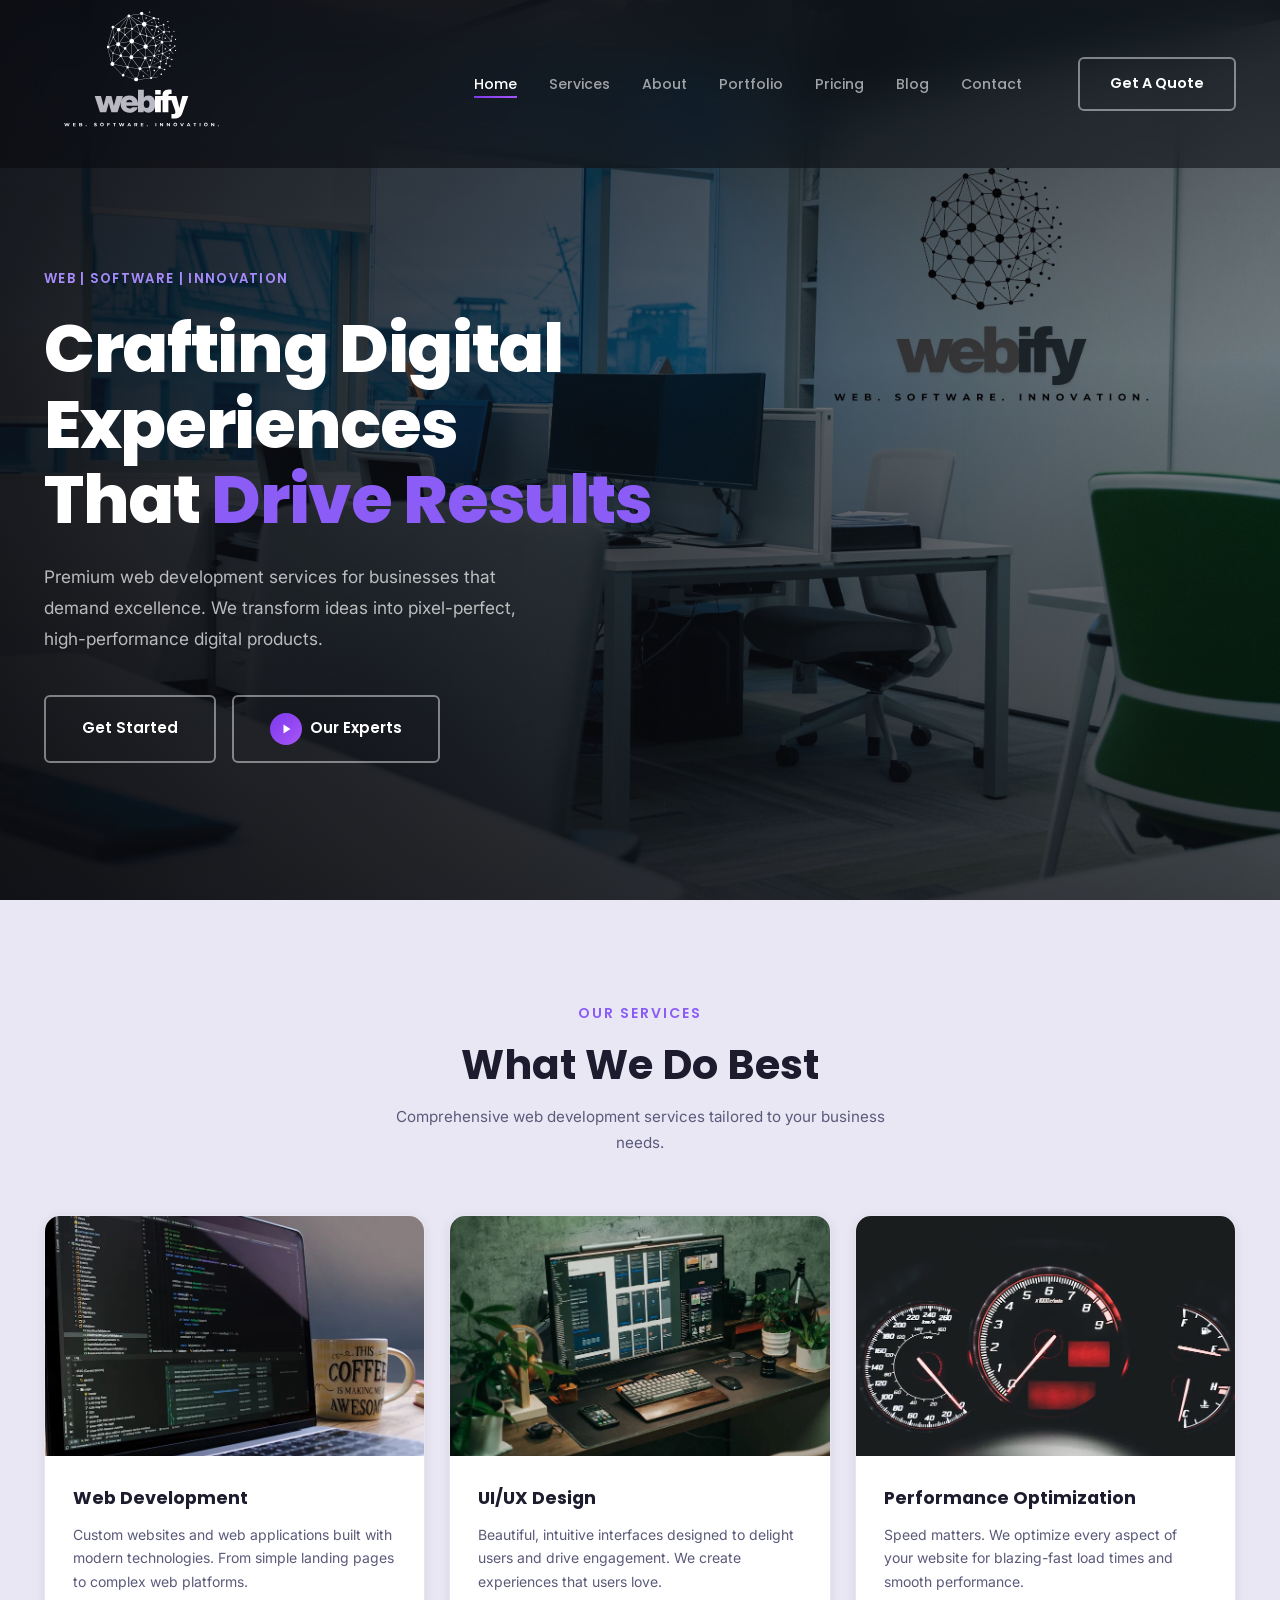
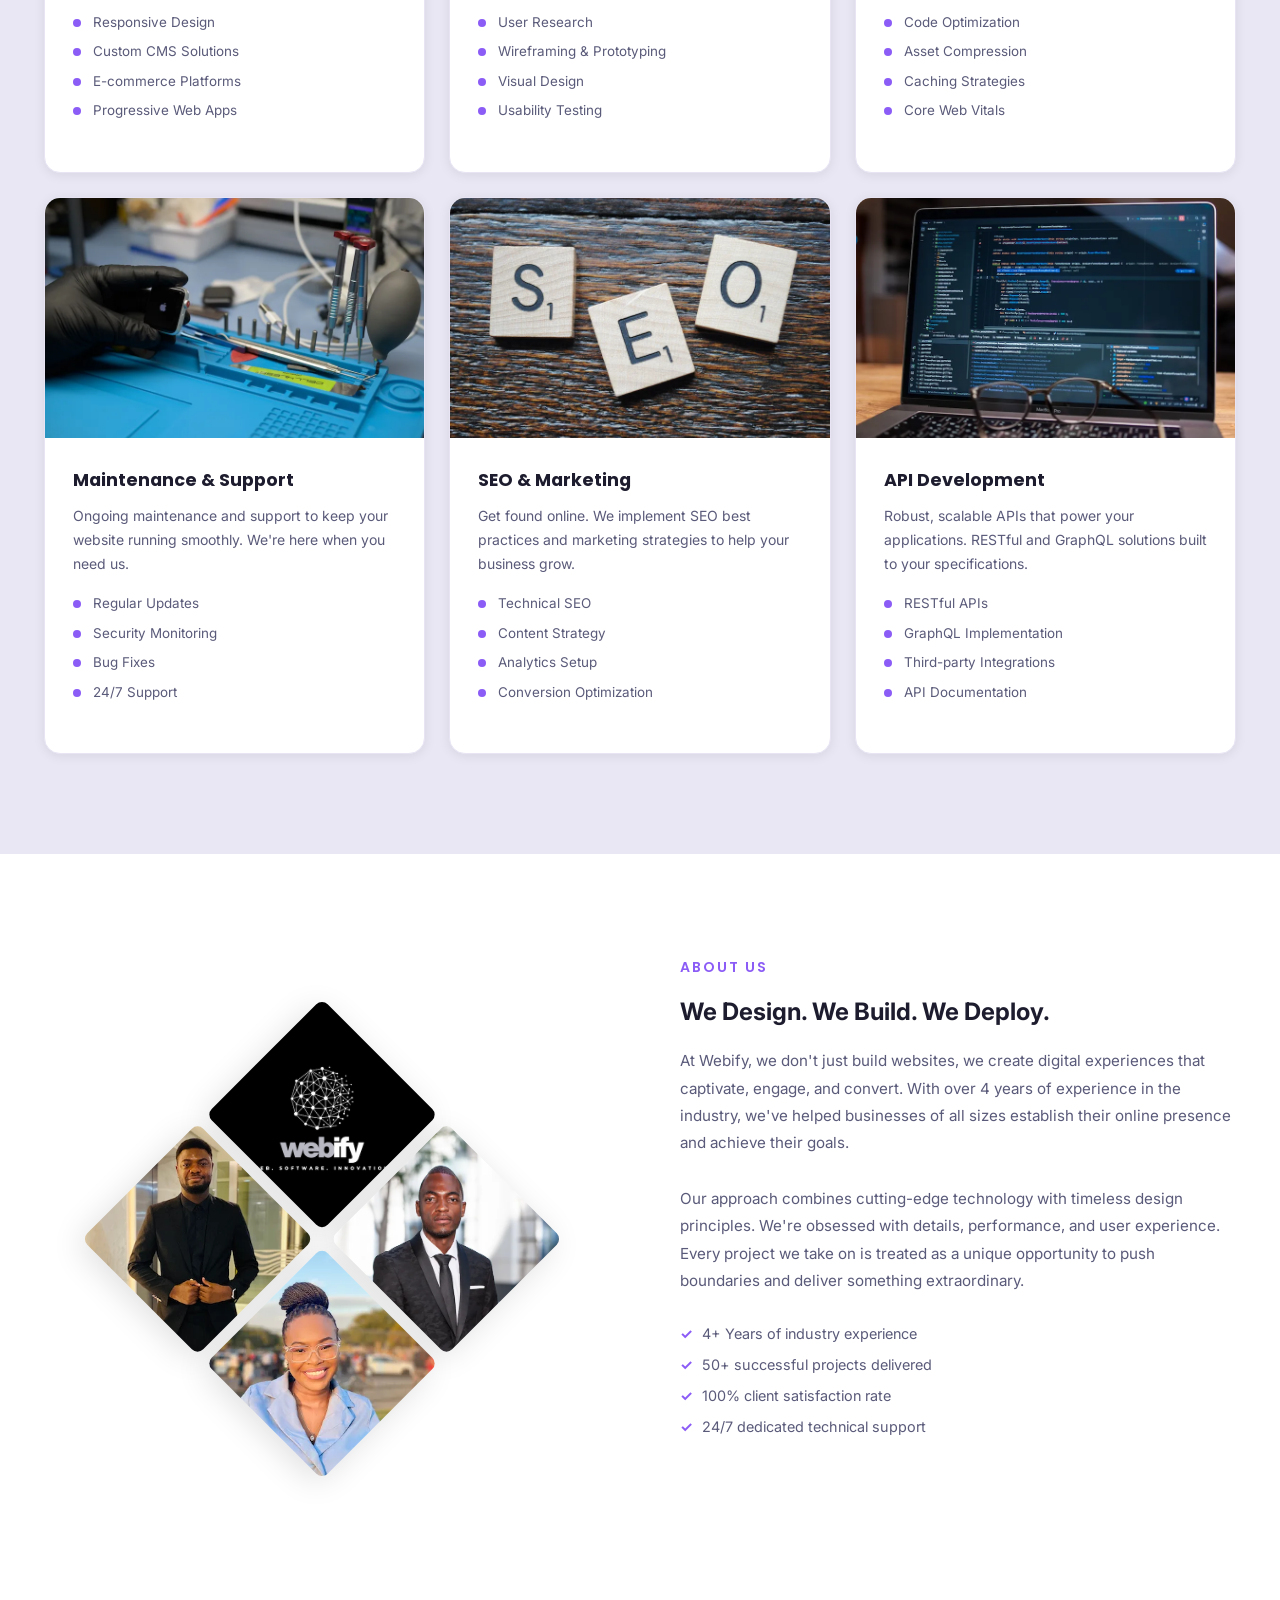
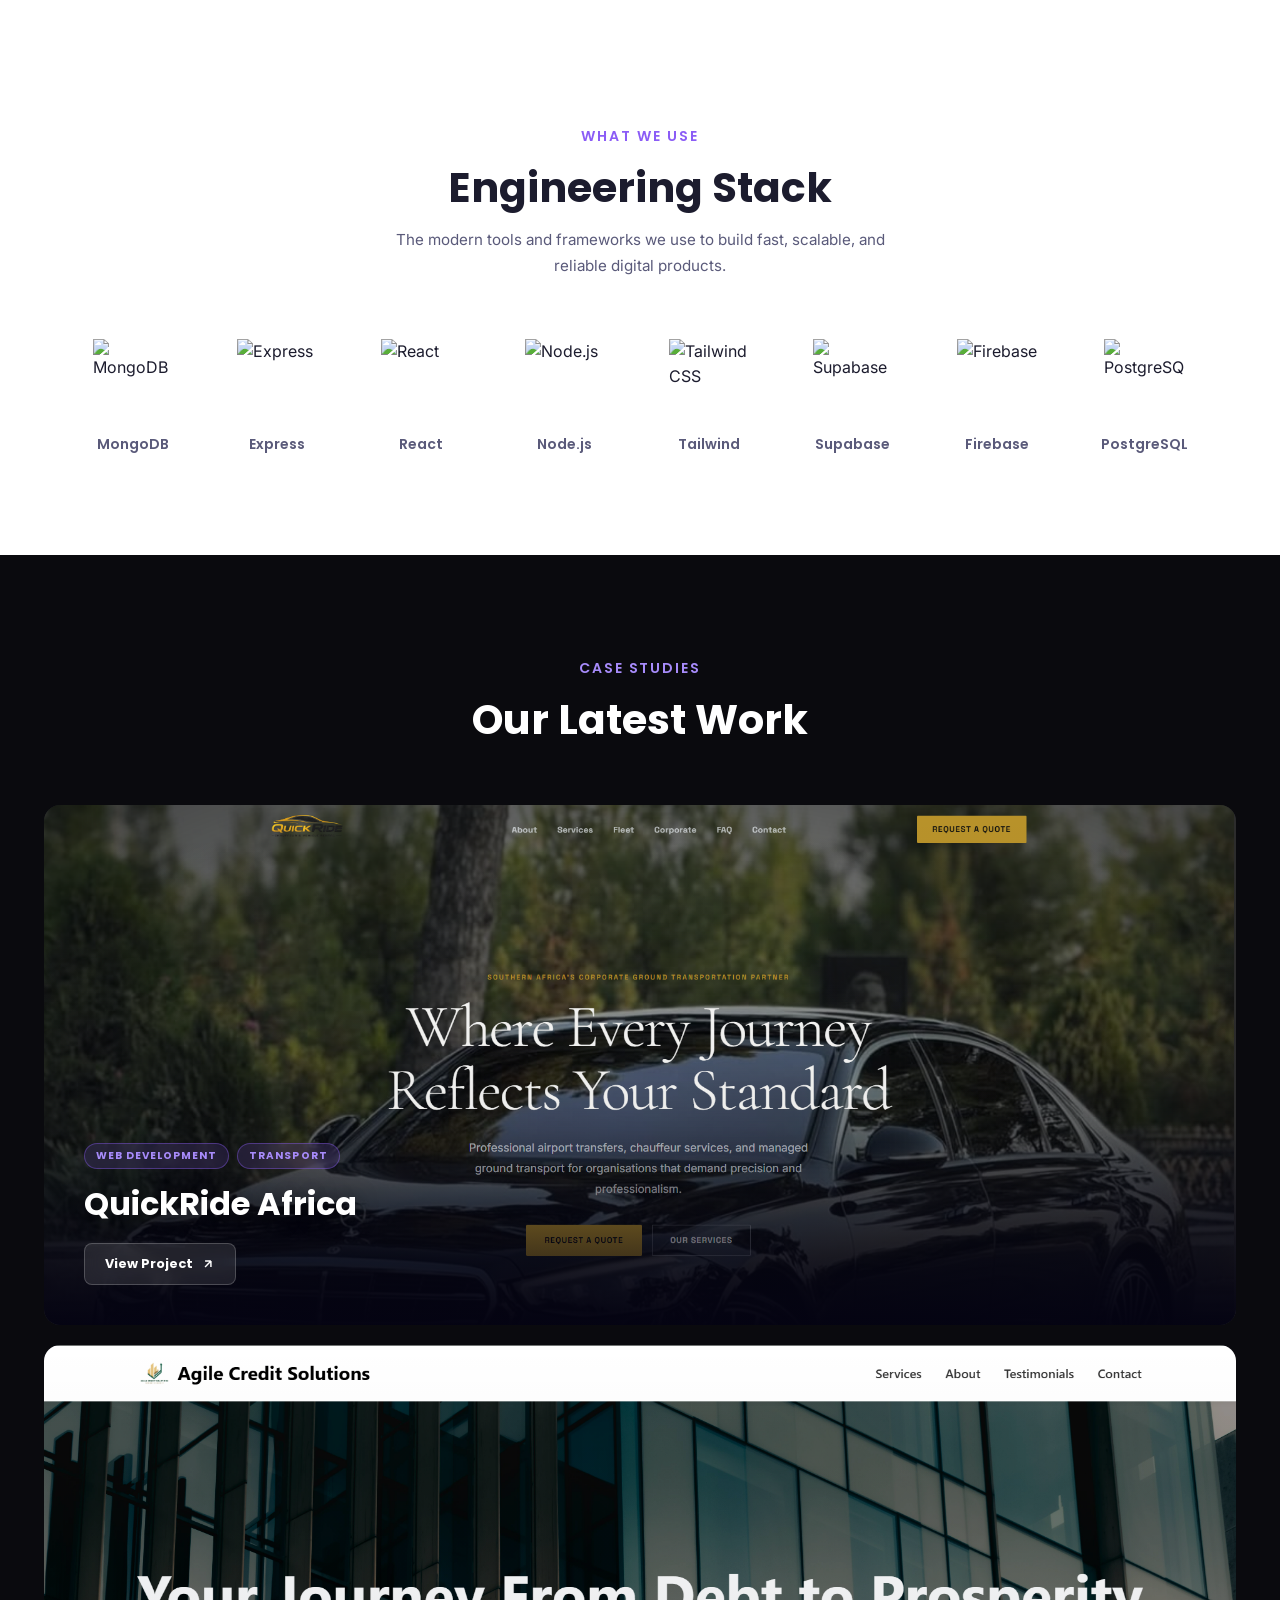
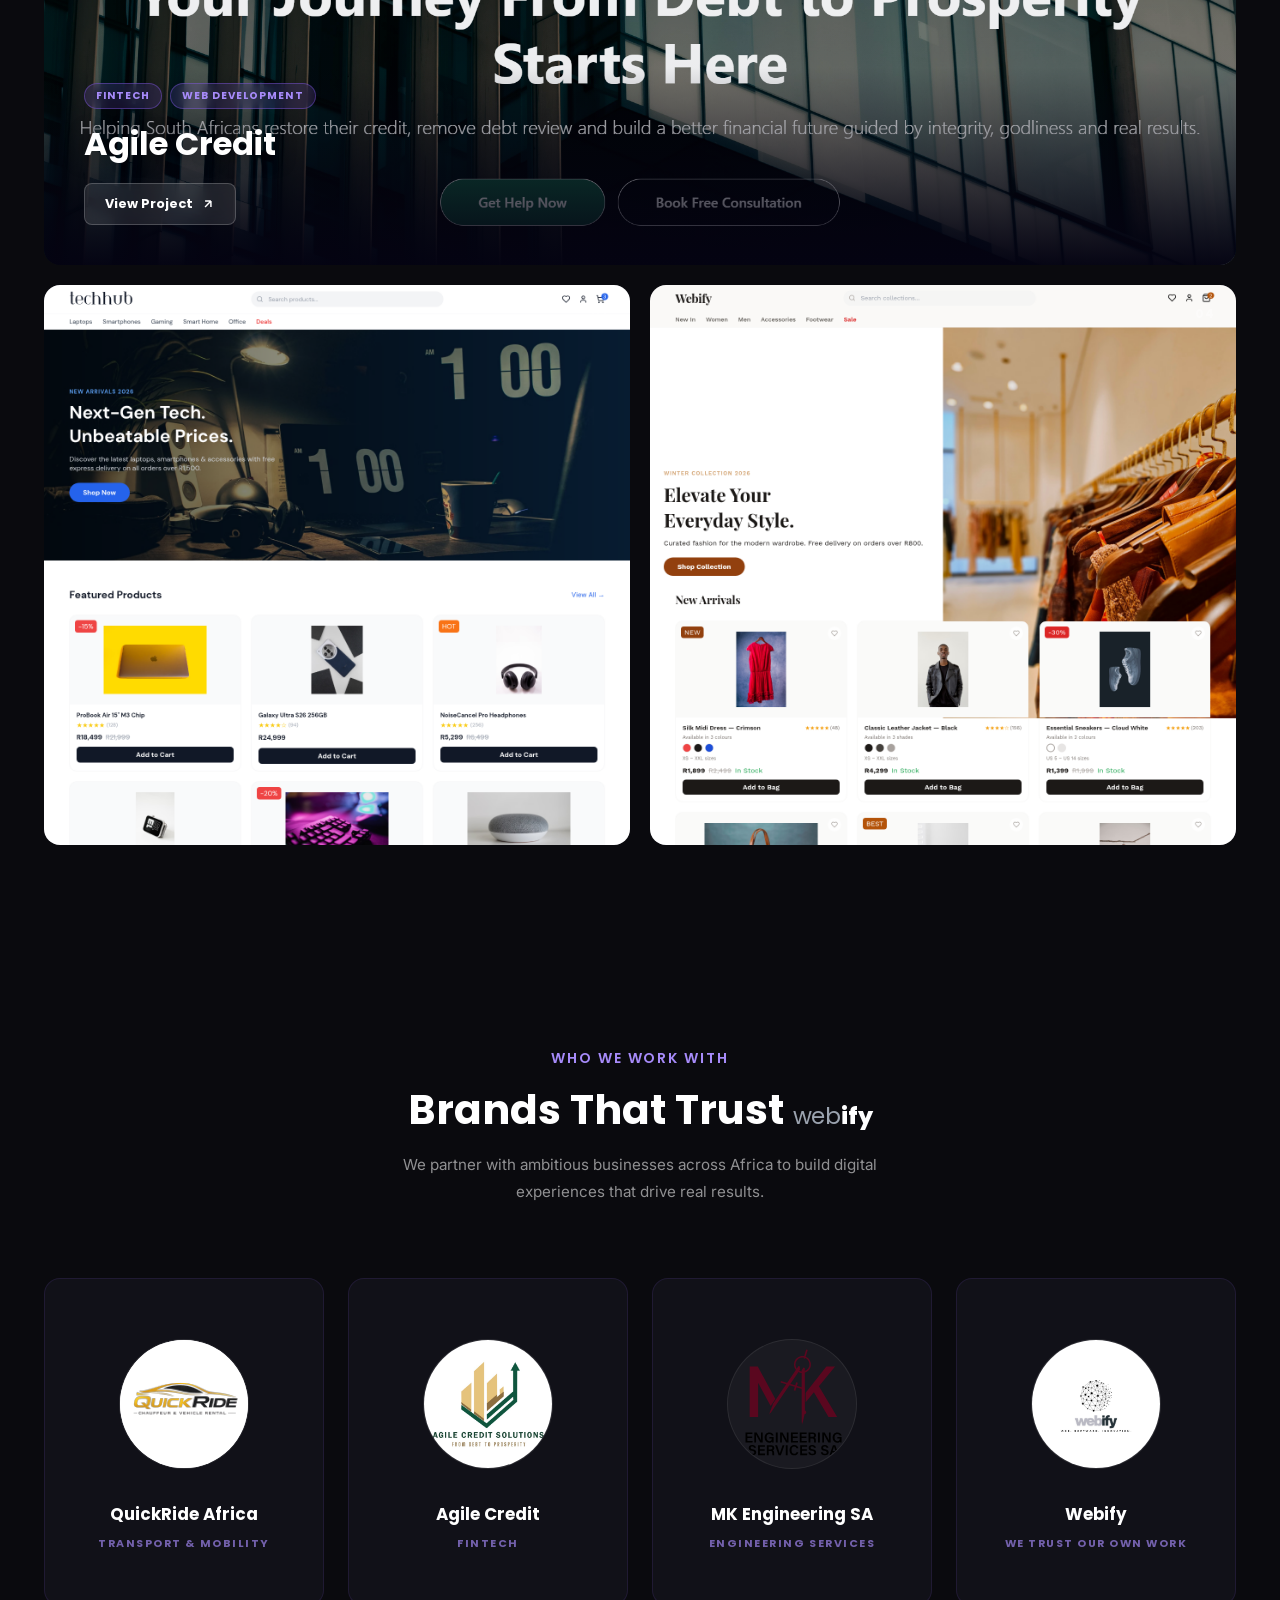
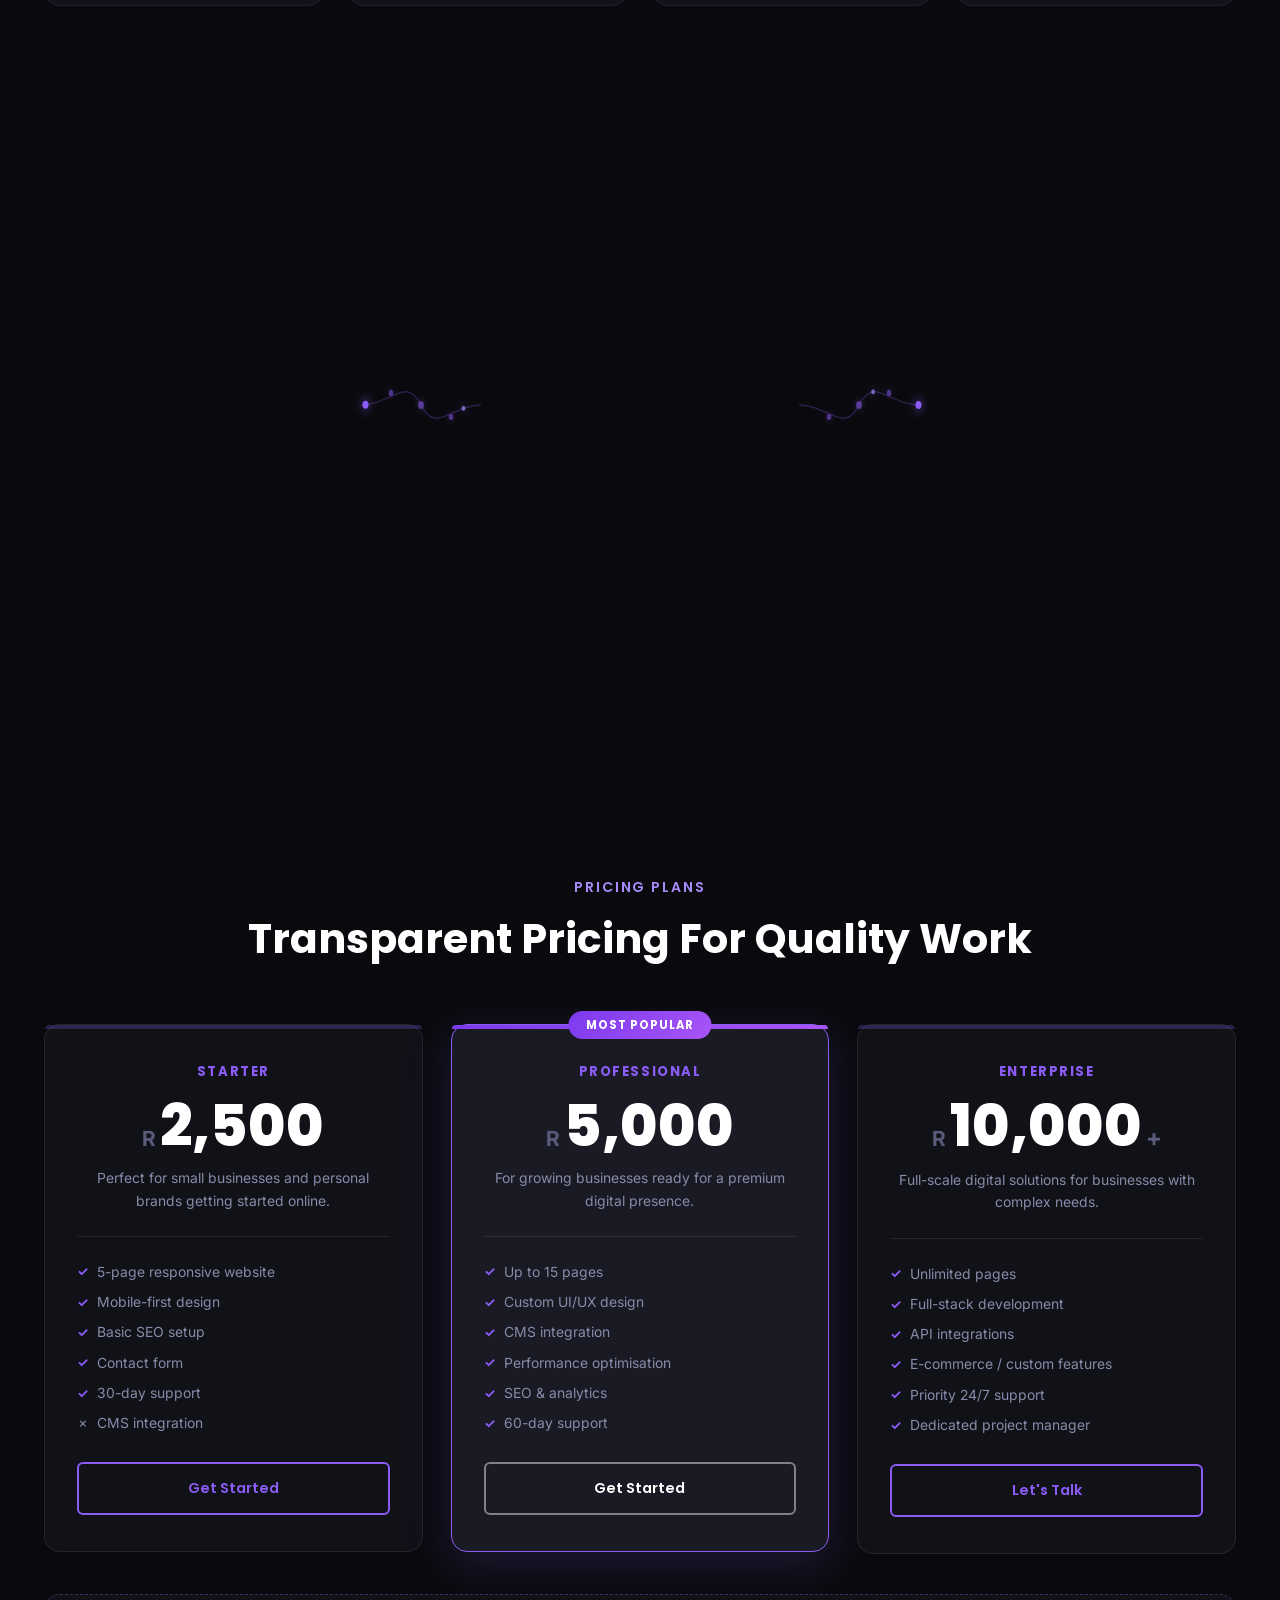
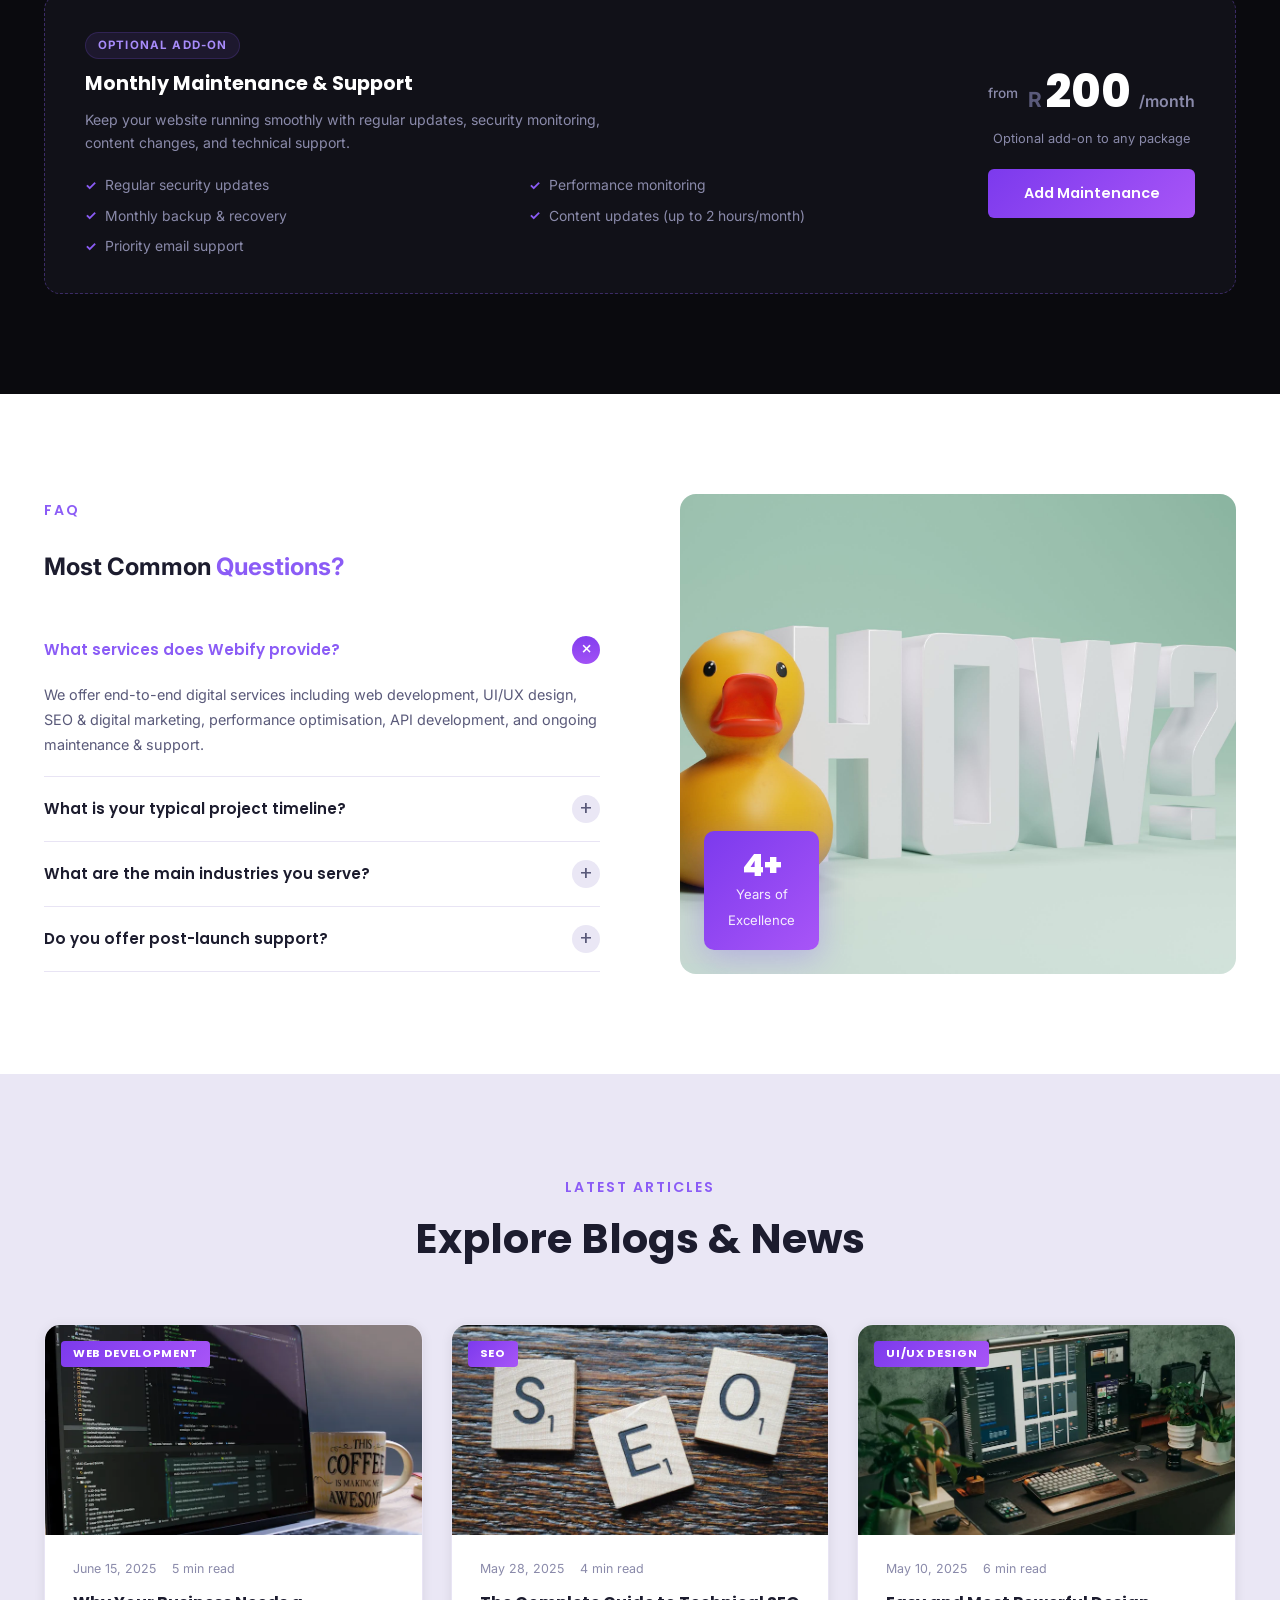
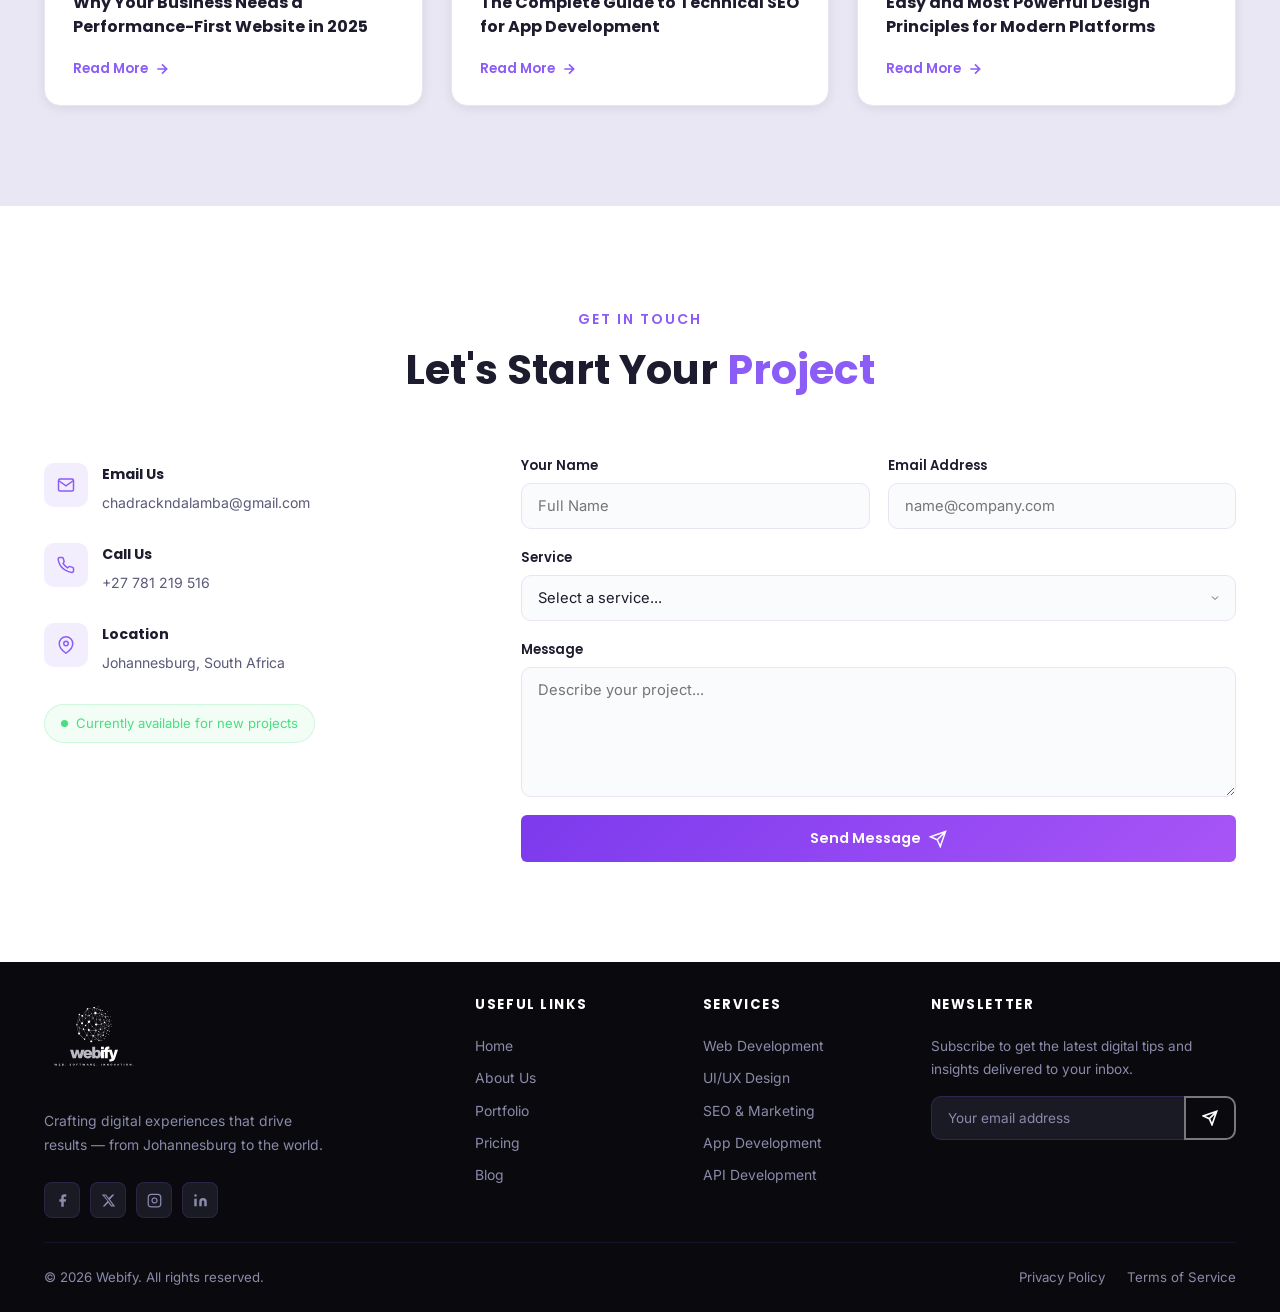
==== index.html @ ab3b9c18 "Add sitemap.xml, robots.txt, and canonical URL for SEO Co-Authored-By: Claude Sonnet 5 <noreply@anth" ====
<!DOCTYPE html>
<html lang="en">
<head>
    <meta charset="UTF-8">
    <meta name="viewport" content="width=device-width, initial-scale=1.0">
    <meta name="description" content="Webify — Premium web &amp; software development studio in Johannesburg. We craft digital experiences that drive results.">
    <title>Webify</title>
    <link rel="canonical" href="https://www.webify.joburg/">
    <link rel="icon" type="image/svg+xml" href="img/Webify/svg transparent/2.svg">
    <link rel="icon" type="image/png" sizes="64x64" href="img/Webify/png/2.png">
    <link rel="apple-touch-icon" href="img/Webify/png/2.png">
    <link rel="preconnect" href="https://fonts.googleapis.com">
    <link rel="preconnect" href="https://fonts.gstatic.com" crossorigin>
    <link href="https://fonts.googleapis.com/css2?family=Poppins:wght@400;500;600;700;800&family=Inter:wght@400;500;600&display=swap" rel="stylesheet">
    <link rel="stylesheet" href="css/main.css">
    <link rel="stylesheet" href="css/portfolio.css">
    <link rel="stylesheet" href="css/animations.css">
    <script defer src="/_vercel/insights/script.js"></script>
</head>
<body>

<!-- ===================== PROMO BANNER ===================== -->
<!-- To activate: set PROMO_ACTIVE = true in js/main.js and update the message below -->
<div class="promo-banner" id="promoBanner" aria-live="polite" hidden>
    <p class="promo-text">
        🎉 <strong>Limited Offer:</strong> Get 20% off your first website project — <a href="#contact" class="promo-link">Claim it now</a>
    </p>
    <button class="promo-close" id="promoClose" aria-label="Close promotion banner">✕</button>
</div>

<!-- ===================== NAVBAR ===================== -->
<header class="header" id="header">
    <nav class="navbar container">
        <a href="#home" class="logo">
            <img src="img/Webify/svg/nav.svg" alt="Webify" class="logo-img">
        </a>
        <button class="nav-toggle" id="navToggle" aria-label="Toggle menu">
            <span></span><span></span><span></span>
        </button>
        <ul class="nav-menu" id="navMenu">
            <li><a href="#home"       class="nav-link">Home</a></li>
            <li><a href="#services"   class="nav-link">Services</a></li>
            <li><a href="#about"      class="nav-link">About</a></li>
            <li><a href="#portfolio"  class="nav-link">Portfolio</a></li>
            <li><a href="#pricing"    class="nav-link">Pricing</a></li>
            <li><a href="#blog"       class="nav-link">Blog</a></li>
            <li><a href="#contact"    class="nav-link">Contact</a></li>
        </ul>
        <a href="#contact" class="btn btn-orange nav-quote">Get A Quote</a>
    </nav>
</header>

<!-- ===================== HERO ===================== -->
<section class="hero" id="home">
    <!-- Full-bleed background image -->
    <div class="hero-bg" aria-hidden="true">
        <img src="img/hero/5.webp" alt="">
    </div>

    <div class="hero-content container">
        <div class="hero-text">
            <span class="hero-badge reveal-up">
                Web | Software | Innovation
            </span>
            <h1 class="reveal-up">Crafting Digital Experiences<br>That <span class="text-orange">Drive Results</span></h1>
            <p class="reveal-up">Premium web development services for businesses that demand excellence. We transform ideas into pixel-perfect, high-performance digital products.</p>
            <div class="hero-btns reveal-up">
                <a href="#contact" class="btn btn-orange btn-lg">Get Started</a>
                <a href="#about" class="btn btn-outline-white btn-lg">
                    <span class="play-btn"><svg viewBox="0 0 24 24" fill="currentColor"><polygon points="5,3 19,12 5,21"/></svg></span>
                    Our Experts
                </a>
            </div>
        </div>
    </div>
</section>

<!-- ===================== SERVICES ===================== -->
<section class="section-light" id="services">
    <div class="container">
        <div class="section-head center reveal-up">
            <span class="section-tag">Our Services</span>
            <h2>What We Do Best</h2>
            <p class="section-desc">Comprehensive web development services tailored to your business needs.</p>
        </div>
        <div class="services-grid">

            <div class="service-card reveal-up">
                <div class="service-thumb">
                    <img src="img/services/web.webp" alt="Web Development" loading="lazy" decoding="async">
                </div>
                <div class="service-card-body">
                    <h3>Web Development</h3>
                    <p>Custom websites and web applications built with modern technologies. From simple landing pages to complex web platforms.</p>
                    <ul class="srv-list">
                        <li>Responsive Design</li>
                        <li>Custom CMS Solutions</li>
                        <li>E-commerce Platforms</li>
                        <li>Progressive Web Apps</li>
                    </ul>
                </div>
            </div>

            <div class="service-card reveal-up" style="--delay:.08s">
                <div class="service-thumb">
                    <img src="img/services/ui.webp" alt="UI/UX Design" loading="lazy" decoding="async">
                </div>
                <div class="service-card-body">
                    <h3>UI/UX Design</h3>
                    <p>Beautiful, intuitive interfaces designed to delight users and drive engagement. We create experiences that users love.</p>
                    <ul class="srv-list">
                        <li>User Research</li>
                        <li>Wireframing &amp; Prototyping</li>
                        <li>Visual Design</li>
                        <li>Usability Testing</li>
                    </ul>
                </div>
            </div>

            <div class="service-card reveal-up" style="--delay:.16s">
                <div class="service-thumb">
                    <img src="img/services/perfomance.webp" alt="Performance Optimization" loading="lazy" decoding="async">
                </div>
                <div class="service-card-body">
                    <h3>Performance Optimization</h3>
                    <p>Speed matters. We optimize every aspect of your website for blazing-fast load times and smooth performance.</p>
                    <ul class="srv-list">
                        <li>Code Optimization</li>
                        <li>Asset Compression</li>
                        <li>Caching Strategies</li>
                        <li>Core Web Vitals</li>
                    </ul>
                </div>
            </div>

            <div class="service-card reveal-up" style="--delay:.08s">
                <div class="service-thumb">
                    <img src="img/services/maintenance.webp" alt="Maintenance & Support" loading="lazy" decoding="async">
                </div>
                <div class="service-card-body">
                    <h3>Maintenance &amp; Support</h3>
                    <p>Ongoing maintenance and support to keep your website running smoothly. We're here when you need us.</p>
                    <ul class="srv-list">
                        <li>Regular Updates</li>
                        <li>Security Monitoring</li>
                        <li>Bug Fixes</li>
                        <li>24/7 Support</li>
                    </ul>
                </div>
            </div>

            <div class="service-card reveal-up" style="--delay:.16s">
                <div class="service-thumb">
                    <img src="img/services/seo.webp" alt="SEO & Marketing" loading="lazy" decoding="async">
                </div>
                <div class="service-card-body">
                    <h3>SEO &amp; Marketing</h3>
                    <p>Get found online. We implement SEO best practices and marketing strategies to help your business grow.</p>
                    <ul class="srv-list">
                        <li>Technical SEO</li>
                        <li>Content Strategy</li>
                        <li>Analytics Setup</li>
                        <li>Conversion Optimization</li>
                    </ul>
                </div>
            </div>

            <div class="service-card reveal-up" style="--delay:.24s">
                <div class="service-thumb">
                    <img src="img/services/api.webp" alt="API Development" loading="lazy" decoding="async">
                </div>
                <div class="service-card-body">
                    <h3>API Development</h3>
                    <p>Robust, scalable APIs that power your applications. RESTful and GraphQL solutions built to your specifications.</p>
                    <ul class="srv-list">
                        <li>RESTful APIs</li>
                        <li>GraphQL Implementation</li>
                        <li>Third-party Integrations</li>
                        <li>API Documentation</li>
                    </ul>
                </div>
            </div>

        </div>
    </div>
</section>

<!-- ===================== ABOUT ===================== -->
<section class="section-white about-section" id="about">
    <div class="container">
        <div class="about-grid">
            <!-- Diamond image collage -->
            <div class="diamond-wrap reveal-left">
                <div class="diamond-grid">
                    <div class="diamond-cell"><img src="img/about/2.webp" alt="Webify team" loading="lazy" decoding="async"></div>
                    <div class="diamond-cell"><img src="img/about/IMG_5841.webp" alt="Webify team" loading="lazy" decoding="async"></div>
                    <div class="diamond-cell"><img src="img/about/IMG_1170(1).webp" alt="Webify team" loading="lazy" decoding="async"></div>
                    <div class="diamond-cell"><img src="img/about/IMG_4796.webp" alt="Webify team" loading="lazy" decoding="async"></div>
                </div>
            </div>
            <!-- Content -->
            <div class="about-content reveal-right">
                <span class="section-tag">About Us</span>
                <h2>We Design. We Build. We Deploy.</h2>
                <p>At Webify, we don't just build websites, we create digital experiences that captivate, engage, and convert. With over 4 years of experience in the industry, we've helped businesses of all sizes establish their online presence and achieve their goals.</p>
                <p>Our approach combines cutting-edge technology with timeless design principles. We're obsessed with details, performance, and user experience. Every project we take on is treated as a unique opportunity to push boundaries and deliver something extraordinary.</p>
                <ul class="about-list">
                    <li>4+ Years of industry experience</li>
                    <li>50+ successful projects delivered</li>
                    <li>100% client satisfaction rate</li>
                    <li>24/7 dedicated technical support</li>
                </ul>
                <a href="#contact" class="btn btn-orange">Know More</a>
            </div>
        </div>
    </div>
</section>

<!-- ===================== TECH STACK ===================== -->
<section class="section-white" id="tech-stack">
    <div class="container">
        <div class="section-head center reveal-up">
            <span class="section-tag">What We Use</span>
            <h2>Engineering Stack</h2>
            <p class="section-desc">The modern tools and frameworks we use to build fast, scalable, and reliable digital products.</p>
        </div>
        <div class="stack-logos reveal-up">
            <div class="stack-logo-item">
                <img src="https://skillicons.dev/icons?i=mongodb" alt="MongoDB" loading="lazy">
                <span>MongoDB</span>
            </div>
            <div class="stack-logo-item">
                <img src="https://skillicons.dev/icons?i=express" alt="Express" loading="lazy">
                <span>Express</span>
            </div>
            <div class="stack-logo-item">
                <img src="https://skillicons.dev/icons?i=react" alt="React" loading="lazy">
                <span>React</span>
            </div>
            <div class="stack-logo-item">
                <img src="https://skillicons.dev/icons?i=nodejs" alt="Node.js" loading="lazy">
                <span>Node.js</span>
            </div>
            <div class="stack-logo-item">
                <img src="https://skillicons.dev/icons?i=tailwind" alt="Tailwind CSS" loading="lazy">
                <span>Tailwind</span>
            </div>
            <div class="stack-logo-item">
                <img src="https://skillicons.dev/icons?i=supabase" alt="Supabase" loading="lazy">
                <span>Supabase</span>
            </div>
            <div class="stack-logo-item">
                <img src="https://skillicons.dev/icons?i=firebase" alt="Firebase" loading="lazy">
                <span>Firebase</span>
            </div>
            <div class="stack-logo-item">
                <img src="https://skillicons.dev/icons?i=postgres" alt="PostgreSQL" loading="lazy">
                <span>PostgreSQL</span>
            </div>
        </div>
    </div>
</section>



<!-- ===================== PORTFOLIO ===================== -->
<section class="section-dark" id="portfolio">
    <div class="container">
        <div class="section-head center reveal-up">
            <span class="section-tag">Case Studies</span>
            <h2 class="text-white">Our Latest Work</h2>
        </div>
        <div class="portfolio-grid">
            <div class="portfolio-card portfolio-featured reveal-up">
                <img src="img/portfolio/quickride.png" alt="QuickRide Africa">
                <div class="portfolio-overlay">
                    <div class="port-tags">
                        <span class="port-tag">Web Development</span>
                        <span class="port-tag">Transport</span>
                    </div>
                    <h3>QuickRide Africa</h3>
                    <a href="https://www.quickride.africa/" target="_blank" rel="noopener noreferrer" class="port-link">
                        View Project
                        <svg width="14" height="14" viewBox="0 0 24 24" fill="none" stroke="currentColor" stroke-width="2.5"><path d="M7 17L17 7M17 7H7M17 7v10"/></svg>
                    </a>
                </div>
            </div>
            <div class="portfolio-card portfolio-featured reveal-up">
                <img src="img/portfolio/agile-credit.png" alt="Agile Credit">
                <div class="portfolio-overlay">
                    <div class="port-tags">
                        <span class="port-tag">FinTech</span>
                        <span class="port-tag">Web Development</span>
                    </div>
                    <h3>Agile Credit</h3>
                    <a href="https://agile-credit-website-vercel.vercel.app/" target="_blank" rel="noopener noreferrer" class="port-link">
                        View Project
                        <svg width="14" height="14" viewBox="0 0 24 24" fill="none" stroke="currentColor" stroke-width="2.5"><path d="M7 17L17 7M17 7H7M17 7v10"/></svg>
                    </a>
                </div>
            </div>
            <div class="portfolio-card reveal-up" data-index="03">
                <img src="img/portfolio/techhub.png" alt="TechHub Electronics">
                <div class="portfolio-overlay">
                    <div class="port-tags">
                        <span class="port-tag">UI Design</span>
                        <span class="port-tag">E-commerce</span>
                    </div>
                    <h3>TechHub Electronics</h3>
                    <a href="https://canva.link/us4pjoz1wduxvx4" target="_blank" rel="noopener noreferrer" class="port-link">
                        View Project
                        <svg width="14" height="14" viewBox="0 0 24 24" fill="none" stroke="currentColor" stroke-width="2.5"><path d="M7 17L17 7M17 7H7M17 7v10"/></svg>
                    </a>
                </div>
            </div>
            <div class="portfolio-card reveal-up" style="--delay:.15s" data-index="04">
                <img src="img/portfolio/webify-fashion.png" alt="Webify Fashion">
                <div class="portfolio-overlay">
                    <div class="port-tags">
                        <span class="port-tag">UI Design</span>
                        <span class="port-tag">Fashion</span>
                    </div>
                    <h3>Webify Fashion</h3>
                    <a href="https://canva.link/2sh7eghgorubu1s" target="_blank" rel="noopener noreferrer" class="port-link">
                        View Project
                        <svg width="14" height="14" viewBox="0 0 24 24" fill="none" stroke="currentColor" stroke-width="2.5"><path d="M7 17L17 7M17 7H7M17 7v10"/></svg>
                    </a>
                </div>
            </div>
        </div>
    </div>
</section>

<!-- ===================== TESTIMONIALS ===================== -->
<section class="section-dark" id="testimonials">
    <div class="container">
        <div class="section-head center reveal-up">
            <span class="section-tag">Who We Work With</span>
            <h2 class="text-white">Brands That Trust <span class="logo-text"><span class="logo-web">web</span><span class="logo-ify">ify</span></span></h2>
            <p class="clients-intro">We partner with ambitious businesses across Africa to build digital experiences that drive real results.</p>
        </div>
        <div class="clients-showcase">
            <div class="client-showcase-item client-logo reveal-up" data-logo="img/clients/quick.svg" data-alt="QuickRide Africa">
                <div class="client-showcase-logo">
                    <img src="img/clients/quick.svg" alt="QuickRide Africa" loading="lazy">
                </div>
                <span class="client-showcase-name">QuickRide Africa</span>
                <span class="client-showcase-type">Transport &amp; Mobility</span>
            </div>
            <div class="client-showcase-item client-logo reveal-up" style="--delay:.1s" data-logo="img/clients/agile.jpeg" data-alt="Agile Credit">
                <div class="client-showcase-logo">
                    <img src="img/clients/agile.jpeg" alt="Agile Credit" loading="lazy">
                </div>
                <span class="client-showcase-name">Agile Credit</span>
                <span class="client-showcase-type">FinTech</span>
            </div>
            <div class="client-showcase-item client-logo reveal-up" style="--delay:.2s" data-logo="img/clients/MK logo.svg" data-alt="MK Engineering SA">
                <div class="client-showcase-logo">
                    <img src="img/clients/MK logo.svg" alt="MK Engineering SA" loading="lazy">
                </div>
                <span class="client-showcase-name">MK Engineering SA</span>
                <span class="client-showcase-type">Engineering Services</span>
            </div>
            <div class="client-showcase-item client-logo reveal-up" style="--delay:.3s" data-logo="img/Webify/png/1.png" data-alt="Webify">
                <div class="client-showcase-logo">
                    <img src="img/Webify/png/1.png" alt="Webify" loading="lazy">
                </div>
                <span class="client-showcase-name">Webify</span>
                <span class="client-showcase-type">We Trust Our Own Work</span>
            </div>
        </div>
        <!-- TODO: add real Google reviews below the client cards -->
    </div>
</section>

<!-- ===================== PROCESS ===================== -->
<section class="section-dark process-section">
    <div class="container">
        <div class="section-head center reveal-up">
            <span class="section-tag">Work Process</span>
            <h2>Works in 3 Easy Steps</h2>
        </div>
        <div class="process-steps">
            <div class="process-step reveal-up">
                <div class="step-circle">
                    <span class="step-num">01</span>
                </div>
                <h3>Plan &amp; Research</h3>
                <p>We dive deep into your goals, target audience, and competitive landscape to build a strategic foundation that drives results.</p>
            </div>

            <!-- Node connector 1→2 -->
            <svg class="node-connector" aria-hidden="true" viewBox="0 0 160 100" preserveAspectRatio="none">
                <path class="nc-track" d="M0,50 C40,50 60,20 80,50 C100,80 120,50 160,50"/>
                <circle class="nc-node" cx="40" cy="38" r="3"/>
                <circle class="nc-node" cx="80" cy="50" r="4"/>
                <circle class="nc-node" cx="120" cy="62" r="3"/>
                <circle class="nc-dot nc-dot-1" r="4">
                    <animateMotion dur="2.4s" repeatCount="indefinite" calcMode="spline" keyTimes="0;1" keySplines="0.4 0 0.6 1">
                        <mpath href="#nc-path-1"/>
                    </animateMotion>
                </circle>
                <circle class="nc-dot nc-dot-2" r="2.5">
                    <animateMotion dur="2.4s" begin="0.9s" repeatCount="indefinite" calcMode="spline" keyTimes="0;1" keySplines="0.4 0 0.6 1">
                        <mpath href="#nc-path-1"/>
                    </animateMotion>
                </circle>
                <defs>
                    <path id="nc-path-1" d="M0,50 C40,50 60,20 80,50 C100,80 120,50 160,50"/>
                </defs>
            </svg>

            <div class="process-step reveal-up" style="--delay:.15s">
                <div class="step-circle">
                    <span class="step-num">02</span>
                </div>
                <h3>Design &amp; Prototype</h3>
                <p>From wireframes to pixel-perfect mockups, we design interfaces that are both beautiful and rigorously functional.</p>
            </div>

            <!-- Node connector 2→3 -->
            <svg class="node-connector" aria-hidden="true" viewBox="0 0 160 100" preserveAspectRatio="none">
                <path class="nc-track" d="M0,50 C40,50 60,80 80,50 C100,20 120,50 160,50"/>
                <circle class="nc-node" cx="40" cy="62" r="3"/>
                <circle class="nc-node" cx="80" cy="50" r="4"/>
                <circle class="nc-node" cx="120" cy="38" r="3"/>
                <circle class="nc-dot nc-dot-1" r="4">
                    <animateMotion dur="2.4s" begin="0.4s" repeatCount="indefinite" calcMode="spline" keyTimes="0;1" keySplines="0.4 0 0.6 1">
                        <mpath href="#nc-path-2"/>
                    </animateMotion>
                </circle>
                <circle class="nc-dot nc-dot-2" r="2.5">
                    <animateMotion dur="2.4s" begin="1.3s" repeatCount="indefinite" calcMode="spline" keyTimes="0;1" keySplines="0.4 0 0.6 1">
                        <mpath href="#nc-path-2"/>
                    </animateMotion>
                </circle>
                <defs>
                    <path id="nc-path-2" d="M0,50 C40,50 60,80 80,50 C100,20 120,50 160,50"/>
                </defs>
            </svg>

            <div class="process-step reveal-up" style="--delay:.3s">
                <div class="step-circle">
                    <span class="step-num">03</span>
                </div>
                <h3>Launch &amp; Support</h3>
                <p>We deploy, monitor, and optimise post-launch — ensuring your digital presence keeps performing and growing.</p>
            </div>
        </div>
        <p class="process-note reveal-up">We've been Delivering the Most Customer Experience Since 2023.</p>
    </div>
</section>

<!-- ===================== PRICING ===================== -->
<section class="section-dark" id="pricing">
    <div class="container">
        <div class="section-head center reveal-up">
            <span class="section-tag">Pricing Plans</span>
            <h2>Transparent Pricing For Quality Work</h2>
        </div>
        <div class="pricing-grid">
            <div class="pricing-card reveal-up">
                <h3 class="plan-name">Starter</h3>
                <div class="plan-price"><span class="plan-curr">R</span><span class="plan-amt">2,500</span></div>
                <p class="plan-desc">Perfect for small businesses and personal brands getting started online.</p>
                <ul class="plan-features">
                    <li><span class="pf-check">✓</span> 5-page responsive website</li>
                    <li><span class="pf-check">✓</span> Mobile-first design</li>
                    <li><span class="pf-check">✓</span> Basic SEO setup</li>
                    <li><span class="pf-check">✓</span> Contact form</li>
                    <li><span class="pf-check">✓</span> 30-day support</li>
                    <li><span class="pf-x">✗</span> CMS integration</li>
                </ul>
                <a href="#contact" class="btn btn-outline-orange btn-full">Get Started</a>
            </div>
            <div class="pricing-card pricing-popular reveal-up" style="--delay:.1s">
                <div class="popular-badge">Most Popular</div>
                <h3 class="plan-name">Professional</h3>
                <div class="plan-price"><span class="plan-curr">R</span><span class="plan-amt">5,000</span></div>
                <p class="plan-desc">For growing businesses ready for a premium digital presence.</p>
                <ul class="plan-features">
                    <li><span class="pf-check">✓</span> Up to 15 pages</li>
                    <li><span class="pf-check">✓</span> Custom UI/UX design</li>
                    <li><span class="pf-check">✓</span> CMS integration</li>
                    <li><span class="pf-check">✓</span> Performance optimisation</li>
                    <li><span class="pf-check">✓</span> SEO &amp; analytics</li>
                    <li><span class="pf-check">✓</span> 60-day support</li>
                </ul>
                <a href="#contact" class="btn btn-orange btn-full">Get Started</a>
            </div>
            <div class="pricing-card reveal-up" style="--delay:.2s">
                <h3 class="plan-name">Enterprise</h3>
                <div class="plan-price"><span class="plan-curr">R</span><span class="plan-amt">10,000</span><span class="plan-plus">+</span></div>
                <p class="plan-desc">Full-scale digital solutions for businesses with complex needs.</p>
                <ul class="plan-features">
                    <li><span class="pf-check">✓</span> Unlimited pages</li>
                    <li><span class="pf-check">✓</span> Full-stack development</li>
                    <li><span class="pf-check">✓</span> API integrations</li>
                    <li><span class="pf-check">✓</span> E-commerce / custom features</li>
                    <li><span class="pf-check">✓</span> Priority 24/7 support</li>
                    <li><span class="pf-check">✓</span> Dedicated project manager</li>
                </ul>
                <a href="#contact" class="btn btn-outline-orange btn-full">Let's Talk</a>
            </div>
        </div>

        <!-- Maintenance add-on -->
        <div class="maintenance-card reveal-up">
            <div class="maintenance-info">
                <span class="optional-badge">Optional Add-on</span>
                <h3 class="maintenance-title">Monthly Maintenance &amp; Support</h3>
                <p class="maintenance-desc">Keep your website running smoothly with regular updates, security monitoring, content changes, and technical support.</p>
                <ul class="maintenance-features">
                    <li><span class="pf-check">✓</span> Regular security updates</li>
                    <li><span class="pf-check">✓</span> Performance monitoring</li>
                    <li><span class="pf-check">✓</span> Monthly backup &amp; recovery</li>
                    <li><span class="pf-check">✓</span> Content updates (up to 2 hours/month)</li>
                    <li><span class="pf-check">✓</span> Priority email support</li>
                </ul>
            </div>
            <div class="maintenance-pricing">
                <div class="plan-price"><span class="maintenance-from">from</span><span class="plan-curr">R</span><span class="plan-amt maintenance-amt">200</span><span class="maintenance-period">/month</span></div>
                <p class="maintenance-note">Optional add-on to any package</p>
                <a href="#contact" class="btn btn-iris btn-full">Add Maintenance</a>
            </div>
        </div>
    </div>
</section>

<!-- ===================== FAQ ===================== -->
<section class="section-white faq-section">
    <div class="container">
        <div class="faq-grid">
            <div class="faq-content reveal-left">
                <span class="section-tag">FAQ</span>
                <h2>Most Common <span class="text-orange">Questions?</span></h2>
                <div class="faq-list" id="faqList">
                    <div class="faq-item active">
                        <button class="faq-q">
                            What services does Webify provide?
                            <span class="faq-icon">+</span>
                        </button>
                        <div class="faq-a">
                            <p>We offer end-to-end digital services including web development, UI/UX design, SEO &amp; digital marketing, performance optimisation, API development, and ongoing maintenance &amp; support.</p>
                        </div>
                    </div>
                    <div class="faq-item">
                        <button class="faq-q">
                            What is your typical project timeline?
                            <span class="faq-icon">+</span>
                        </button>
                        <div class="faq-a">
                            <p>We move fast. Most websites go live in 1–2 weeks. Larger custom platforms typically take 3–5 weeks depending on scope — we keep things tight without cutting corners.</p>
                        </div>
                    </div>
                    <div class="faq-item">
                        <button class="faq-q">
                            What are the main industries you serve?
                            <span class="faq-icon">+</span>
                        </button>
                        <div class="faq-a">
                            <p>We serve businesses across fintech, e-commerce, healthcare, hospitality, and professional services. Any industry that needs a strong digital presence is a great fit.</p>
                        </div>
                    </div>
                    <div class="faq-item">
                        <button class="faq-q">
                            Do you offer post-launch support?
                            <span class="faq-icon">+</span>
                        </button>
                        <div class="faq-a">
                            <p>Yes — all our packages include post-launch support. We also offer a dedicated monthly maintenance plan at R200/month covering updates, security monitoring, and priority support.</p>
                        </div>
                    </div>
                </div>
            </div>
            <div class="faq-img reveal-right">
                <img src="img/FAQ/ask.jpg" alt="FAQ" loading="lazy" decoding="async">
                <div class="faq-img-badge">
                    <strong>4+</strong>
                    <span>Years of<br>Excellence</span>
                </div>
            </div>
        </div>
    </div>
</section>

<!-- ===================== BLOG ===================== -->
<section class="section-light" id="blog">
    <div class="container">
        <div class="section-head center reveal-up">
            <span class="section-tag">Latest Articles</span>
            <h2>Explore Blogs &amp; News</h2>
        </div>
        <div class="blog-grid" id="blogGrid"></div>
    </div>
</section>

<!-- ===================== CONTACT ===================== -->
<section class="section-white" id="contact">
    <div class="container">
        <div class="section-head center reveal-up">
            <span class="section-tag">Get In Touch</span>
            <h2>Let's Start Your <span class="text-orange">Project</span></h2>
        </div>
        <div class="contact-grid">
            <div class="contact-info reveal-left">
                <div class="ci-item">
                    <div class="ci-icon"><svg viewBox="0 0 24 24" fill="none" stroke="currentColor" stroke-width="2"><path d="M4 4h16c1.1 0 2 .9 2 2v12c0 1.1-.9 2-2 2H4c-1.1 0-2-.9-2-2V6c0-1.1.9-2 2-2z"/><polyline points="22,6 12,13 2,6"/></svg></div>
                    <div><strong>Email Us</strong><a href="mailto:chadrackndalamba@gmail.com">chadrackndalamba@gmail.com</a></div>
                </div>
                <div class="ci-item">
                    <div class="ci-icon"><svg viewBox="0 0 24 24" fill="none" stroke="currentColor" stroke-width="2"><path d="M22 16.92v3a2 2 0 0 1-2.18 2 19.79 19.79 0 0 1-8.63-3.07A19.5 19.5 0 0 1 4.69 13a19.79 19.79 0 0 1-3.07-8.67A2 2 0 0 1 3.62 2h3a2 2 0 0 1 2 1.72c.127.96.361 1.903.7 2.81a2 2 0 0 1-.45 2.11L8.09 9.91a16 16 0 0 0 6 6l1.27-1.27a2 2 0 0 1 2.11-.45c.907.339 1.85.573 2.81.7A2 2 0 0 1 22 16.92z"/></svg></div>
                    <div><strong>Call Us</strong><a href="tel:+27781219516">+27 781 219 516</a></div>
                </div>
                <div class="ci-item">
                    <div class="ci-icon"><svg viewBox="0 0 24 24" fill="none" stroke="currentColor" stroke-width="2"><path d="M21 10c0 7-9 13-9 13s-9-6-9-13a9 9 0 0 1 18 0z"/><circle cx="12" cy="10" r="3"/></svg></div>
                    <div><strong>Location</strong><span>Johannesburg, South Africa</span></div>
                </div>
                <div class="contact-avail">
                    <span class="avail-dot"></span> Currently available for new projects
                </div>
            </div>
            <form class="contact-form reveal-right" id="contactForm" action="https://formspree.io/f/mnjkldjr" method="POST">
                <div class="form-row">
                    <div class="form-group">
                        <label>Your Name</label>
                        <input type="text" name="name" placeholder="Full Name" required>
                    </div>
                    <div class="form-group">
                        <label>Email Address</label>
                        <input type="email" name="email" placeholder="name@company.com" required>
                    </div>
                </div>
                <div class="form-group">
                    <label>Service</label>
                    <select name="service">
                        <option value="">Select a service...</option>
                        <option>Web Development</option>
                        <option>UI/UX Design</option>
                        <option>SEO &amp; Marketing</option>
                        <option>App Development</option>
                        <option>API Development</option>
                        <option>Maintenance &amp; Support</option>
                    </select>
                </div>
                <div class="form-group">
                    <label>Message</label>
                    <textarea name="message" rows="5" placeholder="Describe your project..." required></textarea>
                </div>
                <button type="submit" class="btn btn-iris btn-full">
                    <span class="btn-txt">Send Message</span>
                    <svg width="18" height="18" viewBox="0 0 24 24" fill="none" stroke="currentColor" stroke-width="2"><path d="M22 2L11 13M22 2L15 22l-4-9-9-4 20-7z"/></svg>
                </button>
                <div class="form-ok" id="formOk">✓ Message sent! We'll reply within 24 hours.</div>
            </form>
        </div>
    </div>
</section>

<!-- ===================== FOOTER ===================== -->
<footer class="footer">
    <div class="container">
        <div class="footer-grid">
            <div class="footer-brand">
                <a href="#home" class="logo">
                    <img src="img/Webify/svg/nav.svg" alt="Webify" class="logo-img">
                </a>
                <p>Crafting digital experiences that drive results — from Johannesburg to the world.</p>
                <div class="footer-social">
                    <a href="#" aria-label="Facebook"><svg viewBox="0 0 24 24" fill="currentColor"><path d="M18 2h-3a5 5 0 0 0-5 5v3H7v4h3v8h4v-8h3l1-4h-4V7a1 1 0 0 1 1-1h3z"/></svg></a>
                    <a href="#" aria-label="Twitter"><svg viewBox="0 0 24 24" fill="currentColor"><path d="M18.244 2.25h3.308l-7.227 8.26 8.502 11.24H16.17l-4.714-6.231-5.401 6.231H2.746l7.73-8.835L1.254 2.25H8.08l4.213 5.567zm-1.161 17.52h1.833L7.084 4.126H5.117z"/></svg></a>
                    <a href="#" aria-label="Instagram"><svg viewBox="0 0 24 24" fill="none" stroke="currentColor" stroke-width="2"><rect x="2" y="2" width="20" height="20" rx="5" ry="5"/><path d="M16 11.37A4 4 0 1 1 12.63 8 4 4 0 0 1 16 11.37z"/><line x1="17.5" y1="6.5" x2="17.51" y2="6.5"/></svg></a>
                    <a href="#" aria-label="LinkedIn"><svg viewBox="0 0 24 24" fill="currentColor"><path d="M16 8a6 6 0 0 1 6 6v7h-4v-7a2 2 0 0 0-2-2 2 2 0 0 0-2 2v7h-4v-7a6 6 0 0 1 6-6zM2 9h4v12H2z"/><circle cx="4" cy="4" r="2"/></svg></a>
                </div>
            </div>
            <div class="footer-col">
                <h4>Useful Links</h4>
                <ul>
                    <li><a href="#home">Home</a></li>
                    <li><a href="#about">About Us</a></li>
                    <li><a href="#portfolio">Portfolio</a></li>
                    <li><a href="#pricing">Pricing</a></li>
                    <li><a href="#blog">Blog</a></li>
                </ul>
            </div>
            <div class="footer-col">
                <h4>Services</h4>
                <ul>
                    <li><a href="#services">Web Development</a></li>
                    <li><a href="#services">UI/UX Design</a></li>
                    <li><a href="#services">SEO &amp; Marketing</a></li>
                    <li><a href="#services">App Development</a></li>
                    <li><a href="#services">API Development</a></li>
                </ul>
            </div>
            <div class="footer-col">
                <h4>Newsletter</h4>
                <p class="newsletter-desc">Subscribe to get the latest digital tips and insights delivered to your inbox.</p>
                <form class="newsletter-form" id="newsletterForm">
                    <input type="email" placeholder="Your email address" required>
                    <button type="submit" class="btn btn-orange">
                        <svg viewBox="0 0 24 24" fill="none" stroke="currentColor" stroke-width="2.5"><path d="M22 2L11 13M22 2L15 22l-4-9-9-4 20-7z"/></svg>
                    </button>
                </form>
            </div>
        </div>
        <div class="footer-bottom">
            <p>&copy; <span id="copyrightYear"></span> Webify. All rights reserved.</p>
            <div class="footer-bottom-links">
                <a href="#">Privacy Policy</a>
                <a href="#">Terms of Service</a>
            </div>
        </div>
    </div>
</footer>

<!-- Lightbox -->
<div class="lightbox" id="lightbox" aria-modal="true" role="dialog" hidden>
    <div class="lightbox-backdrop" id="lightboxBackdrop"></div>
    <div class="lightbox-content">
        <img id="lightboxImg" src="" alt="">
        <button class="lightbox-close" id="lightboxClose" aria-label="Close">✕</button>
    </div>
</div>

<script src="js/blog.js"></script>
<script src="js/main.js"></script>
</body>
</html>
---- css/main.css ----
/* ============================================================
   main.css — Webify  (MBody AI color system)
   ============================================================ */

@import url('https://fonts.googleapis.com/css2?family=Poppins:wght@400;500;600;700;800&family=Inter:wght@400;500;600&display=swap');

/* ---- Variables ---- */
:root {
    /* ── MBody AI brand colors ───────────────────────────── */
    --iris:         #8B5CF6;          /* violet-500  — solid fills    */
    --iris-d:       #7C3AED;          /* violet-600  — hover darken   */
    --iris-l:       #A78BFA;          /* violet-400  — light accent   */
    --iris-grad:    linear-gradient(135deg, #7C3AED 0%, #A855F7 100%);
    --iris-glow:    rgba(139,92,246,.35);
    --iris-subtle:  rgba(139,92,246,.1);
    --iris-subtle2: rgba(139,92,246,.18);
    --iris-subtle3: rgba(139,92,246,.25);

    --violet:       #4C1D95;          /* deep violet — dark accents   */
    --violet-grad:  linear-gradient(135deg, #3B0764 0%, #4C1D95 100%);
    --blue:         #2563EB;          /* blue-600    — secondary      */
    --blue-l:       #60A5FA;          /* blue-400    — light blue     */

    /* ── Semantic status ─────────────────────────────────── */
    --success:  #22C55E;
    --warning:  #F59E0B;
    --error:    #EF4444;
    --teal:     #14B8A6;

    /* ── Backgrounds (MBody AI dark surfaces) ────────────── */
    --dark:         #0A0A0E;          /* bg-primary                   */
    --dark-2:       #111118;          /* bg-surface                   */
    --dark-3:       #1A1A24;          /* bg-elevated                  */

    /* ── Light-mode surfaces (slight iris tint) ──────────── */
    --white:    #ffffff;
    --light:    #EAE7F5;              /* off-white with purple tint   */

    /* ── Typography ──────────────────────────────────────── */
    --text:     #1C1C2E;
    --text-2:   #5A5A7A;
    --text-3:   #8A8AAA;
    --border:   #E8E4F4;

    /* ── Misc ────────────────────────────────────────────── */
    --font-h:    'Poppins', -apple-system, sans-serif;
    --font-b:    'Inter', -apple-system, sans-serif;

    --shadow-sm: 0 2px 12px rgba(0,0,0,.08);
    --shadow-md: 0 8px 32px rgba(0,0,0,.12);
    --shadow-lg: 0 16px 48px rgba(0,0,0,.18);

    --radius:    10px;
    --radius-lg: 16px;
    --trans:     .3s ease;
    --pad:       100px;
}

/* ---- Reset ---- */
*,*::before,*::after { box-sizing:border-box; margin:0; padding:0; }
html { scroll-behavior:smooth; font-size:16px; }
body { font-family:var(--font-b); color:var(--text); line-height:1.6; overflow-x:hidden; -webkit-font-smoothing:antialiased; }
img  { max-width:100%; display:block; object-fit:cover; }
a    { text-decoration:none; color:inherit; }
ul   { list-style:none; }
button { border:none; background:none; cursor:pointer; font-family:inherit; }
input,textarea,select { font-family:inherit; }

/* ---- Helpers ---- */
.container { max-width:1240px; margin:0 auto; padding:0 24px; }
.center { text-align:center; }
.center .section-desc,.center p { margin-left:auto; margin-right:auto; }
.text-orange { color:var(--iris); }
.text-white  { color:var(--white); }
.text-iris   { color:var(--iris-l); }
.logo-web    { color: #9BA3AF; font-weight: 400; }
.logo-ify    { color: #ffffff; font-weight: 800; }

/* ---- Section backgrounds ---- */
.section-white { background:var(--white);  padding:var(--pad) 0; }
.section-light { background:var(--light);  padding:var(--pad) 0; }
.section-dark  { background:var(--dark);   padding:var(--pad) 0; }

/* ---- Section header ---- */
.section-head { margin-bottom:60px; }
.section-tag {
    display:inline-flex;
    align-items:center;
    gap:8px;
    font-family:var(--font-h);
    font-size:.88rem;
    font-weight:600;
    letter-spacing:.14em;
    text-transform:uppercase;
    color:var(--iris);
    margin-bottom:14px;
}
.section-head h2 {
    font-family:var(--font-h);
    font-size:clamp(1.9rem,3.2vw,2.6rem);
    font-weight:700;
    color:var(--text);
    line-height:1.25;
    max-width:600px;
}
.center .section-head h2 { max-width:100%; }
.section-head.center h2 { max-width:100%; margin-left:auto; margin-right:auto; text-align:center; }
.section-desc { font-size:.95rem; color:var(--text-2); line-height:1.7; margin-top:14px; max-width:540px; margin-left:auto; margin-right:auto; }
.section-dark .section-head h2 { color:var(--white); }
.section-dark .section-desc { color:var(--text-3); }
.section-dark .section-tag { color:var(--iris-l); }

/* ---- Buttons ---- */
.btn {
    display:inline-flex;
    align-items:center;
    gap:8px;
    padding:13px 30px;
    border-radius:6px;
    font-family:var(--font-h);
    font-size:.9rem;
    font-weight:600;
    transition:var(--trans);
    cursor:pointer;
    white-space:nowrap;
}
.btn-lg  { padding:16px 36px; font-size:.95rem; }
.btn-sm  { padding:9px 20px;  font-size:.82rem; }
.btn-full{ width:100%; justify-content:center; }

/* Primary: clear outline */
.btn-orange {
    background: transparent;
    color: #fff;
    border: 2px solid rgba(255,255,255,.45);
}
.btn-orange:hover { border-color:#fff; background:rgba(255,255,255,.1); transform:translateY(-2px); }

.btn-iris {
    background:var(--iris-grad); color:#fff; border:none;
}
.btn-iris:hover { opacity:.88; transform:translateY(-2px); }

.btn-outline-orange {
    background:transparent;
    color:var(--iris);
    border:2px solid var(--iris);
}
.btn-outline-orange:hover { background:var(--iris-grad); color:#fff; transform:translateY(-2px); }

.btn-outline-white {
    background:transparent;
    color:#fff;
    border:2px solid rgba(255,255,255,.45);
}
.btn-outline-white:hover { border-color:#fff; background:rgba(255,255,255,.1); }

.btn-white {
    background:#fff;
    color:var(--iris-d);
    border:2px solid #fff;
    font-weight:700;
}
.btn-white:hover { background:transparent; color:#fff; }

/* ---- Read more link ---- */
.read-more {
    display:inline-flex;
    align-items:center;
    gap:6px;
    font-family:var(--font-h);
    font-size:.85rem;
    font-weight:600;
    color:var(--iris);
    transition:var(--trans);
}
.read-more svg { width:16px; height:16px; transition:var(--trans); }
.read-more:hover svg { transform:translateX(4px); }

/* ============================================================
   TOPBAR
   ============================================================ */
.topbar {
    background:var(--dark-2);
    padding:9px 0;
    border-bottom:1px solid rgba(139,92,246,.1);
}
.topbar-inner {
    display:flex; align-items:center;
    justify-content:space-between; gap:16px; flex-wrap:wrap;
}
.topbar-social { display:flex; gap:12px; }
.topbar-social a { color:var(--text-3); transition:var(--trans); display:flex; align-items:center; }
.topbar-social a svg { width:16px; height:16px; }
.topbar-social a:hover { color:var(--iris-l); }
.topbar-contact { display:flex; gap:24px; flex-wrap:wrap; }
.topbar-contact span { display:flex; align-items:center; gap:6px; font-size:.8rem; color:var(--text-3); }
.topbar-contact span svg { width:14px; height:14px; stroke:var(--iris-l); }

/* ============================================================
   NAVBAR
   ============================================================ */
.header {
    position:fixed; top:0; left:0; right:0; z-index:1000;
    background: rgba(10,10,14,0.55);
    backdrop-filter: blur(24px) saturate(160%);
    -webkit-backdrop-filter: blur(24px) saturate(160%);
    border-bottom: none;
    transition: background var(--trans), box-shadow var(--trans);
}
.header.scrolled {
    background: rgba(10,10,14,0.82);
    box-shadow: 0 8px 32px rgba(0,0,0,.4);
}
.navbar { display:flex; align-items:center; gap:40px; height:168px; }
.logo { display:flex; align-items:center; gap:10px; flex-shrink:0; }
.logo-img { height:195px; width:auto; display:block; flex-shrink:0; }
.logo-text {
    font-family:var(--font-h); font-size:1.45rem; font-weight:800;
    color:#fff; letter-spacing:-.01em;
}
.logo-orange { color:var(--iris-l); }
.nav-menu { display:flex; gap:32px; margin-left:auto; }
.nav-link {
    font-family:var(--font-h); font-size:.88rem; font-weight:500;
    color:rgba(255,255,255,.6); transition:var(--trans);
    position:relative; padding-bottom:4px;
}
.nav-link::after {
    content:''; position:absolute; bottom:0; left:0;
    width:0; height:2px;
    background:var(--iris-grad);
    transition:var(--trans);
}
.nav-link:hover,.nav-link.active { color:#fff; }
.nav-link:hover::after,.nav-link.active::after { width:100%; }
.nav-quote { margin-left:16px; flex-shrink:0; }
.nav-toggle { display:none; flex-direction:column; gap:5px; margin-left:auto; padding:4px; position:relative; z-index:10000; }
.nav-toggle span { display:block; width:24px; height:2px; background:#fff; border-radius:2px; transition:var(--trans); }

/* ============================================================
   HERO
   ============================================================ */
.hero {
    min-height:100vh;
    position:relative;
    overflow:hidden;
    display:flex;
    align-items:center;
    padding:228px 0 100px;
}

/* ── Full-bleed background image ── */
.hero-bg {
    position:absolute;
    inset:0;
    z-index:0;
}
.hero-bg img {
    width:100%; height:100%;
    object-fit:cover;
    object-position:center center;
    display:block;
}
/* gradient overlay — dark left for text legibility, fades to right */
.hero-bg::after {
    content:'';
    position:absolute; inset:0;
    background:
        linear-gradient(to right,  rgba(10,10,14,.88) 0%, rgba(10,10,14,.55) 55%, rgba(10,10,14,.25) 100%),
        linear-gradient(to bottom, rgba(10,10,14,.4)  0%, transparent 40%, rgba(10,10,14,.6) 100%);
}

/* ── Text content ── */
.hero-content {
    position:relative;
    z-index:2;
    width:100%; max-width:1240px;
    margin:0 auto; padding:0 24px;
}
.hero-text { max-width:620px; }
.hero-badge {
    display:inline-flex; align-items:center; gap:10px;
    font-family:var(--font-h); font-size:.82rem; font-weight:600;
    color:var(--iris-l); text-transform:uppercase; letter-spacing:.1em;
    margin-bottom:22px;
}
.badge-line { display:block; width:28px; height:2px; background:var(--iris-l); flex-shrink:0; }
.hero-text h1 {
    font-family:var(--font-h);
    font-size:clamp(2.8rem,5.5vw,4.2rem); font-weight:800;
    color:#fff; line-height:1.12; letter-spacing:-.02em; margin-bottom:24px;
}
.hero-text p {
    font-size:1.08rem; color:rgba(255,255,255,.7);
    line-height:1.8; margin-bottom:40px; max-width:500px;
}
.hero-btns { display:flex; gap:16px; flex-wrap:wrap; }
.play-btn {
    width:32px; height:32px;
    background:var(--iris-grad); border-radius:50%;
    display:flex; align-items:center; justify-content:center; flex-shrink:0;
}
.play-btn svg { width:12px; height:12px; fill:#fff; margin-left:2px; }

/* ============================================================
   SERVICES
   ============================================================ */
.services-grid {
    display:grid;
    grid-template-columns:repeat(3,1fr);
    gap:24px;
}
.service-card {
    background:var(--white);
    border:1px solid var(--border);
    border-radius:var(--radius-lg);
    overflow:hidden;
    box-shadow:var(--shadow-sm);
    transition:var(--trans);
}
.service-card:hover { box-shadow:var(--shadow-md); transform:translateY(-4px); border-color:var(--iris-l); }
.service-card .service-thumb { height:240px; overflow:hidden; }
.service-card .service-thumb img { width:100%; height:100%; object-fit:cover; object-position:center; transition:.5s ease; image-rendering:-webkit-optimize-contrast; }
.service-card:hover .service-thumb img { transform:scale(1.05); }
.service-card-body { padding:28px; }
.srv-icon-wrap {
    width:52px; height:52px;
    background:var(--iris-subtle); border-radius:var(--radius);
    display:flex; align-items:center; justify-content:center;
    margin-bottom:16px; flex-shrink:0; transition:var(--trans);
}
.srv-icon-wrap svg { width:24px; height:24px; stroke:var(--iris); }
.service-card:hover .srv-icon-wrap { background:var(--iris-grad); }
.service-card:hover .srv-icon-wrap svg { stroke:#fff; }
.service-card-body h3 { font-family:var(--font-h); font-size:1.1rem; font-weight:700; color:var(--text); margin-bottom:10px; }
.service-card-body p  { font-size:.875rem; color:var(--text-2); line-height:1.7; margin-bottom:14px; }
.srv-list { margin-bottom:18px; }
.srv-list li {
    font-size:.84rem; color:var(--text-2); padding:4px 0 4px 20px; position:relative;
}
.srv-list li::before {
    content:''; position:absolute; left:0; top:50%;
    transform:translateY(-50%); width:8px; height:8px;
    background:var(--iris); border-radius:50%;
}

/* ============================================================
   ABOUT
   ============================================================ */
.about-section { overflow:visible; }
.about-grid {
    display:grid; grid-template-columns:1fr 1fr;
    gap:80px; align-items:center;
}
.diamond-wrap { display:flex; align-items:center; justify-content:center; padding:40px; }
.diamond-grid {
    display:grid; grid-template-columns:repeat(2,1fr);
    gap:12px; width:340px; height:340px; transform:rotate(45deg);
}
.diamond-cell { overflow:hidden; border-radius:8px; box-shadow:var(--shadow-md); }
.diamond-cell img { width:100%; height:100%; object-fit:cover; object-position:center 15%; transform:rotate(-45deg) scale(1.55); transition:.5s ease; }
.diamond-cell:hover img { transform:rotate(-45deg) scale(1.65); }
.diamond-cell:nth-child(4) img { transform:rotate(-45deg) scale(1.9) translateX(-12%) translateY(8%); object-position:center center; }
.diamond-cell:nth-child(4):hover img { transform:rotate(-45deg) scale(2.0) translateX(-12%) translateY(8%); }
.diamond-cell:nth-child(3) img { transform:rotate(-45deg) scale(2.6) translateX(-7%); object-position:center 20%; }
.diamond-cell:nth-child(3):hover img { transform:rotate(-45deg) scale(2.7) translateX(-7%); }
.about-content h2 { margin-bottom:16px; }
.about-content h2 code { font-family:'Courier New', monospace; color:#000; background:rgba(0,0,0,.07); padding:2px 8px; border-radius:6px; font-size:.9em; }
.about-content > p { font-size:.95rem; color:var(--text-2); line-height:1.8; margin-bottom:28px; }
.about-features { display:flex; flex-direction:column; gap:16px; margin-bottom:24px; }
.about-feature {
    display:flex; align-items:flex-start; gap:14px;
    padding:16px 20px; background:var(--light);
    border-radius:var(--radius); border-left:3px solid var(--iris);
}
.af-icon { width:36px; height:36px; background:var(--iris-subtle); border-radius:8px; display:flex; align-items:center; justify-content:center; flex-shrink:0; }
.af-icon svg { width:18px; height:18px; stroke:var(--iris); }
.about-feature strong { display:block; font-family:var(--font-h); font-size:.9rem; font-weight:700; color:var(--text); margin-bottom:8px; }
.tech-stack-img { display:block; max-width:100%; height:auto; }
.about-feature span  { font-size:.82rem; color:var(--text-2); }
/* Tech Stack section */
.stack-logos { display:flex; flex-wrap:wrap; justify-content:center; align-items:center; gap:48px 64px; margin-top:56px; }
.stack-logo-item { display:flex; flex-direction:column; align-items:center; gap:14px; transition:var(--trans); }
.stack-logo-item:hover { transform:translateY(-4px); }
.stack-logo-item img { width:80px; height:80px; object-fit:contain; display:block; }
.stack-logo-item span { font-size:.88rem; font-weight:600; color:var(--text-2); font-family:var(--font-h); }
.tech-icons-row { display:flex; flex-wrap:wrap; gap:8px; }
.ti {
    display:flex; flex-direction:column; align-items:center; gap:5px;
    background:var(--white); border:1px solid var(--border);
    border-radius:10px; padding:8px 6px; width:50px;
    transition:var(--trans); cursor:default;
}
.ti:hover { border-color:var(--iris); transform:translateY(-2px); box-shadow:0 6px 16px rgba(139,92,246,.15); }
.ti svg, .ti img { width:28px; height:28px; display:block; }
.ti span { font-size:.58rem; font-weight:700; color:var(--text-2); text-align:center; line-height:1; font-family:var(--font-h); }
.about-list { margin-bottom:32px; display:flex; flex-direction:column; gap:8px; }
.about-list li { font-size:.9rem; color:var(--text-2); padding-left:22px; position:relative; }
.about-list li::before { content:'✓'; position:absolute; left:0; color:var(--iris); font-weight:700; }

/* ============================================================
   STATS BAR — iris/violet gradient
   ============================================================ */
/* Promo banner */
.promo-banner {
    background:linear-gradient(135deg, #2E1065 0%, #4C1D95 100%);
    padding:10px 20px; display:flex; align-items:center;
    justify-content:center; gap:12px; position:relative;
}
.promo-banner[hidden] { display:none; }
.promo-text { font-size:.88rem; color:#fff; text-align:center; margin:0; }
.promo-text strong { font-weight:700; }
.promo-link { color:#E9D5FF; font-weight:600; text-decoration:underline; white-space:nowrap; }
.promo-link:hover { color:#fff; }
.promo-close {
    position:absolute; right:16px; top:50%; transform:translateY(-50%);
    background:none; border:none; color:rgba(255,255,255,.7);
    font-size:1rem; cursor:pointer; line-height:1; padding:4px;
    transition:color .2s;
}
.promo-close:hover { color:#fff; }

/* ============================================================
   CLIENTS
   ============================================================ */
.clients-intro {
    max-width:520px; margin:16px auto 0;
    font-size:.95rem; color:rgba(255,255,255,.55); line-height:1.8; text-align:center;
}

/* ---- Clients showcase cards ---- */
.clients-showcase {
    display:grid; grid-template-columns:repeat(4,1fr);
    gap:24px; margin-top:72px;
}
.client-showcase-item {
    display:flex; flex-direction:column; align-items:center;
    padding:60px 36px 52px;
    background:var(--dark-2);
    border:1px solid rgba(139,92,246,.12);
    border-radius:var(--radius-lg);
    cursor:pointer; text-align:center;
    transition:transform .35s ease, border-color .35s ease, box-shadow .35s ease;
    position:relative; overflow:hidden;
}
.client-showcase-item::after {
    content:''; position:absolute; bottom:0; left:0; right:0; height:2px;
    background:var(--iris-grad);
    transform:scaleX(0); transform-origin:left;
    transition:transform .4s cubic-bezier(.25,.46,.45,.94);
}
.client-showcase-item:hover {
    transform:translateY(-8px);
    border-color:rgba(139,92,246,.4);
    box-shadow:0 28px 64px rgba(139,92,246,.14), 0 8px 24px rgba(0,0,0,.4);
}
.client-showcase-item:hover::after { transform:scaleX(1); }

.client-showcase-logo {
    width:130px; height:130px;
    display:flex; align-items:center; justify-content:center;
    background:rgba(255,255,255,.04);
    border:1px solid rgba(255,255,255,.08);
    border-radius:50%; margin-bottom:32px;
    overflow:hidden;
    transition:background .35s, border-color .35s;
}
.client-showcase-item:hover .client-showcase-logo {
    background:rgba(139,92,246,.1);
    border-color:rgba(139,92,246,.35);
}
.client-showcase-logo img {
    width:100%; height:100%; object-fit:cover;
}
.client-showcase-name {
    font-family:var(--font-h); font-size:1.05rem; font-weight:700;
    color:#fff; margin-bottom:8px; display:block;
}
.client-showcase-type {
    font-family:var(--font-h); font-size:.68rem; font-weight:700;
    text-transform:uppercase; letter-spacing:.14em;
    color:var(--iris-l); opacity:.65;
    transition:opacity .3s; display:block;
}
.client-showcase-item:hover .client-showcase-type { opacity:1; }

/* ---- Lightbox ---- */
.lightbox { position:fixed; inset:0; z-index:9999; display:flex; align-items:center; justify-content:center; }
.lightbox[hidden] { display:none; }
.lightbox-backdrop { position:absolute; inset:0; background:rgba(0,0,0,.75); backdrop-filter:blur(4px); cursor:pointer; }
.lightbox-content { position:relative; z-index:1; background:var(--white); border-radius:var(--radius-lg); padding:32px; max-width:min(480px,90vw); width:100%; display:flex; align-items:center; justify-content:center; box-shadow:0 24px 80px rgba(0,0,0,.4); }
.lightbox-content img { max-width:100%; max-height:60vh; object-fit:contain; display:block; }
.lightbox-close { position:absolute; top:12px; right:14px; background:none; border:none; font-size:1.4rem; line-height:1; color:var(--text-3); cursor:pointer; padding:4px 8px; border-radius:6px; transition:var(--trans); }
.lightbox-close:hover { background:var(--border); color:var(--text-1); }

/* Portfolio styles → css/portfolio.css */

/* ============================================================
   TESTIMONIALS — Google reviews to be added
   ============================================================ */

/* ============================================================
   PROCESS
   ============================================================ */
.process-steps { display:grid; grid-template-columns:1fr 120px 1fr 120px 1fr; align-items:start; gap:0; position:relative; margin-bottom:40px; }
.process-step { text-align:center; padding:0 24px; position:relative; }

/* Node connector SVG */
.node-connector { width:100%; height:100px; margin-top:0; align-self:start; padding-top:0; overflow:visible; }
.nc-track { fill:none; stroke:rgba(139,92,246,.25); stroke-width:1.5; }
.nc-node { fill:rgba(139,92,246,.5); filter:drop-shadow(0 0 4px rgba(139,92,246,.7)); }
.nc-dot { fill:var(--iris); filter:drop-shadow(0 0 6px rgba(139,92,246,.9)); }
.nc-dot-2 { fill:var(--iris-l); opacity:.7; }
.step-circle {
    width:100px; height:100px;
    background:var(--dark-2); border:2px solid var(--iris);
    border-radius:50%; display:flex; align-items:center; justify-content:center;
    margin:0 auto 24px; position:relative; z-index:1;
    transition:var(--trans); box-shadow:0 4px 24px var(--iris-subtle2);
}
.process-step:hover .step-circle { background:var(--iris-grad); border-color:transparent; transform:scale(1.06); }
.process-step:hover .step-num { color:#fff; }
.step-num {
    font-family:var(--font-h); font-size:1.6rem; font-weight:800;
    color:var(--iris); transition:var(--trans);
}
.step-connector { display:none; }
.process-step h3 { font-family:var(--font-h); font-size:1.05rem; font-weight:700; color:var(--white); margin-bottom:10px; }
.process-step p  { font-size:.87rem; color:var(--text-3); line-height:1.7; }
.process-note { text-align:center; font-size:.9rem; color:var(--text-3); font-style:italic; }

/* ============================================================
   PRICING
   ============================================================ */
.pricing-grid { display:grid; grid-template-columns:repeat(3,1fr); gap:28px; align-items:start; }
.pricing-card {
    background:var(--dark-2); border:1px solid rgba(255,255,255,.08);
    border-radius:var(--radius-lg); padding:36px 32px;
    position:relative; transition:var(--trans); text-align:center;
}
.pricing-card::before {
    content:''; position:absolute; top:0; left:0; right:0; height:4px;
    background:var(--iris-subtle3);
    border-radius:var(--radius-lg) var(--radius-lg) 0 0;
}
.pricing-card:hover { border-color:var(--iris); box-shadow:0 8px 40px var(--iris-subtle2); transform:translateY(-4px); }
.pricing-popular {
    background:var(--dark-3);
    border-color:var(--iris);
    box-shadow:0 12px 48px var(--iris-subtle2);
    transform:scale(1.04);
}
.pricing-popular::before { background:var(--iris-grad); }
.pricing-popular:hover { transform:scale(1.04) translateY(-4px); }
.popular-badge {
    position:absolute; top:-14px; left:50%; transform:translateX(-50%);
    background:var(--iris-grad); color:#fff;
    font-family:var(--font-h); font-size:.72rem; font-weight:700;
    text-transform:uppercase; letter-spacing:.08em;
    padding:5px 18px; border-radius:20px; white-space:nowrap;
}
.plan-name { font-family:var(--font-h); font-size:.82rem; font-weight:700; text-transform:uppercase; letter-spacing:.12em; color:var(--iris); margin-bottom:16px; }
.plan-price { display:flex; align-items:baseline; justify-content:center; gap:4px; margin-bottom:12px; }
.plan-curr  { font-size:1.3rem; font-weight:700; color:var(--text-2); }
.plan-amt   { font-family:var(--font-h); font-size:3.6rem; font-weight:800; color:var(--white); line-height:1; }
.plan-plus  { font-size:1.5rem; font-weight:700; color:var(--text-2); }
.plan-desc  { font-size:.87rem; color:var(--text-3); line-height:1.6; margin-bottom:24px; padding-bottom:24px; border-bottom:1px solid rgba(255,255,255,.08); }
.plan-features { text-align:left; margin-bottom:28px; display:flex; flex-direction:column; gap:8px; }
.plan-features li { font-size:.87rem; color:var(--text-3); display:flex; align-items:center; gap:8px; }
.pf-check { color:var(--iris); font-weight:700; font-size:.82rem; flex-shrink:0; }
.pf-x     { color:var(--text-3); font-size:.82rem; flex-shrink:0; }
.plan-features li:has(.pf-x) { color:var(--text-3); }

/* ---- Maintenance add-on card ---- */
.maintenance-card {
    display:flex; align-items:center; justify-content:space-between; gap:48px;
    margin-top:40px; padding:36px 40px;
    background:var(--dark-2); border:1px dashed rgba(139,92,246,.35);
    border-radius:var(--radius-lg); transition:var(--trans);
}
.maintenance-card:hover { border-color:var(--iris); }
.maintenance-info { flex:1; }
.optional-badge { display:inline-block; font-size:.72rem; font-weight:700; text-transform:uppercase; letter-spacing:.1em; color:var(--iris-l); background:var(--iris-subtle); border:1px solid var(--iris-subtle2); border-radius:20px; padding:3px 12px; margin-bottom:10px; }
.maintenance-title { font-family:var(--font-h); font-size:1.2rem; font-weight:700; color:var(--white); margin-bottom:10px; }
.maintenance-desc  { font-size:.88rem; color:var(--text-3); line-height:1.6; margin-bottom:20px; max-width:560px; }
.maintenance-features { display:grid; grid-template-columns:1fr 1fr; gap:8px 32px; list-style:none; }
.maintenance-features li { font-size:.87rem; color:var(--text-3); display:flex; align-items:center; gap:8px; }
.maintenance-pricing { flex-shrink:0; text-align:center; min-width:200px; }
.maintenance-from { font-size:.85rem; font-weight:500; color:var(--text-3); margin-right:6px; align-self:center; }
.maintenance-amt { font-size:2.8rem; }
.maintenance-period { font-size:1rem; font-weight:600; color:var(--text-3); margin-left:4px; }
.maintenance-note { font-size:.8rem; color:var(--text-3); margin-top:6px; margin-bottom:20px; }
@media(max-width:768px) {
    .maintenance-card { flex-direction:column; gap:28px; }
    .maintenance-features { grid-template-columns:1fr; }
    .maintenance-pricing { width:100%; }
}

/* ============================================================
   FAQ
   ============================================================ */
.faq-grid { display:grid; grid-template-columns:1fr 1fr; gap:80px; align-items:center; }
.faq-content h2 { margin-top:12px; margin-bottom:32px; }
.faq-list { display:flex; flex-direction:column; gap:0; }
.faq-item { border-bottom:1px solid var(--border); }
.faq-q {
    width:100%; display:flex; align-items:center; justify-content:space-between;
    gap:16px; padding:18px 0;
    font-family:var(--font-h); font-size:.95rem; font-weight:600;
    color:var(--text); text-align:left; transition:var(--trans);
}
.faq-q:hover,.faq-item.active .faq-q { color:var(--iris); }
.faq-icon {
    width:28px; height:28px; background:var(--light);
    border-radius:50%; display:flex; align-items:center; justify-content:center;
    font-size:1.2rem; color:var(--text-2); flex-shrink:0;
    font-weight:400; transition:var(--trans); line-height:1;
}
.faq-item.active .faq-icon { background:var(--iris-grad); color:#fff; transform:rotate(45deg); }
.faq-a { display:none; padding-bottom:18px; }
.faq-item.active .faq-a { display:block; }
.faq-a p { font-size:.9rem; color:var(--text-2); line-height:1.75; }
.faq-img { position:relative; border-radius:var(--radius-lg); overflow:hidden; height:480px; }
.faq-img img { position:absolute; inset:0; width:100%; height:100%; object-fit:cover; object-position:center 35%; }
.faq-img-badge {
    position:absolute; bottom:24px; left:24px;
    background:var(--iris-grad); color:#fff;
    border-radius:var(--radius); padding:18px 24px; text-align:center;
    box-shadow:0 8px 32px var(--iris-glow);
}
.faq-img-badge strong { display:block; font-family:var(--font-h); font-size:2rem; font-weight:800; line-height:1; }
.faq-img-badge span   { font-size:.82rem; opacity:.9; line-height:1.4; }

/* ============================================================
   BLOG
   ============================================================ */
.blog-grid { display:grid; grid-template-columns:repeat(3,1fr); gap:28px; }
.blog-card {
    background:var(--white); border-radius:var(--radius-lg); overflow:hidden;
    box-shadow:var(--shadow-sm); transition:var(--trans); border:1px solid var(--border);
}
.blog-card:hover { box-shadow:var(--shadow-md); transform:translateY(-4px); border-color:var(--iris-l); }
.blog-img { position:relative; height:210px; overflow:hidden; }
.blog-img img { width:100%; height:100%; object-fit:cover; transition:.5s ease; }
.blog-card:hover .blog-img img { transform:scale(1.06); }
.blog-cat {
    position:absolute; top:16px; left:16px;
    background:var(--iris-grad); color:#fff;
    font-family:var(--font-h); font-size:.7rem; font-weight:700;
    text-transform:uppercase; letter-spacing:.06em;
    padding:4px 12px; border-radius:4px;
}
.blog-body { padding:24px 28px; }
.blog-meta { display:flex; gap:16px; font-size:.78rem; color:var(--text-3); margin-bottom:12px; }
.blog-body h3 { font-family:var(--font-h); font-size:1rem; font-weight:700; color:var(--text); line-height:1.5; margin-bottom:16px; transition:.25s ease; cursor:pointer; }
.blog-body h3:hover { color:var(--iris); }

/* ============================================================
   CTA BANNER — violet/iris gradient
   ============================================================ */
.cta-banner {
    background:linear-gradient(135deg, #4C1D95 0%, #6D28D9 50%, #7C3AED 100%);
    padding:40px 0; position:relative; overflow:hidden;
}
.cta-banner::before {
    content:'';
    position:absolute; top:-50%; right:-10%;
    width:500px; height:500px;
    background:radial-gradient(circle, rgba(168,85,247,.25), transparent);
    pointer-events:none;
}
.cta-inner {
    display:flex; align-items:center; justify-content:space-between;
    gap:32px; flex-wrap:wrap; position:relative; z-index:1;
}
.cta-logo {
    font-family:var(--font-h); font-size:1.6rem; font-weight:800;
    color:#fff; display:block; margin-bottom:4px;
}
.logo-white { color:rgba(255,255,255,.5); }
.cta-left p { font-size:1rem; color:rgba(255,255,255,.82); font-weight:500; }
.cta-right { display:flex; align-items:center; gap:24px; flex-wrap:wrap; }
.cta-phone {
    display:flex; align-items:center; gap:12px;
    color:#fff; font-family:var(--font-h); font-size:1.15rem; font-weight:700; transition:var(--trans);
}
.cta-phone:hover { opacity:.82; }
.cta-phone-icon { width:44px; height:44px; background:rgba(255,255,255,.18); border-radius:50%; display:flex; align-items:center; justify-content:center; }
.cta-phone-icon svg { width:20px; height:20px; stroke:#fff; }

/* ============================================================
   CONTACT
   ============================================================ */
.contact-grid { display:grid; grid-template-columns:1fr 1.8fr; gap:80px; align-items:start; }
.contact-info { padding-top:8px; }
.ci-item { display:flex; align-items:flex-start; gap:14px; margin-bottom:28px; }
.ci-icon { width:44px; height:44px; background:var(--iris-subtle); border-radius:var(--radius); display:flex; align-items:center; justify-content:center; flex-shrink:0; }
.ci-icon svg { width:18px; height:18px; stroke:var(--iris); }
.ci-item strong { display:block; font-family:var(--font-h); font-size:.88rem; font-weight:700; color:var(--text); margin-bottom:4px; }
.ci-item a, .ci-item span { font-size:.88rem; color:var(--text-2); transition:var(--trans); }
.ci-item a:hover { color:var(--iris); }
.contact-avail { display:inline-flex; align-items:center; gap:8px; background:rgba(74,222,128,.08); border:1px solid rgba(74,222,128,.2); border-radius:20px; padding:8px 16px; font-size:.82rem; color:#4ade80; }
.avail-dot { width:7px; height:7px; background:#4ade80; border-radius:50%; animation:pulse-dot 2s infinite; }
.contact-form { display:flex; flex-direction:column; gap:18px; }
.form-row { display:grid; grid-template-columns:1fr 1fr; gap:18px; }
.form-group { display:flex; flex-direction:column; gap:7px; }
.form-group label { font-family:var(--font-h); font-size:.82rem; font-weight:600; color:var(--text); }
.form-group input,
.form-group select,
.form-group textarea {
    background:#fafbfd; border:1.5px solid var(--border);
    border-radius:var(--radius); padding:13px 16px;
    color:var(--text); font-size:.92rem; transition:var(--trans);
    width:100%; outline:none; -webkit-appearance:none;
}
.form-group select {
    background-image:url("data:image/svg+xml,%3Csvg xmlns='http://www.w3.org/2000/svg' width='12' height='12' viewBox='0 0 24 24' fill='none' stroke='%235a5a7a' stroke-width='2'%3E%3Cpath d='M6 9l6 6 6-6'/%3E%3C/svg%3E");
    background-repeat:no-repeat; background-position:right 14px center;
    padding-right:40px; cursor:pointer;
}
.form-group option { background:#fff; }
.form-group input:focus,
.form-group select:focus,
.form-group textarea:focus { border-color:var(--iris); background:#fff; box-shadow:0 0 0 3px var(--iris-subtle); }
.form-group textarea { resize:vertical; min-height:130px; }
.form-ok { display:none; text-align:center; padding:14px; background:rgba(74,222,128,.08); border:1px solid rgba(74,222,128,.2); border-radius:var(--radius); color:#4ade80; font-size:.88rem; font-weight:600; }

/* ============================================================
   FOOTER
   ============================================================ */
.footer { background:var(--dark); padding:32px 0 0; }
.footer-grid { display:grid; grid-template-columns:2fr 1fr 1fr 1.5fr; gap:24px; margin-bottom:24px; }
.footer-brand .logo { margin-bottom:16px; }
.footer-brand .logo-img { height:100px; width:auto; }
.footer-brand p { font-size:.87rem; color:var(--text-3); line-height:1.72; margin-bottom:24px; max-width:280px; }
.footer-social { display:flex; gap:10px; }
.footer-social a {
    width:36px; height:36px; background:var(--dark-3);
    border:1px solid rgba(139,92,246,.15);
    border-radius:8px; display:flex; align-items:center; justify-content:center;
    color:var(--text-3); transition:var(--trans);
}
.footer-social a svg { width:15px; height:15px; }
.footer-social a:hover { background:var(--iris-grad); border-color:transparent; color:#fff; }
.footer-col h4 { font-family:var(--font-h); font-size:.82rem; font-weight:700; text-transform:uppercase; letter-spacing:.12em; color:#fff; margin-bottom:20px; }
.footer-col ul { display:flex; flex-direction:column; gap:10px; }
.footer-col li,.footer-col a { font-size:.87rem; color:var(--text-3); transition:var(--trans); }
.footer-col a:hover { color:var(--iris-l); padding-left:4px; }
.newsletter-desc { font-size:.85rem; color:var(--text-3); line-height:1.65; margin-bottom:16px; }
.newsletter-form { display:flex; gap:0; }
.newsletter-form input {
    flex:1; background:var(--dark-3);
    border:1px solid rgba(139,92,246,.2); border-right:none;
    border-radius:var(--radius) 0 0 var(--radius);
    padding:12px 16px; color:#fff; font-size:.85rem; outline:none;
}
.newsletter-form input::placeholder { color:var(--text-3); }
.newsletter-form input:focus { border-color:var(--iris); }
.newsletter-form button { border-radius:0 var(--radius) var(--radius) 0; padding:12px 16px; flex-shrink:0; }
.newsletter-form button svg { width:16px; height:16px; }
.footer-bottom {
    border-top:1px solid rgba(139,92,246,.1);
    padding:24px 0; display:flex; justify-content:space-between;
    align-items:center; flex-wrap:wrap; gap:14px;
}
.footer-bottom p { font-size:.83rem; color:var(--text-3); }
.footer-bottom-links { display:flex; gap:22px; }
.footer-bottom-links a { font-size:.83rem; color:var(--text-3); transition:var(--trans); }
.footer-bottom-links a:hover { color:var(--iris-l); }

/* ============================================================
   RESPONSIVE
   ============================================================ */

/* ---- Tablet: 1024px ---- */
@media (max-width:1024px) {
    :root { --pad:72px; }

    .navbar             { height:80px; }
    .logo-img           { height:70px; }

    .about-grid         { grid-template-columns:1fr; gap:40px; }
    .diamond-wrap       { display:flex; padding:0; justify-content:center; }
    .diamond-grid       { transform:none; width:100%; max-width:420px; aspect-ratio:1; height:auto; gap:16px; margin:0 auto; }
    .diamond-cell img   { transform:none; object-fit:cover; }
    .diamond-cell:hover img { transform:scale(1.05); }
    .stats-grid         { grid-template-columns:repeat(2,1fr); gap:2px; }
    .stat-divider       { display:none; }
    .clients-showcase   { grid-template-columns:repeat(2,1fr); gap:20px; } /* 2×2 on tablet */
    .faq-grid           { grid-template-columns:1fr; gap:40px; }
    .faq-img            { height:320px; }
    .contact-grid       { grid-template-columns:1fr; gap:48px; }
    .footer-grid        { grid-template-columns:repeat(2,1fr); gap:40px; }
    .pricing-grid       { grid-template-columns:repeat(3,1fr); gap:18px; }
    .stack-logos        { gap:32px 48px; }
}

/* ---- Mobile: 768px ---- */
@media (max-width:768px) {
    :root { --pad:52px; }

    /* Nav */
    .topbar-contact     { display:none; }
    .nav-menu,.nav-quote{ display:none; }
    .nav-toggle         { display:flex; }
    .navbar             { height:68px; }
    .logo-img           { height:52px; }

    /* Remove backdrop-filter on mobile — it makes the header a containing block
       for fixed children, so inset:0 would only cover the 68px bar, not the viewport */
    .header {
        backdrop-filter: none;
        -webkit-backdrop-filter: none;
        background: rgba(10,10,14,.97);
    }

    .nav-menu.open {
        display: flex;
        flex-direction: column;
        position: fixed;
        top: 0; left: 0; right: 0; bottom: 0;
        width: 100vw; height: 100vh;
        background: var(--dark);
        align-items: center;
        justify-content: center;
        gap: 36px;
        z-index: 9999;
    }
    .nav-menu.open li { list-style: none; }
    .nav-menu.open .nav-link {
        font-size: 1.3rem; font-weight: 600;
        color: rgba(255,255,255,.7);
        letter-spacing: .02em;
        transition: color .2s;
    }
    .nav-menu.open .nav-link:hover,
    .nav-menu.open .nav-link.active { color: #fff; }

    /* Hero */
    .hero               { padding:100px 0 60px; }
    .hero-text h1       { font-size:clamp(2rem,8vw,2.8rem); }
    .hero-text p        { font-size:.95rem; margin-bottom:28px; }
    .hero-btns          { flex-wrap:wrap; gap:12px; }
    .btn                { white-space:normal; }

    /* About */
    .about-content h2   { font-size:clamp(1.7rem,5vw,2.2rem); }

    /* Services */
    .services-grid      { grid-template-columns:repeat(2,1fr); gap:16px; }

    /* Stats */
    .stats-grid         { grid-template-columns:1fr 1fr; gap:2px; }
    .stat-item          { padding:24px 16px; }

    /* Stack */
    .stack-logos        { gap:24px 32px; }
    .stack-logo-item img{ width:60px; height:60px; }

    /* Portfolio */
    .portfolio-grid     { grid-template-columns:1fr; }

    /* Clients */
    .clients-showcase   { grid-template-columns:1fr; gap:16px; }
    .client-showcase-item { padding:40px 28px 36px; }
    .client-showcase-logo { width:100px; height:100px; }

    /* Process */
    .process-steps      { grid-template-columns:1fr; gap:24px; }
    .node-connector     { display:none; }
    .process-step       { padding:0 8px; }
    .step-circle        { width:80px; height:80px; }
    .step-num           { font-size:1.3rem; }

    /* Pricing */
    .pricing-grid       { grid-template-columns:1fr; max-width:420px; margin-left:auto; margin-right:auto; }
    .pricing-popular    { transform:none; }

    /* FAQ */
    .faq-grid           { grid-template-columns:1fr; gap:32px; }
    .faq-img            { height:260px; }

    /* Blog */
    .blog-grid          { grid-template-columns:1fr; }

    /* CTA */
    .cta-inner          { flex-direction:column; text-align:center; gap:20px; }
    .cta-right          { justify-content:center; flex-direction:column; align-items:center; }

    /* Contact */
    .form-row           { grid-template-columns:1fr; }
    .contact-grid       { gap:40px; }

    /* Footer */
    .footer-grid        { grid-template-columns:1fr 1fr; gap:36px; }
    .footer-bottom      { flex-direction:column; text-align:center; gap:10px; }
    .footer-bottom-links{ justify-content:center; }

    /* Section spacing */
    .section-head       { margin-bottom:40px; }
}

/* ---- Small mobile: 480px ---- */
@media (max-width:480px) {
    :root { --pad:36px; }

    /* Nav */
    .navbar             { height:60px; }
    .logo-img           { height:44px; }

    /* Hero */
    .hero               { padding:84px 0 48px; }
    .hero-text h1       { font-size:clamp(1.75rem,9vw,2.2rem); }
    .hero-btns          { flex-direction:column; align-items:flex-start; gap:10px; }
    .hero-btns .btn     { width:100%; justify-content:center; }

    /* Services */
    .services-grid      { grid-template-columns:1fr; }

    /* Clients */
    .clients-showcase   { grid-template-columns:1fr; }
    .client-showcase-item { padding:36px 20px 32px; }

    /* Pricing */
    .pricing-grid       { max-width:100%; }
    .pricing-popular    { transform:none !important; }
    .plan-amt           { font-size:2.8rem; }

    /* Process */
    .step-circle        { width:72px; height:72px; }

    /* Maintenance */
    .maintenance-card   { padding:28px 20px; }

    /* Footer */
    .footer-grid        { grid-template-columns:1fr; }
    .newsletter-form    { flex-direction:column; gap:8px; }
    .newsletter-form input  { border-right:1px solid rgba(139,92,246,.2); border-radius:var(--radius); }
    .newsletter-form button { border-radius:var(--radius); padding:12px; width:100%; justify-content:center; }

    /* Section head */
    .section-head       { margin-bottom:28px; }
    .section-head h2    { font-size:clamp(1.6rem,7vw,2rem); }
}
---- css/portfolio.css ----
/* ============================================================
   portfolio.css
   ============================================================ */

.portfolio-grid {
    display: grid;
    grid-template-columns: 1fr 1fr;
    grid-template-rows: 520px 520px 560px;
    gap: 20px;
}

/* Websites span full width */
.portfolio-featured {
    grid-column: 1 / -1;
}

/* UI design cards (03 & 04) auto-place side by side in row 3 */

/* Base card */
.portfolio-card {
    position: relative;
    border-radius: var(--radius-lg);
    overflow: hidden;
    background: var(--dark-3);
    cursor: pointer;
}

.portfolio-card img {
    position: absolute; inset: 0;
    width: 100%; height: 100%;
    object-fit: cover;
    object-position: top center;
    transition: transform .7s cubic-bezier(.25,.46,.45,.94), filter .7s ease;
}
.portfolio-card:hover img { transform: scale(1.03); filter: brightness(.5); }

/* Overlay — hidden by default */
.portfolio-overlay {
    position: absolute; inset: 0;
    display: flex; flex-direction: column; justify-content: flex-end;
    padding: 40px;
    background: linear-gradient(to top, rgba(4,3,18,.97) 0%, rgba(4,3,18,.1) 45%, transparent 100%);
    opacity: 0;
    transition: opacity .4s ease;
}
.portfolio-card:hover .portfolio-overlay { opacity: 1; }

/* Featured (QuickRide) — always shows bottom content */
.portfolio-featured .portfolio-overlay {
    opacity: 1;
    background: linear-gradient(to top, rgba(4,3,18,.97) 0%, rgba(4,3,18,.05) 38%, transparent 100%);
}


/* Number label — only on non-featured cards */
.portfolio-card:not(.portfolio-featured)::before {
    content: attr(data-index);
    position: absolute; top: 20px; right: 20px; z-index: 2;
    font-family: var(--font-h); font-size: .72rem; font-weight: 800;
    color: rgba(255,255,255,.35);
    letter-spacing: .15em;
    transition: color .3s;
}
.portfolio-card:not(.portfolio-featured):hover::before { color: var(--iris-l); }

/* Tags */
.port-tags { display: flex; gap: 8px; flex-wrap: wrap; margin-bottom: 14px; }
.port-tag {
    font-family: var(--font-h); font-size: .64rem; font-weight: 700;
    text-transform: uppercase; letter-spacing: .1em;
    color: var(--iris-l);
    background: rgba(139,92,246,.15);
    border: 1px solid rgba(139,92,246,.4);
    backdrop-filter: blur(6px);
    padding: 4px 11px; border-radius: 20px;
    transition: background .3s, border-color .3s;
}
.portfolio-card:hover .port-tag {
    background: rgba(139,92,246,.3);
    border-color: rgba(139,92,246,.7);
}

/* Title */
.portfolio-overlay h3 {
    font-family: var(--font-h); font-size: 1.15rem; font-weight: 700;
    color: #fff; margin-bottom: 18px; line-height: 1.3;
    text-shadow: 0 2px 20px rgba(0,0,0,.5);
}
.portfolio-featured .portfolio-overlay h3 { font-size: 2rem; }

/* View Project link */
.port-link {
    display: inline-flex; align-items: center; gap: 8px;
    font-family: var(--font-h); font-size: .8rem; font-weight: 700;
    color: #fff; text-decoration: none;
    background: rgba(255,255,255,.1);
    border: 1px solid rgba(255,255,255,.2);
    backdrop-filter: blur(8px);
    padding: 10px 20px; border-radius: 8px;
    width: fit-content;
    transition: background .3s, border-color .3s, gap .3s;
}
.port-link:hover { background: var(--iris-grad); border-color: transparent; gap: 12px; }
.port-link svg { flex-shrink: 0; transition: transform .3s; }
.port-link:hover svg { transform: translate(2px, -2px); }

/* Responsive */
@media(max-width: 768px) {
    .portfolio-grid {
        grid-template-columns: 1fr;
        grid-template-rows: none;
    }
    .portfolio-featured { grid-column: 1; }

    /* Screenshots carry their own baked-in text, so overlaying our caption
       on top of the image either shadows that text or requires darkening
       the image so much it looks muddy. Instead, drop the image to its
       natural preview height and place the caption in normal flow below it
       on a solid card background — no overlay, no gradient, no dimming. */
    .portfolio-card {
        display: flex;
        flex-direction: column;
    }
    .portfolio-card img {
        position: static;
        width: 100%;
        height: 220px;
        flex-shrink: 0;
    }
    .portfolio-card:hover img { filter: none; }

    .portfolio-overlay,
    .portfolio-featured .portfolio-overlay {
        position: static;
        opacity: 1;
        flex: 1;
        justify-content: flex-start;
        padding: 24px;
        background: var(--dark-3);
    }
    .portfolio-overlay h3 { text-shadow: none; }
}

@media(max-width: 480px) {
    .portfolio-card img { height: 180px; }
    .portfolio-overlay,
    .portfolio-featured .portfolio-overlay {
        padding: 20px;
    }
    .portfolio-overlay h3 { font-size: .95rem; }
    .portfolio-featured .portfolio-overlay h3 { font-size: 1.3rem; }
}
---- css/animations.css ----
/* ============================================================
   animations.css — Webify
   ============================================================ */

@keyframes pulse-dot {
    0%,100% { opacity:1; transform:scale(1); }
    50%      { opacity:.5; transform:scale(1.3); }
}

@keyframes fade-in {
    from { opacity:0; }
    to   { opacity:1; }
}

@keyframes float-up {
    from { opacity:0; transform:translateY(40px); }
    to   { opacity:1; transform:translateY(0); }
}

body { animation:fade-in .4s ease both; }

/* Scroll-reveal */
.reveal-up,
.reveal-left,
.reveal-right {
    opacity:0;
    transition:
        opacity .65s cubic-bezier(.4,0,.2,1),
        transform .65s cubic-bezier(.4,0,.2,1);
    transition-delay: var(--delay, 0s);
}
.reveal-up    { transform:translateY(36px); }
.reveal-left  { transform:translateX(-36px); }
.reveal-right { transform:translateX(36px); }
.reveal-up.visible,
.reveal-left.visible,
.reveal-right.visible { opacity:1; transform:translate(0); }

/* Service card border-glow */
.service-row::before {
    content:'';
    position:absolute;
    inset:0;
    border-radius:inherit;
    border:2px solid transparent;
    background:linear-gradient(var(--white),var(--white)) padding-box,
               linear-gradient(135deg,var(--iris),transparent) border-box;
    opacity:0;
    transition:.3s ease;
    pointer-events:none;
}
.service-row:hover::before { opacity:1; }
.service-row { position:relative; }

/* Pricing card hover glow */
.pricing-card:hover:not(.pricing-popular) {
    border-color:var(--iris);
}

/* Step circle bounce on hover */
.process-step:hover .step-circle {
    transform:scale(1.06);
}

/* Portfolio card overlay */
.portfolio-featured .portfolio-overlay {
    opacity:1;
}

/* Blog card link hover */
.blog-body h3 {
    transition:.25s ease;
    cursor:pointer;
}
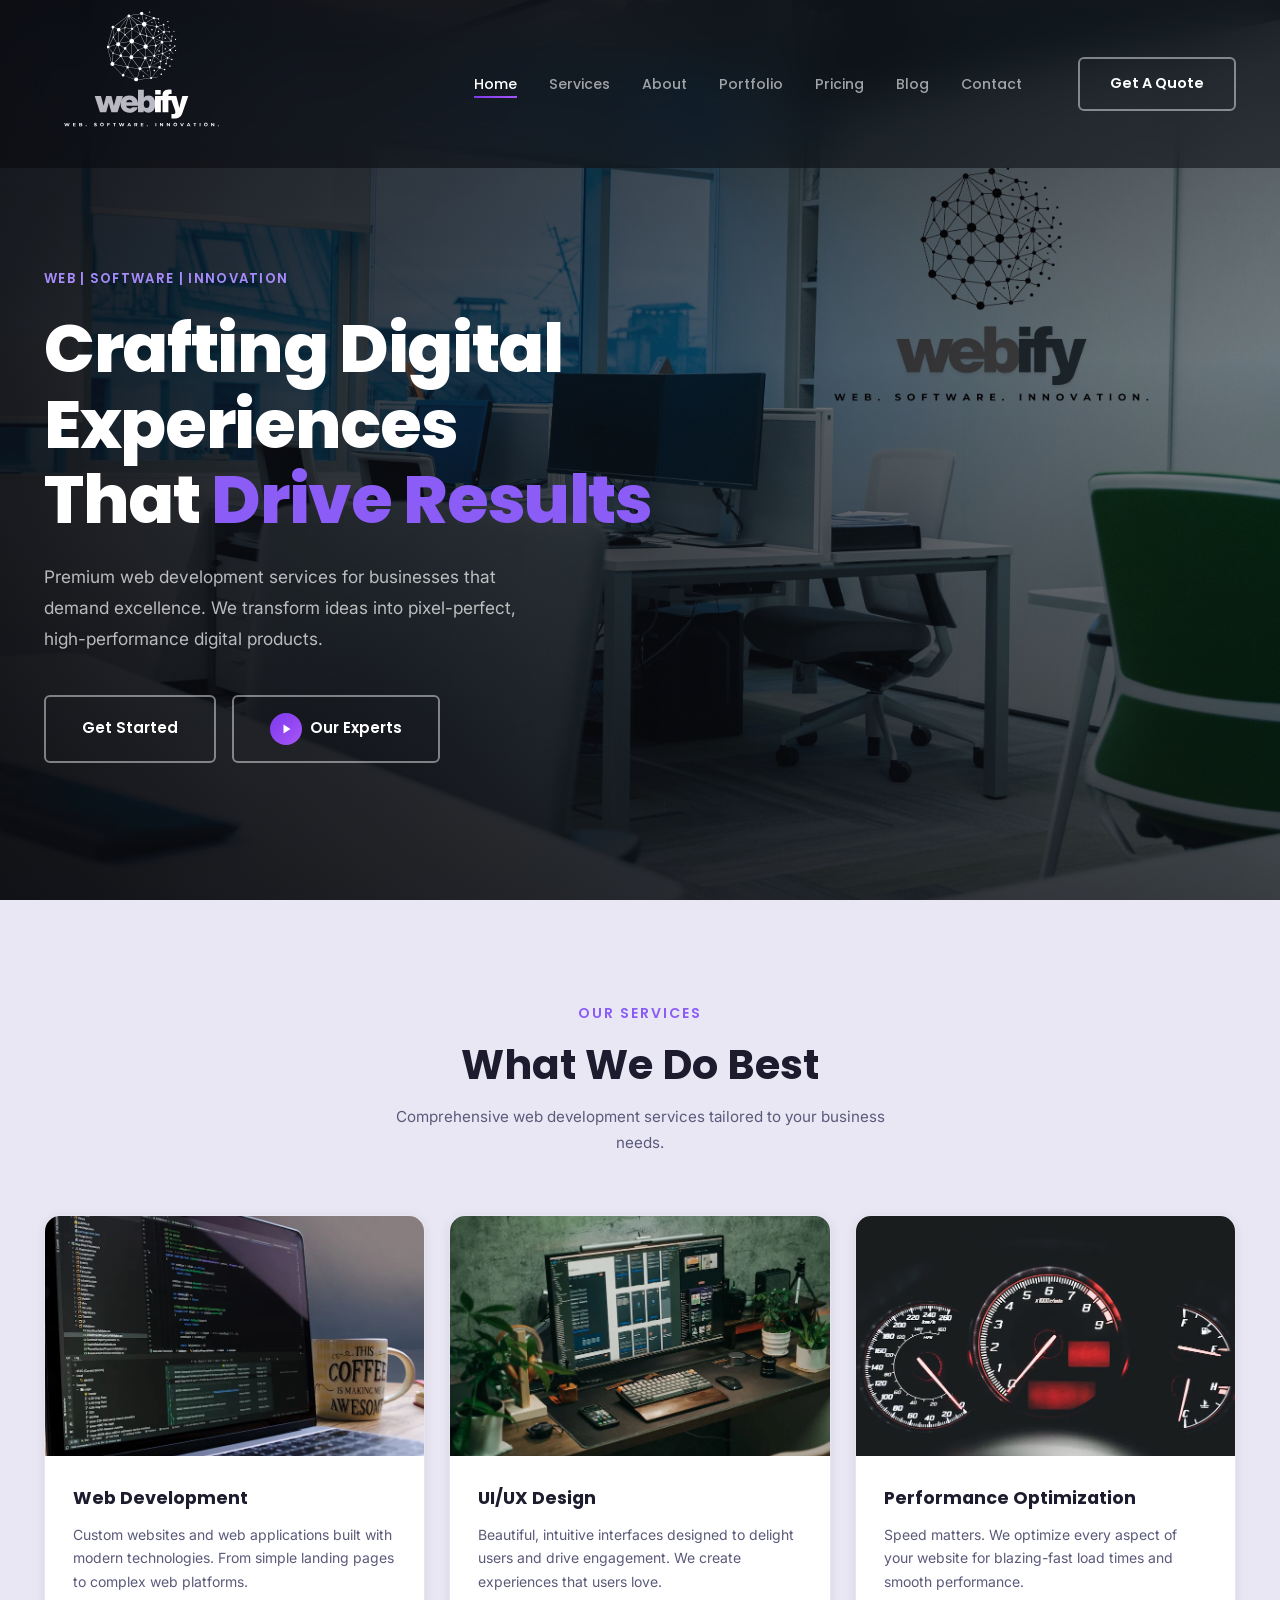
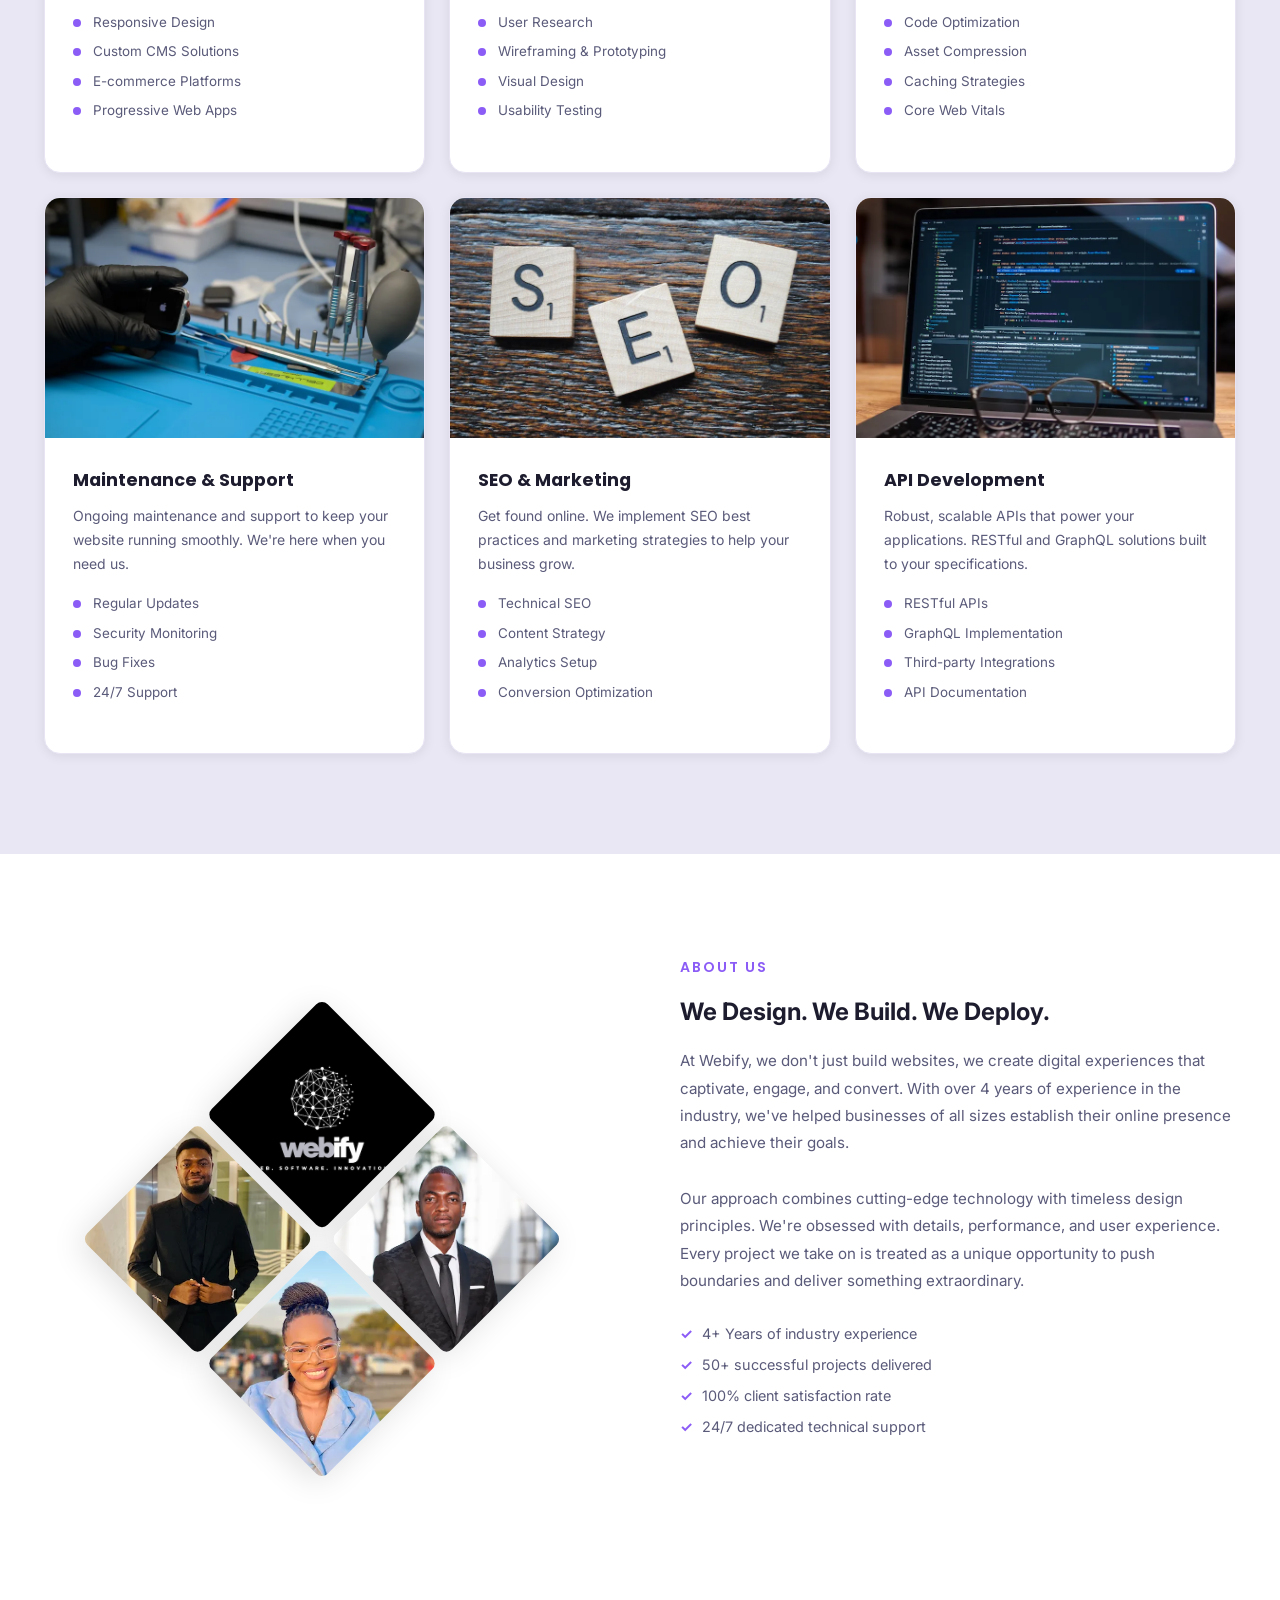
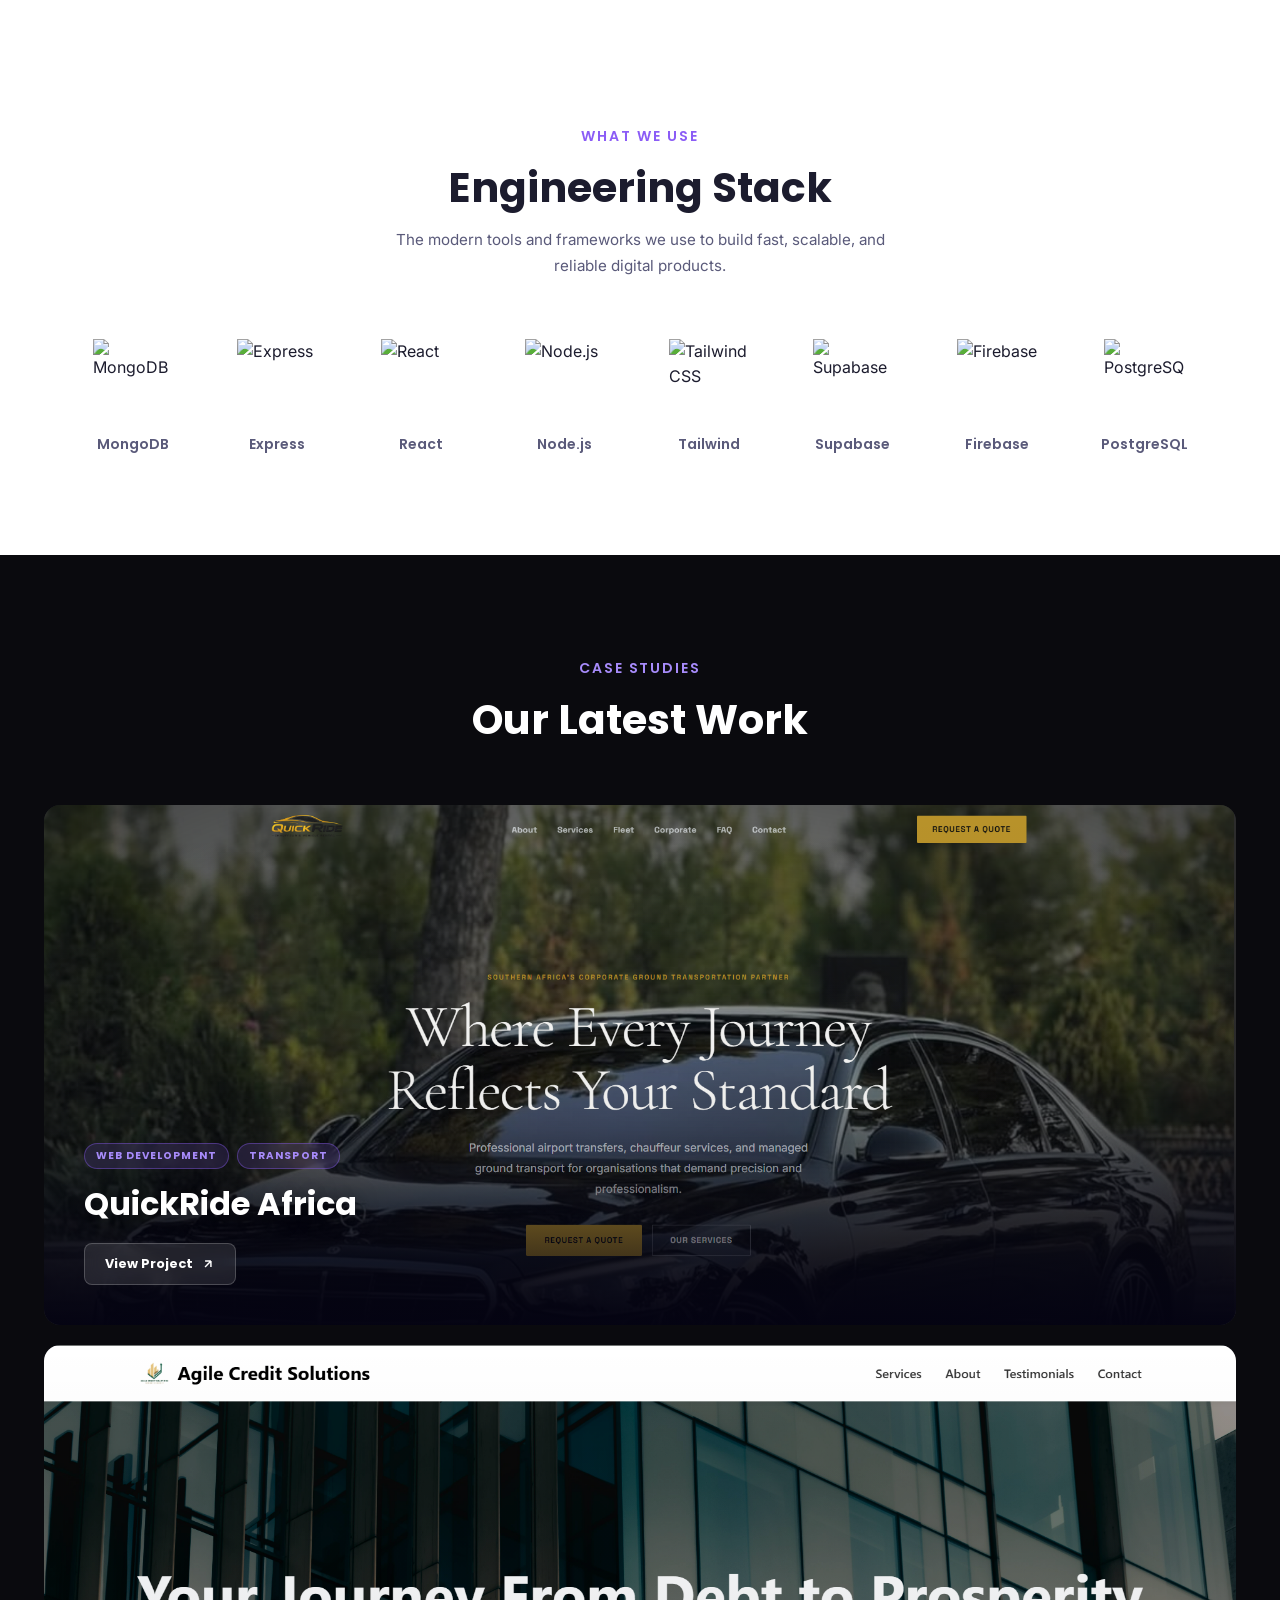
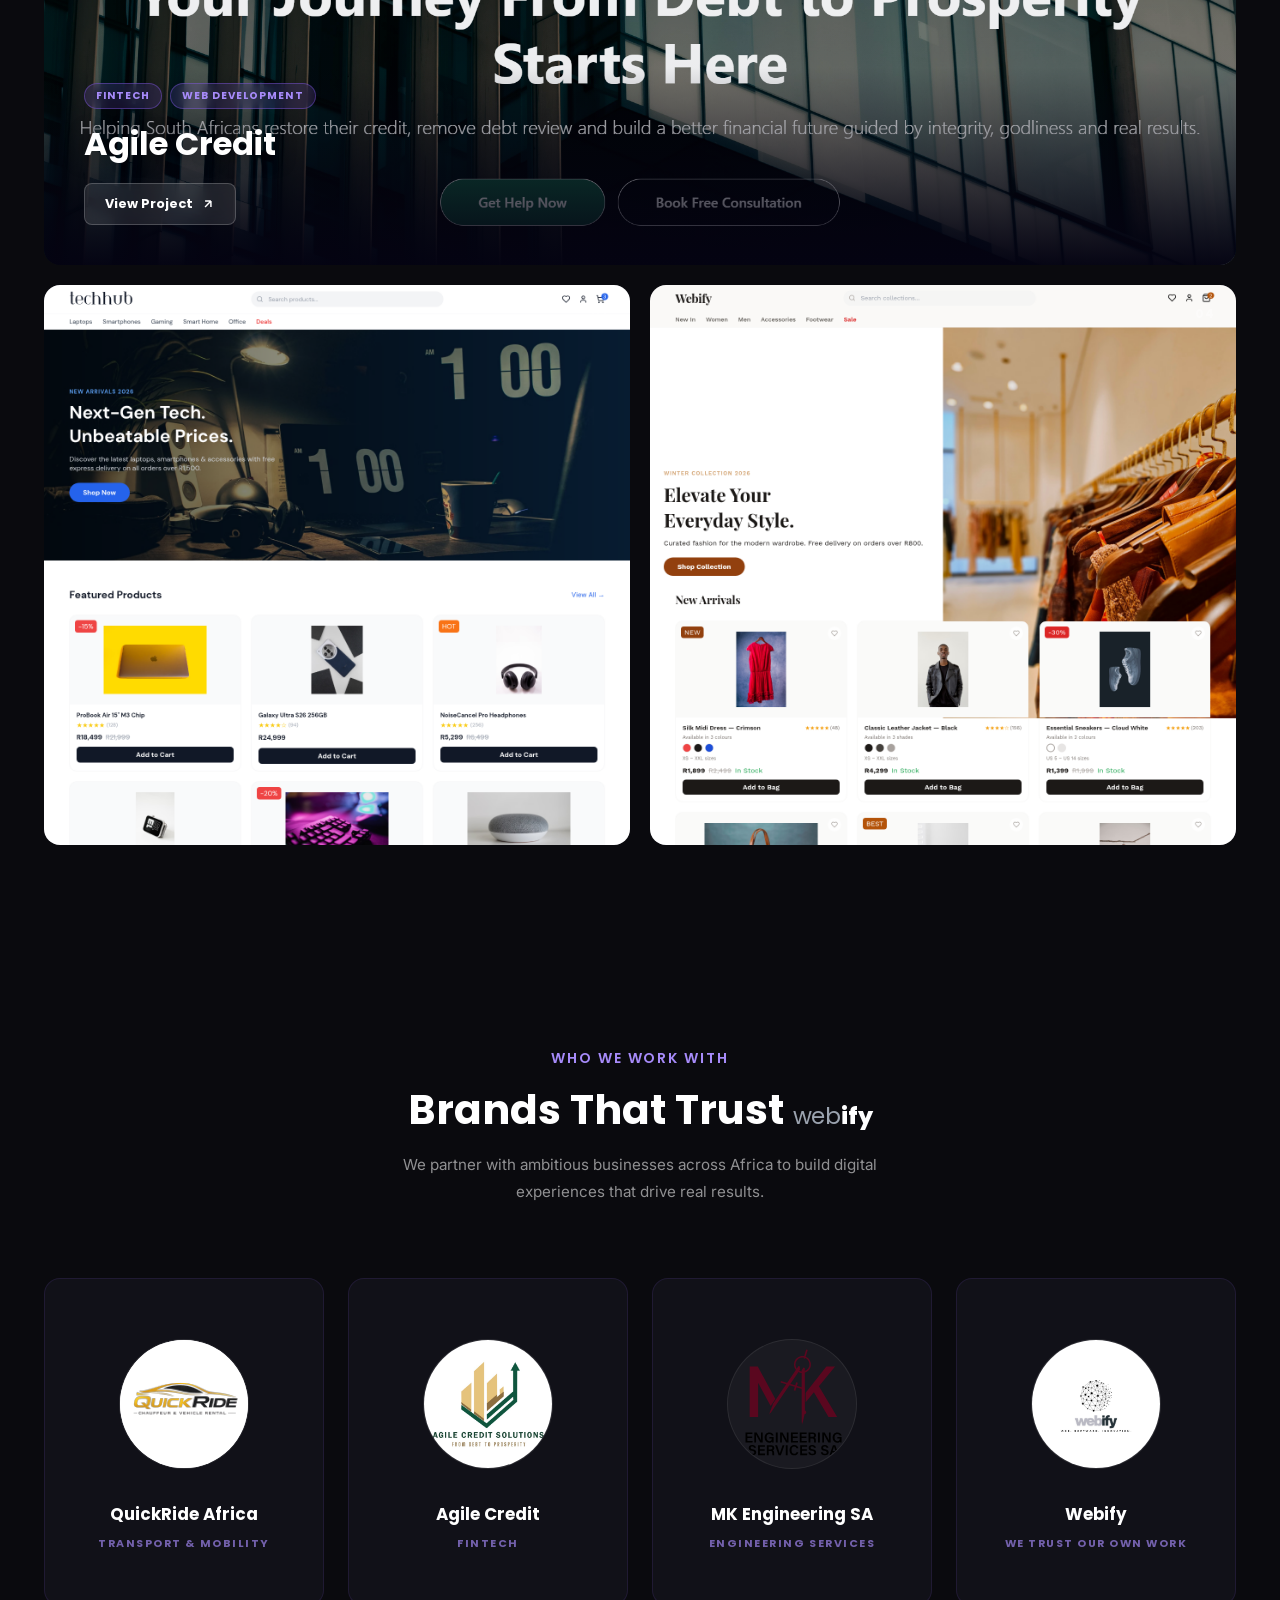
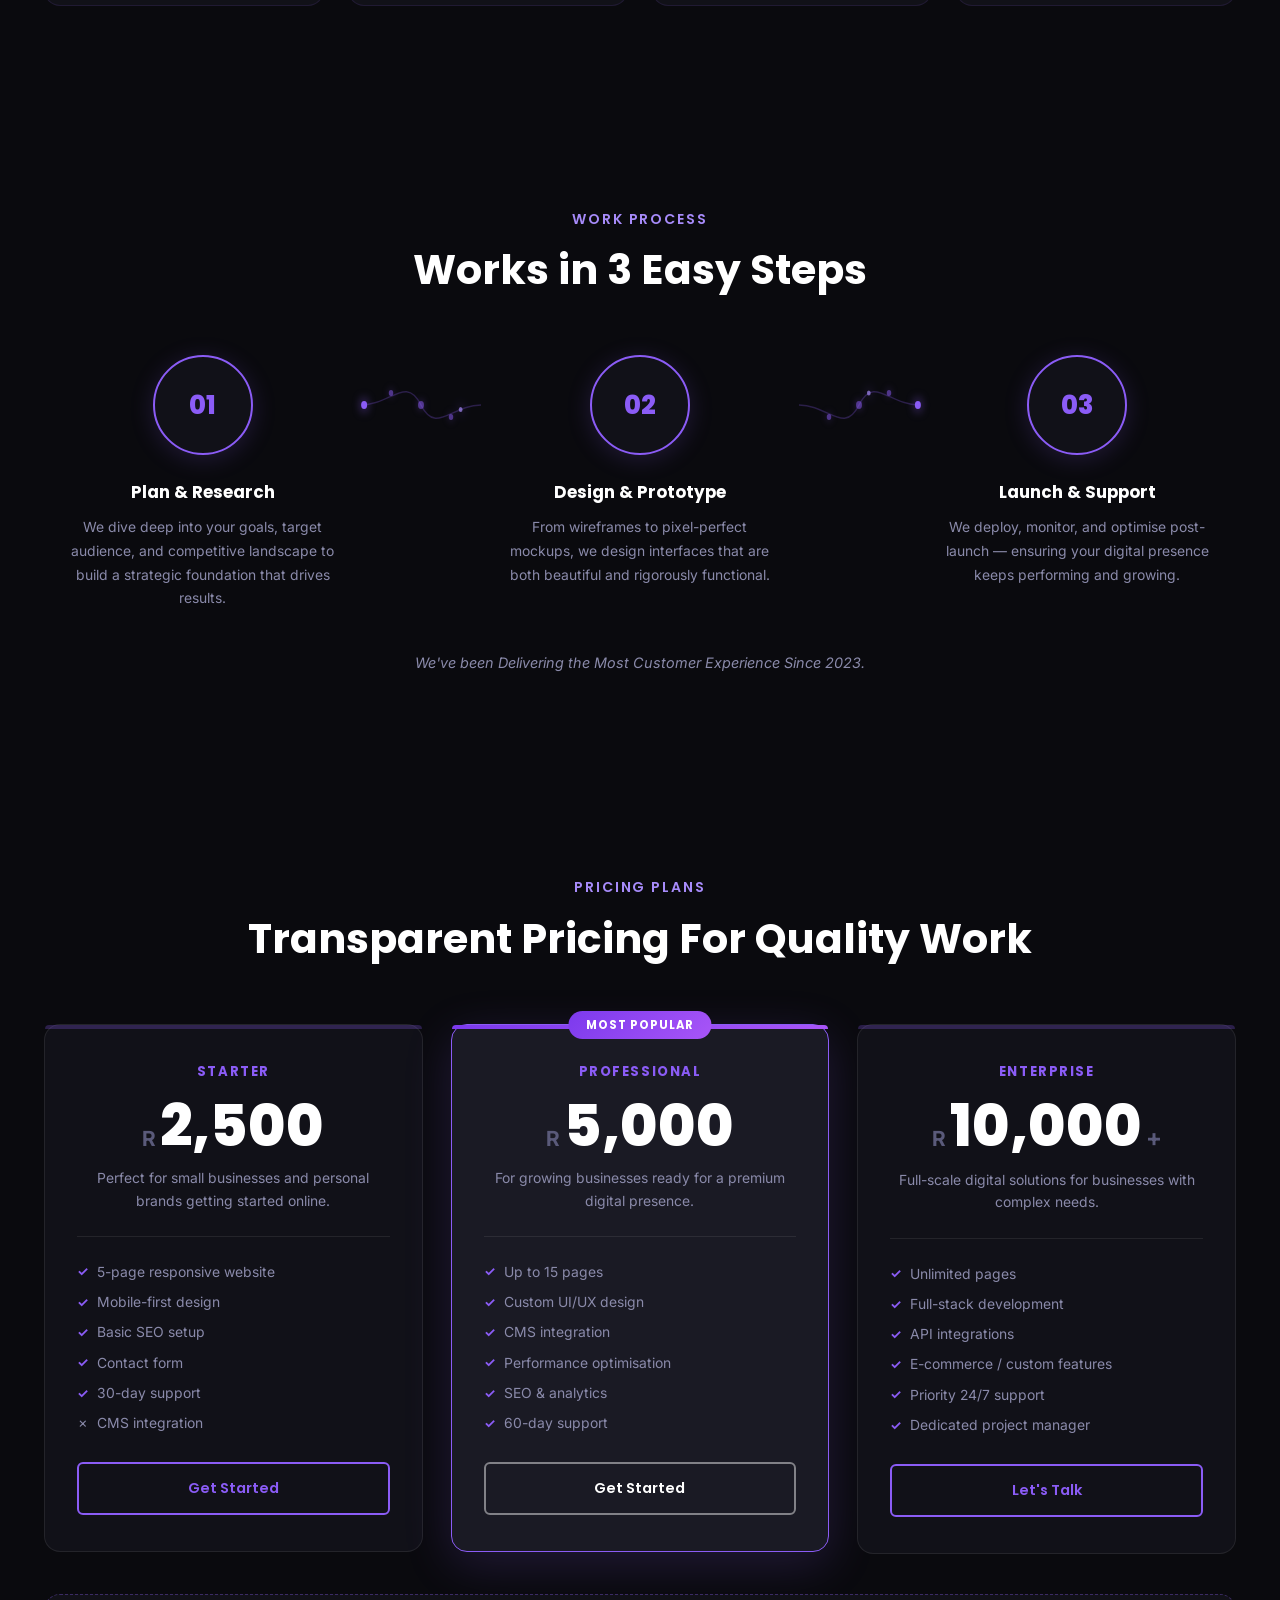
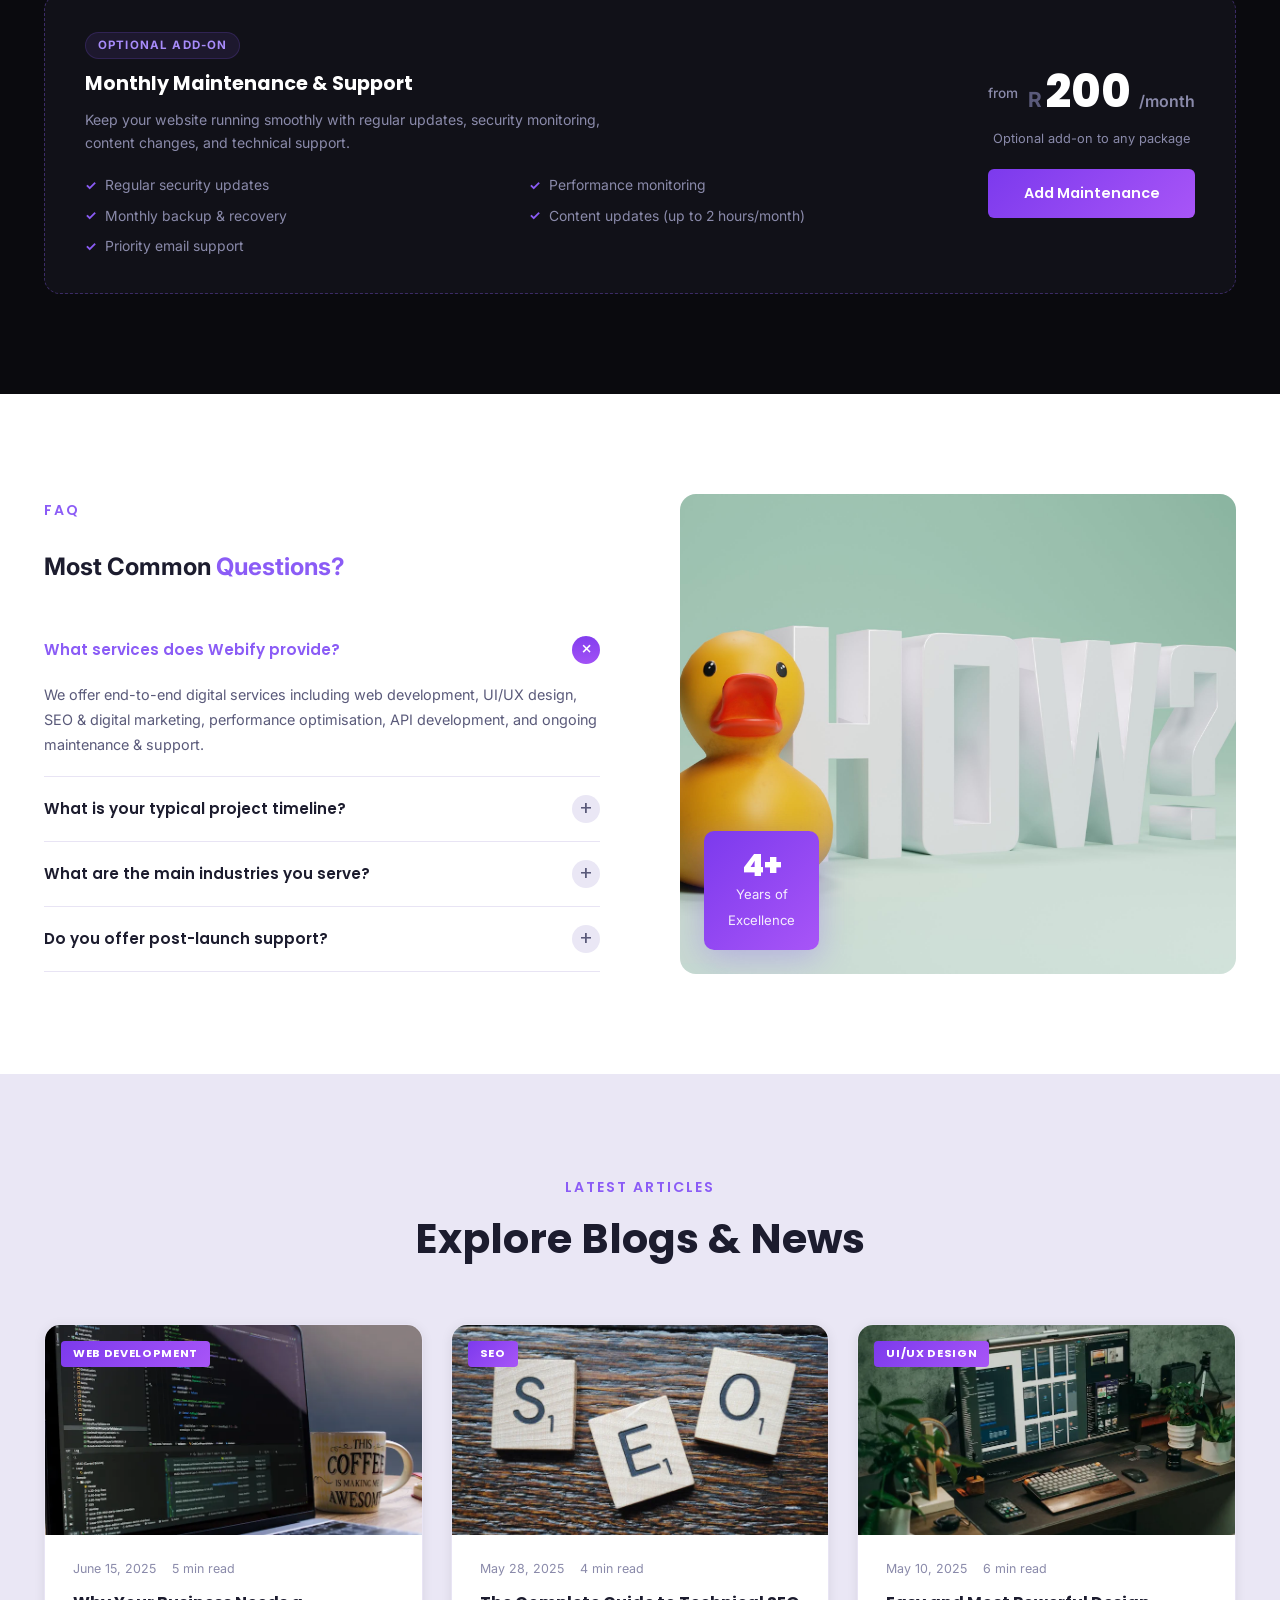
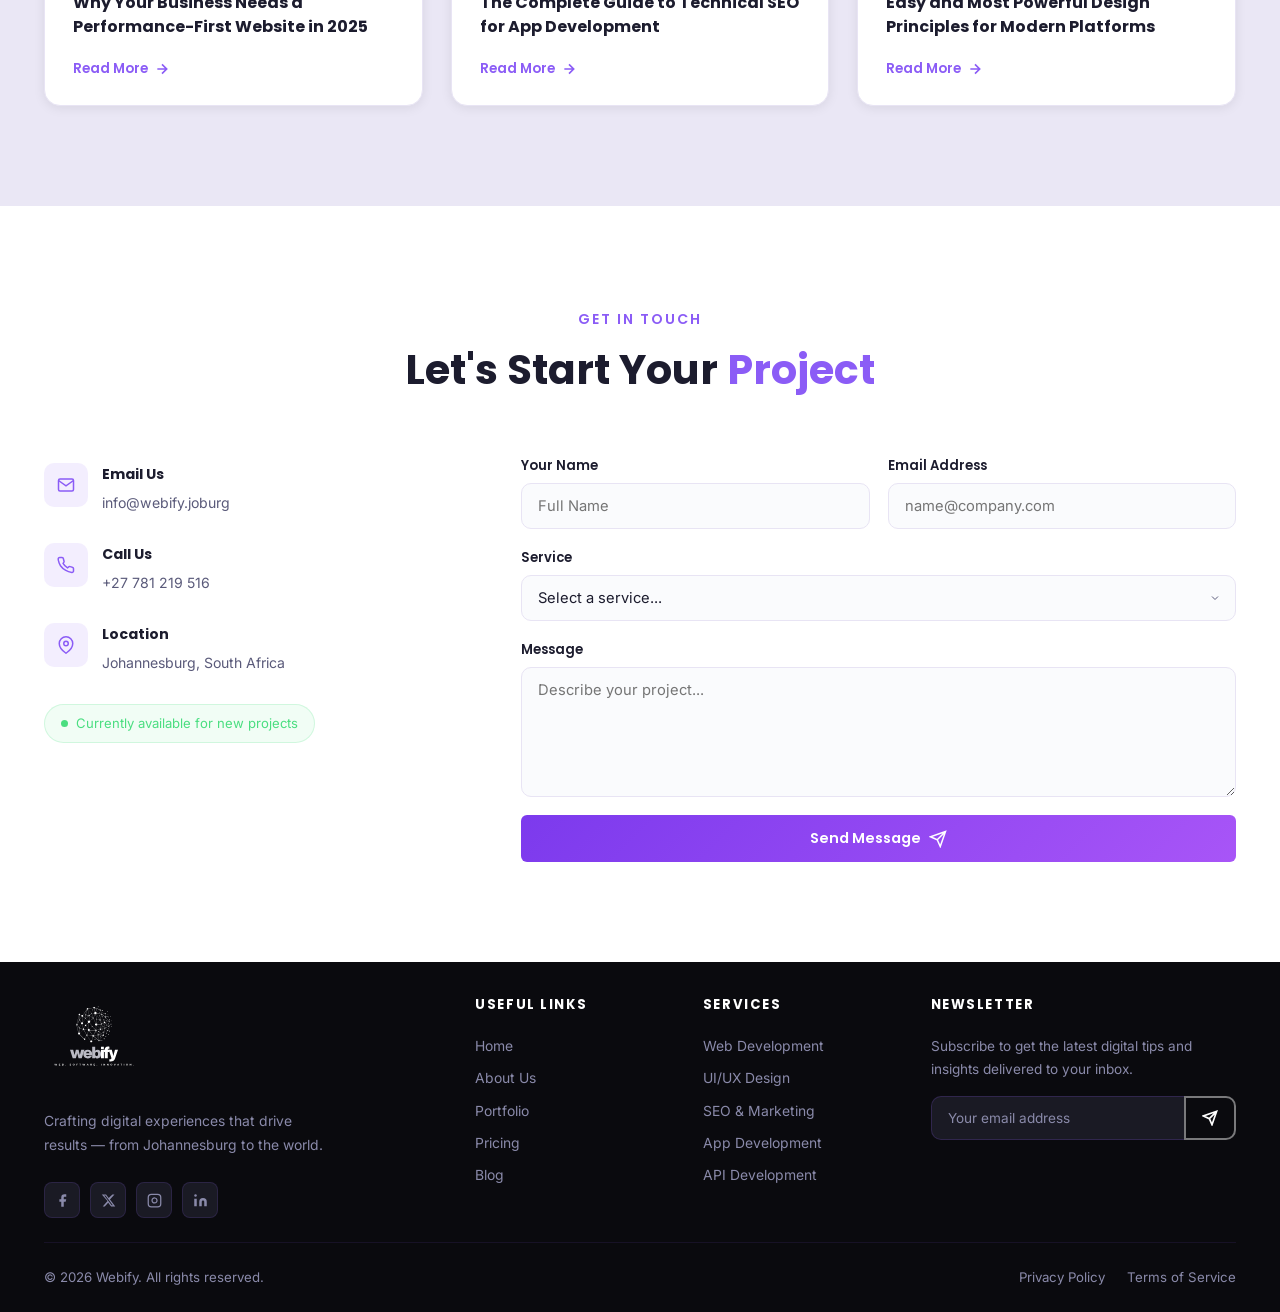
==== commit 6c6b4473: "Replace Formspree with Resend for contact form submissions Adds a Vercel serverless function that se" ====
--- a/index.html
+++ b/index.html
@@ -606,7 +606,7 @@
             <div class="contact-info reveal-left">
                 <div class="ci-item">
                     <div class="ci-icon"><svg viewBox="0 0 24 24" fill="none" stroke="currentColor" stroke-width="2"><path d="M4 4h16c1.1 0 2 .9 2 2v12c0 1.1-.9 2-2 2H4c-1.1 0-2-.9-2-2V6c0-1.1.9-2 2-2z"/><polyline points="22,6 12,13 2,6"/></svg></div>
-                    <div><strong>Email Us</strong><a href="mailto:chadrackndalamba@gmail.com">chadrackndalamba@gmail.com</a></div>
+                    <div><strong>Email Us</strong><a href="mailto:info@webify.joburg">info@webify.joburg</a></div>
                 </div>
                 <div class="ci-item">
                     <div class="ci-icon"><svg viewBox="0 0 24 24" fill="none" stroke="currentColor" stroke-width="2"><path d="M22 16.92v3a2 2 0 0 1-2.18 2 19.79 19.79 0 0 1-8.63-3.07A19.5 19.5 0 0 1 4.69 13a19.79 19.79 0 0 1-3.07-8.67A2 2 0 0 1 3.62 2h3a2 2 0 0 1 2 1.72c.127.96.361 1.903.7 2.81a2 2 0 0 1-.45 2.11L8.09 9.91a16 16 0 0 0 6 6l1.27-1.27a2 2 0 0 1 2.11-.45c.907.339 1.85.573 2.81.7A2 2 0 0 1 22 16.92z"/></svg></div>
@@ -620,7 +620,7 @@
                     <span class="avail-dot"></span> Currently available for new projects
                 </div>
             </div>
-            <form class="contact-form reveal-right" id="contactForm" action="https://formspree.io/f/mnjkldjr" method="POST">
+            <form class="contact-form reveal-right" id="contactForm" action="/api/contact" method="POST">
                 <div class="form-row">
                     <div class="form-group">
                         <label>Your Name</label>
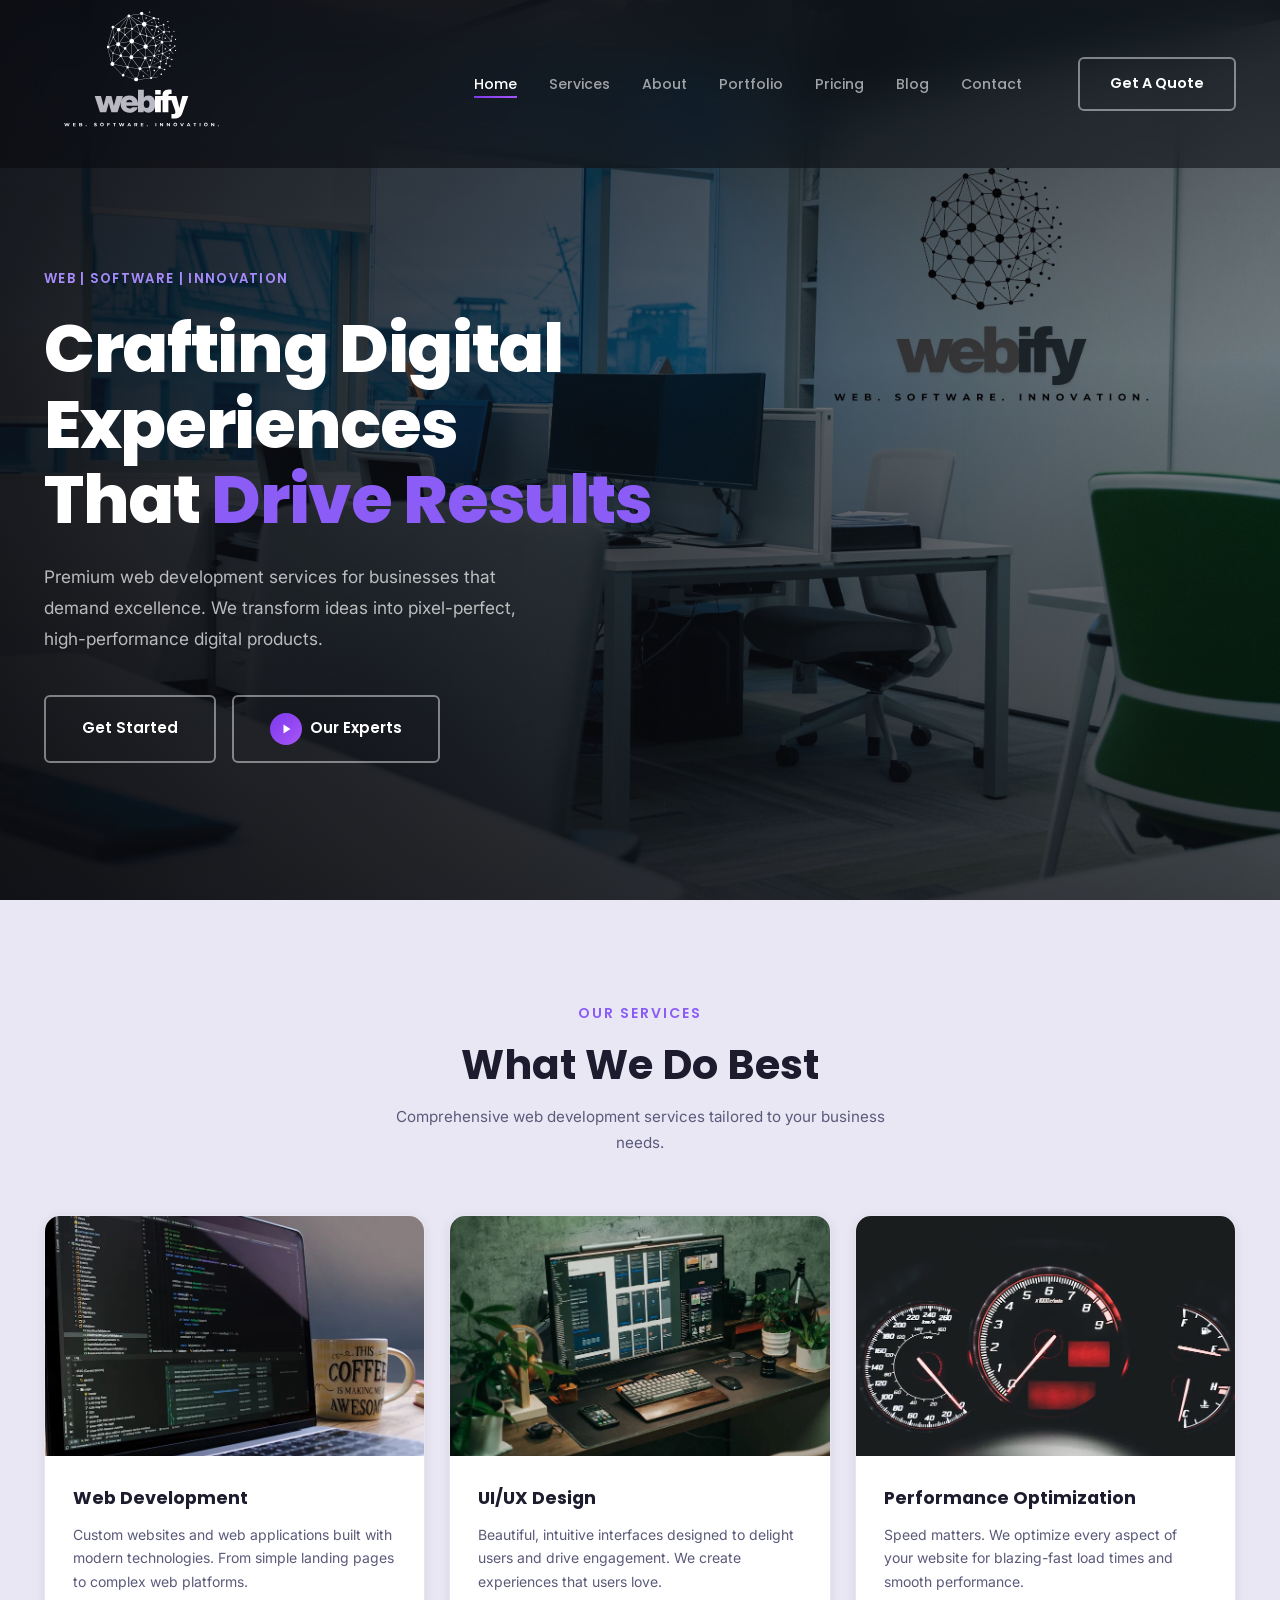
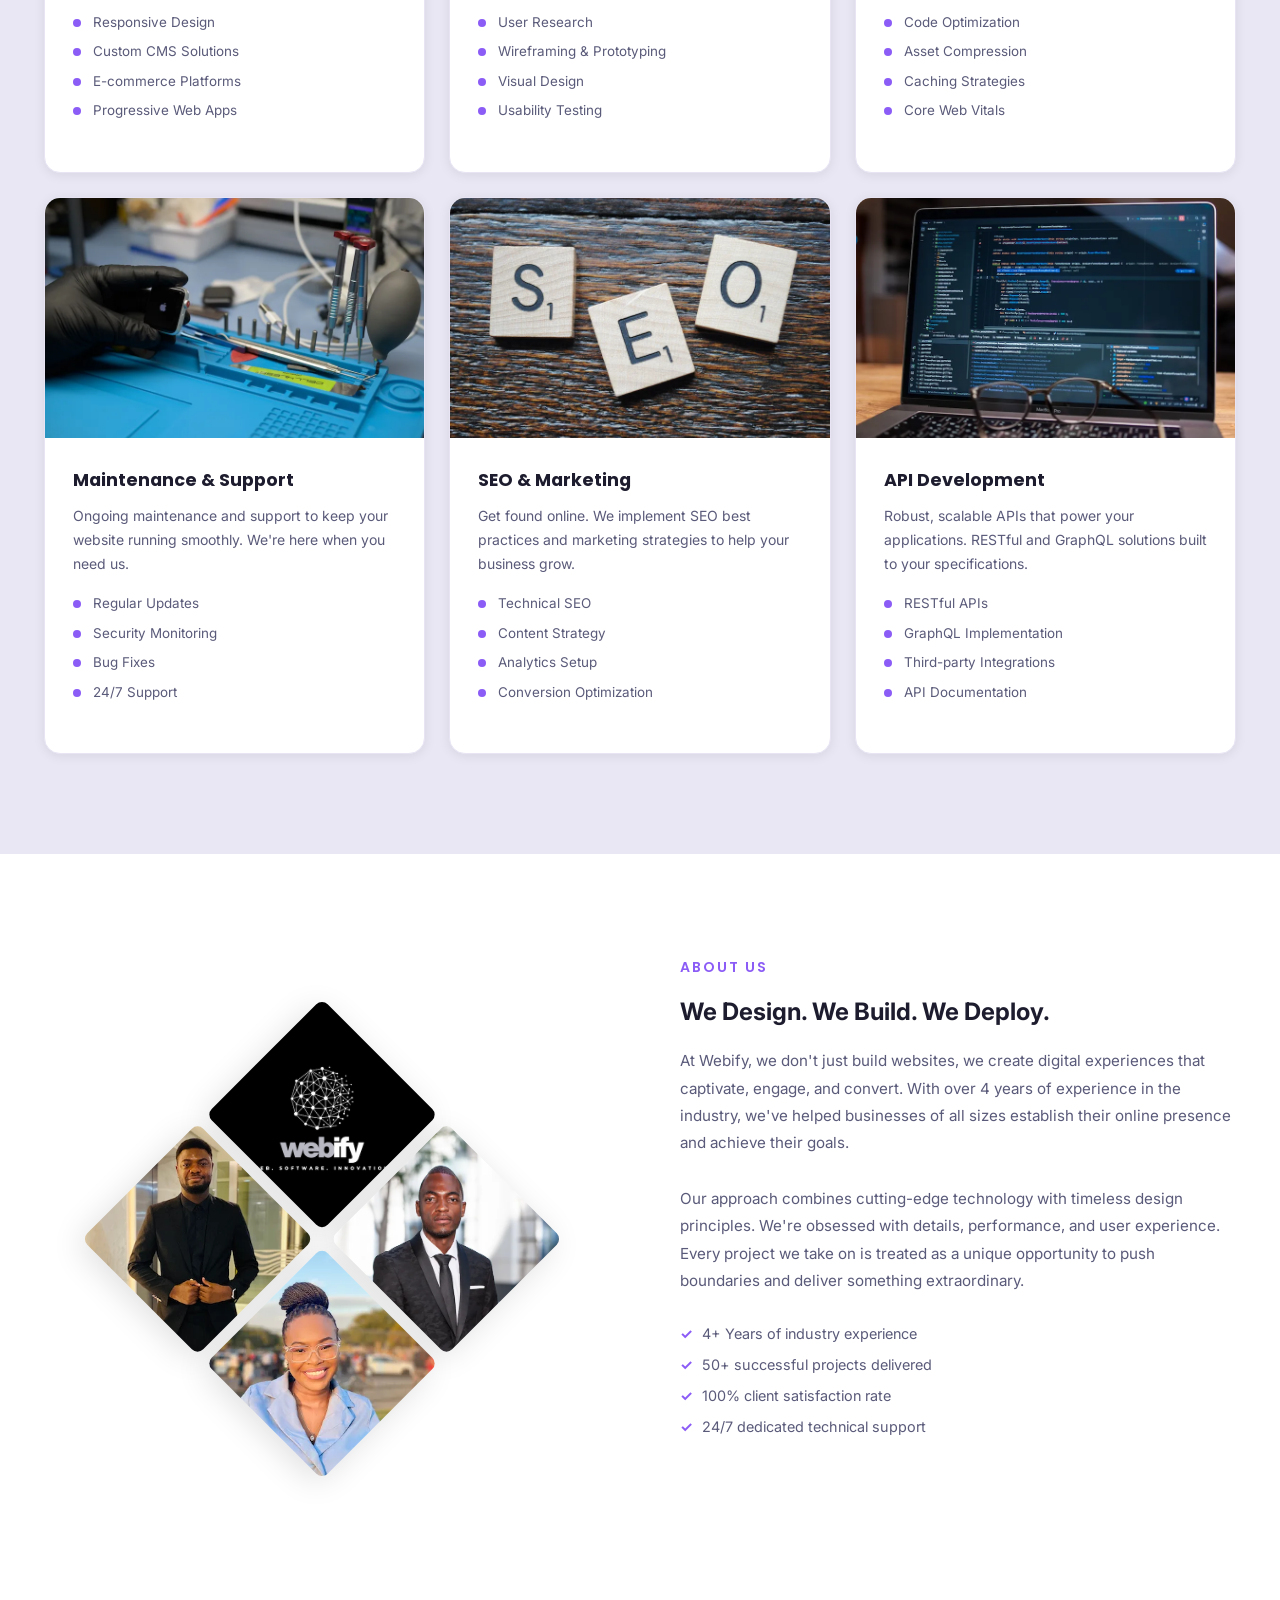
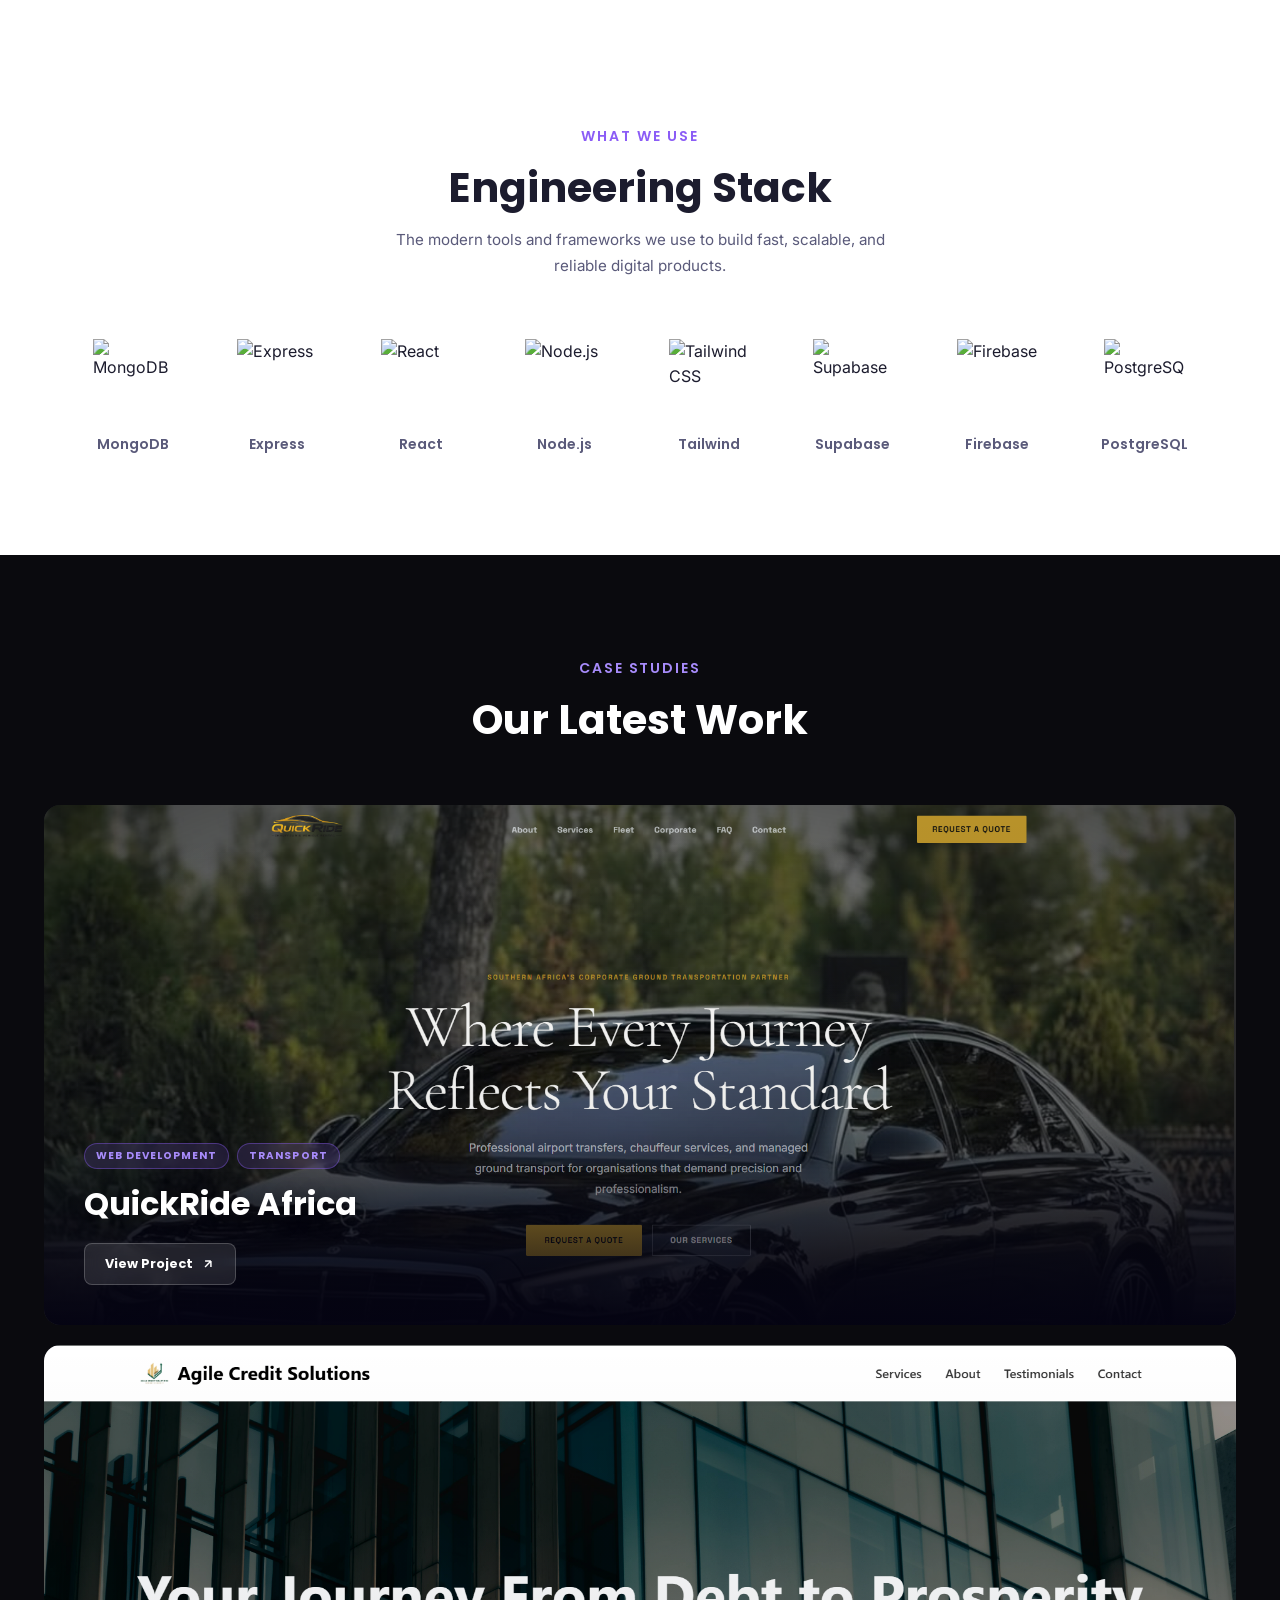
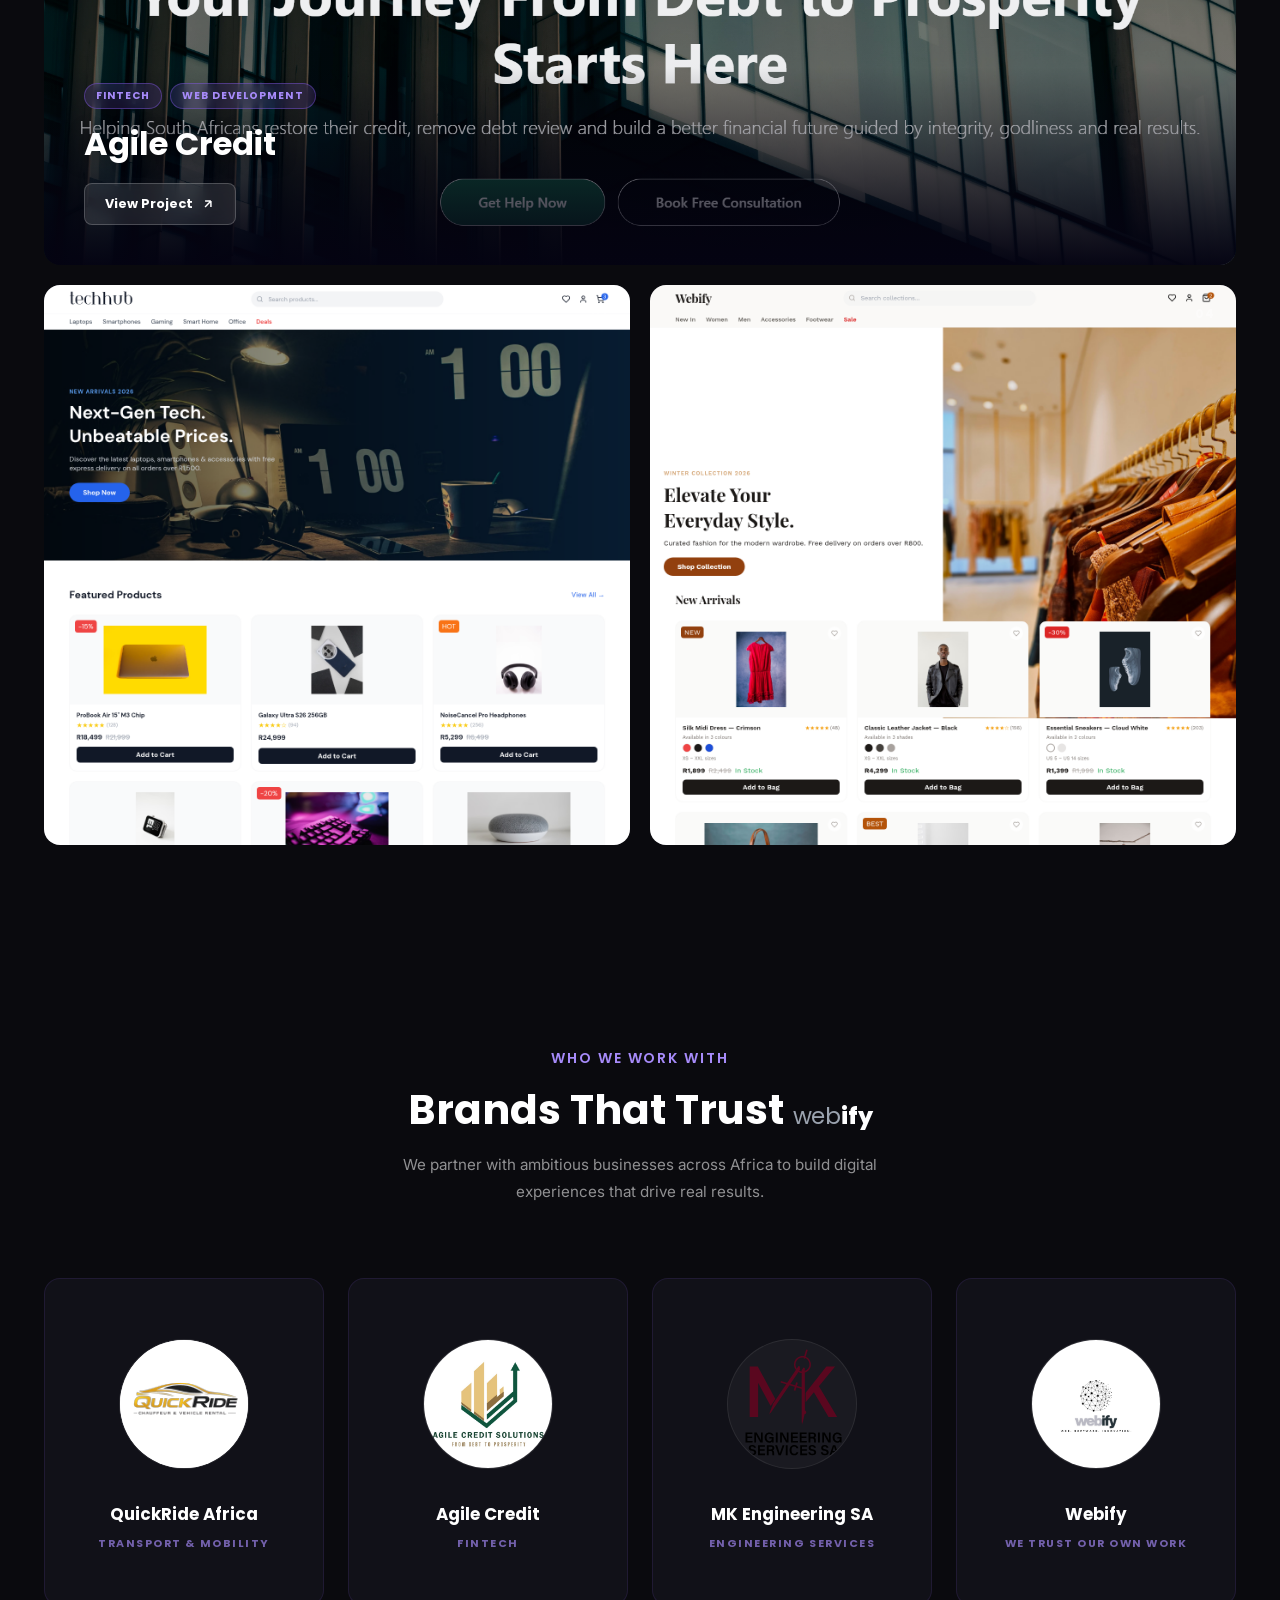
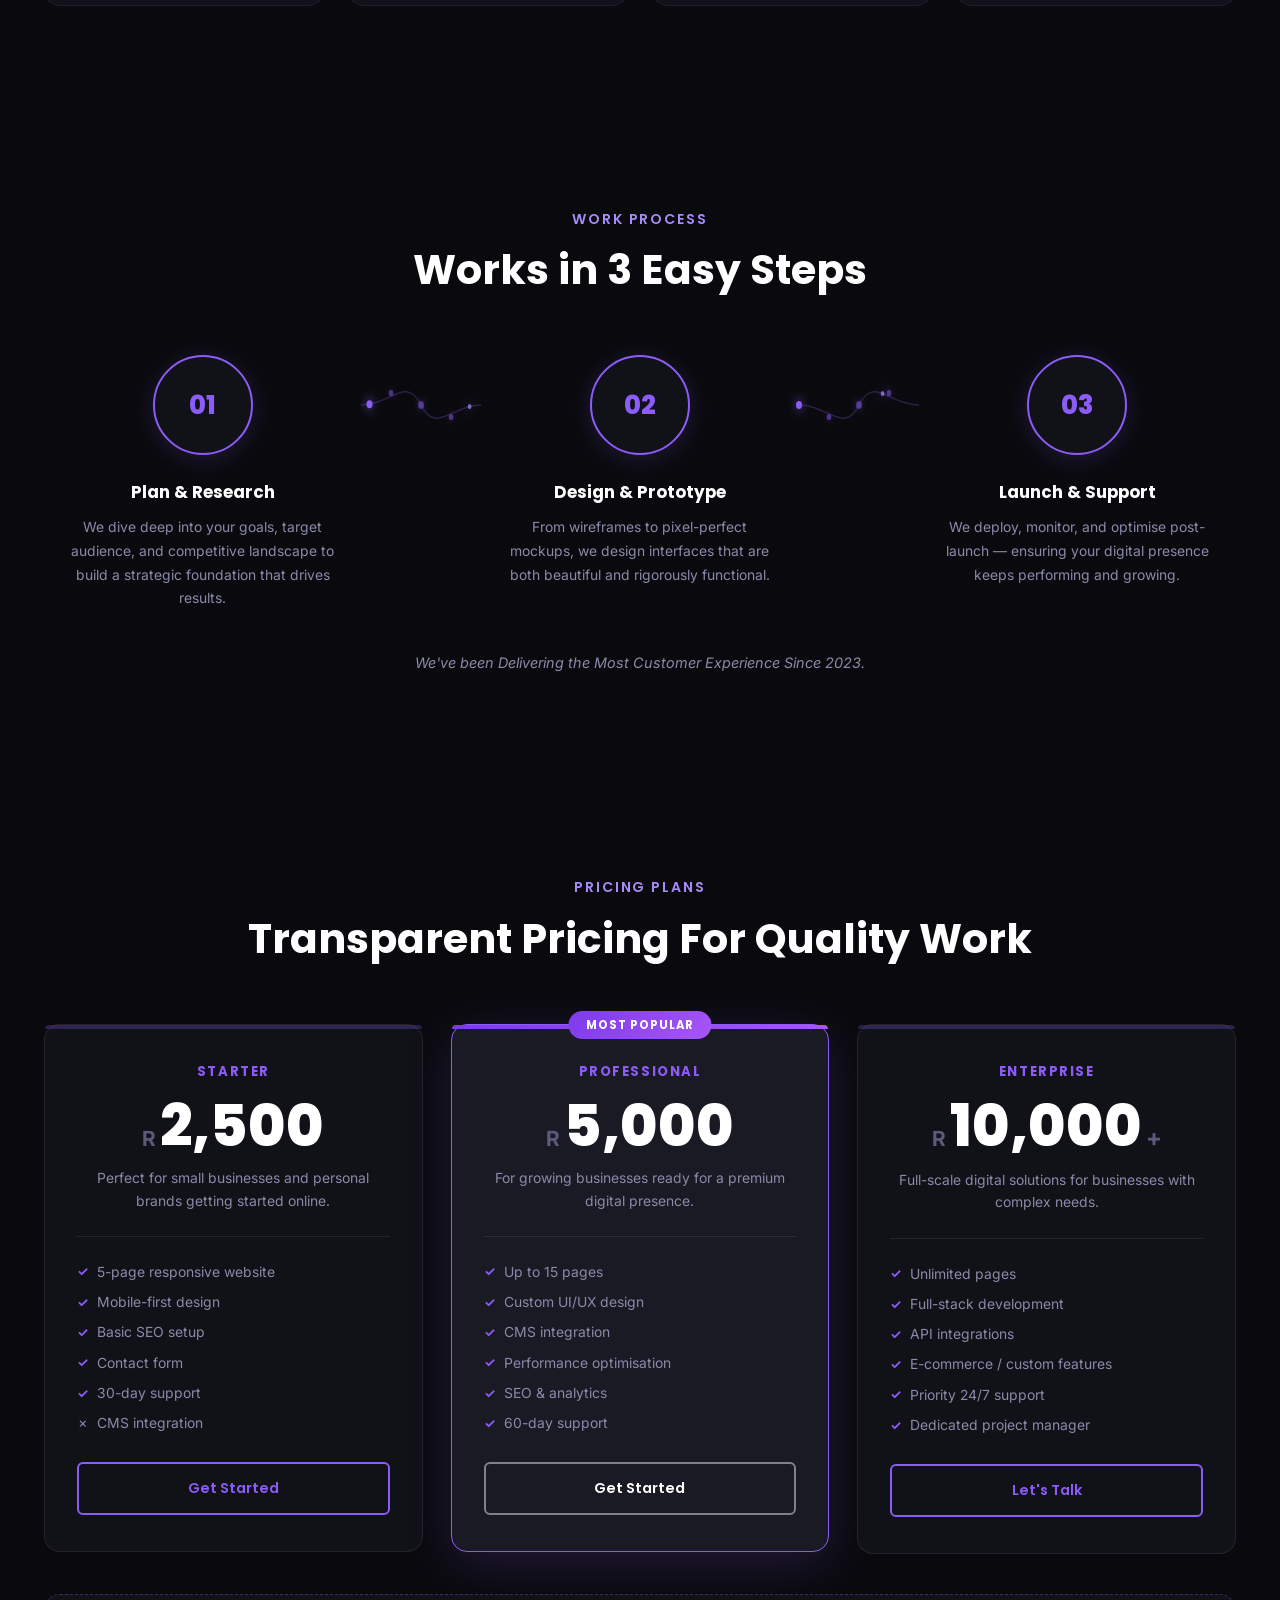
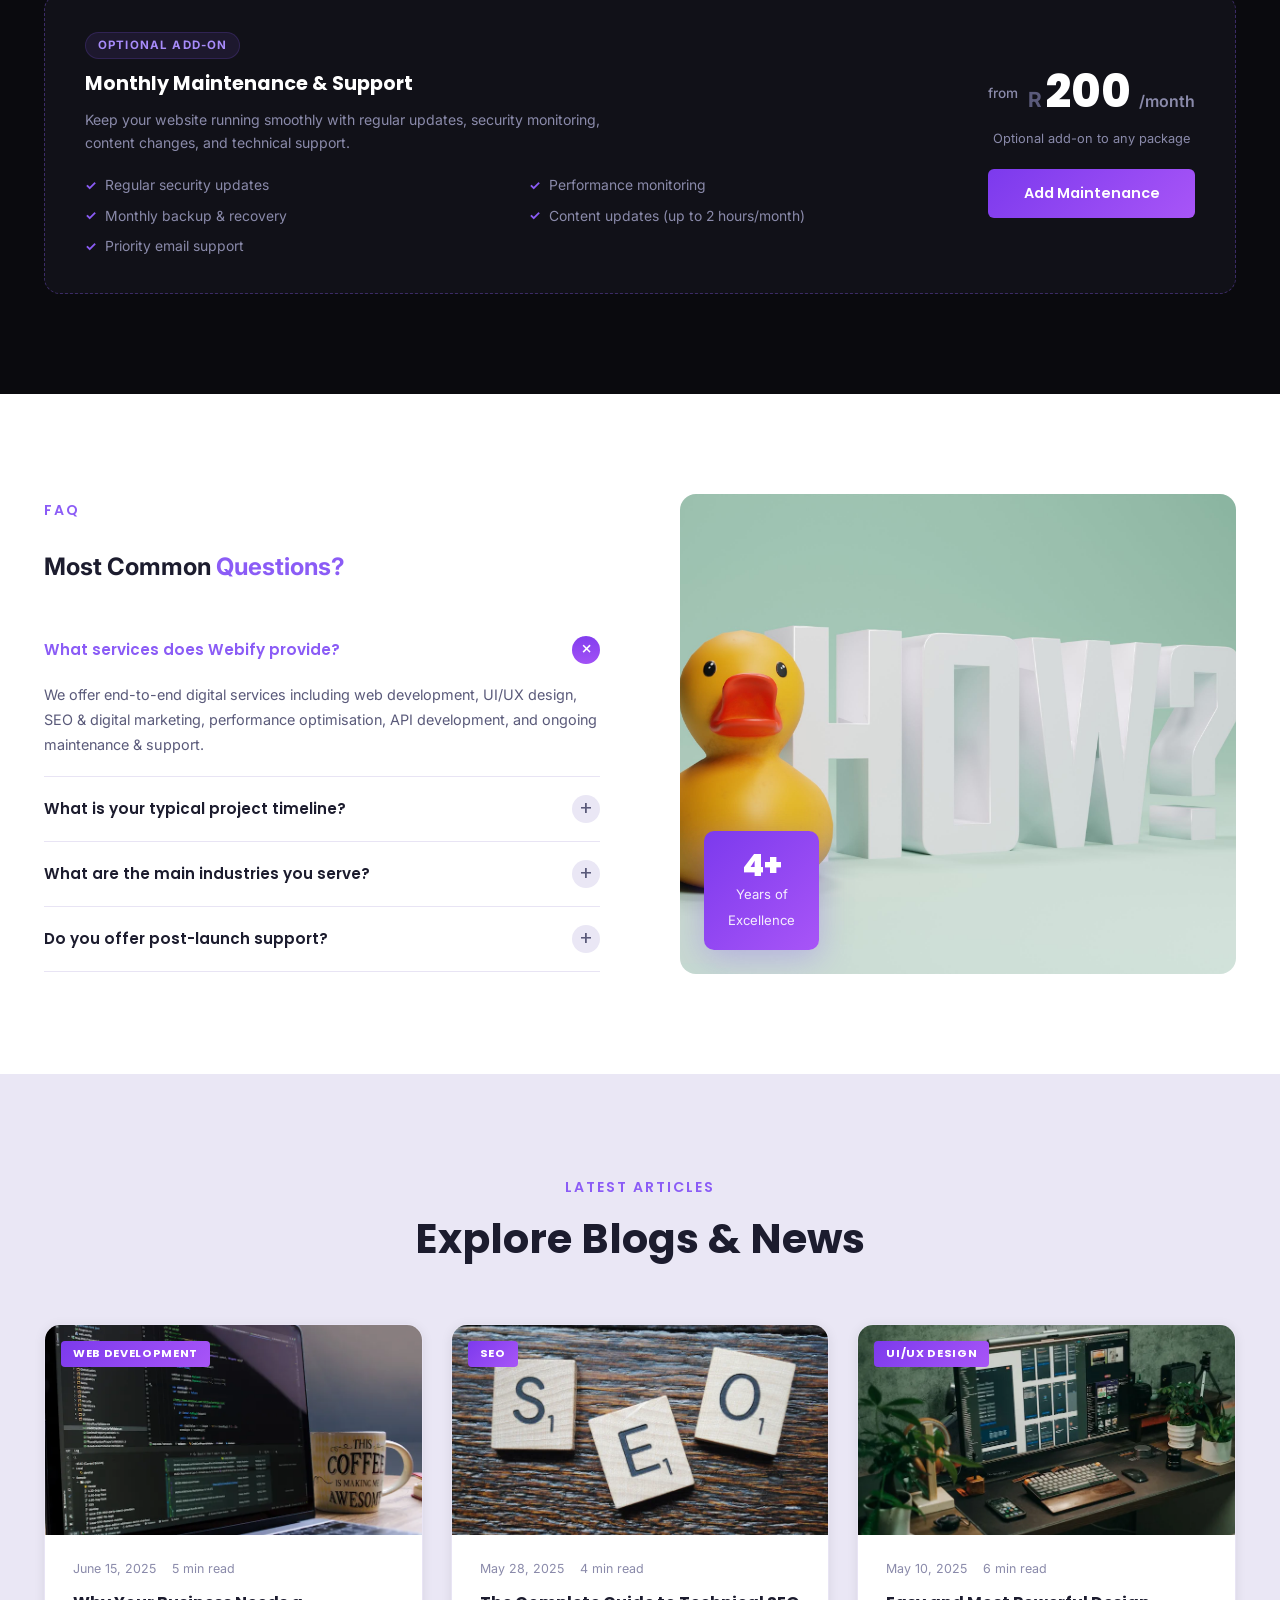
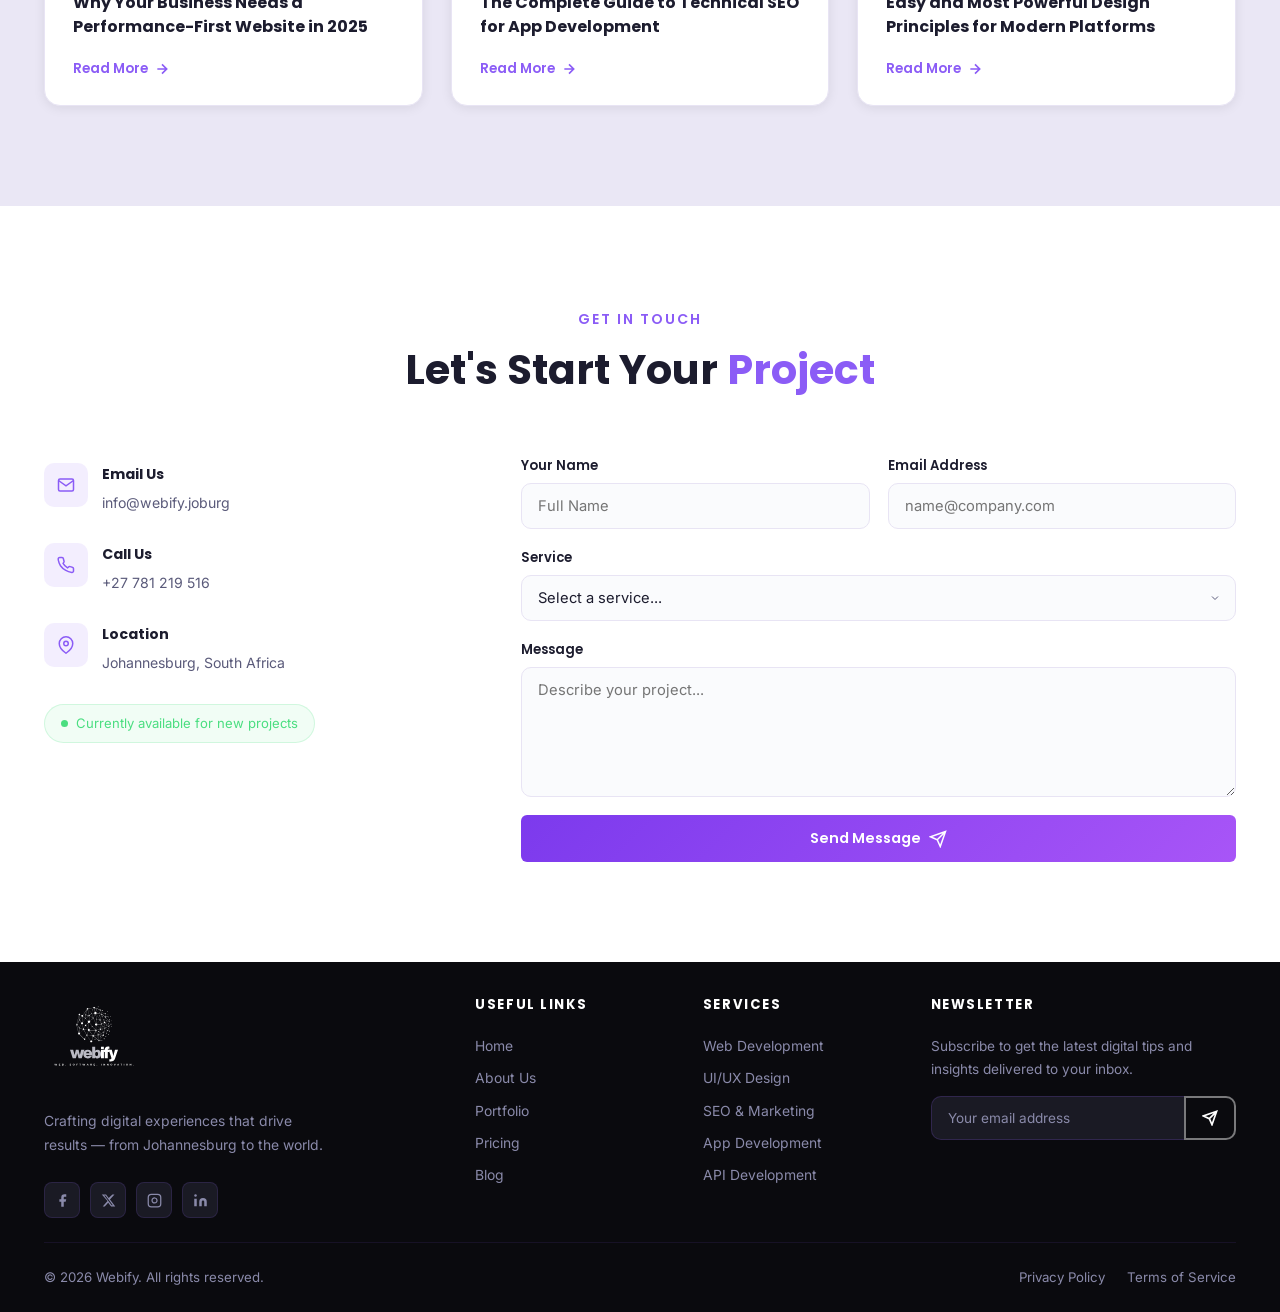
==== commit ea827cb8: "Replace favicon with a properly sized icon for browser/search display The previous favicon was the f" ====
--- a/index.html
+++ b/index.html
@@ -6,9 +6,14 @@
     <meta name="description" content="Webify — Premium web &amp; software development studio in Johannesburg. We craft digital experiences that drive results.">
     <title>Webify</title>
     <link rel="canonical" href="https://www.webify.joburg/">
-    <link rel="icon" type="image/svg+xml" href="img/Webify/svg transparent/2.svg">
-    <link rel="icon" type="image/png" sizes="64x64" href="img/Webify/png/2.png">
-    <link rel="apple-touch-icon" href="img/Webify/png/2.png">
+    <link rel="icon" href="/favicon.ico" sizes="32x32">
+    <link rel="icon" type="image/png" sizes="16x16" href="img/Webify/favicon/favicon-16.png">
+    <link rel="icon" type="image/png" sizes="32x32" href="img/Webify/favicon/favicon-32.png">
+    <link rel="icon" type="image/png" sizes="48x48" href="img/Webify/favicon/favicon-48.png">
+    <link rel="icon" type="image/png" sizes="96x96" href="img/Webify/favicon/favicon-96.png">
+    <link rel="icon" type="image/png" sizes="192x192" href="img/Webify/favicon/favicon-192.png">
+    <link rel="icon" type="image/png" sizes="512x512" href="img/Webify/favicon/favicon-512.png">
+    <link rel="apple-touch-icon" sizes="180x180" href="img/Webify/favicon/apple-touch-icon.png">
     <link rel="preconnect" href="https://fonts.googleapis.com">
     <link rel="preconnect" href="https://fonts.gstatic.com" crossorigin>
     <link href="https://fonts.googleapis.com/css2?family=Poppins:wght@400;500;600;700;800&family=Inter:wght@400;500;600&display=swap" rel="stylesheet">
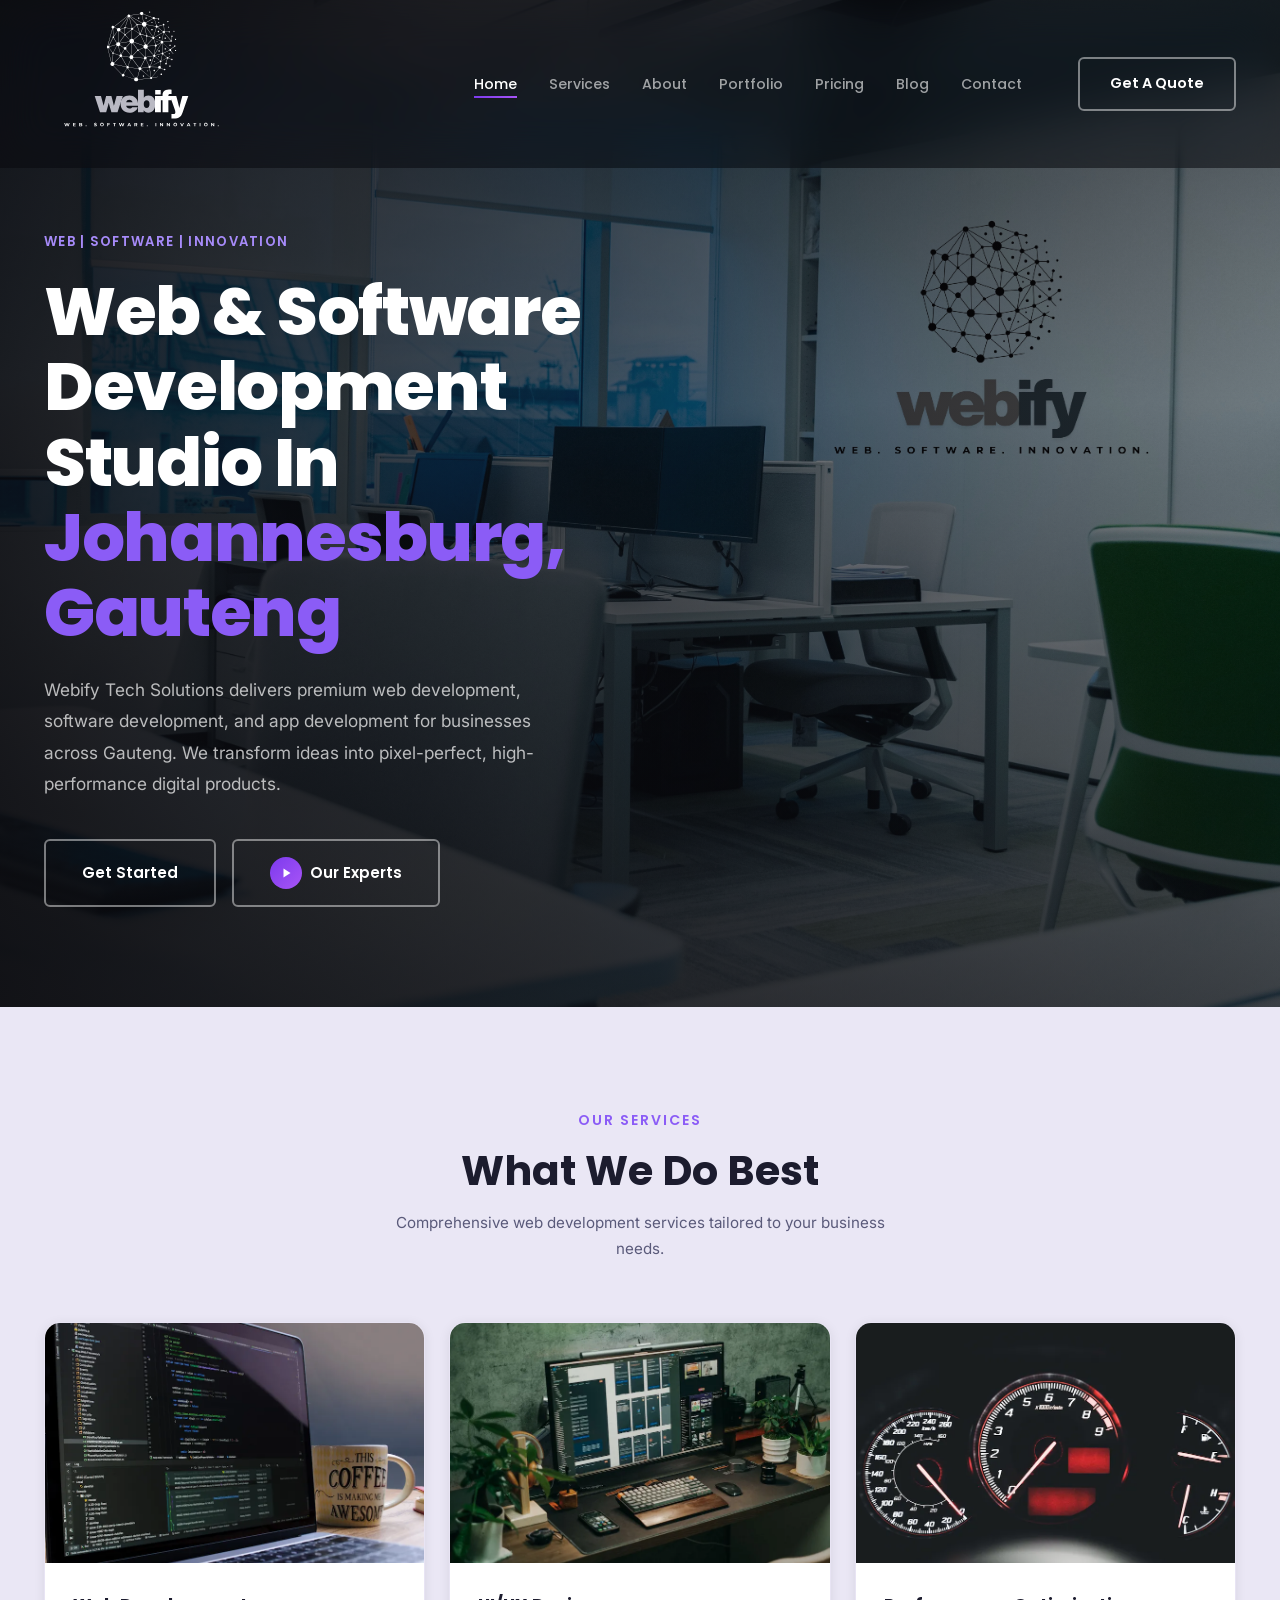
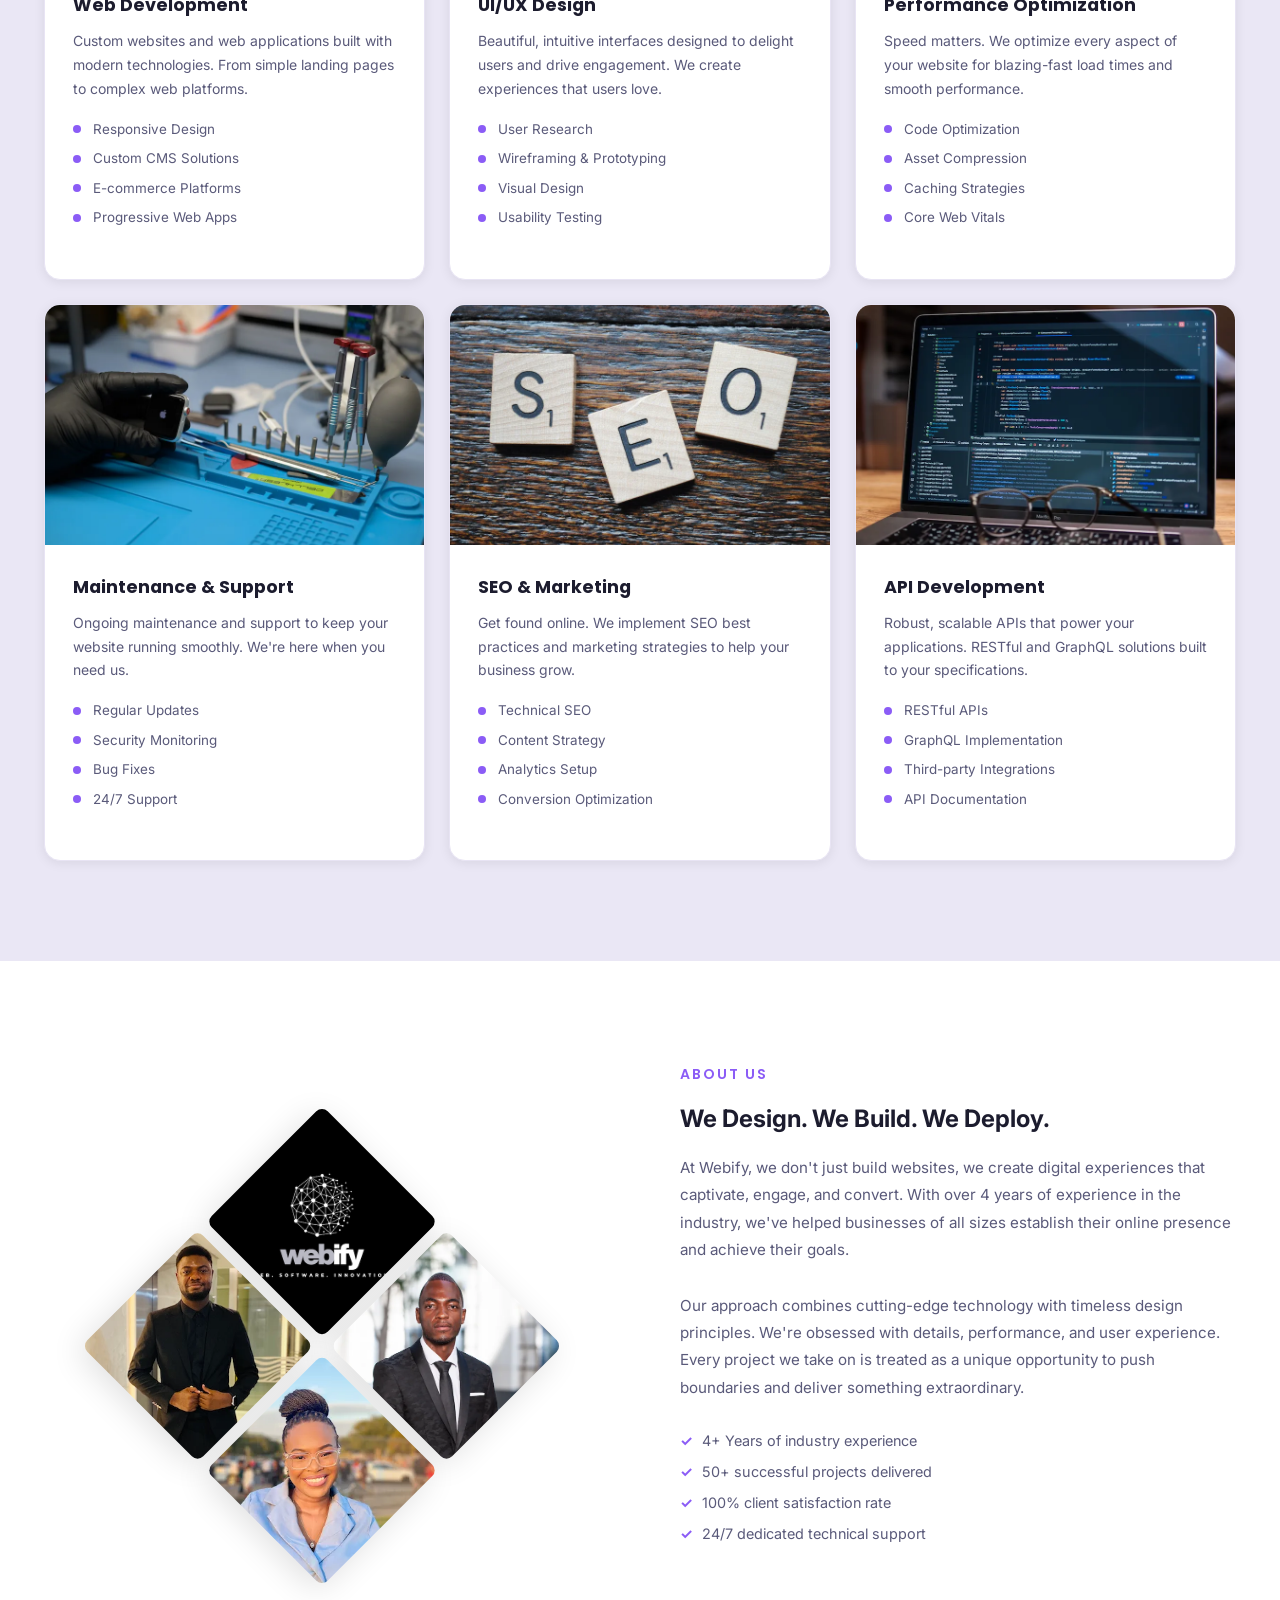
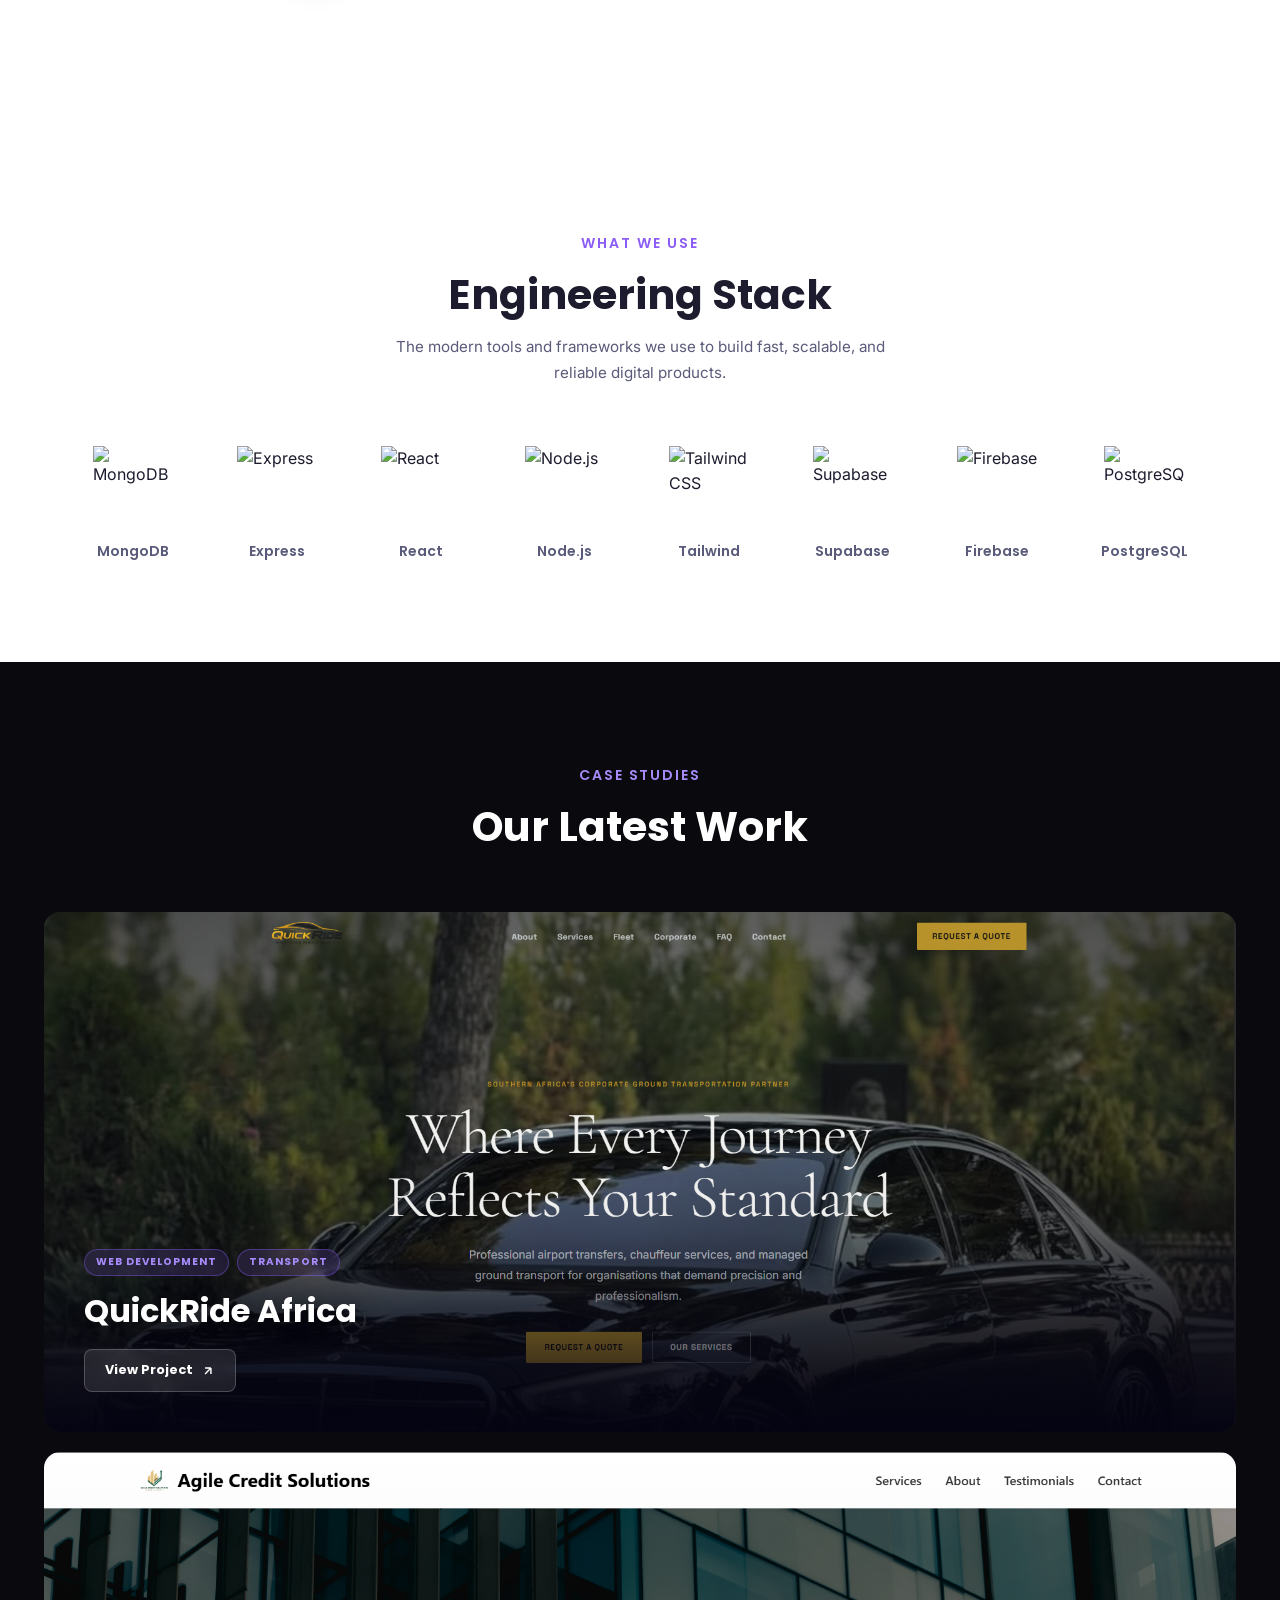
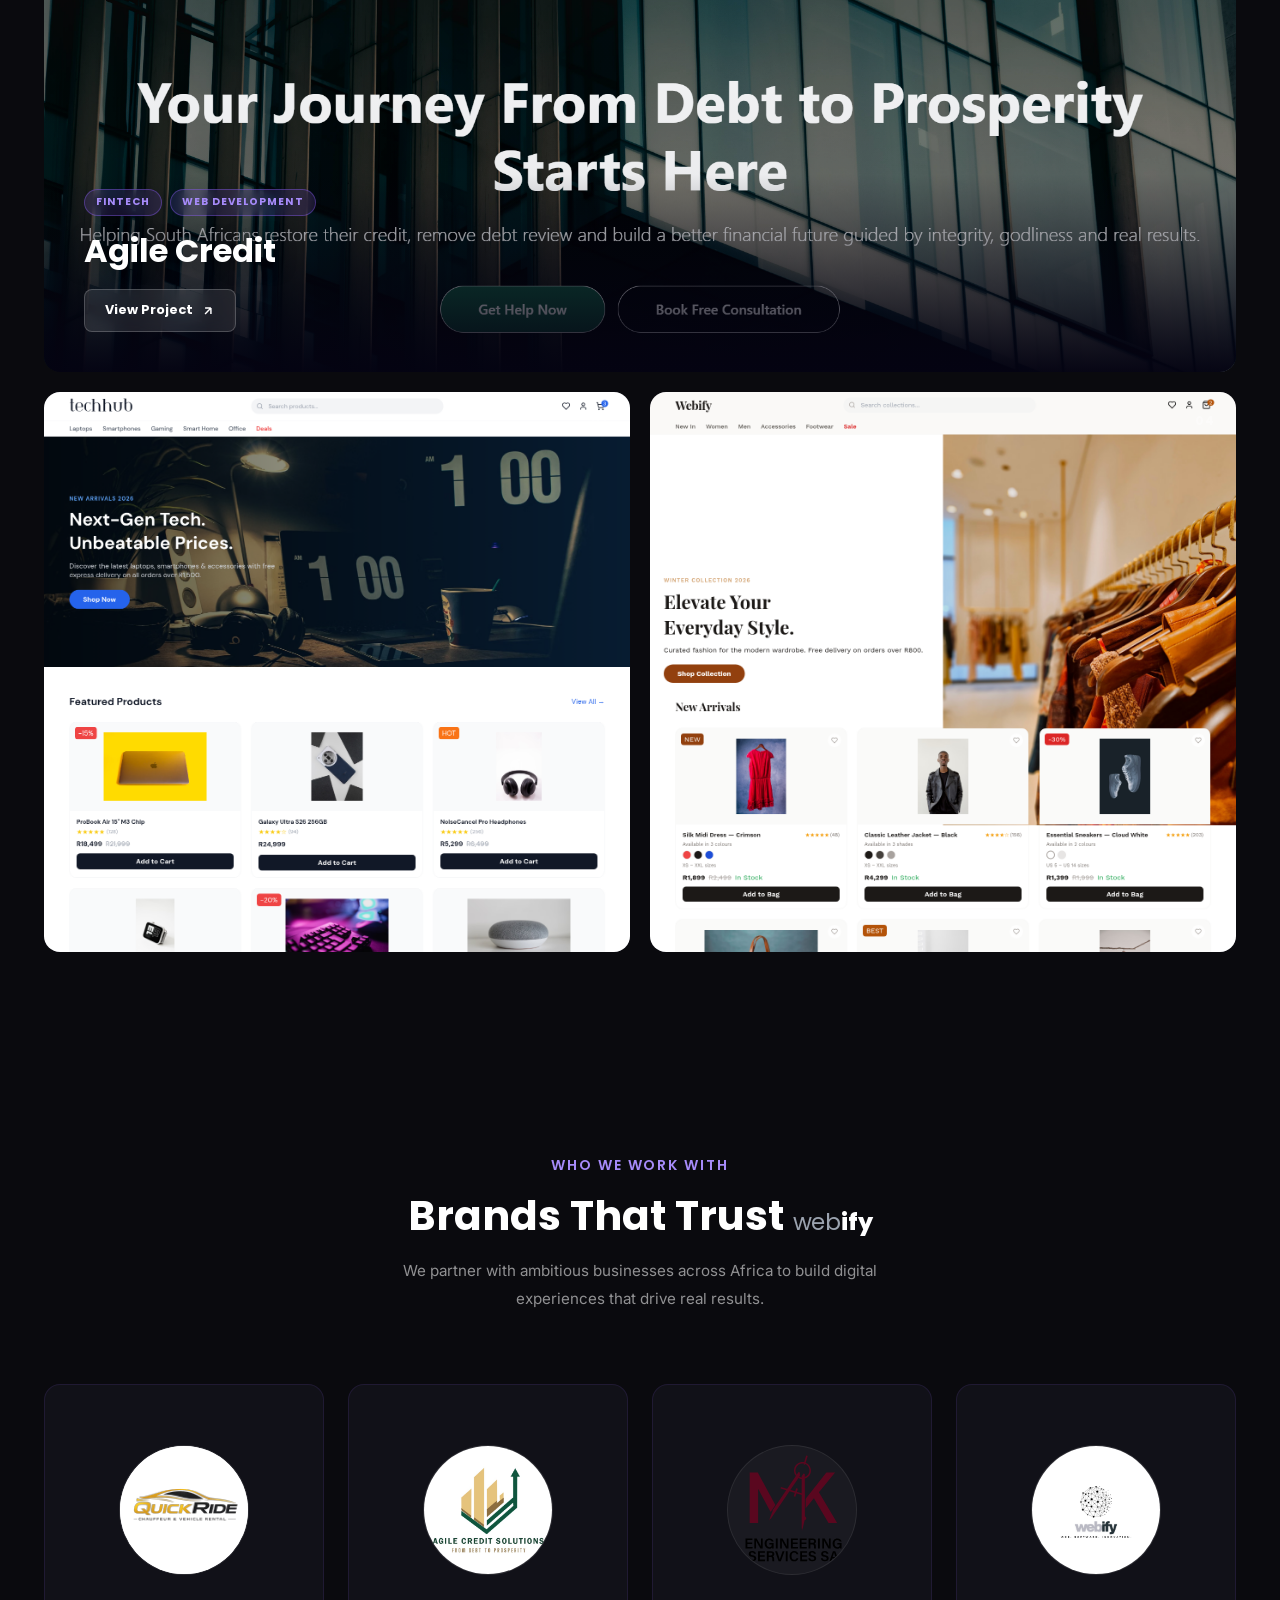
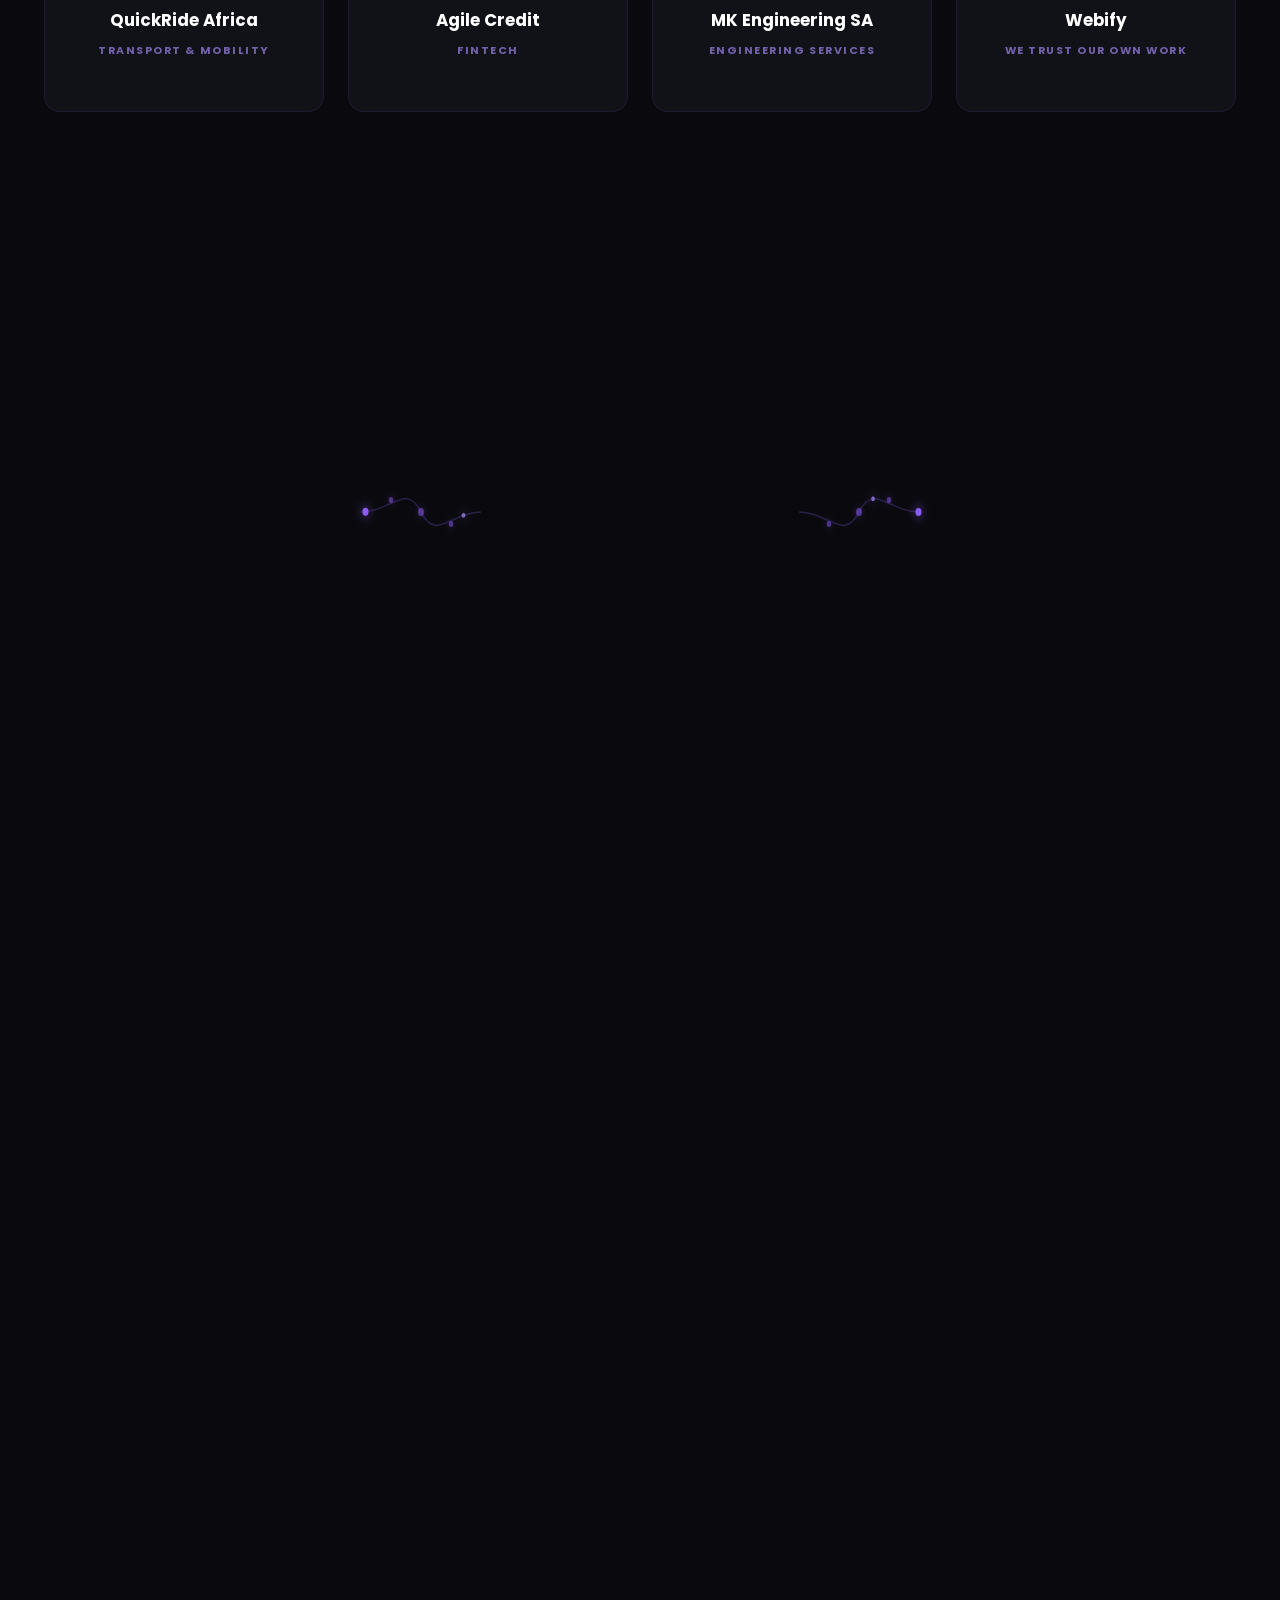
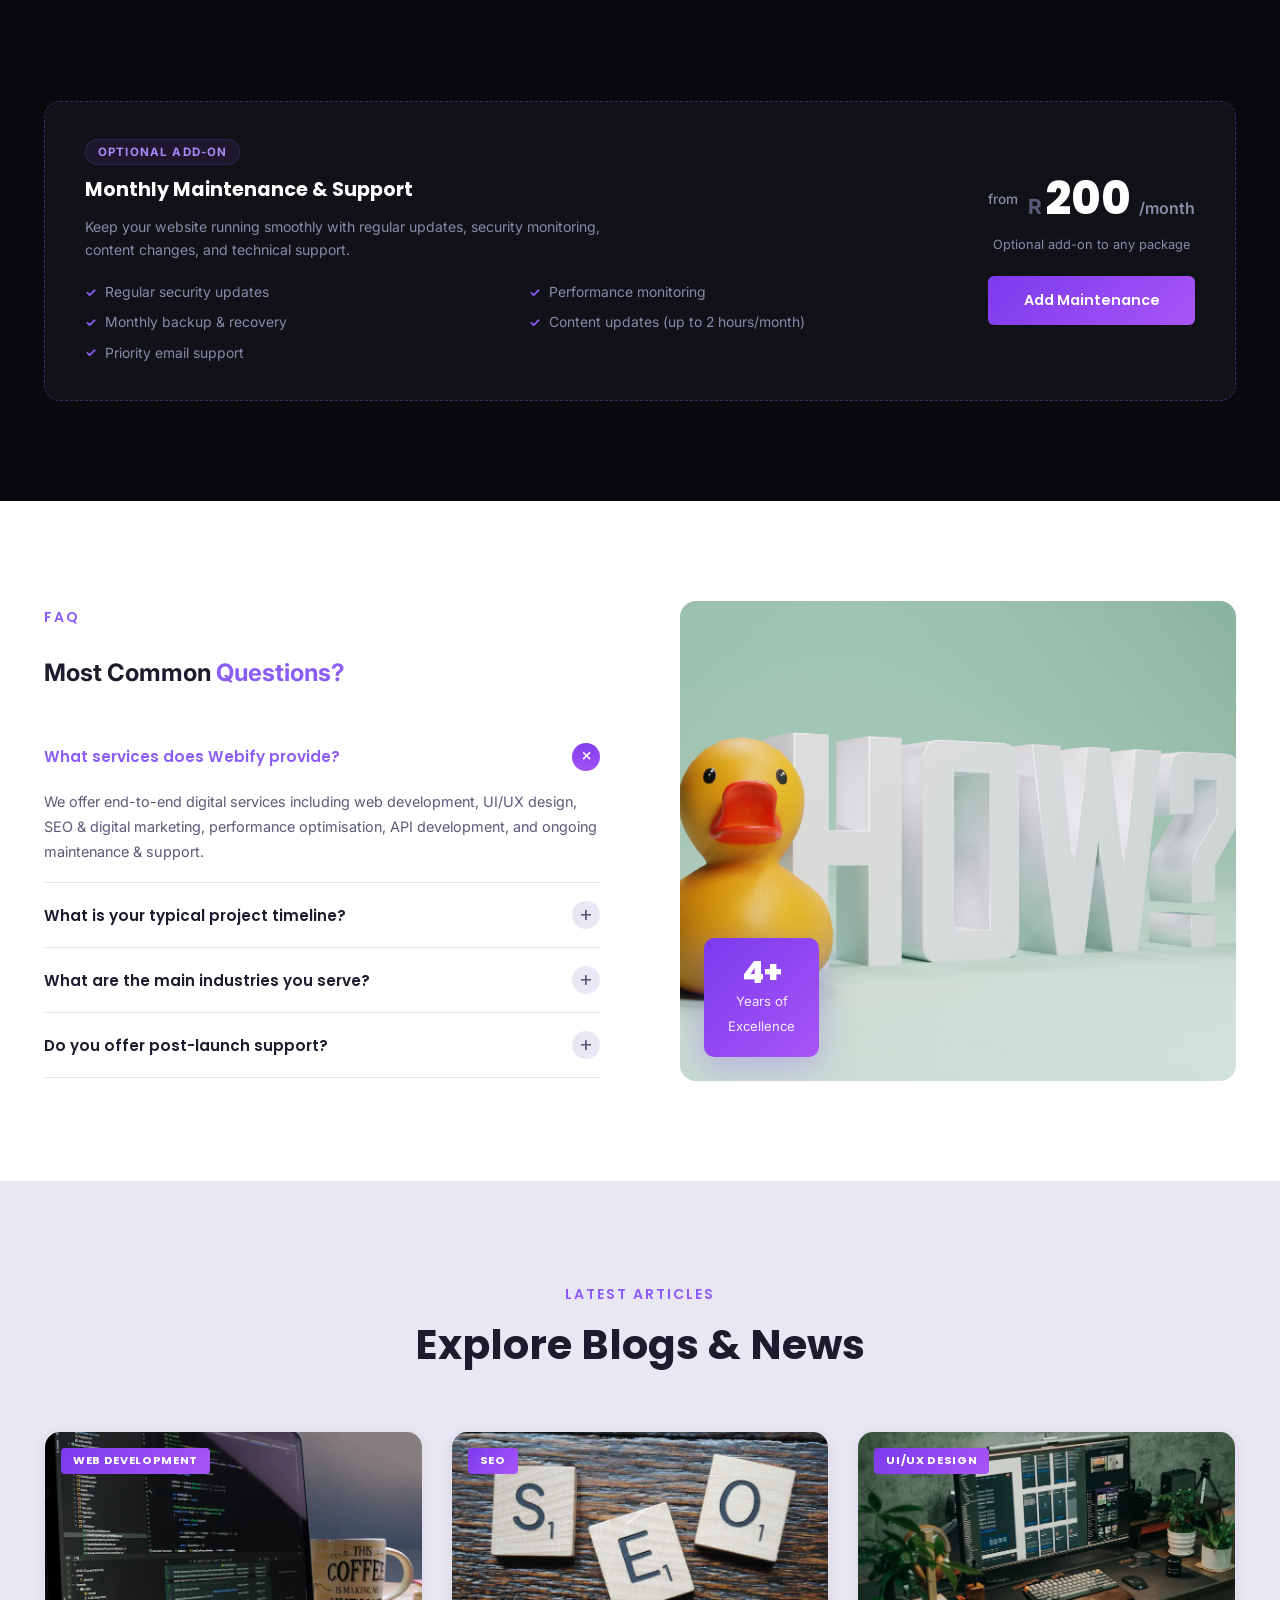
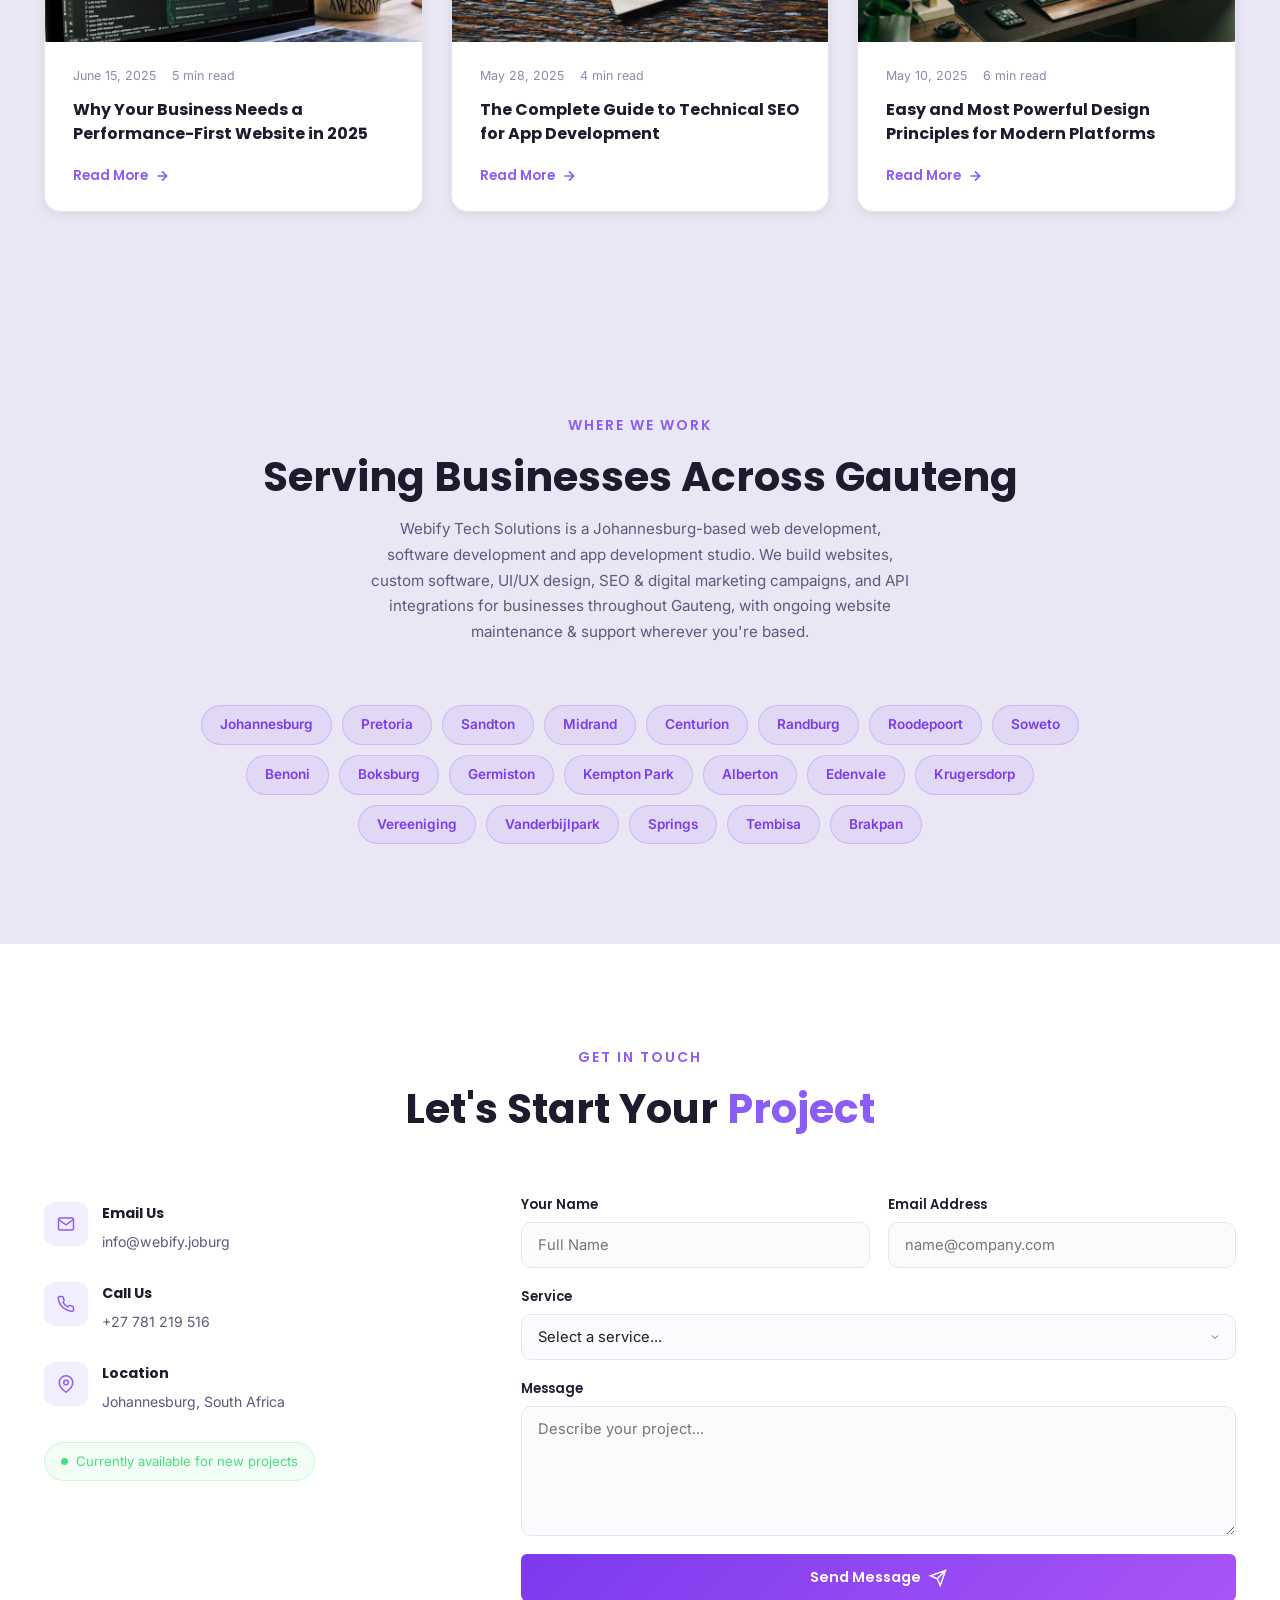
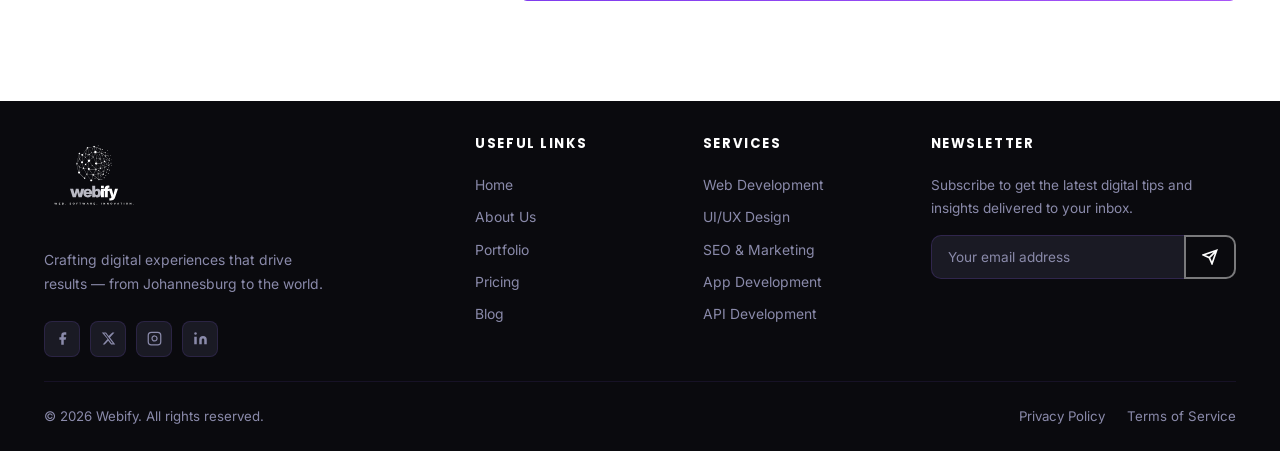
==== commit 40c909c0: "Optimize title, meta description, and H1 for target keywords Adds a keyword-rich title tag and H1 ("" ====
--- a/index.html
+++ b/index.html
@@ -3,8 +3,8 @@
 <head>
     <meta charset="UTF-8">
     <meta name="viewport" content="width=device-width, initial-scale=1.0">
-    <meta name="description" content="Webify — Premium web &amp; software development studio in Johannesburg. We craft digital experiences that drive results.">
-    <title>Webify</title>
+    <meta name="description" content="Webify Tech Solutions is a web development, software development &amp; app development studio in Johannesburg, serving businesses across Gauteng. UI/UX design, SEO &amp; digital marketing, API development, and website maintenance &amp; support.">
+    <title>Webify Tech Solutions | Web &amp; Software Development in Johannesburg, Gauteng</title>
     <link rel="canonical" href="https://www.webify.joburg/">
     <link rel="icon" href="/favicon.ico" sizes="32x32">
     <link rel="icon" type="image/png" sizes="16x16" href="img/Webify/favicon/favicon-16.png">
@@ -67,8 +67,8 @@
             <span class="hero-badge reveal-up">
                 Web | Software | Innovation
             </span>
-            <h1 class="reveal-up">Crafting Digital Experiences<br>That <span class="text-orange">Drive Results</span></h1>
-            <p class="reveal-up">Premium web development services for businesses that demand excellence. We transform ideas into pixel-perfect, high-performance digital products.</p>
+            <h1 class="reveal-up">Web &amp; Software Development<br>Studio In <span class="text-orange">Johannesburg, Gauteng</span></h1>
+            <p class="reveal-up">Webify Tech Solutions delivers premium web development, software development, and app development for businesses across Gauteng. We transform ideas into pixel-perfect, high-performance digital products.</p>
             <div class="hero-btns reveal-up">
                 <a href="#contact" class="btn btn-orange btn-lg">Get Started</a>
                 <a href="#about" class="btn btn-outline-white btn-lg">
@@ -600,6 +600,39 @@
     </div>
 </section>
 
+<!-- ===================== AREAS SERVED ===================== -->
+<section class="section-light" id="areas">
+    <div class="container">
+        <div class="section-head center reveal-up">
+            <span class="section-tag">Where We Work</span>
+            <h2>Serving Businesses Across Gauteng</h2>
+            <p class="section-desc">Webify Tech Solutions is a Johannesburg-based web development, software development and app development studio. We build websites, custom software, UI/UX design, SEO &amp; digital marketing campaigns, and API integrations for businesses throughout Gauteng, with ongoing website maintenance &amp; support wherever you're based.</p>
+        </div>
+        <div class="area-tags reveal-up">
+            <span class="area-tag">Johannesburg</span>
+            <span class="area-tag">Pretoria</span>
+            <span class="area-tag">Sandton</span>
+            <span class="area-tag">Midrand</span>
+            <span class="area-tag">Centurion</span>
+            <span class="area-tag">Randburg</span>
+            <span class="area-tag">Roodepoort</span>
+            <span class="area-tag">Soweto</span>
+            <span class="area-tag">Benoni</span>
+            <span class="area-tag">Boksburg</span>
+            <span class="area-tag">Germiston</span>
+            <span class="area-tag">Kempton Park</span>
+            <span class="area-tag">Alberton</span>
+            <span class="area-tag">Edenvale</span>
+            <span class="area-tag">Krugersdorp</span>
+            <span class="area-tag">Vereeniging</span>
+            <span class="area-tag">Vanderbijlpark</span>
+            <span class="area-tag">Springs</span>
+            <span class="area-tag">Tembisa</span>
+            <span class="area-tag">Brakpan</span>
+        </div>
+    </div>
+</section>
+
 <!-- ===================== CONTACT ===================== -->
 <section class="section-white" id="contact">
     <div class="container">
--- a/css/main.css
+++ b/css/main.css
@@ -398,6 +398,15 @@
 .about-list { margin-bottom:32px; display:flex; flex-direction:column; gap:8px; }
 .about-list li { font-size:.9rem; color:var(--text-2); padding-left:22px; position:relative; }
 .about-list li::before { content:'✓'; position:absolute; left:0; color:var(--iris); font-weight:700; }
+
+/* Areas served */
+.area-tags { display:flex; flex-wrap:wrap; justify-content:center; gap:10px; max-width:900px; margin:0 auto; }
+.area-tag {
+    font-size:.85rem; font-weight:600; color:var(--iris-d);
+    background:var(--iris-subtle); border:1px solid var(--iris-subtle3);
+    padding:8px 18px; border-radius:999px; transition:var(--trans);
+}
+.area-tag:hover { background:var(--iris-grad); color:#fff; border-color:transparent; }
 
 /* ============================================================
    STATS BAR — iris/violet gradient
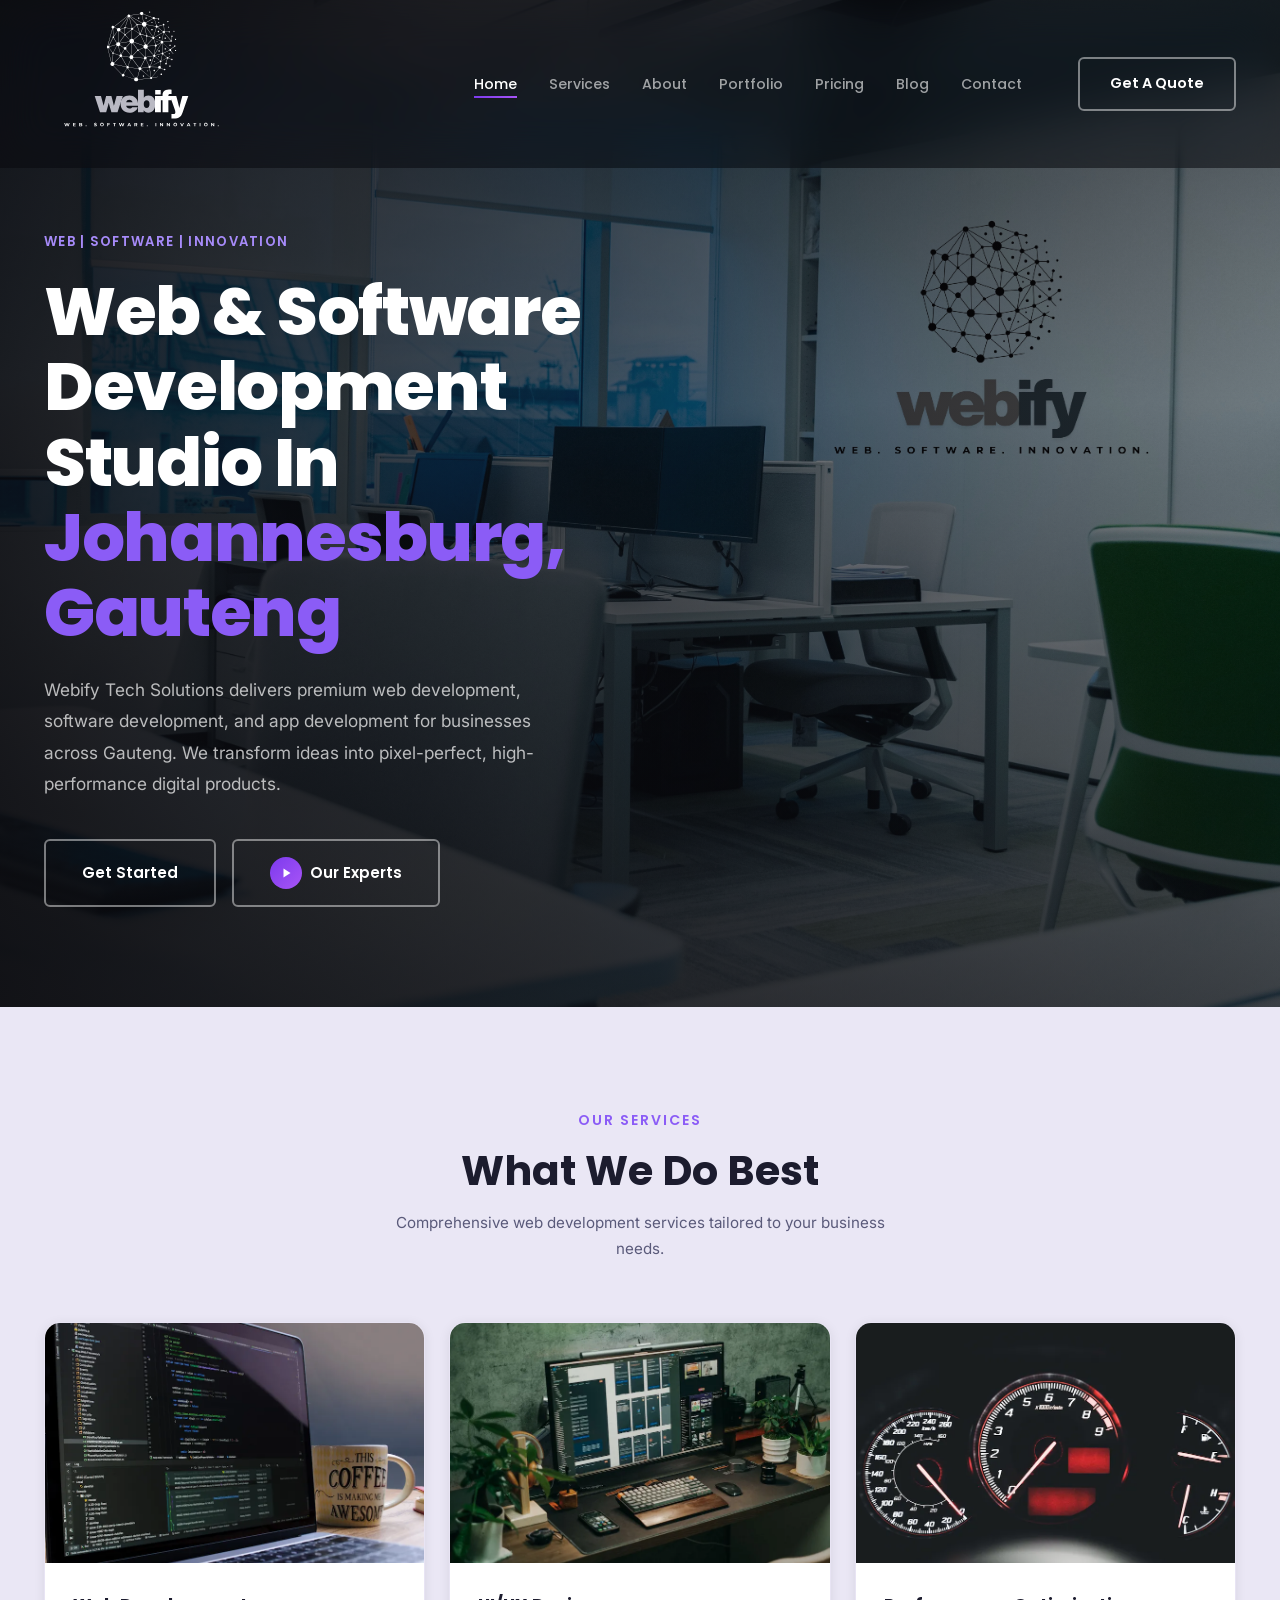
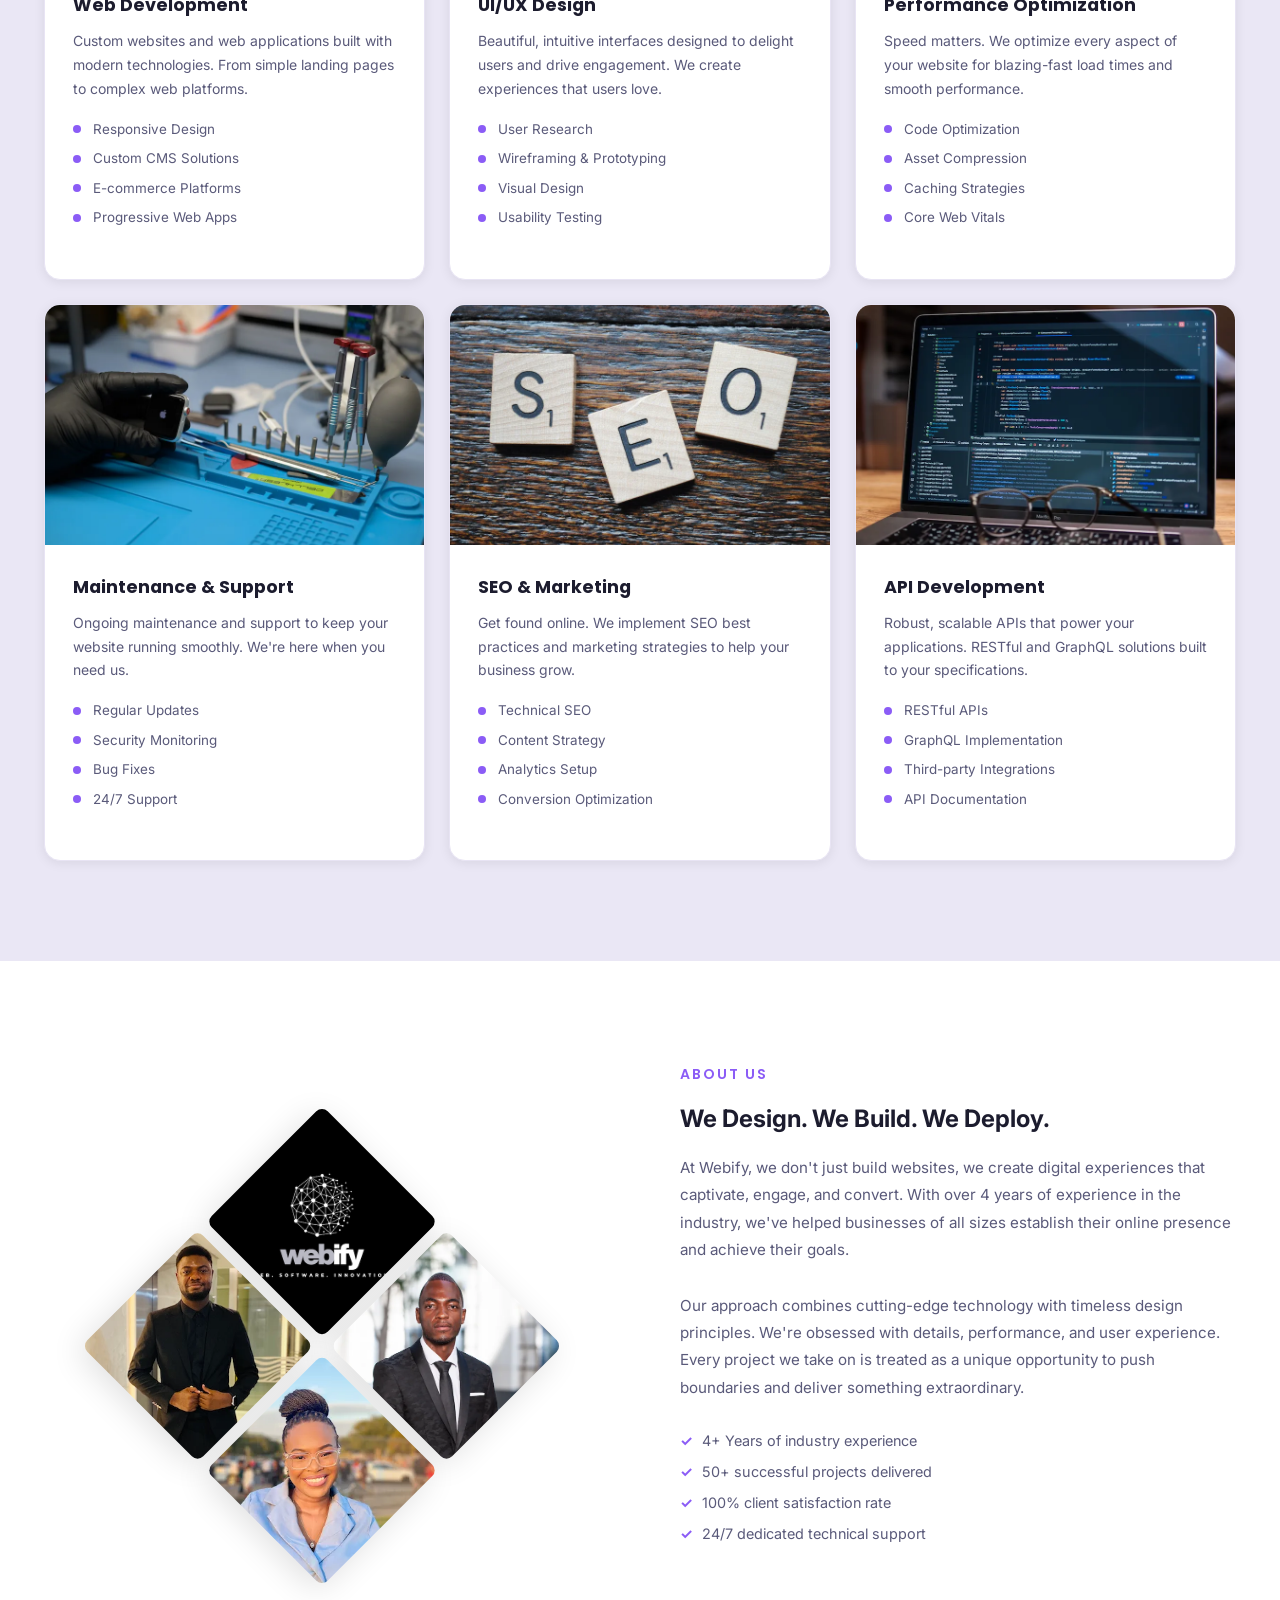
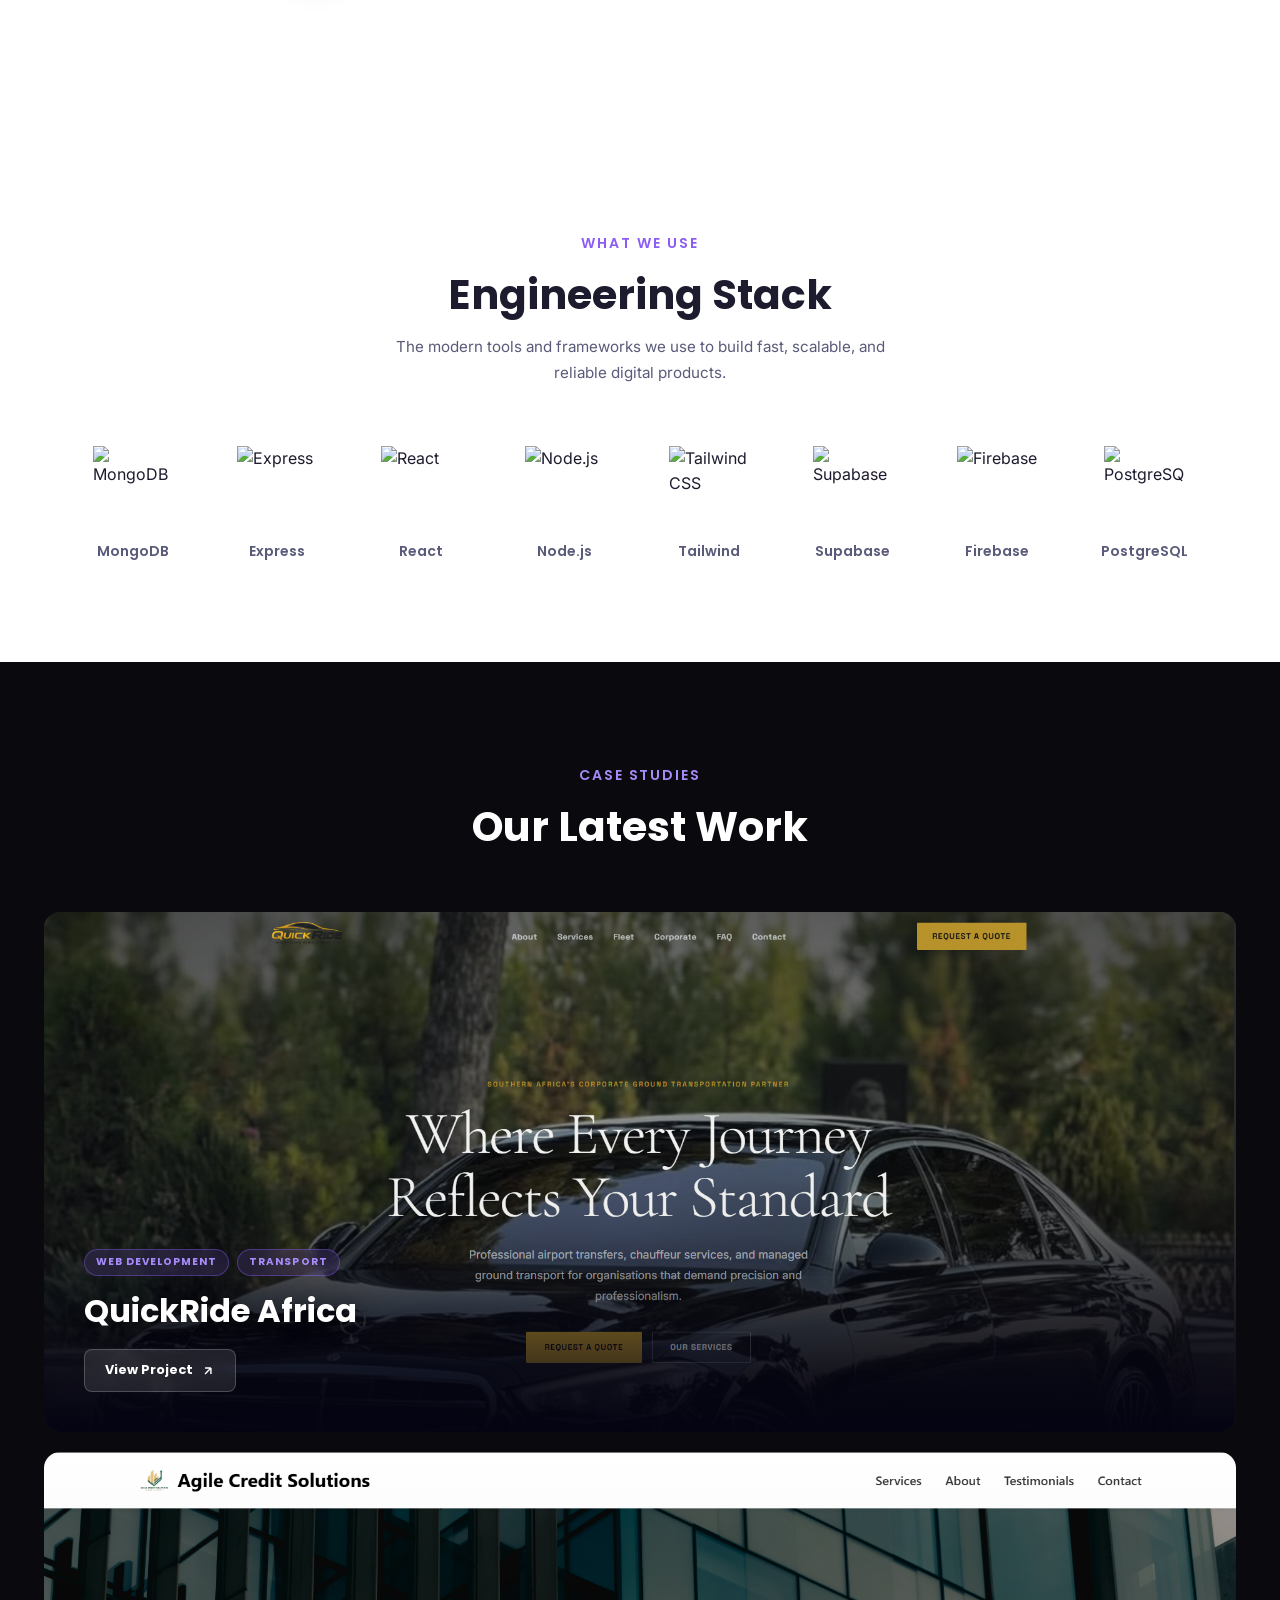
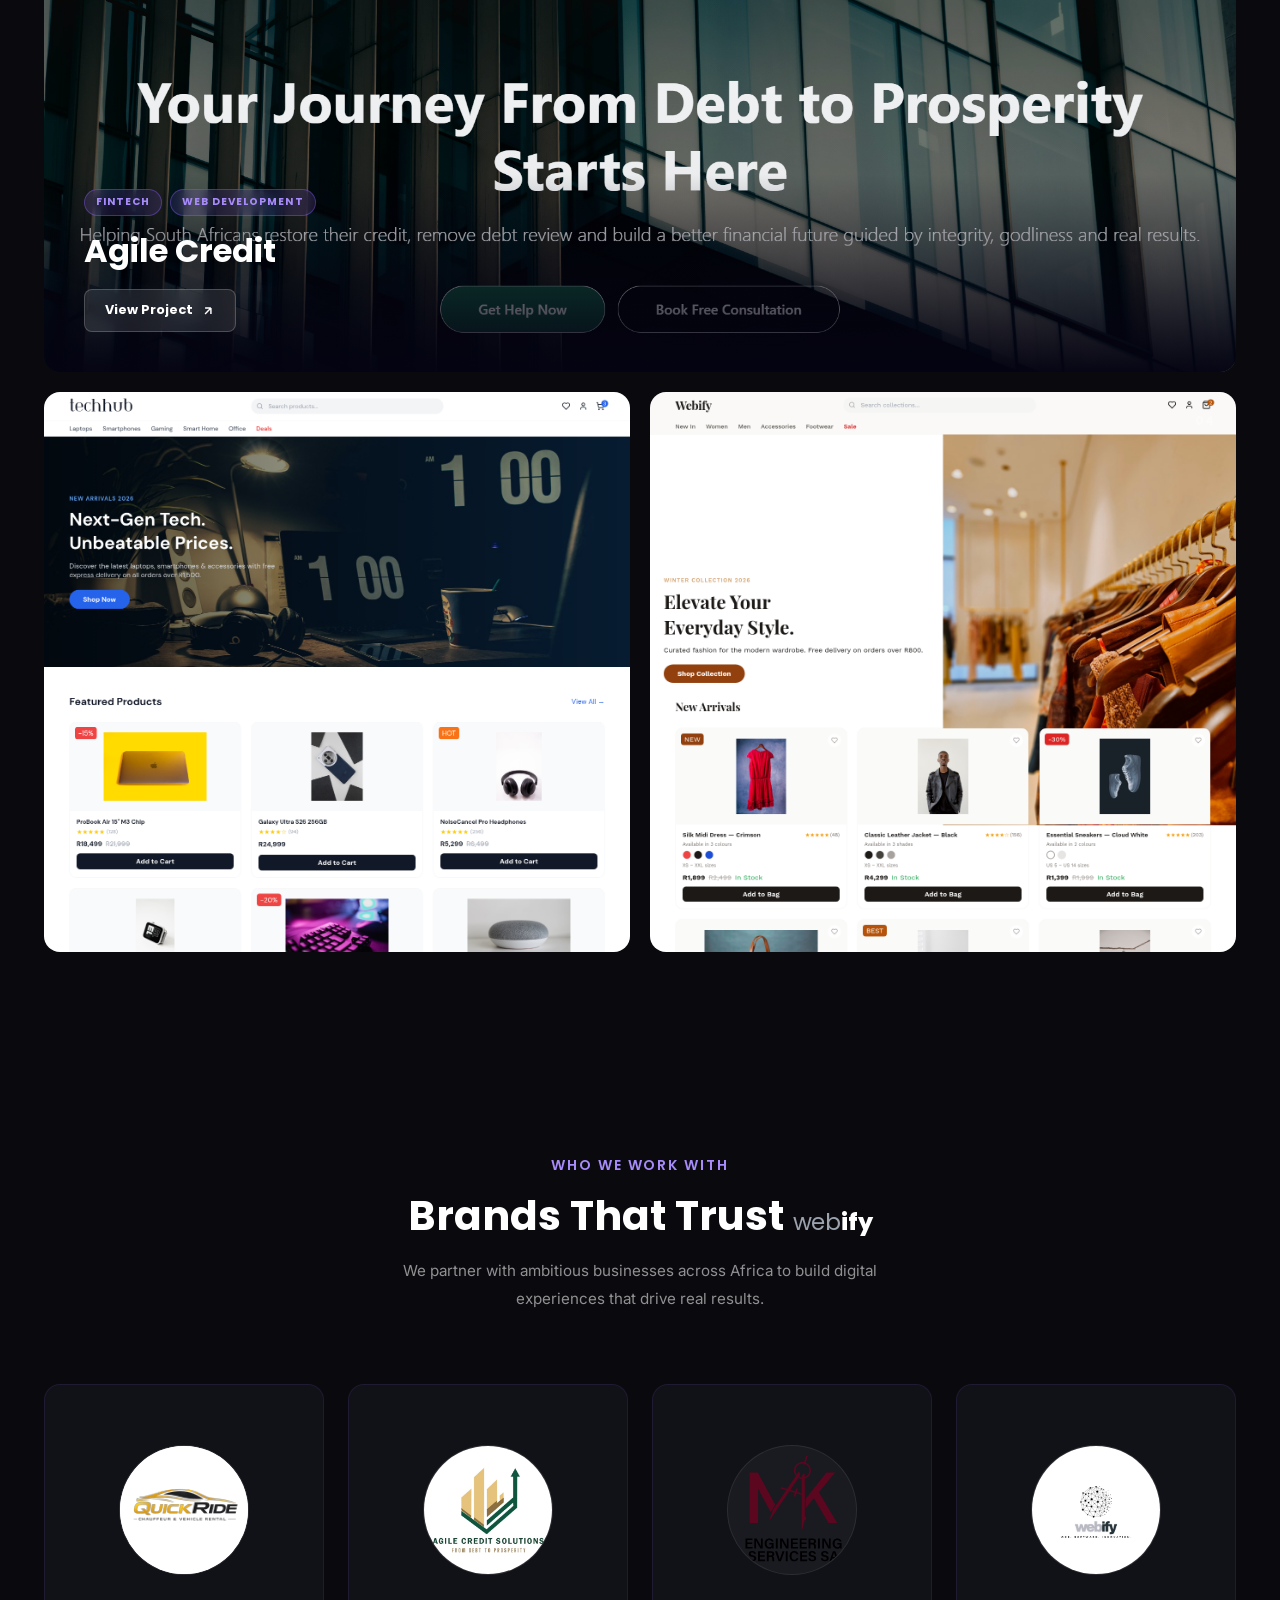
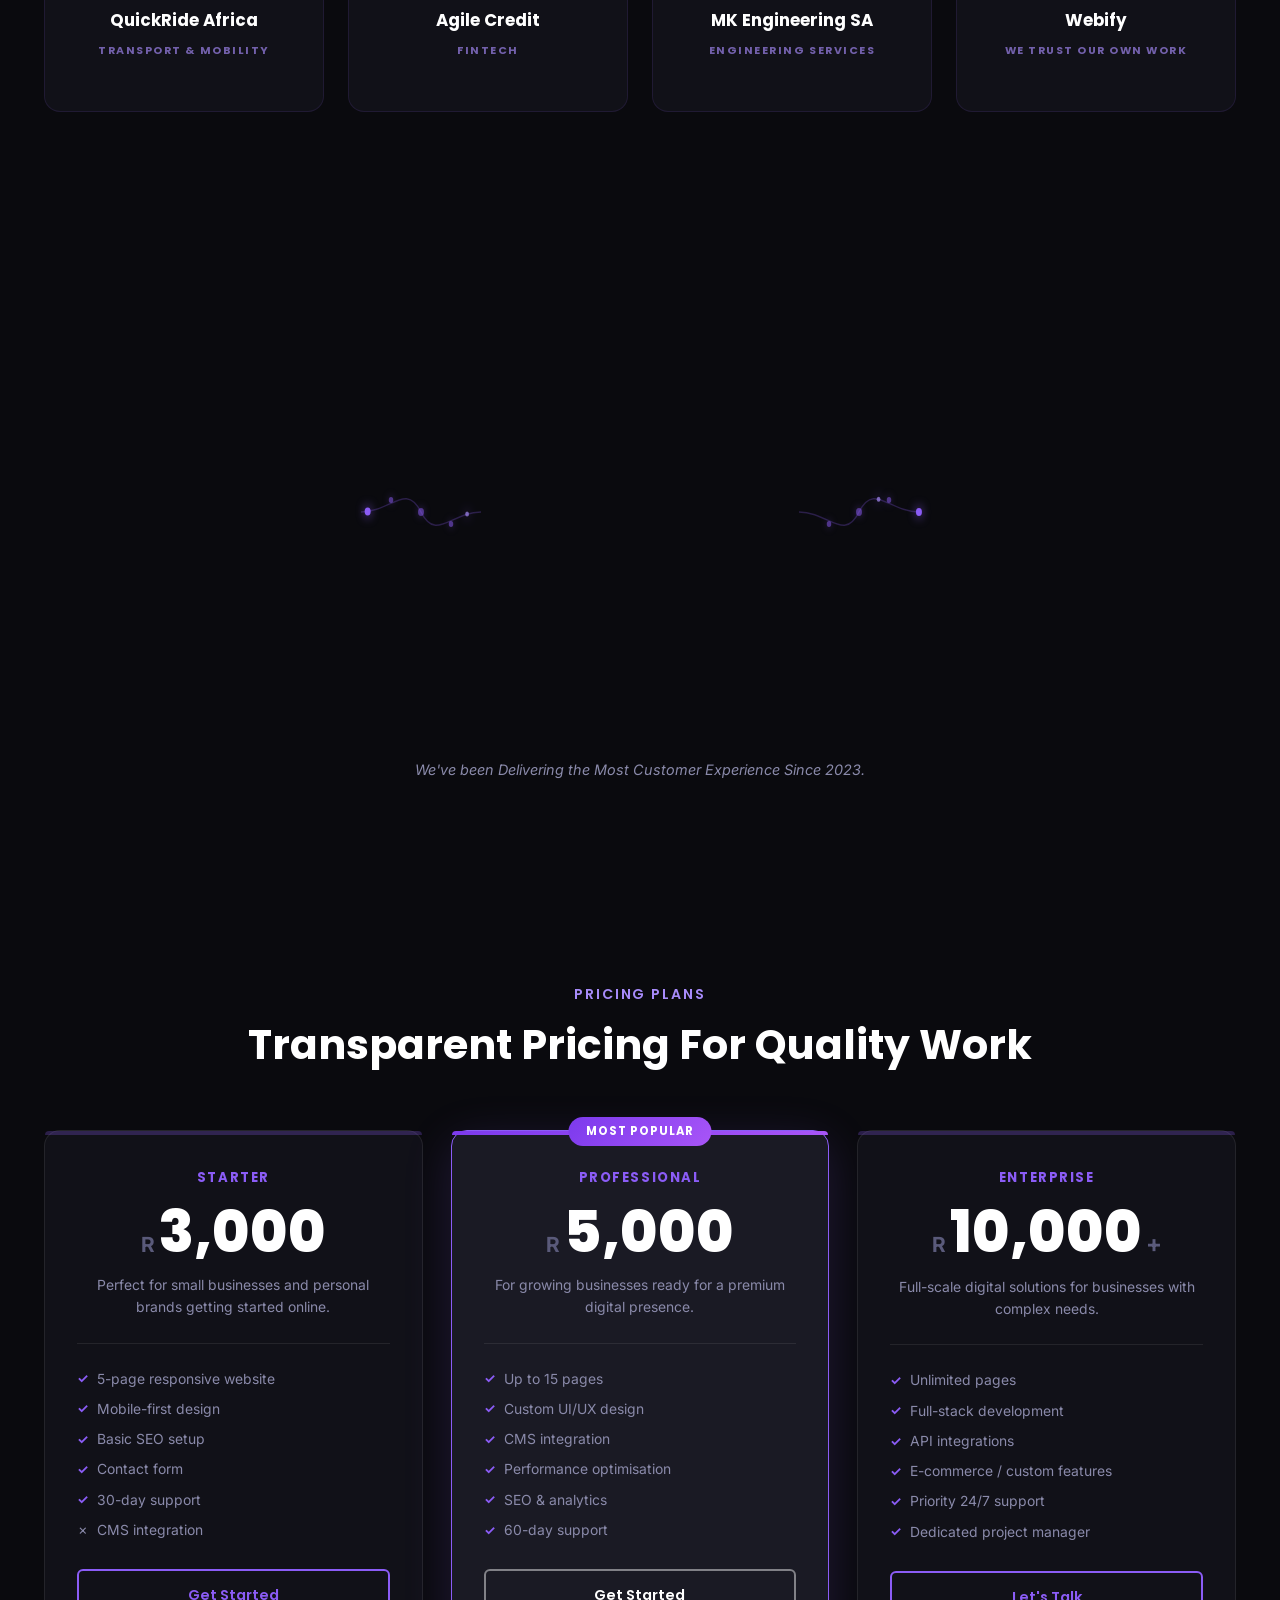
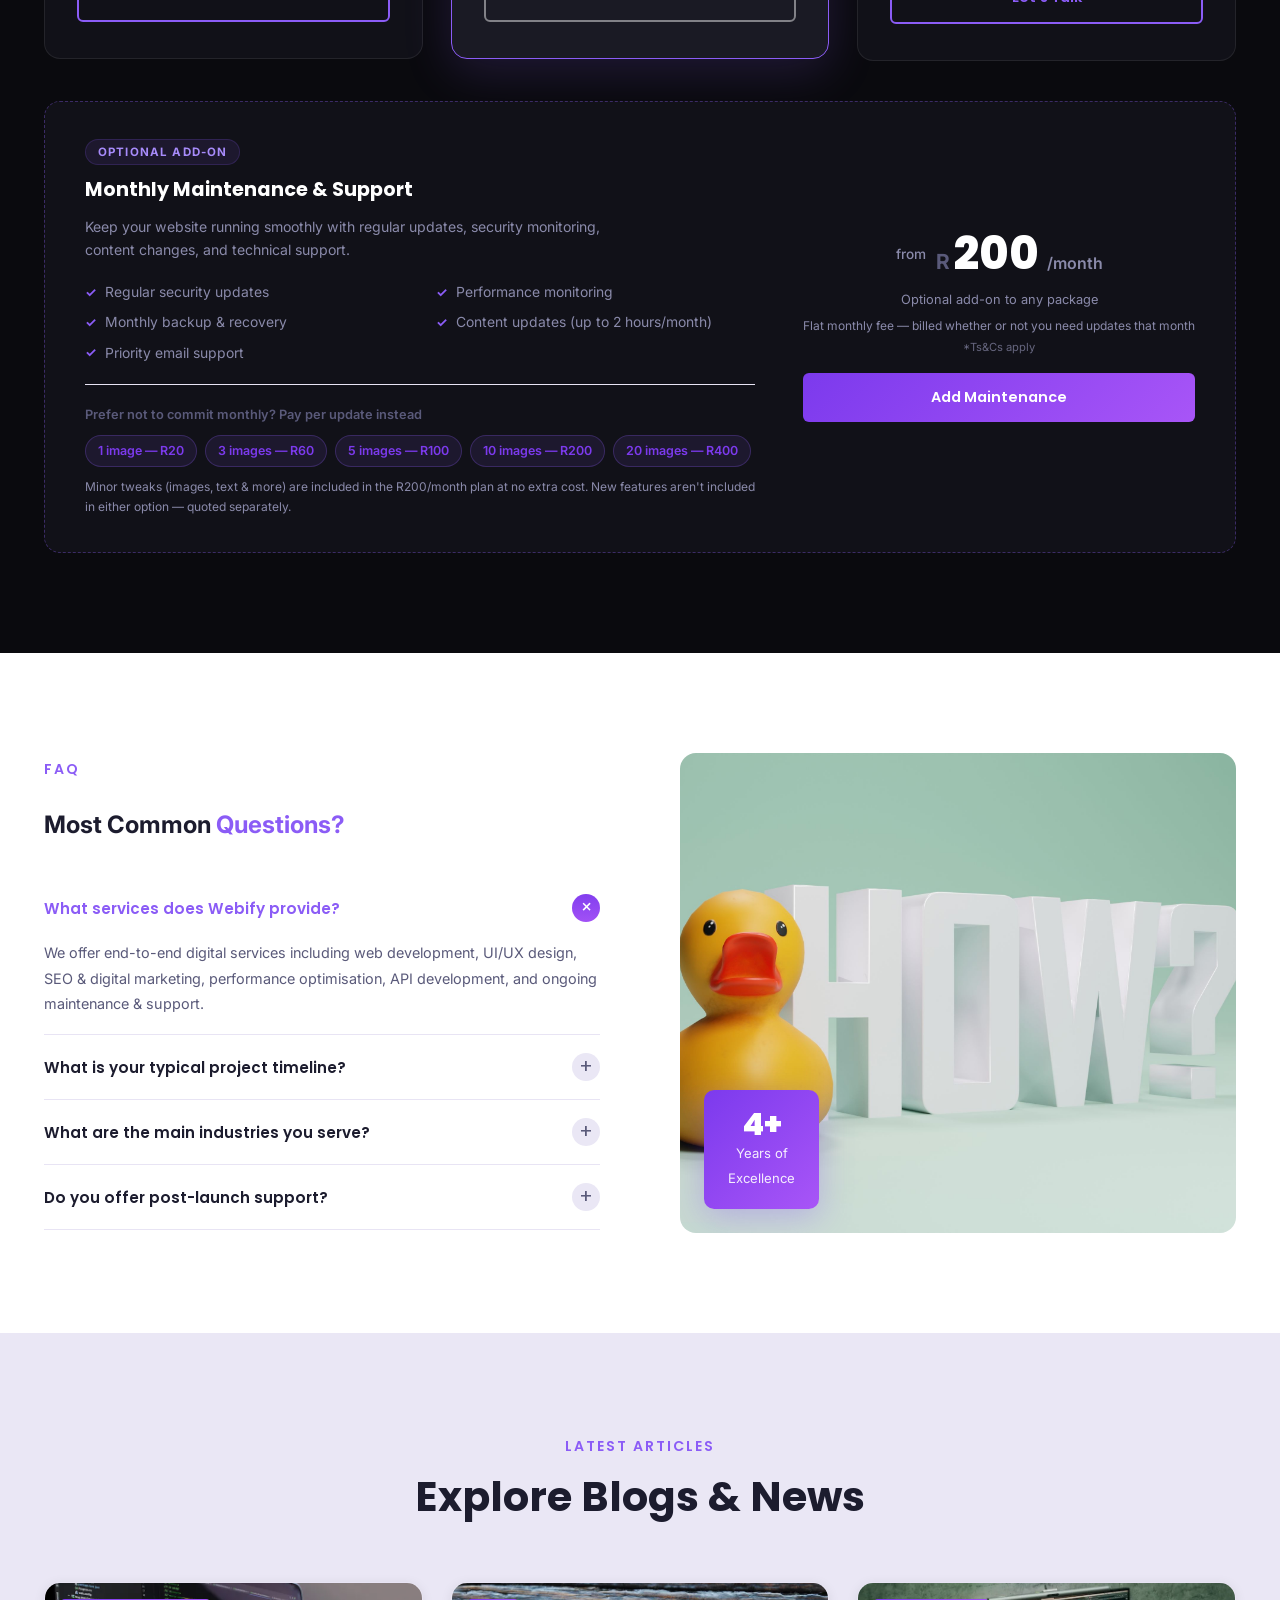
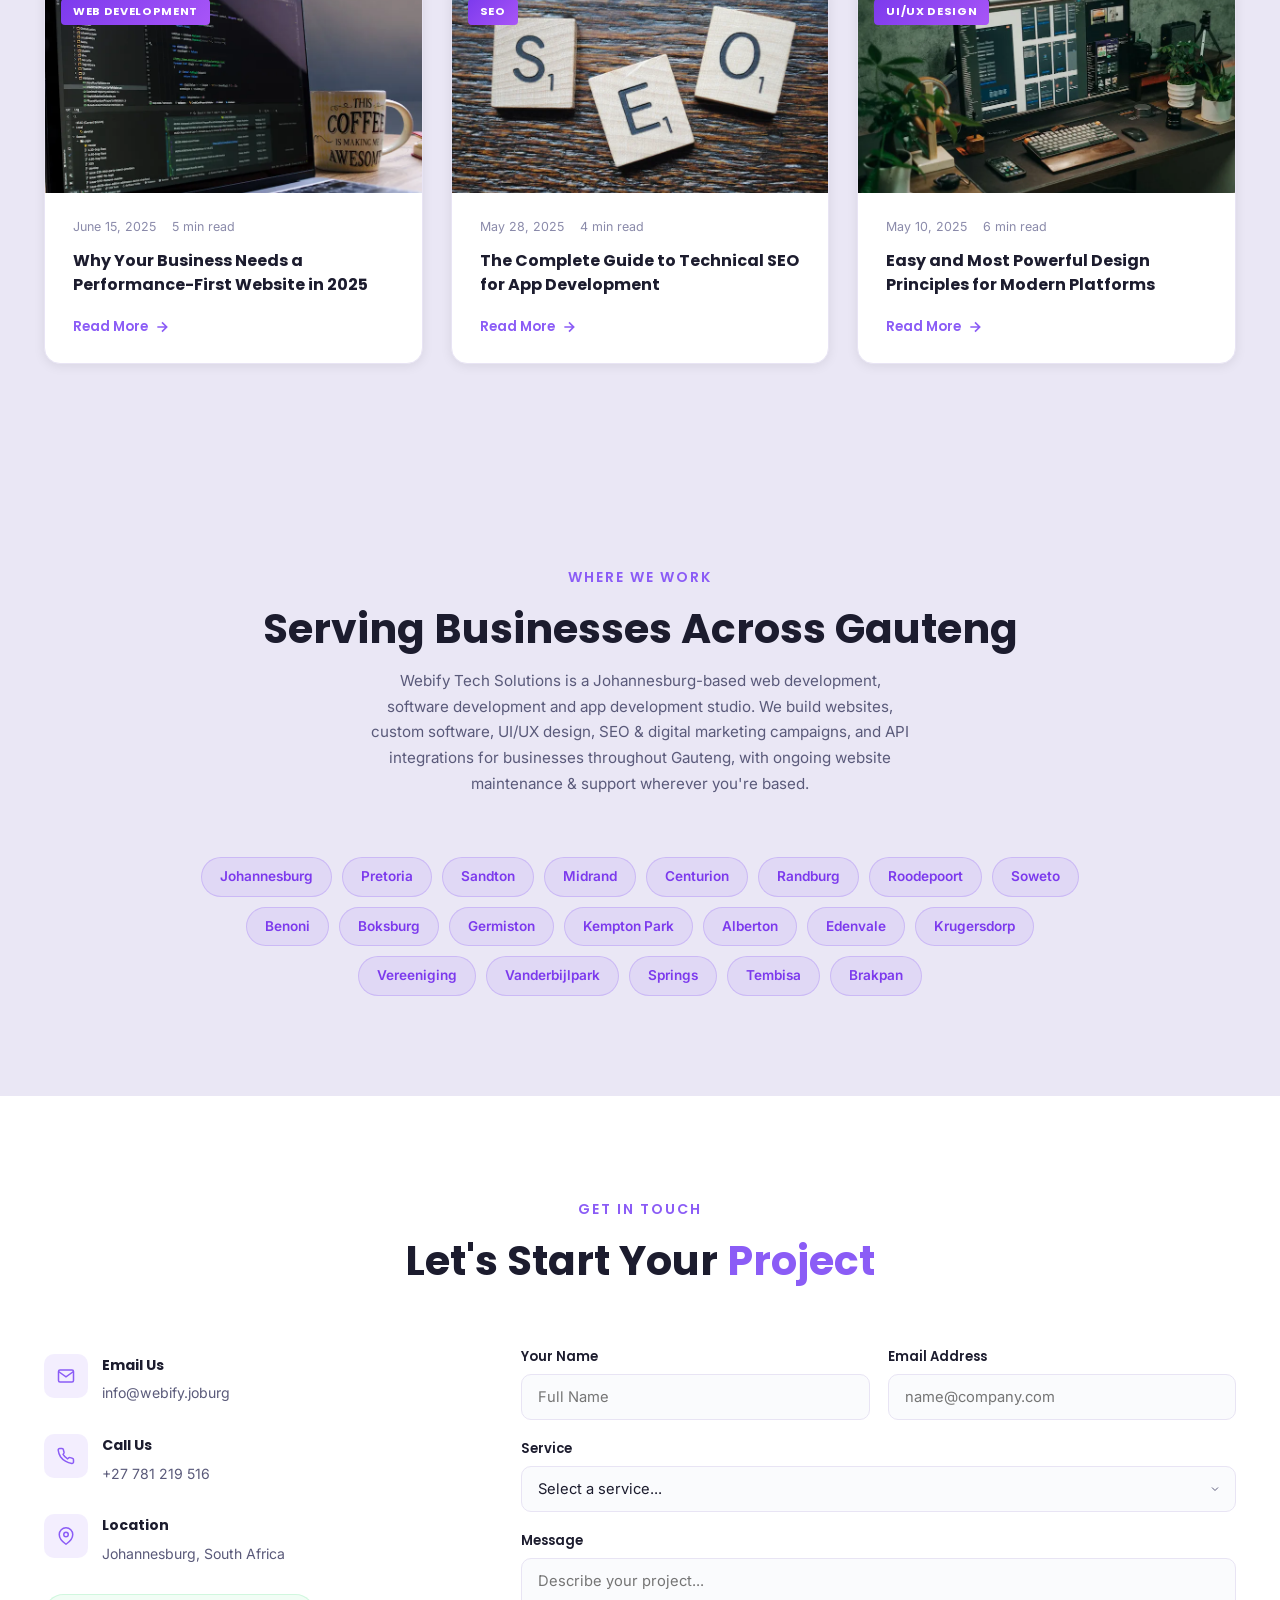
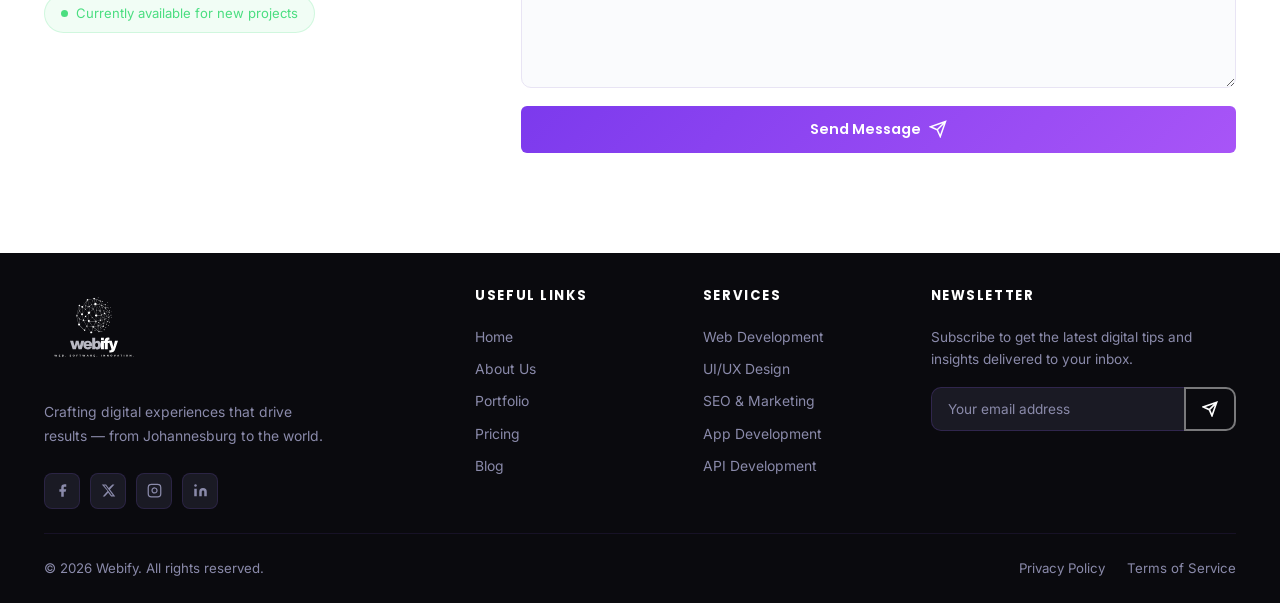
==== commit dcc3566a: "Update maintenance plan pricing and FAQ, apply formatting Raises Starter plan to R3,000, adds image-" ====
--- a/index.html
+++ b/index.html
@@ -1,767 +1,1321 @@
-<!DOCTYPE html>
+<!doctype html>
 <html lang="en">
-<head>
-    <meta charset="UTF-8">
-    <meta name="viewport" content="width=device-width, initial-scale=1.0">
-    <meta name="description" content="Webify Tech Solutions is a web development, software development &amp; app development studio in Johannesburg, serving businesses across Gauteng. UI/UX design, SEO &amp; digital marketing, API development, and website maintenance &amp; support.">
-    <title>Webify Tech Solutions | Web &amp; Software Development in Johannesburg, Gauteng</title>
-    <link rel="canonical" href="https://www.webify.joburg/">
-    <link rel="icon" href="/favicon.ico" sizes="32x32">
-    <link rel="icon" type="image/png" sizes="16x16" href="img/Webify/favicon/favicon-16.png">
-    <link rel="icon" type="image/png" sizes="32x32" href="img/Webify/favicon/favicon-32.png">
-    <link rel="icon" type="image/png" sizes="48x48" href="img/Webify/favicon/favicon-48.png">
-    <link rel="icon" type="image/png" sizes="96x96" href="img/Webify/favicon/favicon-96.png">
-    <link rel="icon" type="image/png" sizes="192x192" href="img/Webify/favicon/favicon-192.png">
-    <link rel="icon" type="image/png" sizes="512x512" href="img/Webify/favicon/favicon-512.png">
-    <link rel="apple-touch-icon" sizes="180x180" href="img/Webify/favicon/apple-touch-icon.png">
-    <link rel="preconnect" href="https://fonts.googleapis.com">
-    <link rel="preconnect" href="https://fonts.gstatic.com" crossorigin>
-    <link href="https://fonts.googleapis.com/css2?family=Poppins:wght@400;500;600;700;800&family=Inter:wght@400;500;600&display=swap" rel="stylesheet">
-    <link rel="stylesheet" href="css/main.css">
-    <link rel="stylesheet" href="css/portfolio.css">
-    <link rel="stylesheet" href="css/animations.css">
+  <head>
+    <meta charset="UTF-8" />
+    <meta name="viewport" content="width=device-width, initial-scale=1.0" />
+    <meta
+      name="description"
+      content="Webify Tech Solutions is a web development, software development &amp; app development studio in Johannesburg, serving businesses across Gauteng. UI/UX design, SEO &amp; digital marketing, API development, and website maintenance &amp; support."
+    />
+    <title>
+      Webify Tech Solutions | Web &amp; Software Development in Johannesburg,
+      Gauteng
+    </title>
+    <link rel="canonical" href="https://www.webify.joburg/" />
+    <link rel="icon" href="/favicon.ico" sizes="32x32" />
+    <link
+      rel="icon"
+      type="image/png"
+      sizes="16x16"
+      href="img/Webify/favicon/favicon-16.png"
+    />
+    <link
+      rel="icon"
+      type="image/png"
+      sizes="32x32"
+      href="img/Webify/favicon/favicon-32.png"
+    />
+    <link
+      rel="icon"
+      type="image/png"
+      sizes="48x48"
+      href="img/Webify/favicon/favicon-48.png"
+    />
+    <link
+      rel="icon"
+      type="image/png"
+      sizes="96x96"
+      href="img/Webify/favicon/favicon-96.png"
+    />
+    <link
+      rel="icon"
+      type="image/png"
+      sizes="192x192"
+      href="img/Webify/favicon/favicon-192.png"
+    />
+    <link
+      rel="icon"
+      type="image/png"
+      sizes="512x512"
+      href="img/Webify/favicon/favicon-512.png"
+    />
+    <link
+      rel="apple-touch-icon"
+      sizes="180x180"
+      href="img/Webify/favicon/apple-touch-icon.png"
+    />
+    <link rel="preconnect" href="https://fonts.googleapis.com" />
+    <link rel="preconnect" href="https://fonts.gstatic.com" crossorigin />
+    <link
+      href="https://fonts.googleapis.com/css2?family=Poppins:wght@400;500;600;700;800&family=Inter:wght@400;500;600&display=swap"
+      rel="stylesheet"
+    />
+    <link rel="stylesheet" href="css/main.css" />
+    <link rel="stylesheet" href="css/portfolio.css" />
+    <link rel="stylesheet" href="css/animations.css" />
     <script defer src="/_vercel/insights/script.js"></script>
-</head>
-<body>
-
-<!-- ===================== PROMO BANNER ===================== -->
-<!-- To activate: set PROMO_ACTIVE = true in js/main.js and update the message below -->
-<div class="promo-banner" id="promoBanner" aria-live="polite" hidden>
-    <p class="promo-text">
-        🎉 <strong>Limited Offer:</strong> Get 20% off your first website project — <a href="#contact" class="promo-link">Claim it now</a>
-    </p>
-    <button class="promo-close" id="promoClose" aria-label="Close promotion banner">✕</button>
-</div>
-
-<!-- ===================== NAVBAR ===================== -->
-<header class="header" id="header">
-    <nav class="navbar container">
+  </head>
+  <body>
+    <!-- ===================== PROMO BANNER ===================== -->
+    <!-- To activate: set PROMO_ACTIVE = true in js/main.js and update the message below -->
+    <div class="promo-banner" id="promoBanner" aria-live="polite" hidden>
+      <p class="promo-text">
+        🎉 <strong>Limited Offer:</strong> Get 20% off your first website
+        project — <a href="#contact" class="promo-link">Claim it now</a>
+      </p>
+      <button
+        class="promo-close"
+        id="promoClose"
+        aria-label="Close promotion banner"
+      >
+        ✕
+      </button>
+    </div>
+
+    <!-- ===================== NAVBAR ===================== -->
+    <header class="header" id="header">
+      <nav class="navbar container">
         <a href="#home" class="logo">
-            <img src="img/Webify/svg/nav.svg" alt="Webify" class="logo-img">
+          <img src="img/Webify/svg/nav.svg" alt="Webify" class="logo-img" />
         </a>
         <button class="nav-toggle" id="navToggle" aria-label="Toggle menu">
-            <span></span><span></span><span></span>
+          <span></span><span></span><span></span>
         </button>
         <ul class="nav-menu" id="navMenu">
-            <li><a href="#home"       class="nav-link">Home</a></li>
-            <li><a href="#services"   class="nav-link">Services</a></li>
-            <li><a href="#about"      class="nav-link">About</a></li>
-            <li><a href="#portfolio"  class="nav-link">Portfolio</a></li>
-            <li><a href="#pricing"    class="nav-link">Pricing</a></li>
-            <li><a href="#blog"       class="nav-link">Blog</a></li>
-            <li><a href="#contact"    class="nav-link">Contact</a></li>
+          <li><a href="#home" class="nav-link">Home</a></li>
+          <li><a href="#services" class="nav-link">Services</a></li>
+          <li><a href="#about" class="nav-link">About</a></li>
+          <li><a href="#portfolio" class="nav-link">Portfolio</a></li>
+          <li><a href="#pricing" class="nav-link">Pricing</a></li>
+          <li><a href="#blog" class="nav-link">Blog</a></li>
+          <li><a href="#contact" class="nav-link">Contact</a></li>
         </ul>
         <a href="#contact" class="btn btn-orange nav-quote">Get A Quote</a>
-    </nav>
-</header>
-
-<!-- ===================== HERO ===================== -->
-<section class="hero" id="home">
-    <!-- Full-bleed background image -->
-    <div class="hero-bg" aria-hidden="true">
-        <img src="img/hero/5.webp" alt="">
-    </div>
-
-    <div class="hero-content container">
+      </nav>
+    </header>
+
+    <!-- ===================== HERO ===================== -->
+    <section class="hero" id="home">
+      <!-- Full-bleed background image -->
+      <div class="hero-bg" aria-hidden="true">
+        <img src="img/hero/5.webp" alt="" />
+      </div>
+
+      <div class="hero-content container">
         <div class="hero-text">
-            <span class="hero-badge reveal-up">
-                Web | Software | Innovation
-            </span>
-            <h1 class="reveal-up">Web &amp; Software Development<br>Studio In <span class="text-orange">Johannesburg, Gauteng</span></h1>
-            <p class="reveal-up">Webify Tech Solutions delivers premium web development, software development, and app development for businesses across Gauteng. We transform ideas into pixel-perfect, high-performance digital products.</p>
-            <div class="hero-btns reveal-up">
-                <a href="#contact" class="btn btn-orange btn-lg">Get Started</a>
-                <a href="#about" class="btn btn-outline-white btn-lg">
-                    <span class="play-btn"><svg viewBox="0 0 24 24" fill="currentColor"><polygon points="5,3 19,12 5,21"/></svg></span>
-                    Our Experts
-                </a>
-            </div>
-        </div>
-    </div>
-</section>
-
-<!-- ===================== SERVICES ===================== -->
-<section class="section-light" id="services">
-    <div class="container">
+          <span class="hero-badge reveal-up">
+            Web | Software | Innovation
+          </span>
+          <h1 class="reveal-up">
+            Web &amp; Software Development<br />Studio In
+            <span class="text-orange">Johannesburg, Gauteng</span>
+          </h1>
+          <p class="reveal-up">
+            Webify Tech Solutions delivers premium web development, software
+            development, and app development for businesses across Gauteng. We
+            transform ideas into pixel-perfect, high-performance digital
+            products.
+          </p>
+          <div class="hero-btns reveal-up">
+            <a href="#contact" class="btn btn-orange btn-lg">Get Started</a>
+            <a href="#about" class="btn btn-outline-white btn-lg">
+              <span class="play-btn"
+                ><svg viewBox="0 0 24 24" fill="currentColor">
+                  <polygon points="5,3 19,12 5,21" /></svg
+              ></span>
+              Our Experts
+            </a>
+          </div>
+        </div>
+      </div>
+    </section>
+
+    <!-- ===================== SERVICES ===================== -->
+    <section class="section-light" id="services">
+      <div class="container">
         <div class="section-head center reveal-up">
-            <span class="section-tag">Our Services</span>
-            <h2>What We Do Best</h2>
-            <p class="section-desc">Comprehensive web development services tailored to your business needs.</p>
+          <span class="section-tag">Our Services</span>
+          <h2>What We Do Best</h2>
+          <p class="section-desc">
+            Comprehensive web development services tailored to your business
+            needs.
+          </p>
         </div>
         <div class="services-grid">
-
-            <div class="service-card reveal-up">
-                <div class="service-thumb">
-                    <img src="img/services/web.webp" alt="Web Development" loading="lazy" decoding="async">
-                </div>
-                <div class="service-card-body">
-                    <h3>Web Development</h3>
-                    <p>Custom websites and web applications built with modern technologies. From simple landing pages to complex web platforms.</p>
-                    <ul class="srv-list">
-                        <li>Responsive Design</li>
-                        <li>Custom CMS Solutions</li>
-                        <li>E-commerce Platforms</li>
-                        <li>Progressive Web Apps</li>
-                    </ul>
-                </div>
-            </div>
-
-            <div class="service-card reveal-up" style="--delay:.08s">
-                <div class="service-thumb">
-                    <img src="img/services/ui.webp" alt="UI/UX Design" loading="lazy" decoding="async">
-                </div>
-                <div class="service-card-body">
-                    <h3>UI/UX Design</h3>
-                    <p>Beautiful, intuitive interfaces designed to delight users and drive engagement. We create experiences that users love.</p>
-                    <ul class="srv-list">
-                        <li>User Research</li>
-                        <li>Wireframing &amp; Prototyping</li>
-                        <li>Visual Design</li>
-                        <li>Usability Testing</li>
-                    </ul>
-                </div>
-            </div>
-
-            <div class="service-card reveal-up" style="--delay:.16s">
-                <div class="service-thumb">
-                    <img src="img/services/perfomance.webp" alt="Performance Optimization" loading="lazy" decoding="async">
-                </div>
-                <div class="service-card-body">
-                    <h3>Performance Optimization</h3>
-                    <p>Speed matters. We optimize every aspect of your website for blazing-fast load times and smooth performance.</p>
-                    <ul class="srv-list">
-                        <li>Code Optimization</li>
-                        <li>Asset Compression</li>
-                        <li>Caching Strategies</li>
-                        <li>Core Web Vitals</li>
-                    </ul>
-                </div>
-            </div>
-
-            <div class="service-card reveal-up" style="--delay:.08s">
-                <div class="service-thumb">
-                    <img src="img/services/maintenance.webp" alt="Maintenance & Support" loading="lazy" decoding="async">
-                </div>
-                <div class="service-card-body">
-                    <h3>Maintenance &amp; Support</h3>
-                    <p>Ongoing maintenance and support to keep your website running smoothly. We're here when you need us.</p>
-                    <ul class="srv-list">
-                        <li>Regular Updates</li>
-                        <li>Security Monitoring</li>
-                        <li>Bug Fixes</li>
-                        <li>24/7 Support</li>
-                    </ul>
-                </div>
-            </div>
-
-            <div class="service-card reveal-up" style="--delay:.16s">
-                <div class="service-thumb">
-                    <img src="img/services/seo.webp" alt="SEO & Marketing" loading="lazy" decoding="async">
-                </div>
-                <div class="service-card-body">
-                    <h3>SEO &amp; Marketing</h3>
-                    <p>Get found online. We implement SEO best practices and marketing strategies to help your business grow.</p>
-                    <ul class="srv-list">
-                        <li>Technical SEO</li>
-                        <li>Content Strategy</li>
-                        <li>Analytics Setup</li>
-                        <li>Conversion Optimization</li>
-                    </ul>
-                </div>
-            </div>
-
-            <div class="service-card reveal-up" style="--delay:.24s">
-                <div class="service-thumb">
-                    <img src="img/services/api.webp" alt="API Development" loading="lazy" decoding="async">
-                </div>
-                <div class="service-card-body">
-                    <h3>API Development</h3>
-                    <p>Robust, scalable APIs that power your applications. RESTful and GraphQL solutions built to your specifications.</p>
-                    <ul class="srv-list">
-                        <li>RESTful APIs</li>
-                        <li>GraphQL Implementation</li>
-                        <li>Third-party Integrations</li>
-                        <li>API Documentation</li>
-                    </ul>
-                </div>
-            </div>
-
-        </div>
-    </div>
-</section>
-
-<!-- ===================== ABOUT ===================== -->
-<section class="section-white about-section" id="about">
-    <div class="container">
+          <div class="service-card reveal-up">
+            <div class="service-thumb">
+              <img
+                src="img/services/web.webp"
+                alt="Web Development"
+                loading="lazy"
+                decoding="async"
+              />
+            </div>
+            <div class="service-card-body">
+              <h3>Web Development</h3>
+              <p>
+                Custom websites and web applications built with modern
+                technologies. From simple landing pages to complex web
+                platforms.
+              </p>
+              <ul class="srv-list">
+                <li>Responsive Design</li>
+                <li>Custom CMS Solutions</li>
+                <li>E-commerce Platforms</li>
+                <li>Progressive Web Apps</li>
+              </ul>
+            </div>
+          </div>
+
+          <div class="service-card reveal-up" style="--delay: 0.08s">
+            <div class="service-thumb">
+              <img
+                src="img/services/ui.webp"
+                alt="UI/UX Design"
+                loading="lazy"
+                decoding="async"
+              />
+            </div>
+            <div class="service-card-body">
+              <h3>UI/UX Design</h3>
+              <p>
+                Beautiful, intuitive interfaces designed to delight users and
+                drive engagement. We create experiences that users love.
+              </p>
+              <ul class="srv-list">
+                <li>User Research</li>
+                <li>Wireframing &amp; Prototyping</li>
+                <li>Visual Design</li>
+                <li>Usability Testing</li>
+              </ul>
+            </div>
+          </div>
+
+          <div class="service-card reveal-up" style="--delay: 0.16s">
+            <div class="service-thumb">
+              <img
+                src="img/services/perfomance.webp"
+                alt="Performance Optimization"
+                loading="lazy"
+                decoding="async"
+              />
+            </div>
+            <div class="service-card-body">
+              <h3>Performance Optimization</h3>
+              <p>
+                Speed matters. We optimize every aspect of your website for
+                blazing-fast load times and smooth performance.
+              </p>
+              <ul class="srv-list">
+                <li>Code Optimization</li>
+                <li>Asset Compression</li>
+                <li>Caching Strategies</li>
+                <li>Core Web Vitals</li>
+              </ul>
+            </div>
+          </div>
+
+          <div class="service-card reveal-up" style="--delay: 0.08s">
+            <div class="service-thumb">
+              <img
+                src="img/services/maintenance.webp"
+                alt="Maintenance & Support"
+                loading="lazy"
+                decoding="async"
+              />
+            </div>
+            <div class="service-card-body">
+              <h3>Maintenance &amp; Support</h3>
+              <p>
+                Ongoing maintenance and support to keep your website running
+                smoothly. We're here when you need us.
+              </p>
+              <ul class="srv-list">
+                <li>Regular Updates</li>
+                <li>Security Monitoring</li>
+                <li>Bug Fixes</li>
+                <li>24/7 Support</li>
+              </ul>
+            </div>
+          </div>
+
+          <div class="service-card reveal-up" style="--delay: 0.16s">
+            <div class="service-thumb">
+              <img
+                src="img/services/seo.webp"
+                alt="SEO & Marketing"
+                loading="lazy"
+                decoding="async"
+              />
+            </div>
+            <div class="service-card-body">
+              <h3>SEO &amp; Marketing</h3>
+              <p>
+                Get found online. We implement SEO best practices and marketing
+                strategies to help your business grow.
+              </p>
+              <ul class="srv-list">
+                <li>Technical SEO</li>
+                <li>Content Strategy</li>
+                <li>Analytics Setup</li>
+                <li>Conversion Optimization</li>
+              </ul>
+            </div>
+          </div>
+
+          <div class="service-card reveal-up" style="--delay: 0.24s">
+            <div class="service-thumb">
+              <img
+                src="img/services/api.webp"
+                alt="API Development"
+                loading="lazy"
+                decoding="async"
+              />
+            </div>
+            <div class="service-card-body">
+              <h3>API Development</h3>
+              <p>
+                Robust, scalable APIs that power your applications. RESTful and
+                GraphQL solutions built to your specifications.
+              </p>
+              <ul class="srv-list">
+                <li>RESTful APIs</li>
+                <li>GraphQL Implementation</li>
+                <li>Third-party Integrations</li>
+                <li>API Documentation</li>
+              </ul>
+            </div>
+          </div>
+        </div>
+      </div>
+    </section>
+
+    <!-- ===================== ABOUT ===================== -->
+    <section class="section-white about-section" id="about">
+      <div class="container">
         <div class="about-grid">
-            <!-- Diamond image collage -->
-            <div class="diamond-wrap reveal-left">
-                <div class="diamond-grid">
-                    <div class="diamond-cell"><img src="img/about/2.webp" alt="Webify team" loading="lazy" decoding="async"></div>
-                    <div class="diamond-cell"><img src="img/about/IMG_5841.webp" alt="Webify team" loading="lazy" decoding="async"></div>
-                    <div class="diamond-cell"><img src="img/about/IMG_1170(1).webp" alt="Webify team" loading="lazy" decoding="async"></div>
-                    <div class="diamond-cell"><img src="img/about/IMG_4796.webp" alt="Webify team" loading="lazy" decoding="async"></div>
-                </div>
-            </div>
-            <!-- Content -->
-            <div class="about-content reveal-right">
-                <span class="section-tag">About Us</span>
-                <h2>We Design. We Build. We Deploy.</h2>
-                <p>At Webify, we don't just build websites, we create digital experiences that captivate, engage, and convert. With over 4 years of experience in the industry, we've helped businesses of all sizes establish their online presence and achieve their goals.</p>
-                <p>Our approach combines cutting-edge technology with timeless design principles. We're obsessed with details, performance, and user experience. Every project we take on is treated as a unique opportunity to push boundaries and deliver something extraordinary.</p>
-                <ul class="about-list">
-                    <li>4+ Years of industry experience</li>
-                    <li>50+ successful projects delivered</li>
-                    <li>100% client satisfaction rate</li>
-                    <li>24/7 dedicated technical support</li>
-                </ul>
-                <a href="#contact" class="btn btn-orange">Know More</a>
-            </div>
-        </div>
-    </div>
-</section>
-
-<!-- ===================== TECH STACK ===================== -->
-<section class="section-white" id="tech-stack">
-    <div class="container">
+          <!-- Diamond image collage -->
+          <div class="diamond-wrap reveal-left">
+            <div class="diamond-grid">
+              <div class="diamond-cell">
+                <img
+                  src="img/about/2.webp"
+                  alt="Webify team"
+                  loading="lazy"
+                  decoding="async"
+                />
+              </div>
+              <div class="diamond-cell">
+                <img
+                  src="img/about/IMG_5841.webp"
+                  alt="Webify team"
+                  loading="lazy"
+                  decoding="async"
+                />
+              </div>
+              <div class="diamond-cell">
+                <img
+                  src="img/about/IMG_1170(1).webp"
+                  alt="Webify team"
+                  loading="lazy"
+                  decoding="async"
+                />
+              </div>
+              <div class="diamond-cell">
+                <img
+                  src="img/about/IMG_4796.webp"
+                  alt="Webify team"
+                  loading="lazy"
+                  decoding="async"
+                />
+              </div>
+            </div>
+          </div>
+          <!-- Content -->
+          <div class="about-content reveal-right">
+            <span class="section-tag">About Us</span>
+            <h2>We Design. We Build. We Deploy.</h2>
+            <p>
+              At Webify, we don't just build websites, we create digital
+              experiences that captivate, engage, and convert. With over 4 years
+              of experience in the industry, we've helped businesses of all
+              sizes establish their online presence and achieve their goals.
+            </p>
+            <p>
+              Our approach combines cutting-edge technology with timeless design
+              principles. We're obsessed with details, performance, and user
+              experience. Every project we take on is treated as a unique
+              opportunity to push boundaries and deliver something
+              extraordinary.
+            </p>
+            <ul class="about-list">
+              <li>4+ Years of industry experience</li>
+              <li>50+ successful projects delivered</li>
+              <li>100% client satisfaction rate</li>
+              <li>24/7 dedicated technical support</li>
+            </ul>
+            <a href="#contact" class="btn btn-orange">Know More</a>
+          </div>
+        </div>
+      </div>
+    </section>
+
+    <!-- ===================== TECH STACK ===================== -->
+    <section class="section-white" id="tech-stack">
+      <div class="container">
         <div class="section-head center reveal-up">
-            <span class="section-tag">What We Use</span>
-            <h2>Engineering Stack</h2>
-            <p class="section-desc">The modern tools and frameworks we use to build fast, scalable, and reliable digital products.</p>
+          <span class="section-tag">What We Use</span>
+          <h2>Engineering Stack</h2>
+          <p class="section-desc">
+            The modern tools and frameworks we use to build fast, scalable, and
+            reliable digital products.
+          </p>
         </div>
         <div class="stack-logos reveal-up">
-            <div class="stack-logo-item">
-                <img src="https://skillicons.dev/icons?i=mongodb" alt="MongoDB" loading="lazy">
-                <span>MongoDB</span>
-            </div>
-            <div class="stack-logo-item">
-                <img src="https://skillicons.dev/icons?i=express" alt="Express" loading="lazy">
-                <span>Express</span>
-            </div>
-            <div class="stack-logo-item">
-                <img src="https://skillicons.dev/icons?i=react" alt="React" loading="lazy">
-                <span>React</span>
-            </div>
-            <div class="stack-logo-item">
-                <img src="https://skillicons.dev/icons?i=nodejs" alt="Node.js" loading="lazy">
-                <span>Node.js</span>
-            </div>
-            <div class="stack-logo-item">
-                <img src="https://skillicons.dev/icons?i=tailwind" alt="Tailwind CSS" loading="lazy">
-                <span>Tailwind</span>
-            </div>
-            <div class="stack-logo-item">
-                <img src="https://skillicons.dev/icons?i=supabase" alt="Supabase" loading="lazy">
-                <span>Supabase</span>
-            </div>
-            <div class="stack-logo-item">
-                <img src="https://skillicons.dev/icons?i=firebase" alt="Firebase" loading="lazy">
-                <span>Firebase</span>
-            </div>
-            <div class="stack-logo-item">
-                <img src="https://skillicons.dev/icons?i=postgres" alt="PostgreSQL" loading="lazy">
-                <span>PostgreSQL</span>
-            </div>
-        </div>
-    </div>
-</section>
-
-
-
-<!-- ===================== PORTFOLIO ===================== -->
-<section class="section-dark" id="portfolio">
-    <div class="container">
+          <div class="stack-logo-item">
+            <img
+              src="https://skillicons.dev/icons?i=mongodb"
+              alt="MongoDB"
+              loading="lazy"
+            />
+            <span>MongoDB</span>
+          </div>
+          <div class="stack-logo-item">
+            <img
+              src="https://skillicons.dev/icons?i=express"
+              alt="Express"
+              loading="lazy"
+            />
+            <span>Express</span>
+          </div>
+          <div class="stack-logo-item">
+            <img
+              src="https://skillicons.dev/icons?i=react"
+              alt="React"
+              loading="lazy"
+            />
+            <span>React</span>
+          </div>
+          <div class="stack-logo-item">
+            <img
+              src="https://skillicons.dev/icons?i=nodejs"
+              alt="Node.js"
+              loading="lazy"
+            />
+            <span>Node.js</span>
+          </div>
+          <div class="stack-logo-item">
+            <img
+              src="https://skillicons.dev/icons?i=tailwind"
+              alt="Tailwind CSS"
+              loading="lazy"
+            />
+            <span>Tailwind</span>
+          </div>
+          <div class="stack-logo-item">
+            <img
+              src="https://skillicons.dev/icons?i=supabase"
+              alt="Supabase"
+              loading="lazy"
+            />
+            <span>Supabase</span>
+          </div>
+          <div class="stack-logo-item">
+            <img
+              src="https://skillicons.dev/icons?i=firebase"
+              alt="Firebase"
+              loading="lazy"
+            />
+            <span>Firebase</span>
+          </div>
+          <div class="stack-logo-item">
+            <img
+              src="https://skillicons.dev/icons?i=postgres"
+              alt="PostgreSQL"
+              loading="lazy"
+            />
+            <span>PostgreSQL</span>
+          </div>
+        </div>
+      </div>
+    </section>
+
+    <!-- ===================== PORTFOLIO ===================== -->
+    <section class="section-dark" id="portfolio">
+      <div class="container">
         <div class="section-head center reveal-up">
-            <span class="section-tag">Case Studies</span>
-            <h2 class="text-white">Our Latest Work</h2>
+          <span class="section-tag">Case Studies</span>
+          <h2 class="text-white">Our Latest Work</h2>
         </div>
         <div class="portfolio-grid">
-            <div class="portfolio-card portfolio-featured reveal-up">
-                <img src="img/portfolio/quickride.png" alt="QuickRide Africa">
-                <div class="portfolio-overlay">
-                    <div class="port-tags">
-                        <span class="port-tag">Web Development</span>
-                        <span class="port-tag">Transport</span>
-                    </div>
-                    <h3>QuickRide Africa</h3>
-                    <a href="https://www.quickride.africa/" target="_blank" rel="noopener noreferrer" class="port-link">
-                        View Project
-                        <svg width="14" height="14" viewBox="0 0 24 24" fill="none" stroke="currentColor" stroke-width="2.5"><path d="M7 17L17 7M17 7H7M17 7v10"/></svg>
-                    </a>
-                </div>
-            </div>
-            <div class="portfolio-card portfolio-featured reveal-up">
-                <img src="img/portfolio/agile-credit.png" alt="Agile Credit">
-                <div class="portfolio-overlay">
-                    <div class="port-tags">
-                        <span class="port-tag">FinTech</span>
-                        <span class="port-tag">Web Development</span>
-                    </div>
-                    <h3>Agile Credit</h3>
-                    <a href="https://agile-credit-website-vercel.vercel.app/" target="_blank" rel="noopener noreferrer" class="port-link">
-                        View Project
-                        <svg width="14" height="14" viewBox="0 0 24 24" fill="none" stroke="currentColor" stroke-width="2.5"><path d="M7 17L17 7M17 7H7M17 7v10"/></svg>
-                    </a>
-                </div>
-            </div>
-            <div class="portfolio-card reveal-up" data-index="03">
-                <img src="img/portfolio/techhub.png" alt="TechHub Electronics">
-                <div class="portfolio-overlay">
-                    <div class="port-tags">
-                        <span class="port-tag">UI Design</span>
-                        <span class="port-tag">E-commerce</span>
-                    </div>
-                    <h3>TechHub Electronics</h3>
-                    <a href="https://canva.link/us4pjoz1wduxvx4" target="_blank" rel="noopener noreferrer" class="port-link">
-                        View Project
-                        <svg width="14" height="14" viewBox="0 0 24 24" fill="none" stroke="currentColor" stroke-width="2.5"><path d="M7 17L17 7M17 7H7M17 7v10"/></svg>
-                    </a>
-                </div>
-            </div>
-            <div class="portfolio-card reveal-up" style="--delay:.15s" data-index="04">
-                <img src="img/portfolio/webify-fashion.png" alt="Webify Fashion">
-                <div class="portfolio-overlay">
-                    <div class="port-tags">
-                        <span class="port-tag">UI Design</span>
-                        <span class="port-tag">Fashion</span>
-                    </div>
-                    <h3>Webify Fashion</h3>
-                    <a href="https://canva.link/2sh7eghgorubu1s" target="_blank" rel="noopener noreferrer" class="port-link">
-                        View Project
-                        <svg width="14" height="14" viewBox="0 0 24 24" fill="none" stroke="currentColor" stroke-width="2.5"><path d="M7 17L17 7M17 7H7M17 7v10"/></svg>
-                    </a>
-                </div>
-            </div>
-        </div>
-    </div>
-</section>
-
-<!-- ===================== TESTIMONIALS ===================== -->
-<section class="section-dark" id="testimonials">
-    <div class="container">
+          <div class="portfolio-card portfolio-featured reveal-up">
+            <img src="img/portfolio/quickride.png" alt="QuickRide Africa" />
+            <div class="portfolio-overlay">
+              <div class="port-tags">
+                <span class="port-tag">Web Development</span>
+                <span class="port-tag">Transport</span>
+              </div>
+              <h3>QuickRide Africa</h3>
+              <a
+                href="https://www.quickride.africa/"
+                target="_blank"
+                rel="noopener noreferrer"
+                class="port-link"
+              >
+                View Project
+                <svg
+                  width="14"
+                  height="14"
+                  viewBox="0 0 24 24"
+                  fill="none"
+                  stroke="currentColor"
+                  stroke-width="2.5"
+                >
+                  <path d="M7 17L17 7M17 7H7M17 7v10" />
+                </svg>
+              </a>
+            </div>
+          </div>
+          <div class="portfolio-card portfolio-featured reveal-up">
+            <img src="img/portfolio/agile-credit.png" alt="Agile Credit" />
+            <div class="portfolio-overlay">
+              <div class="port-tags">
+                <span class="port-tag">FinTech</span>
+                <span class="port-tag">Web Development</span>
+              </div>
+              <h3>Agile Credit</h3>
+              <a
+                href="https://agile-credit-website-vercel.vercel.app/"
+                target="_blank"
+                rel="noopener noreferrer"
+                class="port-link"
+              >
+                View Project
+                <svg
+                  width="14"
+                  height="14"
+                  viewBox="0 0 24 24"
+                  fill="none"
+                  stroke="currentColor"
+                  stroke-width="2.5"
+                >
+                  <path d="M7 17L17 7M17 7H7M17 7v10" />
+                </svg>
+              </a>
+            </div>
+          </div>
+          <div class="portfolio-card reveal-up" data-index="03">
+            <img src="img/portfolio/techhub.png" alt="TechHub Electronics" />
+            <div class="portfolio-overlay">
+              <div class="port-tags">
+                <span class="port-tag">UI Design</span>
+                <span class="port-tag">E-commerce</span>
+              </div>
+              <h3>TechHub Electronics</h3>
+              <a
+                href="https://canva.link/us4pjoz1wduxvx4"
+                target="_blank"
+                rel="noopener noreferrer"
+                class="port-link"
+              >
+                View Project
+                <svg
+                  width="14"
+                  height="14"
+                  viewBox="0 0 24 24"
+                  fill="none"
+                  stroke="currentColor"
+                  stroke-width="2.5"
+                >
+                  <path d="M7 17L17 7M17 7H7M17 7v10" />
+                </svg>
+              </a>
+            </div>
+          </div>
+          <div
+            class="portfolio-card reveal-up"
+            style="--delay: 0.15s"
+            data-index="04"
+          >
+            <img src="img/portfolio/webify-fashion.png" alt="Webify Fashion" />
+            <div class="portfolio-overlay">
+              <div class="port-tags">
+                <span class="port-tag">UI Design</span>
+                <span class="port-tag">Fashion</span>
+              </div>
+              <h3>Webify Fashion</h3>
+              <a
+                href="https://canva.link/2sh7eghgorubu1s"
+                target="_blank"
+                rel="noopener noreferrer"
+                class="port-link"
+              >
+                View Project
+                <svg
+                  width="14"
+                  height="14"
+                  viewBox="0 0 24 24"
+                  fill="none"
+                  stroke="currentColor"
+                  stroke-width="2.5"
+                >
+                  <path d="M7 17L17 7M17 7H7M17 7v10" />
+                </svg>
+              </a>
+            </div>
+          </div>
+        </div>
+      </div>
+    </section>
+
+    <!-- ===================== TESTIMONIALS ===================== -->
+    <section class="section-dark" id="testimonials">
+      <div class="container">
         <div class="section-head center reveal-up">
-            <span class="section-tag">Who We Work With</span>
-            <h2 class="text-white">Brands That Trust <span class="logo-text"><span class="logo-web">web</span><span class="logo-ify">ify</span></span></h2>
-            <p class="clients-intro">We partner with ambitious businesses across Africa to build digital experiences that drive real results.</p>
+          <span class="section-tag">Who We Work With</span>
+          <h2 class="text-white">
+            Brands That Trust
+            <span class="logo-text"
+              ><span class="logo-web">web</span
+              ><span class="logo-ify">ify</span></span
+            >
+          </h2>
+          <p class="clients-intro">
+            We partner with ambitious businesses across Africa to build digital
+            experiences that drive real results.
+          </p>
         </div>
         <div class="clients-showcase">
-            <div class="client-showcase-item client-logo reveal-up" data-logo="img/clients/quick.svg" data-alt="QuickRide Africa">
-                <div class="client-showcase-logo">
-                    <img src="img/clients/quick.svg" alt="QuickRide Africa" loading="lazy">
-                </div>
-                <span class="client-showcase-name">QuickRide Africa</span>
-                <span class="client-showcase-type">Transport &amp; Mobility</span>
-            </div>
-            <div class="client-showcase-item client-logo reveal-up" style="--delay:.1s" data-logo="img/clients/agile.jpeg" data-alt="Agile Credit">
-                <div class="client-showcase-logo">
-                    <img src="img/clients/agile.jpeg" alt="Agile Credit" loading="lazy">
-                </div>
-                <span class="client-showcase-name">Agile Credit</span>
-                <span class="client-showcase-type">FinTech</span>
-            </div>
-            <div class="client-showcase-item client-logo reveal-up" style="--delay:.2s" data-logo="img/clients/MK logo.svg" data-alt="MK Engineering SA">
-                <div class="client-showcase-logo">
-                    <img src="img/clients/MK logo.svg" alt="MK Engineering SA" loading="lazy">
-                </div>
-                <span class="client-showcase-name">MK Engineering SA</span>
-                <span class="client-showcase-type">Engineering Services</span>
-            </div>
-            <div class="client-showcase-item client-logo reveal-up" style="--delay:.3s" data-logo="img/Webify/png/1.png" data-alt="Webify">
-                <div class="client-showcase-logo">
-                    <img src="img/Webify/png/1.png" alt="Webify" loading="lazy">
-                </div>
-                <span class="client-showcase-name">Webify</span>
-                <span class="client-showcase-type">We Trust Our Own Work</span>
-            </div>
+          <div
+            class="client-showcase-item client-logo reveal-up"
+            data-logo="img/clients/quick.svg"
+            data-alt="QuickRide Africa"
+          >
+            <div class="client-showcase-logo">
+              <img
+                src="img/clients/quick.svg"
+                alt="QuickRide Africa"
+                loading="lazy"
+              />
+            </div>
+            <span class="client-showcase-name">QuickRide Africa</span>
+            <span class="client-showcase-type">Transport &amp; Mobility</span>
+          </div>
+          <div
+            class="client-showcase-item client-logo reveal-up"
+            style="--delay: 0.1s"
+            data-logo="img/clients/agile.jpeg"
+            data-alt="Agile Credit"
+          >
+            <div class="client-showcase-logo">
+              <img
+                src="img/clients/agile.jpeg"
+                alt="Agile Credit"
+                loading="lazy"
+              />
+            </div>
+            <span class="client-showcase-name">Agile Credit</span>
+            <span class="client-showcase-type">FinTech</span>
+          </div>
+          <div
+            class="client-showcase-item client-logo reveal-up"
+            style="--delay: 0.2s"
+            data-logo="img/clients/MK logo.svg"
+            data-alt="MK Engineering SA"
+          >
+            <div class="client-showcase-logo">
+              <img
+                src="img/clients/MK logo.svg"
+                alt="MK Engineering SA"
+                loading="lazy"
+              />
+            </div>
+            <span class="client-showcase-name">MK Engineering SA</span>
+            <span class="client-showcase-type">Engineering Services</span>
+          </div>
+          <div
+            class="client-showcase-item client-logo reveal-up"
+            style="--delay: 0.3s"
+            data-logo="img/Webify/png/1.png"
+            data-alt="Webify"
+          >
+            <div class="client-showcase-logo">
+              <img src="img/Webify/png/1.png" alt="Webify" loading="lazy" />
+            </div>
+            <span class="client-showcase-name">Webify</span>
+            <span class="client-showcase-type">We Trust Our Own Work</span>
+          </div>
         </div>
         <!-- TODO: add real Google reviews below the client cards -->
-    </div>
-</section>
-
-<!-- ===================== PROCESS ===================== -->
-<section class="section-dark process-section">
-    <div class="container">
+      </div>
+    </section>
+
+    <!-- ===================== PROCESS ===================== -->
+    <section class="section-dark process-section">
+      <div class="container">
         <div class="section-head center reveal-up">
-            <span class="section-tag">Work Process</span>
-            <h2>Works in 3 Easy Steps</h2>
+          <span class="section-tag">Work Process</span>
+          <h2>Works in 3 Easy Steps</h2>
         </div>
         <div class="process-steps">
-            <div class="process-step reveal-up">
-                <div class="step-circle">
-                    <span class="step-num">01</span>
-                </div>
-                <h3>Plan &amp; Research</h3>
-                <p>We dive deep into your goals, target audience, and competitive landscape to build a strategic foundation that drives results.</p>
-            </div>
-
-            <!-- Node connector 1→2 -->
-            <svg class="node-connector" aria-hidden="true" viewBox="0 0 160 100" preserveAspectRatio="none">
-                <path class="nc-track" d="M0,50 C40,50 60,20 80,50 C100,80 120,50 160,50"/>
-                <circle class="nc-node" cx="40" cy="38" r="3"/>
-                <circle class="nc-node" cx="80" cy="50" r="4"/>
-                <circle class="nc-node" cx="120" cy="62" r="3"/>
-                <circle class="nc-dot nc-dot-1" r="4">
-                    <animateMotion dur="2.4s" repeatCount="indefinite" calcMode="spline" keyTimes="0;1" keySplines="0.4 0 0.6 1">
-                        <mpath href="#nc-path-1"/>
-                    </animateMotion>
-                </circle>
-                <circle class="nc-dot nc-dot-2" r="2.5">
-                    <animateMotion dur="2.4s" begin="0.9s" repeatCount="indefinite" calcMode="spline" keyTimes="0;1" keySplines="0.4 0 0.6 1">
-                        <mpath href="#nc-path-1"/>
-                    </animateMotion>
-                </circle>
-                <defs>
-                    <path id="nc-path-1" d="M0,50 C40,50 60,20 80,50 C100,80 120,50 160,50"/>
-                </defs>
-            </svg>
-
-            <div class="process-step reveal-up" style="--delay:.15s">
-                <div class="step-circle">
-                    <span class="step-num">02</span>
-                </div>
-                <h3>Design &amp; Prototype</h3>
-                <p>From wireframes to pixel-perfect mockups, we design interfaces that are both beautiful and rigorously functional.</p>
-            </div>
-
-            <!-- Node connector 2→3 -->
-            <svg class="node-connector" aria-hidden="true" viewBox="0 0 160 100" preserveAspectRatio="none">
-                <path class="nc-track" d="M0,50 C40,50 60,80 80,50 C100,20 120,50 160,50"/>
-                <circle class="nc-node" cx="40" cy="62" r="3"/>
-                <circle class="nc-node" cx="80" cy="50" r="4"/>
-                <circle class="nc-node" cx="120" cy="38" r="3"/>
-                <circle class="nc-dot nc-dot-1" r="4">
-                    <animateMotion dur="2.4s" begin="0.4s" repeatCount="indefinite" calcMode="spline" keyTimes="0;1" keySplines="0.4 0 0.6 1">
-                        <mpath href="#nc-path-2"/>
-                    </animateMotion>
-                </circle>
-                <circle class="nc-dot nc-dot-2" r="2.5">
-                    <animateMotion dur="2.4s" begin="1.3s" repeatCount="indefinite" calcMode="spline" keyTimes="0;1" keySplines="0.4 0 0.6 1">
-                        <mpath href="#nc-path-2"/>
-                    </animateMotion>
-                </circle>
-                <defs>
-                    <path id="nc-path-2" d="M0,50 C40,50 60,80 80,50 C100,20 120,50 160,50"/>
-                </defs>
-            </svg>
-
-            <div class="process-step reveal-up" style="--delay:.3s">
-                <div class="step-circle">
-                    <span class="step-num">03</span>
-                </div>
-                <h3>Launch &amp; Support</h3>
-                <p>We deploy, monitor, and optimise post-launch — ensuring your digital presence keeps performing and growing.</p>
-            </div>
-        </div>
-        <p class="process-note reveal-up">We've been Delivering the Most Customer Experience Since 2023.</p>
-    </div>
-</section>
-
-<!-- ===================== PRICING ===================== -->
-<section class="section-dark" id="pricing">
-    <div class="container">
+          <div class="process-step reveal-up">
+            <div class="step-circle">
+              <span class="step-num">01</span>
+            </div>
+            <h3>Plan &amp; Research</h3>
+            <p>
+              We dive deep into your goals, target audience, and competitive
+              landscape to build a strategic foundation that drives results.
+            </p>
+          </div>
+
+          <!-- Node connector 1→2 -->
+          <svg
+            class="node-connector"
+            aria-hidden="true"
+            viewBox="0 0 160 100"
+            preserveAspectRatio="none"
+          >
+            <path
+              class="nc-track"
+              d="M0,50 C40,50 60,20 80,50 C100,80 120,50 160,50"
+            />
+            <circle class="nc-node" cx="40" cy="38" r="3" />
+            <circle class="nc-node" cx="80" cy="50" r="4" />
+            <circle class="nc-node" cx="120" cy="62" r="3" />
+            <circle class="nc-dot nc-dot-1" r="4">
+              <animateMotion
+                dur="2.4s"
+                repeatCount="indefinite"
+                calcMode="spline"
+                keyTimes="0;1"
+                keySplines="0.4 0 0.6 1"
+              >
+                <mpath href="#nc-path-1" />
+              </animateMotion>
+            </circle>
+            <circle class="nc-dot nc-dot-2" r="2.5">
+              <animateMotion
+                dur="2.4s"
+                begin="0.9s"
+                repeatCount="indefinite"
+                calcMode="spline"
+                keyTimes="0;1"
+                keySplines="0.4 0 0.6 1"
+              >
+                <mpath href="#nc-path-1" />
+              </animateMotion>
+            </circle>
+            <defs>
+              <path
+                id="nc-path-1"
+                d="M0,50 C40,50 60,20 80,50 C100,80 120,50 160,50"
+              />
+            </defs>
+          </svg>
+
+          <div class="process-step reveal-up" style="--delay: 0.15s">
+            <div class="step-circle">
+              <span class="step-num">02</span>
+            </div>
+            <h3>Design &amp; Prototype</h3>
+            <p>
+              From wireframes to pixel-perfect mockups, we design interfaces
+              that are both beautiful and rigorously functional.
+            </p>
+          </div>
+
+          <!-- Node connector 2→3 -->
+          <svg
+            class="node-connector"
+            aria-hidden="true"
+            viewBox="0 0 160 100"
+            preserveAspectRatio="none"
+          >
+            <path
+              class="nc-track"
+              d="M0,50 C40,50 60,80 80,50 C100,20 120,50 160,50"
+            />
+            <circle class="nc-node" cx="40" cy="62" r="3" />
+            <circle class="nc-node" cx="80" cy="50" r="4" />
+            <circle class="nc-node" cx="120" cy="38" r="3" />
+            <circle class="nc-dot nc-dot-1" r="4">
+              <animateMotion
+                dur="2.4s"
+                begin="0.4s"
+                repeatCount="indefinite"
+                calcMode="spline"
+                keyTimes="0;1"
+                keySplines="0.4 0 0.6 1"
+              >
+                <mpath href="#nc-path-2" />
+              </animateMotion>
+            </circle>
+            <circle class="nc-dot nc-dot-2" r="2.5">
+              <animateMotion
+                dur="2.4s"
+                begin="1.3s"
+                repeatCount="indefinite"
+                calcMode="spline"
+                keyTimes="0;1"
+                keySplines="0.4 0 0.6 1"
+              >
+                <mpath href="#nc-path-2" />
+              </animateMotion>
+            </circle>
+            <defs>
+              <path
+                id="nc-path-2"
+                d="M0,50 C40,50 60,80 80,50 C100,20 120,50 160,50"
+              />
+            </defs>
+          </svg>
+
+          <div class="process-step reveal-up" style="--delay: 0.3s">
+            <div class="step-circle">
+              <span class="step-num">03</span>
+            </div>
+            <h3>Launch &amp; Support</h3>
+            <p>
+              We deploy, monitor, and optimise post-launch — ensuring your
+              digital presence keeps performing and growing.
+            </p>
+          </div>
+        </div>
+        <p class="process-note reveal-up">
+          We've been Delivering the Most Customer Experience Since 2023.
+        </p>
+      </div>
+    </section>
+
+    <!-- ===================== PRICING ===================== -->
+    <section class="section-dark" id="pricing">
+      <div class="container">
         <div class="section-head center reveal-up">
-            <span class="section-tag">Pricing Plans</span>
-            <h2>Transparent Pricing For Quality Work</h2>
+          <span class="section-tag">Pricing Plans</span>
+          <h2>Transparent Pricing For Quality Work</h2>
         </div>
         <div class="pricing-grid">
-            <div class="pricing-card reveal-up">
-                <h3 class="plan-name">Starter</h3>
-                <div class="plan-price"><span class="plan-curr">R</span><span class="plan-amt">2,500</span></div>
-                <p class="plan-desc">Perfect for small businesses and personal brands getting started online.</p>
-                <ul class="plan-features">
-                    <li><span class="pf-check">✓</span> 5-page responsive website</li>
-                    <li><span class="pf-check">✓</span> Mobile-first design</li>
-                    <li><span class="pf-check">✓</span> Basic SEO setup</li>
-                    <li><span class="pf-check">✓</span> Contact form</li>
-                    <li><span class="pf-check">✓</span> 30-day support</li>
-                    <li><span class="pf-x">✗</span> CMS integration</li>
-                </ul>
-                <a href="#contact" class="btn btn-outline-orange btn-full">Get Started</a>
-            </div>
-            <div class="pricing-card pricing-popular reveal-up" style="--delay:.1s">
-                <div class="popular-badge">Most Popular</div>
-                <h3 class="plan-name">Professional</h3>
-                <div class="plan-price"><span class="plan-curr">R</span><span class="plan-amt">5,000</span></div>
-                <p class="plan-desc">For growing businesses ready for a premium digital presence.</p>
-                <ul class="plan-features">
-                    <li><span class="pf-check">✓</span> Up to 15 pages</li>
-                    <li><span class="pf-check">✓</span> Custom UI/UX design</li>
-                    <li><span class="pf-check">✓</span> CMS integration</li>
-                    <li><span class="pf-check">✓</span> Performance optimisation</li>
-                    <li><span class="pf-check">✓</span> SEO &amp; analytics</li>
-                    <li><span class="pf-check">✓</span> 60-day support</li>
-                </ul>
-                <a href="#contact" class="btn btn-orange btn-full">Get Started</a>
-            </div>
-            <div class="pricing-card reveal-up" style="--delay:.2s">
-                <h3 class="plan-name">Enterprise</h3>
-                <div class="plan-price"><span class="plan-curr">R</span><span class="plan-amt">10,000</span><span class="plan-plus">+</span></div>
-                <p class="plan-desc">Full-scale digital solutions for businesses with complex needs.</p>
-                <ul class="plan-features">
-                    <li><span class="pf-check">✓</span> Unlimited pages</li>
-                    <li><span class="pf-check">✓</span> Full-stack development</li>
-                    <li><span class="pf-check">✓</span> API integrations</li>
-                    <li><span class="pf-check">✓</span> E-commerce / custom features</li>
-                    <li><span class="pf-check">✓</span> Priority 24/7 support</li>
-                    <li><span class="pf-check">✓</span> Dedicated project manager</li>
-                </ul>
-                <a href="#contact" class="btn btn-outline-orange btn-full">Let's Talk</a>
-            </div>
+          <div class="pricing-card reveal-up">
+            <h3 class="plan-name">Starter</h3>
+            <div class="plan-price">
+              <span class="plan-curr">R</span
+              ><span class="plan-amt">3,000</span>
+            </div>
+            <p class="plan-desc">
+              Perfect for small businesses and personal brands getting started
+              online.
+            </p>
+            <ul class="plan-features">
+              <li><span class="pf-check">✓</span> 5-page responsive website</li>
+              <li><span class="pf-check">✓</span> Mobile-first design</li>
+              <li><span class="pf-check">✓</span> Basic SEO setup</li>
+              <li><span class="pf-check">✓</span> Contact form</li>
+              <li><span class="pf-check">✓</span> 30-day support</li>
+              <li><span class="pf-x">✗</span> CMS integration</li>
+            </ul>
+            <a href="#contact" class="btn btn-outline-orange btn-full"
+              >Get Started</a
+            >
+          </div>
+          <div
+            class="pricing-card pricing-popular reveal-up"
+            style="--delay: 0.1s"
+          >
+            <div class="popular-badge">Most Popular</div>
+            <h3 class="plan-name">Professional</h3>
+            <div class="plan-price">
+              <span class="plan-curr">R</span
+              ><span class="plan-amt">5,000</span>
+            </div>
+            <p class="plan-desc">
+              For growing businesses ready for a premium digital presence.
+            </p>
+            <ul class="plan-features">
+              <li><span class="pf-check">✓</span> Up to 15 pages</li>
+              <li><span class="pf-check">✓</span> Custom UI/UX design</li>
+              <li><span class="pf-check">✓</span> CMS integration</li>
+              <li><span class="pf-check">✓</span> Performance optimisation</li>
+              <li><span class="pf-check">✓</span> SEO &amp; analytics</li>
+              <li><span class="pf-check">✓</span> 60-day support</li>
+            </ul>
+            <a href="#contact" class="btn btn-orange btn-full">Get Started</a>
+          </div>
+          <div class="pricing-card reveal-up" style="--delay: 0.2s">
+            <h3 class="plan-name">Enterprise</h3>
+            <div class="plan-price">
+              <span class="plan-curr">R</span
+              ><span class="plan-amt">10,000</span
+              ><span class="plan-plus">+</span>
+            </div>
+            <p class="plan-desc">
+              Full-scale digital solutions for businesses with complex needs.
+            </p>
+            <ul class="plan-features">
+              <li><span class="pf-check">✓</span> Unlimited pages</li>
+              <li><span class="pf-check">✓</span> Full-stack development</li>
+              <li><span class="pf-check">✓</span> API integrations</li>
+              <li>
+                <span class="pf-check">✓</span> E-commerce / custom features
+              </li>
+              <li><span class="pf-check">✓</span> Priority 24/7 support</li>
+              <li><span class="pf-check">✓</span> Dedicated project manager</li>
+            </ul>
+            <a href="#contact" class="btn btn-outline-orange btn-full"
+              >Let's Talk</a
+            >
+          </div>
         </div>
 
         <!-- Maintenance add-on -->
         <div class="maintenance-card reveal-up">
-            <div class="maintenance-info">
-                <span class="optional-badge">Optional Add-on</span>
-                <h3 class="maintenance-title">Monthly Maintenance &amp; Support</h3>
-                <p class="maintenance-desc">Keep your website running smoothly with regular updates, security monitoring, content changes, and technical support.</p>
-                <ul class="maintenance-features">
-                    <li><span class="pf-check">✓</span> Regular security updates</li>
-                    <li><span class="pf-check">✓</span> Performance monitoring</li>
-                    <li><span class="pf-check">✓</span> Monthly backup &amp; recovery</li>
-                    <li><span class="pf-check">✓</span> Content updates (up to 2 hours/month)</li>
-                    <li><span class="pf-check">✓</span> Priority email support</li>
-                </ul>
-            </div>
-            <div class="maintenance-pricing">
-                <div class="plan-price"><span class="maintenance-from">from</span><span class="plan-curr">R</span><span class="plan-amt maintenance-amt">200</span><span class="maintenance-period">/month</span></div>
-                <p class="maintenance-note">Optional add-on to any package</p>
-                <a href="#contact" class="btn btn-iris btn-full">Add Maintenance</a>
-            </div>
-        </div>
+          <div class="maintenance-info">
+            <span class="optional-badge">Optional Add-on</span>
+            <h3 class="maintenance-title">Monthly Maintenance &amp; Support</h3>
+            <p class="maintenance-desc">
+              Keep your website running smoothly with regular updates, security
+              monitoring, content changes, and technical support.
+            </p>
+            <ul class="maintenance-features">
+              <li><span class="pf-check">✓</span> Regular security updates</li>
+              <li><span class="pf-check">✓</span> Performance monitoring</li>
+              <li>
+                <span class="pf-check">✓</span> Monthly backup &amp; recovery
+              </li>
+              <li>
+                <span class="pf-check">✓</span> Content updates (up to 2
+                hours/month)
+              </li>
+              <li><span class="pf-check">✓</span> Priority email support</li>
+            </ul>
+            <div class="maintenance-addons">
+              <span class="maintenance-addons-label"
+                >Prefer not to commit monthly? Pay per update
+                instead</span
+              >
+              <div class="addon-chips">
+                <span class="addon-chip">1 image — R20</span>
+                <span class="addon-chip">3 images — R60</span>
+                <span class="addon-chip">5 images — R100</span>
+                <span class="addon-chip">10 images — R200</span>
+                <span class="addon-chip">20 images — R400</span>
+              </div>
+              <p class="maintenance-addons-caveat">
+                Minor tweaks (images, text &amp; more) are included in the
+                R200/month plan at no extra cost. New features aren't
+                included in either option &mdash; quoted separately.
+              </p>
+            </div>
+          </div>
+          <div class="maintenance-pricing">
+            <div class="plan-price">
+              <span class="maintenance-from">from</span
+              ><span class="plan-curr">R</span
+              ><span class="plan-amt maintenance-amt">200</span
+              ><span class="maintenance-period">/month</span>
+            </div>
+            <p class="maintenance-note">Optional add-on to any package</p>
+            <p class="maintenance-extra">
+              Flat monthly fee &mdash; billed whether or not you need updates
+              that month
+            </p>
+            <p class="maintenance-tc">*Ts&amp;Cs apply</p>
+            <a href="#contact" class="btn btn-iris btn-full">Add Maintenance</a>
+          </div>
+        </div>
+      </div>
+    </section>
+
+    <!-- ===================== FAQ ===================== -->
+    <section class="section-white faq-section">
+      <div class="container">
+        <div class="faq-grid">
+          <div class="faq-content reveal-left">
+            <span class="section-tag">FAQ</span>
+            <h2>Most Common <span class="text-orange">Questions?</span></h2>
+            <div class="faq-list" id="faqList">
+              <div class="faq-item active">
+                <button class="faq-q">
+                  What services does Webify provide?
+                  <span class="faq-icon">+</span>
+                </button>
+                <div class="faq-a">
+                  <p>
+                    We offer end-to-end digital services including web
+                    development, UI/UX design, SEO &amp; digital marketing,
+                    performance optimisation, API development, and ongoing
+                    maintenance &amp; support.
+                  </p>
+                </div>
+              </div>
+              <div class="faq-item">
+                <button class="faq-q">
+                  What is your typical project timeline?
+                  <span class="faq-icon">+</span>
+                </button>
+                <div class="faq-a">
+                  <p>
+                    We move fast. Most websites go live in 1–2 weeks. Larger
+                    custom platforms typically take 3–5 weeks depending on scope
+                    — we keep things tight without cutting corners.
+                  </p>
+                </div>
+              </div>
+              <div class="faq-item">
+                <button class="faq-q">
+                  What are the main industries you serve?
+                  <span class="faq-icon">+</span>
+                </button>
+                <div class="faq-a">
+                  <p>
+                    We serve businesses across fintech, e-commerce, healthcare,
+                    hospitality, and professional services. Any industry that
+                    needs a strong digital presence is a great fit.
+                  </p>
+                </div>
+              </div>
+              <div class="faq-item">
+                <button class="faq-q">
+                  Do you offer post-launch support?
+                  <span class="faq-icon">+</span>
+                </button>
+                <div class="faq-a">
+                  <p>
+                    Yes — all our packages include post-launch support. We
+                    also offer a dedicated monthly maintenance plan at
+                    R200/month (flat fee, billed whether or not you need
+                    updates that month) covering security monitoring and
+                    priority support. If you'd rather not commit to a flat
+                    monthly fee, you can instead pay per update as needed —
+                    image updates are billed at R20 per image, with bundles
+                    available (e.g. 3 images for R60, 10 images for R200).
+                  </p>
+                </div>
+              </div>
+            </div>
+          </div>
+          <div class="faq-img reveal-right">
+            <img
+              src="img/FAQ/ask.jpg"
+              alt="FAQ"
+              loading="lazy"
+              decoding="async"
+            />
+            <div class="faq-img-badge">
+              <strong>4+</strong>
+              <span>Years of<br />Excellence</span>
+            </div>
+          </div>
+        </div>
+      </div>
+    </section>
+
+    <!-- ===================== BLOG ===================== -->
+    <section class="section-light" id="blog">
+      <div class="container">
+        <div class="section-head center reveal-up">
+          <span class="section-tag">Latest Articles</span>
+          <h2>Explore Blogs &amp; News</h2>
+        </div>
+        <div class="blog-grid" id="blogGrid"></div>
+      </div>
+    </section>
+
+    <!-- ===================== AREAS SERVED ===================== -->
+    <section class="section-light" id="areas">
+      <div class="container">
+        <div class="section-head center reveal-up">
+          <span class="section-tag">Where We Work</span>
+          <h2>Serving Businesses Across Gauteng</h2>
+          <p class="section-desc">
+            Webify Tech Solutions is a Johannesburg-based web development,
+            software development and app development studio. We build websites,
+            custom software, UI/UX design, SEO &amp; digital marketing
+            campaigns, and API integrations for businesses throughout Gauteng,
+            with ongoing website maintenance &amp; support wherever you're
+            based.
+          </p>
+        </div>
+        <div class="area-tags reveal-up">
+          <span class="area-tag">Johannesburg</span>
+          <span class="area-tag">Pretoria</span>
+          <span class="area-tag">Sandton</span>
+          <span class="area-tag">Midrand</span>
+          <span class="area-tag">Centurion</span>
+          <span class="area-tag">Randburg</span>
+          <span class="area-tag">Roodepoort</span>
+          <span class="area-tag">Soweto</span>
+          <span class="area-tag">Benoni</span>
+          <span class="area-tag">Boksburg</span>
+          <span class="area-tag">Germiston</span>
+          <span class="area-tag">Kempton Park</span>
+          <span class="area-tag">Alberton</span>
+          <span class="area-tag">Edenvale</span>
+          <span class="area-tag">Krugersdorp</span>
+          <span class="area-tag">Vereeniging</span>
+          <span class="area-tag">Vanderbijlpark</span>
+          <span class="area-tag">Springs</span>
+          <span class="area-tag">Tembisa</span>
+          <span class="area-tag">Brakpan</span>
+        </div>
+      </div>
+    </section>
+
+    <!-- ===================== CONTACT ===================== -->
+    <section class="section-white" id="contact">
+      <div class="container">
+        <div class="section-head center reveal-up">
+          <span class="section-tag">Get In Touch</span>
+          <h2>Let's Start Your <span class="text-orange">Project</span></h2>
+        </div>
+        <div class="contact-grid">
+          <div class="contact-info reveal-left">
+            <div class="ci-item">
+              <div class="ci-icon">
+                <svg
+                  viewBox="0 0 24 24"
+                  fill="none"
+                  stroke="currentColor"
+                  stroke-width="2"
+                >
+                  <path
+                    d="M4 4h16c1.1 0 2 .9 2 2v12c0 1.1-.9 2-2 2H4c-1.1 0-2-.9-2-2V6c0-1.1.9-2 2-2z"
+                  />
+                  <polyline points="22,6 12,13 2,6" />
+                </svg>
+              </div>
+              <div>
+                <strong>Email Us</strong
+                ><a href="mailto:info@webify.joburg">info@webify.joburg</a>
+              </div>
+            </div>
+            <div class="ci-item">
+              <div class="ci-icon">
+                <svg
+                  viewBox="0 0 24 24"
+                  fill="none"
+                  stroke="currentColor"
+                  stroke-width="2"
+                >
+                  <path
+                    d="M22 16.92v3a2 2 0 0 1-2.18 2 19.79 19.79 0 0 1-8.63-3.07A19.5 19.5 0 0 1 4.69 13a19.79 19.79 0 0 1-3.07-8.67A2 2 0 0 1 3.62 2h3a2 2 0 0 1 2 1.72c.127.96.361 1.903.7 2.81a2 2 0 0 1-.45 2.11L8.09 9.91a16 16 0 0 0 6 6l1.27-1.27a2 2 0 0 1 2.11-.45c.907.339 1.85.573 2.81.7A2 2 0 0 1 22 16.92z"
+                  />
+                </svg>
+              </div>
+              <div>
+                <strong>Call Us</strong
+                ><a href="tel:+27781219516">+27 781 219 516</a>
+              </div>
+            </div>
+            <div class="ci-item">
+              <div class="ci-icon">
+                <svg
+                  viewBox="0 0 24 24"
+                  fill="none"
+                  stroke="currentColor"
+                  stroke-width="2"
+                >
+                  <path d="M21 10c0 7-9 13-9 13s-9-6-9-13a9 9 0 0 1 18 0z" />
+                  <circle cx="12" cy="10" r="3" />
+                </svg>
+              </div>
+              <div>
+                <strong>Location</strong><span>Johannesburg, South Africa</span>
+              </div>
+            </div>
+            <div class="contact-avail">
+              <span class="avail-dot"></span> Currently available for new
+              projects
+            </div>
+          </div>
+          <form
+            class="contact-form reveal-right"
+            id="contactForm"
+            action="/api/contact"
+            method="POST"
+          >
+            <div class="form-row">
+              <div class="form-group">
+                <label>Your Name</label>
+                <input
+                  type="text"
+                  name="name"
+                  placeholder="Full Name"
+                  required
+                />
+              </div>
+              <div class="form-group">
+                <label>Email Address</label>
+                <input
+                  type="email"
+                  name="email"
+                  placeholder="name@company.com"
+                  required
+                />
+              </div>
+            </div>
+            <div class="form-group">
+              <label>Service</label>
+              <select name="service">
+                <option value="">Select a service...</option>
+                <option>Web Development</option>
+                <option>UI/UX Design</option>
+                <option>SEO &amp; Marketing</option>
+                <option>App Development</option>
+                <option>API Development</option>
+                <option>Maintenance &amp; Support</option>
+              </select>
+            </div>
+            <div class="form-group">
+              <label>Message</label>
+              <textarea
+                name="message"
+                rows="5"
+                placeholder="Describe your project..."
+                required
+              ></textarea>
+            </div>
+            <button type="submit" class="btn btn-iris btn-full">
+              <span class="btn-txt">Send Message</span>
+              <svg
+                width="18"
+                height="18"
+                viewBox="0 0 24 24"
+                fill="none"
+                stroke="currentColor"
+                stroke-width="2"
+              >
+                <path d="M22 2L11 13M22 2L15 22l-4-9-9-4 20-7z" />
+              </svg>
+            </button>
+            <div class="form-ok" id="formOk">
+              ✓ Message sent! We'll reply within 24 hours.
+            </div>
+          </form>
+        </div>
+      </div>
+    </section>
+
+    <!-- ===================== FOOTER ===================== -->
+    <footer class="footer">
+      <div class="container">
+        <div class="footer-grid">
+          <div class="footer-brand">
+            <a href="#home" class="logo">
+              <img src="img/Webify/svg/nav.svg" alt="Webify" class="logo-img" />
+            </a>
+            <p>
+              Crafting digital experiences that drive results — from
+              Johannesburg to the world.
+            </p>
+            <div class="footer-social">
+              <a href="#" aria-label="Facebook"
+                ><svg viewBox="0 0 24 24" fill="currentColor">
+                  <path
+                    d="M18 2h-3a5 5 0 0 0-5 5v3H7v4h3v8h4v-8h3l1-4h-4V7a1 1 0 0 1 1-1h3z"
+                  /></svg
+              ></a>
+              <a href="#" aria-label="Twitter"
+                ><svg viewBox="0 0 24 24" fill="currentColor">
+                  <path
+                    d="M18.244 2.25h3.308l-7.227 8.26 8.502 11.24H16.17l-4.714-6.231-5.401 6.231H2.746l7.73-8.835L1.254 2.25H8.08l4.213 5.567zm-1.161 17.52h1.833L7.084 4.126H5.117z"
+                  /></svg
+              ></a>
+              <a href="#" aria-label="Instagram"
+                ><svg
+                  viewBox="0 0 24 24"
+                  fill="none"
+                  stroke="currentColor"
+                  stroke-width="2"
+                >
+                  <rect x="2" y="2" width="20" height="20" rx="5" ry="5" />
+                  <path d="M16 11.37A4 4 0 1 1 12.63 8 4 4 0 0 1 16 11.37z" />
+                  <line x1="17.5" y1="6.5" x2="17.51" y2="6.5" /></svg
+              ></a>
+              <a href="#" aria-label="LinkedIn"
+                ><svg viewBox="0 0 24 24" fill="currentColor">
+                  <path
+                    d="M16 8a6 6 0 0 1 6 6v7h-4v-7a2 2 0 0 0-2-2 2 2 0 0 0-2 2v7h-4v-7a6 6 0 0 1 6-6zM2 9h4v12H2z"
+                  />
+                  <circle cx="4" cy="4" r="2" /></svg
+              ></a>
+            </div>
+          </div>
+          <div class="footer-col">
+            <h4>Useful Links</h4>
+            <ul>
+              <li><a href="#home">Home</a></li>
+              <li><a href="#about">About Us</a></li>
+              <li><a href="#portfolio">Portfolio</a></li>
+              <li><a href="#pricing">Pricing</a></li>
+              <li><a href="#blog">Blog</a></li>
+            </ul>
+          </div>
+          <div class="footer-col">
+            <h4>Services</h4>
+            <ul>
+              <li><a href="#services">Web Development</a></li>
+              <li><a href="#services">UI/UX Design</a></li>
+              <li><a href="#services">SEO &amp; Marketing</a></li>
+              <li><a href="#services">App Development</a></li>
+              <li><a href="#services">API Development</a></li>
+            </ul>
+          </div>
+          <div class="footer-col">
+            <h4>Newsletter</h4>
+            <p class="newsletter-desc">
+              Subscribe to get the latest digital tips and insights delivered to
+              your inbox.
+            </p>
+            <form class="newsletter-form" id="newsletterForm">
+              <input type="email" placeholder="Your email address" required />
+              <button type="submit" class="btn btn-orange">
+                <svg
+                  viewBox="0 0 24 24"
+                  fill="none"
+                  stroke="currentColor"
+                  stroke-width="2.5"
+                >
+                  <path d="M22 2L11 13M22 2L15 22l-4-9-9-4 20-7z" />
+                </svg>
+              </button>
+            </form>
+          </div>
+        </div>
+        <div class="footer-bottom">
+          <p>
+            &copy; <span id="copyrightYear"></span> Webify. All rights reserved.
+          </p>
+          <div class="footer-bottom-links">
+            <a href="#">Privacy Policy</a>
+            <a href="#">Terms of Service</a>
+          </div>
+        </div>
+      </div>
+    </footer>
+
+    <!-- Lightbox -->
+    <div class="lightbox" id="lightbox" aria-modal="true" role="dialog" hidden>
+      <div class="lightbox-backdrop" id="lightboxBackdrop"></div>
+      <div class="lightbox-content">
+        <img id="lightboxImg" src="" alt="" />
+        <button class="lightbox-close" id="lightboxClose" aria-label="Close">
+          ✕
+        </button>
+      </div>
     </div>
-</section>
-
-<!-- ===================== FAQ ===================== -->
-<section class="section-white faq-section">
-    <div class="container">
-        <div class="faq-grid">
-            <div class="faq-content reveal-left">
-                <span class="section-tag">FAQ</span>
-                <h2>Most Common <span class="text-orange">Questions?</span></h2>
-                <div class="faq-list" id="faqList">
-                    <div class="faq-item active">
-                        <button class="faq-q">
-                            What services does Webify provide?
-                            <span class="faq-icon">+</span>
-                        </button>
-                        <div class="faq-a">
-                            <p>We offer end-to-end digital services including web development, UI/UX design, SEO &amp; digital marketing, performance optimisation, API development, and ongoing maintenance &amp; support.</p>
-                        </div>
-                    </div>
-                    <div class="faq-item">
-                        <button class="faq-q">
-                            What is your typical project timeline?
-                            <span class="faq-icon">+</span>
-                        </button>
-                        <div class="faq-a">
-                            <p>We move fast. Most websites go live in 1–2 weeks. Larger custom platforms typically take 3–5 weeks depending on scope — we keep things tight without cutting corners.</p>
-                        </div>
-                    </div>
-                    <div class="faq-item">
-                        <button class="faq-q">
-                            What are the main industries you serve?
-                            <span class="faq-icon">+</span>
-                        </button>
-                        <div class="faq-a">
-                            <p>We serve businesses across fintech, e-commerce, healthcare, hospitality, and professional services. Any industry that needs a strong digital presence is a great fit.</p>
-                        </div>
-                    </div>
-                    <div class="faq-item">
-                        <button class="faq-q">
-                            Do you offer post-launch support?
-                            <span class="faq-icon">+</span>
-                        </button>
-                        <div class="faq-a">
-                            <p>Yes — all our packages include post-launch support. We also offer a dedicated monthly maintenance plan at R200/month covering updates, security monitoring, and priority support.</p>
-                        </div>
-                    </div>
-                </div>
-            </div>
-            <div class="faq-img reveal-right">
-                <img src="img/FAQ/ask.jpg" alt="FAQ" loading="lazy" decoding="async">
-                <div class="faq-img-badge">
-                    <strong>4+</strong>
-                    <span>Years of<br>Excellence</span>
-                </div>
-            </div>
-        </div>
-    </div>
-</section>
-
-<!-- ===================== BLOG ===================== -->
-<section class="section-light" id="blog">
-    <div class="container">
-        <div class="section-head center reveal-up">
-            <span class="section-tag">Latest Articles</span>
-            <h2>Explore Blogs &amp; News</h2>
-        </div>
-        <div class="blog-grid" id="blogGrid"></div>
-    </div>
-</section>
-
-<!-- ===================== AREAS SERVED ===================== -->
-<section class="section-light" id="areas">
-    <div class="container">
-        <div class="section-head center reveal-up">
-            <span class="section-tag">Where We Work</span>
-            <h2>Serving Businesses Across Gauteng</h2>
-            <p class="section-desc">Webify Tech Solutions is a Johannesburg-based web development, software development and app development studio. We build websites, custom software, UI/UX design, SEO &amp; digital marketing campaigns, and API integrations for businesses throughout Gauteng, with ongoing website maintenance &amp; support wherever you're based.</p>
-        </div>
-        <div class="area-tags reveal-up">
-            <span class="area-tag">Johannesburg</span>
-            <span class="area-tag">Pretoria</span>
-            <span class="area-tag">Sandton</span>
-            <span class="area-tag">Midrand</span>
-            <span class="area-tag">Centurion</span>
-            <span class="area-tag">Randburg</span>
-            <span class="area-tag">Roodepoort</span>
-            <span class="area-tag">Soweto</span>
-            <span class="area-tag">Benoni</span>
-            <span class="area-tag">Boksburg</span>
-            <span class="area-tag">Germiston</span>
-            <span class="area-tag">Kempton Park</span>
-            <span class="area-tag">Alberton</span>
-            <span class="area-tag">Edenvale</span>
-            <span class="area-tag">Krugersdorp</span>
-            <span class="area-tag">Vereeniging</span>
-            <span class="area-tag">Vanderbijlpark</span>
-            <span class="area-tag">Springs</span>
-            <span class="area-tag">Tembisa</span>
-            <span class="area-tag">Brakpan</span>
-        </div>
-    </div>
-</section>
-
-<!-- ===================== CONTACT ===================== -->
-<section class="section-white" id="contact">
-    <div class="container">
-        <div class="section-head center reveal-up">
-            <span class="section-tag">Get In Touch</span>
-            <h2>Let's Start Your <span class="text-orange">Project</span></h2>
-        </div>
-        <div class="contact-grid">
-            <div class="contact-info reveal-left">
-                <div class="ci-item">
-                    <div class="ci-icon"><svg viewBox="0 0 24 24" fill="none" stroke="currentColor" stroke-width="2"><path d="M4 4h16c1.1 0 2 .9 2 2v12c0 1.1-.9 2-2 2H4c-1.1 0-2-.9-2-2V6c0-1.1.9-2 2-2z"/><polyline points="22,6 12,13 2,6"/></svg></div>
-                    <div><strong>Email Us</strong><a href="mailto:info@webify.joburg">info@webify.joburg</a></div>
-                </div>
-                <div class="ci-item">
-                    <div class="ci-icon"><svg viewBox="0 0 24 24" fill="none" stroke="currentColor" stroke-width="2"><path d="M22 16.92v3a2 2 0 0 1-2.18 2 19.79 19.79 0 0 1-8.63-3.07A19.5 19.5 0 0 1 4.69 13a19.79 19.79 0 0 1-3.07-8.67A2 2 0 0 1 3.62 2h3a2 2 0 0 1 2 1.72c.127.96.361 1.903.7 2.81a2 2 0 0 1-.45 2.11L8.09 9.91a16 16 0 0 0 6 6l1.27-1.27a2 2 0 0 1 2.11-.45c.907.339 1.85.573 2.81.7A2 2 0 0 1 22 16.92z"/></svg></div>
-                    <div><strong>Call Us</strong><a href="tel:+27781219516">+27 781 219 516</a></div>
-                </div>
-                <div class="ci-item">
-                    <div class="ci-icon"><svg viewBox="0 0 24 24" fill="none" stroke="currentColor" stroke-width="2"><path d="M21 10c0 7-9 13-9 13s-9-6-9-13a9 9 0 0 1 18 0z"/><circle cx="12" cy="10" r="3"/></svg></div>
-                    <div><strong>Location</strong><span>Johannesburg, South Africa</span></div>
-                </div>
-                <div class="contact-avail">
-                    <span class="avail-dot"></span> Currently available for new projects
-                </div>
-            </div>
-            <form class="contact-form reveal-right" id="contactForm" action="/api/contact" method="POST">
-                <div class="form-row">
-                    <div class="form-group">
-                        <label>Your Name</label>
-                        <input type="text" name="name" placeholder="Full Name" required>
-                    </div>
-                    <div class="form-group">
-                        <label>Email Address</label>
-                        <input type="email" name="email" placeholder="name@company.com" required>
-                    </div>
-                </div>
-                <div class="form-group">
-                    <label>Service</label>
-                    <select name="service">
-                        <option value="">Select a service...</option>
-                        <option>Web Development</option>
-                        <option>UI/UX Design</option>
-                        <option>SEO &amp; Marketing</option>
-                        <option>App Development</option>
-                        <option>API Development</option>
-                        <option>Maintenance &amp; Support</option>
-                    </select>
-                </div>
-                <div class="form-group">
-                    <label>Message</label>
-                    <textarea name="message" rows="5" placeholder="Describe your project..." required></textarea>
-                </div>
-                <button type="submit" class="btn btn-iris btn-full">
-                    <span class="btn-txt">Send Message</span>
-                    <svg width="18" height="18" viewBox="0 0 24 24" fill="none" stroke="currentColor" stroke-width="2"><path d="M22 2L11 13M22 2L15 22l-4-9-9-4 20-7z"/></svg>
-                </button>
-                <div class="form-ok" id="formOk">✓ Message sent! We'll reply within 24 hours.</div>
-            </form>
-        </div>
-    </div>
-</section>
-
-<!-- ===================== FOOTER ===================== -->
-<footer class="footer">
-    <div class="container">
-        <div class="footer-grid">
-            <div class="footer-brand">
-                <a href="#home" class="logo">
-                    <img src="img/Webify/svg/nav.svg" alt="Webify" class="logo-img">
-                </a>
-                <p>Crafting digital experiences that drive results — from Johannesburg to the world.</p>
-                <div class="footer-social">
-                    <a href="#" aria-label="Facebook"><svg viewBox="0 0 24 24" fill="currentColor"><path d="M18 2h-3a5 5 0 0 0-5 5v3H7v4h3v8h4v-8h3l1-4h-4V7a1 1 0 0 1 1-1h3z"/></svg></a>
-                    <a href="#" aria-label="Twitter"><svg viewBox="0 0 24 24" fill="currentColor"><path d="M18.244 2.25h3.308l-7.227 8.26 8.502 11.24H16.17l-4.714-6.231-5.401 6.231H2.746l7.73-8.835L1.254 2.25H8.08l4.213 5.567zm-1.161 17.52h1.833L7.084 4.126H5.117z"/></svg></a>
-                    <a href="#" aria-label="Instagram"><svg viewBox="0 0 24 24" fill="none" stroke="currentColor" stroke-width="2"><rect x="2" y="2" width="20" height="20" rx="5" ry="5"/><path d="M16 11.37A4 4 0 1 1 12.63 8 4 4 0 0 1 16 11.37z"/><line x1="17.5" y1="6.5" x2="17.51" y2="6.5"/></svg></a>
-                    <a href="#" aria-label="LinkedIn"><svg viewBox="0 0 24 24" fill="currentColor"><path d="M16 8a6 6 0 0 1 6 6v7h-4v-7a2 2 0 0 0-2-2 2 2 0 0 0-2 2v7h-4v-7a6 6 0 0 1 6-6zM2 9h4v12H2z"/><circle cx="4" cy="4" r="2"/></svg></a>
-                </div>
-            </div>
-            <div class="footer-col">
-                <h4>Useful Links</h4>
-                <ul>
-                    <li><a href="#home">Home</a></li>
-                    <li><a href="#about">About Us</a></li>
-                    <li><a href="#portfolio">Portfolio</a></li>
-                    <li><a href="#pricing">Pricing</a></li>
-                    <li><a href="#blog">Blog</a></li>
-                </ul>
-            </div>
-            <div class="footer-col">
-                <h4>Services</h4>
-                <ul>
-                    <li><a href="#services">Web Development</a></li>
-                    <li><a href="#services">UI/UX Design</a></li>
-                    <li><a href="#services">SEO &amp; Marketing</a></li>
-                    <li><a href="#services">App Development</a></li>
-                    <li><a href="#services">API Development</a></li>
-                </ul>
-            </div>
-            <div class="footer-col">
-                <h4>Newsletter</h4>
-                <p class="newsletter-desc">Subscribe to get the latest digital tips and insights delivered to your inbox.</p>
-                <form class="newsletter-form" id="newsletterForm">
-                    <input type="email" placeholder="Your email address" required>
-                    <button type="submit" class="btn btn-orange">
-                        <svg viewBox="0 0 24 24" fill="none" stroke="currentColor" stroke-width="2.5"><path d="M22 2L11 13M22 2L15 22l-4-9-9-4 20-7z"/></svg>
-                    </button>
-                </form>
-            </div>
-        </div>
-        <div class="footer-bottom">
-            <p>&copy; <span id="copyrightYear"></span> Webify. All rights reserved.</p>
-            <div class="footer-bottom-links">
-                <a href="#">Privacy Policy</a>
-                <a href="#">Terms of Service</a>
-            </div>
-        </div>
-    </div>
-</footer>
-
-<!-- Lightbox -->
-<div class="lightbox" id="lightbox" aria-modal="true" role="dialog" hidden>
-    <div class="lightbox-backdrop" id="lightboxBackdrop"></div>
-    <div class="lightbox-content">
-        <img id="lightboxImg" src="" alt="">
-        <button class="lightbox-close" id="lightboxClose" aria-label="Close">✕</button>
-    </div>
-</div>
-
-<script src="js/blog.js"></script>
-<script src="js/main.js"></script>
-</body>
+
+    <script src="js/blog.js"></script>
+    <script src="js/main.js"></script>
+  </body>
 </html>
--- a/css/main.css
+++ b/css/main.css
@@ -2,506 +2,1112 @@
    main.css — Webify  (MBody AI color system)
    ============================================================ */
 
-@import url('https://fonts.googleapis.com/css2?family=Poppins:wght@400;500;600;700;800&family=Inter:wght@400;500;600&display=swap');
+@import url("https://fonts.googleapis.com/css2?family=Poppins:wght@400;500;600;700;800&family=Inter:wght@400;500;600&display=swap");
 
 /* ---- Variables ---- */
 :root {
-    /* ── MBody AI brand colors ───────────────────────────── */
-    --iris:         #8B5CF6;          /* violet-500  — solid fills    */
-    --iris-d:       #7C3AED;          /* violet-600  — hover darken   */
-    --iris-l:       #A78BFA;          /* violet-400  — light accent   */
-    --iris-grad:    linear-gradient(135deg, #7C3AED 0%, #A855F7 100%);
-    --iris-glow:    rgba(139,92,246,.35);
-    --iris-subtle:  rgba(139,92,246,.1);
-    --iris-subtle2: rgba(139,92,246,.18);
-    --iris-subtle3: rgba(139,92,246,.25);
-
-    --violet:       #4C1D95;          /* deep violet — dark accents   */
-    --violet-grad:  linear-gradient(135deg, #3B0764 0%, #4C1D95 100%);
-    --blue:         #2563EB;          /* blue-600    — secondary      */
-    --blue-l:       #60A5FA;          /* blue-400    — light blue     */
-
-    /* ── Semantic status ─────────────────────────────────── */
-    --success:  #22C55E;
-    --warning:  #F59E0B;
-    --error:    #EF4444;
-    --teal:     #14B8A6;
-
-    /* ── Backgrounds (MBody AI dark surfaces) ────────────── */
-    --dark:         #0A0A0E;          /* bg-primary                   */
-    --dark-2:       #111118;          /* bg-surface                   */
-    --dark-3:       #1A1A24;          /* bg-elevated                  */
-
-    /* ── Light-mode surfaces (slight iris tint) ──────────── */
-    --white:    #ffffff;
-    --light:    #EAE7F5;              /* off-white with purple tint   */
-
-    /* ── Typography ──────────────────────────────────────── */
-    --text:     #1C1C2E;
-    --text-2:   #5A5A7A;
-    --text-3:   #8A8AAA;
-    --border:   #E8E4F4;
-
-    /* ── Misc ────────────────────────────────────────────── */
-    --font-h:    'Poppins', -apple-system, sans-serif;
-    --font-b:    'Inter', -apple-system, sans-serif;
-
-    --shadow-sm: 0 2px 12px rgba(0,0,0,.08);
-    --shadow-md: 0 8px 32px rgba(0,0,0,.12);
-    --shadow-lg: 0 16px 48px rgba(0,0,0,.18);
-
-    --radius:    10px;
-    --radius-lg: 16px;
-    --trans:     .3s ease;
-    --pad:       100px;
+  /* ── MBody AI brand colors ───────────────────────────── */
+  --iris: #8b5cf6; /* violet-500  — solid fills    */
+  --iris-d: #7c3aed; /* violet-600  — hover darken   */
+  --iris-l: #a78bfa; /* violet-400  — light accent   */
+  --iris-grad: linear-gradient(135deg, #7c3aed 0%, #a855f7 100%);
+  --iris-glow: rgba(139, 92, 246, 0.35);
+  --iris-subtle: rgba(139, 92, 246, 0.1);
+  --iris-subtle2: rgba(139, 92, 246, 0.18);
+  --iris-subtle3: rgba(139, 92, 246, 0.25);
+
+  --violet: #4c1d95; /* deep violet — dark accents   */
+  --violet-grad: linear-gradient(135deg, #3b0764 0%, #4c1d95 100%);
+  --blue: #2563eb; /* blue-600    — secondary      */
+  --blue-l: #60a5fa; /* blue-400    — light blue     */
+
+  /* ── Semantic status ─────────────────────────────────── */
+  --success: #22c55e;
+  --warning: #f59e0b;
+  --error: #ef4444;
+  --teal: #14b8a6;
+
+  /* ── Backgrounds (MBody AI dark surfaces) ────────────── */
+  --dark: #0a0a0e; /* bg-primary                   */
+  --dark-2: #111118; /* bg-surface                   */
+  --dark-3: #1a1a24; /* bg-elevated                  */
+
+  /* ── Light-mode surfaces (slight iris tint) ──────────── */
+  --white: #ffffff;
+  --light: #eae7f5; /* off-white with purple tint   */
+
+  /* ── Typography ──────────────────────────────────────── */
+  --text: #1c1c2e;
+  --text-2: #5a5a7a;
+  --text-3: #8a8aaa;
+  --border: #e8e4f4;
+
+  /* ── Misc ────────────────────────────────────────────── */
+  --font-h: "Poppins", -apple-system, sans-serif;
+  --font-b: "Inter", -apple-system, sans-serif;
+
+  --shadow-sm: 0 2px 12px rgba(0, 0, 0, 0.08);
+  --shadow-md: 0 8px 32px rgba(0, 0, 0, 0.12);
+  --shadow-lg: 0 16px 48px rgba(0, 0, 0, 0.18);
+
+  --radius: 10px;
+  --radius-lg: 16px;
+  --trans: 0.3s ease;
+  --pad: 100px;
 }
 
 /* ---- Reset ---- */
-*,*::before,*::after { box-sizing:border-box; margin:0; padding:0; }
-html { scroll-behavior:smooth; font-size:16px; }
-body { font-family:var(--font-b); color:var(--text); line-height:1.6; overflow-x:hidden; -webkit-font-smoothing:antialiased; }
-img  { max-width:100%; display:block; object-fit:cover; }
-a    { text-decoration:none; color:inherit; }
-ul   { list-style:none; }
-button { border:none; background:none; cursor:pointer; font-family:inherit; }
-input,textarea,select { font-family:inherit; }
+*,
+*::before,
+*::after {
+  box-sizing: border-box;
+  margin: 0;
+  padding: 0;
+}
+html {
+  scroll-behavior: smooth;
+  font-size: 16px;
+}
+body {
+  font-family: var(--font-b);
+  color: var(--text);
+  line-height: 1.6;
+  overflow-x: hidden;
+  -webkit-font-smoothing: antialiased;
+}
+img {
+  max-width: 100%;
+  display: block;
+  object-fit: cover;
+}
+a {
+  text-decoration: none;
+  color: inherit;
+}
+ul {
+  list-style: none;
+}
+button {
+  border: none;
+  background: none;
+  cursor: pointer;
+  font-family: inherit;
+}
+input,
+textarea,
+select {
+  font-family: inherit;
+}
 
 /* ---- Helpers ---- */
-.container { max-width:1240px; margin:0 auto; padding:0 24px; }
-.center { text-align:center; }
-.center .section-desc,.center p { margin-left:auto; margin-right:auto; }
-.text-orange { color:var(--iris); }
-.text-white  { color:var(--white); }
-.text-iris   { color:var(--iris-l); }
-.logo-web    { color: #9BA3AF; font-weight: 400; }
-.logo-ify    { color: #ffffff; font-weight: 800; }
+.container {
+  max-width: 1240px;
+  margin: 0 auto;
+  padding: 0 24px;
+}
+.center {
+  text-align: center;
+}
+.center .section-desc,
+.center p {
+  margin-left: auto;
+  margin-right: auto;
+}
+.text-orange {
+  color: var(--iris);
+}
+.text-white {
+  color: var(--white);
+}
+.text-iris {
+  color: var(--iris-l);
+}
+.logo-web {
+  color: #9ba3af;
+  font-weight: 400;
+}
+.logo-ify {
+  color: #ffffff;
+  font-weight: 800;
+}
 
 /* ---- Section backgrounds ---- */
-.section-white { background:var(--white);  padding:var(--pad) 0; }
-.section-light { background:var(--light);  padding:var(--pad) 0; }
-.section-dark  { background:var(--dark);   padding:var(--pad) 0; }
+.section-white {
+  background: var(--white);
+  padding: var(--pad) 0;
+}
+.section-light {
+  background: var(--light);
+  padding: var(--pad) 0;
+}
+.section-dark {
+  background: var(--dark);
+  padding: var(--pad) 0;
+}
 
 /* ---- Section header ---- */
-.section-head { margin-bottom:60px; }
+.section-head {
+  margin-bottom: 60px;
+}
 .section-tag {
-    display:inline-flex;
-    align-items:center;
-    gap:8px;
-    font-family:var(--font-h);
-    font-size:.88rem;
-    font-weight:600;
-    letter-spacing:.14em;
-    text-transform:uppercase;
-    color:var(--iris);
-    margin-bottom:14px;
+  display: inline-flex;
+  align-items: center;
+  gap: 8px;
+  font-family: var(--font-h);
+  font-size: 0.88rem;
+  font-weight: 600;
+  letter-spacing: 0.14em;
+  text-transform: uppercase;
+  color: var(--iris);
+  margin-bottom: 14px;
 }
 .section-head h2 {
-    font-family:var(--font-h);
-    font-size:clamp(1.9rem,3.2vw,2.6rem);
-    font-weight:700;
-    color:var(--text);
-    line-height:1.25;
-    max-width:600px;
-}
-.center .section-head h2 { max-width:100%; }
-.section-head.center h2 { max-width:100%; margin-left:auto; margin-right:auto; text-align:center; }
-.section-desc { font-size:.95rem; color:var(--text-2); line-height:1.7; margin-top:14px; max-width:540px; margin-left:auto; margin-right:auto; }
-.section-dark .section-head h2 { color:var(--white); }
-.section-dark .section-desc { color:var(--text-3); }
-.section-dark .section-tag { color:var(--iris-l); }
+  font-family: var(--font-h);
+  font-size: clamp(1.9rem, 3.2vw, 2.6rem);
+  font-weight: 700;
+  color: var(--text);
+  line-height: 1.25;
+  max-width: 600px;
+}
+.center .section-head h2 {
+  max-width: 100%;
+}
+.section-head.center h2 {
+  max-width: 100%;
+  margin-left: auto;
+  margin-right: auto;
+  text-align: center;
+}
+.section-desc {
+  font-size: 0.95rem;
+  color: var(--text-2);
+  line-height: 1.7;
+  margin-top: 14px;
+  max-width: 540px;
+  margin-left: auto;
+  margin-right: auto;
+}
+.section-dark .section-head h2 {
+  color: var(--white);
+}
+.section-dark .section-desc {
+  color: var(--text-3);
+}
+.section-dark .section-tag {
+  color: var(--iris-l);
+}
 
 /* ---- Buttons ---- */
 .btn {
-    display:inline-flex;
-    align-items:center;
-    gap:8px;
-    padding:13px 30px;
-    border-radius:6px;
-    font-family:var(--font-h);
-    font-size:.9rem;
-    font-weight:600;
-    transition:var(--trans);
-    cursor:pointer;
-    white-space:nowrap;
-}
-.btn-lg  { padding:16px 36px; font-size:.95rem; }
-.btn-sm  { padding:9px 20px;  font-size:.82rem; }
-.btn-full{ width:100%; justify-content:center; }
+  display: inline-flex;
+  align-items: center;
+  gap: 8px;
+  padding: 13px 30px;
+  border-radius: 6px;
+  font-family: var(--font-h);
+  font-size: 0.9rem;
+  font-weight: 600;
+  transition: var(--trans);
+  cursor: pointer;
+  white-space: nowrap;
+}
+.btn-lg {
+  padding: 16px 36px;
+  font-size: 0.95rem;
+}
+.btn-sm {
+  padding: 9px 20px;
+  font-size: 0.82rem;
+}
+.btn-full {
+  width: 100%;
+  justify-content: center;
+}
 
 /* Primary: clear outline */
 .btn-orange {
-    background: transparent;
-    color: #fff;
-    border: 2px solid rgba(255,255,255,.45);
-}
-.btn-orange:hover { border-color:#fff; background:rgba(255,255,255,.1); transform:translateY(-2px); }
+  background: transparent;
+  color: #fff;
+  border: 2px solid rgba(255, 255, 255, 0.45);
+}
+.btn-orange:hover {
+  border-color: #fff;
+  background: rgba(255, 255, 255, 0.1);
+  transform: translateY(-2px);
+}
 
 .btn-iris {
-    background:var(--iris-grad); color:#fff; border:none;
-}
-.btn-iris:hover { opacity:.88; transform:translateY(-2px); }
+  background: var(--iris-grad);
+  color: #fff;
+  border: none;
+}
+.btn-iris:hover {
+  opacity: 0.88;
+  transform: translateY(-2px);
+}
 
 .btn-outline-orange {
-    background:transparent;
-    color:var(--iris);
-    border:2px solid var(--iris);
-}
-.btn-outline-orange:hover { background:var(--iris-grad); color:#fff; transform:translateY(-2px); }
+  background: transparent;
+  color: var(--iris);
+  border: 2px solid var(--iris);
+}
+.btn-outline-orange:hover {
+  background: var(--iris-grad);
+  color: #fff;
+  transform: translateY(-2px);
+}
 
 .btn-outline-white {
-    background:transparent;
-    color:#fff;
-    border:2px solid rgba(255,255,255,.45);
-}
-.btn-outline-white:hover { border-color:#fff; background:rgba(255,255,255,.1); }
+  background: transparent;
+  color: #fff;
+  border: 2px solid rgba(255, 255, 255, 0.45);
+}
+.btn-outline-white:hover {
+  border-color: #fff;
+  background: rgba(255, 255, 255, 0.1);
+}
 
 .btn-white {
-    background:#fff;
-    color:var(--iris-d);
-    border:2px solid #fff;
-    font-weight:700;
-}
-.btn-white:hover { background:transparent; color:#fff; }
+  background: #fff;
+  color: var(--iris-d);
+  border: 2px solid #fff;
+  font-weight: 700;
+}
+.btn-white:hover {
+  background: transparent;
+  color: #fff;
+}
 
 /* ---- Read more link ---- */
 .read-more {
-    display:inline-flex;
-    align-items:center;
-    gap:6px;
-    font-family:var(--font-h);
-    font-size:.85rem;
-    font-weight:600;
-    color:var(--iris);
-    transition:var(--trans);
-}
-.read-more svg { width:16px; height:16px; transition:var(--trans); }
-.read-more:hover svg { transform:translateX(4px); }
+  display: inline-flex;
+  align-items: center;
+  gap: 6px;
+  font-family: var(--font-h);
+  font-size: 0.85rem;
+  font-weight: 600;
+  color: var(--iris);
+  transition: var(--trans);
+}
+.read-more svg {
+  width: 16px;
+  height: 16px;
+  transition: var(--trans);
+}
+.read-more:hover svg {
+  transform: translateX(4px);
+}
 
 /* ============================================================
    TOPBAR
    ============================================================ */
 .topbar {
-    background:var(--dark-2);
-    padding:9px 0;
-    border-bottom:1px solid rgba(139,92,246,.1);
+  background: var(--dark-2);
+  padding: 9px 0;
+  border-bottom: 1px solid rgba(139, 92, 246, 0.1);
 }
 .topbar-inner {
-    display:flex; align-items:center;
-    justify-content:space-between; gap:16px; flex-wrap:wrap;
-}
-.topbar-social { display:flex; gap:12px; }
-.topbar-social a { color:var(--text-3); transition:var(--trans); display:flex; align-items:center; }
-.topbar-social a svg { width:16px; height:16px; }
-.topbar-social a:hover { color:var(--iris-l); }
-.topbar-contact { display:flex; gap:24px; flex-wrap:wrap; }
-.topbar-contact span { display:flex; align-items:center; gap:6px; font-size:.8rem; color:var(--text-3); }
-.topbar-contact span svg { width:14px; height:14px; stroke:var(--iris-l); }
+  display: flex;
+  align-items: center;
+  justify-content: space-between;
+  gap: 16px;
+  flex-wrap: wrap;
+}
+.topbar-social {
+  display: flex;
+  gap: 12px;
+}
+.topbar-social a {
+  color: var(--text-3);
+  transition: var(--trans);
+  display: flex;
+  align-items: center;
+}
+.topbar-social a svg {
+  width: 16px;
+  height: 16px;
+}
+.topbar-social a:hover {
+  color: var(--iris-l);
+}
+.topbar-contact {
+  display: flex;
+  gap: 24px;
+  flex-wrap: wrap;
+}
+.topbar-contact span {
+  display: flex;
+  align-items: center;
+  gap: 6px;
+  font-size: 0.8rem;
+  color: var(--text-3);
+}
+.topbar-contact span svg {
+  width: 14px;
+  height: 14px;
+  stroke: var(--iris-l);
+}
 
 /* ============================================================
    NAVBAR
    ============================================================ */
 .header {
-    position:fixed; top:0; left:0; right:0; z-index:1000;
-    background: rgba(10,10,14,0.55);
-    backdrop-filter: blur(24px) saturate(160%);
-    -webkit-backdrop-filter: blur(24px) saturate(160%);
-    border-bottom: none;
-    transition: background var(--trans), box-shadow var(--trans);
+  position: fixed;
+  top: 0;
+  left: 0;
+  right: 0;
+  z-index: 1000;
+  background: rgba(10, 10, 14, 0.55);
+  backdrop-filter: blur(24px) saturate(160%);
+  -webkit-backdrop-filter: blur(24px) saturate(160%);
+  border-bottom: none;
+  transition:
+    background var(--trans),
+    box-shadow var(--trans);
 }
 .header.scrolled {
-    background: rgba(10,10,14,0.82);
-    box-shadow: 0 8px 32px rgba(0,0,0,.4);
-}
-.navbar { display:flex; align-items:center; gap:40px; height:168px; }
-.logo { display:flex; align-items:center; gap:10px; flex-shrink:0; }
-.logo-img { height:195px; width:auto; display:block; flex-shrink:0; }
+  background: rgba(10, 10, 14, 0.82);
+  box-shadow: 0 8px 32px rgba(0, 0, 0, 0.4);
+}
+.navbar {
+  display: flex;
+  align-items: center;
+  gap: 40px;
+  height: 168px;
+}
+.logo {
+  display: flex;
+  align-items: center;
+  gap: 10px;
+  flex-shrink: 0;
+}
+.logo-img {
+  height: 195px;
+  width: auto;
+  display: block;
+  flex-shrink: 0;
+}
 .logo-text {
-    font-family:var(--font-h); font-size:1.45rem; font-weight:800;
-    color:#fff; letter-spacing:-.01em;
-}
-.logo-orange { color:var(--iris-l); }
-.nav-menu { display:flex; gap:32px; margin-left:auto; }
+  font-family: var(--font-h);
+  font-size: 1.45rem;
+  font-weight: 800;
+  color: #fff;
+  letter-spacing: -0.01em;
+}
+.logo-orange {
+  color: var(--iris-l);
+}
+.nav-menu {
+  display: flex;
+  gap: 32px;
+  margin-left: auto;
+}
 .nav-link {
-    font-family:var(--font-h); font-size:.88rem; font-weight:500;
-    color:rgba(255,255,255,.6); transition:var(--trans);
-    position:relative; padding-bottom:4px;
+  font-family: var(--font-h);
+  font-size: 0.88rem;
+  font-weight: 500;
+  color: rgba(255, 255, 255, 0.6);
+  transition: var(--trans);
+  position: relative;
+  padding-bottom: 4px;
 }
 .nav-link::after {
-    content:''; position:absolute; bottom:0; left:0;
-    width:0; height:2px;
-    background:var(--iris-grad);
-    transition:var(--trans);
-}
-.nav-link:hover,.nav-link.active { color:#fff; }
-.nav-link:hover::after,.nav-link.active::after { width:100%; }
-.nav-quote { margin-left:16px; flex-shrink:0; }
-.nav-toggle { display:none; flex-direction:column; gap:5px; margin-left:auto; padding:4px; position:relative; z-index:10000; }
-.nav-toggle span { display:block; width:24px; height:2px; background:#fff; border-radius:2px; transition:var(--trans); }
+  content: "";
+  position: absolute;
+  bottom: 0;
+  left: 0;
+  width: 0;
+  height: 2px;
+  background: var(--iris-grad);
+  transition: var(--trans);
+}
+.nav-link:hover,
+.nav-link.active {
+  color: #fff;
+}
+.nav-link:hover::after,
+.nav-link.active::after {
+  width: 100%;
+}
+.nav-quote {
+  margin-left: 16px;
+  flex-shrink: 0;
+}
+.nav-toggle {
+  display: none;
+  flex-direction: column;
+  gap: 5px;
+  margin-left: auto;
+  padding: 4px;
+  position: relative;
+  z-index: 10000;
+}
+.nav-toggle span {
+  display: block;
+  width: 24px;
+  height: 2px;
+  background: #fff;
+  border-radius: 2px;
+  transition: var(--trans);
+}
 
 /* ============================================================
    HERO
    ============================================================ */
 .hero {
-    min-height:100vh;
-    position:relative;
-    overflow:hidden;
-    display:flex;
-    align-items:center;
-    padding:228px 0 100px;
+  min-height: 100vh;
+  position: relative;
+  overflow: hidden;
+  display: flex;
+  align-items: center;
+  padding: 228px 0 100px;
 }
 
 /* ── Full-bleed background image ── */
 .hero-bg {
-    position:absolute;
-    inset:0;
-    z-index:0;
+  position: absolute;
+  inset: 0;
+  z-index: 0;
 }
 .hero-bg img {
-    width:100%; height:100%;
-    object-fit:cover;
-    object-position:center center;
-    display:block;
+  width: 100%;
+  height: 100%;
+  object-fit: cover;
+  object-position: center center;
+  display: block;
 }
 /* gradient overlay — dark left for text legibility, fades to right */
 .hero-bg::after {
-    content:'';
-    position:absolute; inset:0;
-    background:
-        linear-gradient(to right,  rgba(10,10,14,.88) 0%, rgba(10,10,14,.55) 55%, rgba(10,10,14,.25) 100%),
-        linear-gradient(to bottom, rgba(10,10,14,.4)  0%, transparent 40%, rgba(10,10,14,.6) 100%);
+  content: "";
+  position: absolute;
+  inset: 0;
+  background:
+    linear-gradient(
+      to right,
+      rgba(10, 10, 14, 0.88) 0%,
+      rgba(10, 10, 14, 0.55) 55%,
+      rgba(10, 10, 14, 0.25) 100%
+    ),
+    linear-gradient(
+      to bottom,
+      rgba(10, 10, 14, 0.4) 0%,
+      transparent 40%,
+      rgba(10, 10, 14, 0.6) 100%
+    );
 }
 
 /* ── Text content ── */
 .hero-content {
-    position:relative;
-    z-index:2;
-    width:100%; max-width:1240px;
-    margin:0 auto; padding:0 24px;
-}
-.hero-text { max-width:620px; }
+  position: relative;
+  z-index: 2;
+  width: 100%;
+  max-width: 1240px;
+  margin: 0 auto;
+  padding: 0 24px;
+}
+.hero-text {
+  max-width: 620px;
+}
 .hero-badge {
-    display:inline-flex; align-items:center; gap:10px;
-    font-family:var(--font-h); font-size:.82rem; font-weight:600;
-    color:var(--iris-l); text-transform:uppercase; letter-spacing:.1em;
-    margin-bottom:22px;
-}
-.badge-line { display:block; width:28px; height:2px; background:var(--iris-l); flex-shrink:0; }
+  display: inline-flex;
+  align-items: center;
+  gap: 10px;
+  font-family: var(--font-h);
+  font-size: 0.82rem;
+  font-weight: 600;
+  color: var(--iris-l);
+  text-transform: uppercase;
+  letter-spacing: 0.1em;
+  margin-bottom: 22px;
+}
+.badge-line {
+  display: block;
+  width: 28px;
+  height: 2px;
+  background: var(--iris-l);
+  flex-shrink: 0;
+}
 .hero-text h1 {
-    font-family:var(--font-h);
-    font-size:clamp(2.8rem,5.5vw,4.2rem); font-weight:800;
-    color:#fff; line-height:1.12; letter-spacing:-.02em; margin-bottom:24px;
+  font-family: var(--font-h);
+  font-size: clamp(2.8rem, 5.5vw, 4.2rem);
+  font-weight: 800;
+  color: #fff;
+  line-height: 1.12;
+  letter-spacing: -0.02em;
+  margin-bottom: 24px;
 }
 .hero-text p {
-    font-size:1.08rem; color:rgba(255,255,255,.7);
-    line-height:1.8; margin-bottom:40px; max-width:500px;
-}
-.hero-btns { display:flex; gap:16px; flex-wrap:wrap; }
+  font-size: 1.08rem;
+  color: rgba(255, 255, 255, 0.7);
+  line-height: 1.8;
+  margin-bottom: 40px;
+  max-width: 500px;
+}
+.hero-btns {
+  display: flex;
+  gap: 16px;
+  flex-wrap: wrap;
+}
 .play-btn {
-    width:32px; height:32px;
-    background:var(--iris-grad); border-radius:50%;
-    display:flex; align-items:center; justify-content:center; flex-shrink:0;
-}
-.play-btn svg { width:12px; height:12px; fill:#fff; margin-left:2px; }
+  width: 32px;
+  height: 32px;
+  background: var(--iris-grad);
+  border-radius: 50%;
+  display: flex;
+  align-items: center;
+  justify-content: center;
+  flex-shrink: 0;
+}
+.play-btn svg {
+  width: 12px;
+  height: 12px;
+  fill: #fff;
+  margin-left: 2px;
+}
 
 /* ============================================================
    SERVICES
    ============================================================ */
 .services-grid {
-    display:grid;
-    grid-template-columns:repeat(3,1fr);
-    gap:24px;
+  display: grid;
+  grid-template-columns: repeat(3, 1fr);
+  gap: 24px;
 }
 .service-card {
-    background:var(--white);
-    border:1px solid var(--border);
-    border-radius:var(--radius-lg);
-    overflow:hidden;
-    box-shadow:var(--shadow-sm);
-    transition:var(--trans);
-}
-.service-card:hover { box-shadow:var(--shadow-md); transform:translateY(-4px); border-color:var(--iris-l); }
-.service-card .service-thumb { height:240px; overflow:hidden; }
-.service-card .service-thumb img { width:100%; height:100%; object-fit:cover; object-position:center; transition:.5s ease; image-rendering:-webkit-optimize-contrast; }
-.service-card:hover .service-thumb img { transform:scale(1.05); }
-.service-card-body { padding:28px; }
+  background: var(--white);
+  border: 1px solid var(--border);
+  border-radius: var(--radius-lg);
+  overflow: hidden;
+  box-shadow: var(--shadow-sm);
+  transition: var(--trans);
+}
+.service-card:hover {
+  box-shadow: var(--shadow-md);
+  transform: translateY(-4px);
+  border-color: var(--iris-l);
+}
+.service-card .service-thumb {
+  height: 240px;
+  overflow: hidden;
+}
+.service-card .service-thumb img {
+  width: 100%;
+  height: 100%;
+  object-fit: cover;
+  object-position: center;
+  transition: 0.5s ease;
+  image-rendering: -webkit-optimize-contrast;
+}
+.service-card:hover .service-thumb img {
+  transform: scale(1.05);
+}
+.service-card-body {
+  padding: 28px;
+}
 .srv-icon-wrap {
-    width:52px; height:52px;
-    background:var(--iris-subtle); border-radius:var(--radius);
-    display:flex; align-items:center; justify-content:center;
-    margin-bottom:16px; flex-shrink:0; transition:var(--trans);
-}
-.srv-icon-wrap svg { width:24px; height:24px; stroke:var(--iris); }
-.service-card:hover .srv-icon-wrap { background:var(--iris-grad); }
-.service-card:hover .srv-icon-wrap svg { stroke:#fff; }
-.service-card-body h3 { font-family:var(--font-h); font-size:1.1rem; font-weight:700; color:var(--text); margin-bottom:10px; }
-.service-card-body p  { font-size:.875rem; color:var(--text-2); line-height:1.7; margin-bottom:14px; }
-.srv-list { margin-bottom:18px; }
+  width: 52px;
+  height: 52px;
+  background: var(--iris-subtle);
+  border-radius: var(--radius);
+  display: flex;
+  align-items: center;
+  justify-content: center;
+  margin-bottom: 16px;
+  flex-shrink: 0;
+  transition: var(--trans);
+}
+.srv-icon-wrap svg {
+  width: 24px;
+  height: 24px;
+  stroke: var(--iris);
+}
+.service-card:hover .srv-icon-wrap {
+  background: var(--iris-grad);
+}
+.service-card:hover .srv-icon-wrap svg {
+  stroke: #fff;
+}
+.service-card-body h3 {
+  font-family: var(--font-h);
+  font-size: 1.1rem;
+  font-weight: 700;
+  color: var(--text);
+  margin-bottom: 10px;
+}
+.service-card-body p {
+  font-size: 0.875rem;
+  color: var(--text-2);
+  line-height: 1.7;
+  margin-bottom: 14px;
+}
+.srv-list {
+  margin-bottom: 18px;
+}
 .srv-list li {
-    font-size:.84rem; color:var(--text-2); padding:4px 0 4px 20px; position:relative;
+  font-size: 0.84rem;
+  color: var(--text-2);
+  padding: 4px 0 4px 20px;
+  position: relative;
 }
 .srv-list li::before {
-    content:''; position:absolute; left:0; top:50%;
-    transform:translateY(-50%); width:8px; height:8px;
-    background:var(--iris); border-radius:50%;
+  content: "";
+  position: absolute;
+  left: 0;
+  top: 50%;
+  transform: translateY(-50%);
+  width: 8px;
+  height: 8px;
+  background: var(--iris);
+  border-radius: 50%;
 }
 
 /* ============================================================
    ABOUT
    ============================================================ */
-.about-section { overflow:visible; }
+.about-section {
+  overflow: visible;
+}
 .about-grid {
-    display:grid; grid-template-columns:1fr 1fr;
-    gap:80px; align-items:center;
-}
-.diamond-wrap { display:flex; align-items:center; justify-content:center; padding:40px; }
+  display: grid;
+  grid-template-columns: 1fr 1fr;
+  gap: 80px;
+  align-items: center;
+}
+.diamond-wrap {
+  display: flex;
+  align-items: center;
+  justify-content: center;
+  padding: 40px;
+}
 .diamond-grid {
-    display:grid; grid-template-columns:repeat(2,1fr);
-    gap:12px; width:340px; height:340px; transform:rotate(45deg);
-}
-.diamond-cell { overflow:hidden; border-radius:8px; box-shadow:var(--shadow-md); }
-.diamond-cell img { width:100%; height:100%; object-fit:cover; object-position:center 15%; transform:rotate(-45deg) scale(1.55); transition:.5s ease; }
-.diamond-cell:hover img { transform:rotate(-45deg) scale(1.65); }
-.diamond-cell:nth-child(4) img { transform:rotate(-45deg) scale(1.9) translateX(-12%) translateY(8%); object-position:center center; }
-.diamond-cell:nth-child(4):hover img { transform:rotate(-45deg) scale(2.0) translateX(-12%) translateY(8%); }
-.diamond-cell:nth-child(3) img { transform:rotate(-45deg) scale(2.6) translateX(-7%); object-position:center 20%; }
-.diamond-cell:nth-child(3):hover img { transform:rotate(-45deg) scale(2.7) translateX(-7%); }
-.about-content h2 { margin-bottom:16px; }
-.about-content h2 code { font-family:'Courier New', monospace; color:#000; background:rgba(0,0,0,.07); padding:2px 8px; border-radius:6px; font-size:.9em; }
-.about-content > p { font-size:.95rem; color:var(--text-2); line-height:1.8; margin-bottom:28px; }
-.about-features { display:flex; flex-direction:column; gap:16px; margin-bottom:24px; }
+  display: grid;
+  grid-template-columns: repeat(2, 1fr);
+  gap: 12px;
+  width: 340px;
+  height: 340px;
+  transform: rotate(45deg);
+}
+.diamond-cell {
+  overflow: hidden;
+  border-radius: 8px;
+  box-shadow: var(--shadow-md);
+}
+.diamond-cell img {
+  width: 100%;
+  height: 100%;
+  object-fit: cover;
+  object-position: center 15%;
+  transform: rotate(-45deg) scale(1.55);
+  transition: 0.5s ease;
+}
+.diamond-cell:hover img {
+  transform: rotate(-45deg) scale(1.65);
+}
+.diamond-cell:nth-child(4) img {
+  transform: rotate(-45deg) scale(1.9) translateX(-12%) translateY(8%);
+  object-position: center center;
+}
+.diamond-cell:nth-child(4):hover img {
+  transform: rotate(-45deg) scale(2) translateX(-12%) translateY(8%);
+}
+.diamond-cell:nth-child(3) img {
+  transform: rotate(-45deg) scale(2.6) translateX(-7%);
+  object-position: center 20%;
+}
+.diamond-cell:nth-child(3):hover img {
+  transform: rotate(-45deg) scale(2.7) translateX(-7%);
+}
+.about-content h2 {
+  margin-bottom: 16px;
+}
+.about-content h2 code {
+  font-family: "Courier New", monospace;
+  color: #000;
+  background: rgba(0, 0, 0, 0.07);
+  padding: 2px 8px;
+  border-radius: 6px;
+  font-size: 0.9em;
+}
+.about-content > p {
+  font-size: 0.95rem;
+  color: var(--text-2);
+  line-height: 1.8;
+  margin-bottom: 28px;
+}
+.about-features {
+  display: flex;
+  flex-direction: column;
+  gap: 16px;
+  margin-bottom: 24px;
+}
 .about-feature {
-    display:flex; align-items:flex-start; gap:14px;
-    padding:16px 20px; background:var(--light);
-    border-radius:var(--radius); border-left:3px solid var(--iris);
-}
-.af-icon { width:36px; height:36px; background:var(--iris-subtle); border-radius:8px; display:flex; align-items:center; justify-content:center; flex-shrink:0; }
-.af-icon svg { width:18px; height:18px; stroke:var(--iris); }
-.about-feature strong { display:block; font-family:var(--font-h); font-size:.9rem; font-weight:700; color:var(--text); margin-bottom:8px; }
-.tech-stack-img { display:block; max-width:100%; height:auto; }
-.about-feature span  { font-size:.82rem; color:var(--text-2); }
+  display: flex;
+  align-items: flex-start;
+  gap: 14px;
+  padding: 16px 20px;
+  background: var(--light);
+  border-radius: var(--radius);
+  border-left: 3px solid var(--iris);
+}
+.af-icon {
+  width: 36px;
+  height: 36px;
+  background: var(--iris-subtle);
+  border-radius: 8px;
+  display: flex;
+  align-items: center;
+  justify-content: center;
+  flex-shrink: 0;
+}
+.af-icon svg {
+  width: 18px;
+  height: 18px;
+  stroke: var(--iris);
+}
+.about-feature strong {
+  display: block;
+  font-family: var(--font-h);
+  font-size: 0.9rem;
+  font-weight: 700;
+  color: var(--text);
+  margin-bottom: 8px;
+}
+.tech-stack-img {
+  display: block;
+  max-width: 100%;
+  height: auto;
+}
+.about-feature span {
+  font-size: 0.82rem;
+  color: var(--text-2);
+}
 /* Tech Stack section */
-.stack-logos { display:flex; flex-wrap:wrap; justify-content:center; align-items:center; gap:48px 64px; margin-top:56px; }
-.stack-logo-item { display:flex; flex-direction:column; align-items:center; gap:14px; transition:var(--trans); }
-.stack-logo-item:hover { transform:translateY(-4px); }
-.stack-logo-item img { width:80px; height:80px; object-fit:contain; display:block; }
-.stack-logo-item span { font-size:.88rem; font-weight:600; color:var(--text-2); font-family:var(--font-h); }
-.tech-icons-row { display:flex; flex-wrap:wrap; gap:8px; }
+.stack-logos {
+  display: flex;
+  flex-wrap: wrap;
+  justify-content: center;
+  align-items: center;
+  gap: 48px 64px;
+  margin-top: 56px;
+}
+.stack-logo-item {
+  display: flex;
+  flex-direction: column;
+  align-items: center;
+  gap: 14px;
+  transition: var(--trans);
+}
+.stack-logo-item:hover {
+  transform: translateY(-4px);
+}
+.stack-logo-item img {
+  width: 80px;
+  height: 80px;
+  object-fit: contain;
+  display: block;
+}
+.stack-logo-item span {
+  font-size: 0.88rem;
+  font-weight: 600;
+  color: var(--text-2);
+  font-family: var(--font-h);
+}
+.tech-icons-row {
+  display: flex;
+  flex-wrap: wrap;
+  gap: 8px;
+}
 .ti {
-    display:flex; flex-direction:column; align-items:center; gap:5px;
-    background:var(--white); border:1px solid var(--border);
-    border-radius:10px; padding:8px 6px; width:50px;
-    transition:var(--trans); cursor:default;
-}
-.ti:hover { border-color:var(--iris); transform:translateY(-2px); box-shadow:0 6px 16px rgba(139,92,246,.15); }
-.ti svg, .ti img { width:28px; height:28px; display:block; }
-.ti span { font-size:.58rem; font-weight:700; color:var(--text-2); text-align:center; line-height:1; font-family:var(--font-h); }
-.about-list { margin-bottom:32px; display:flex; flex-direction:column; gap:8px; }
-.about-list li { font-size:.9rem; color:var(--text-2); padding-left:22px; position:relative; }
-.about-list li::before { content:'✓'; position:absolute; left:0; color:var(--iris); font-weight:700; }
+  display: flex;
+  flex-direction: column;
+  align-items: center;
+  gap: 5px;
+  background: var(--white);
+  border: 1px solid var(--border);
+  border-radius: 10px;
+  padding: 8px 6px;
+  width: 50px;
+  transition: var(--trans);
+  cursor: default;
+}
+.ti:hover {
+  border-color: var(--iris);
+  transform: translateY(-2px);
+  box-shadow: 0 6px 16px rgba(139, 92, 246, 0.15);
+}
+.ti svg,
+.ti img {
+  width: 28px;
+  height: 28px;
+  display: block;
+}
+.ti span {
+  font-size: 0.58rem;
+  font-weight: 700;
+  color: var(--text-2);
+  text-align: center;
+  line-height: 1;
+  font-family: var(--font-h);
+}
+.about-list {
+  margin-bottom: 32px;
+  display: flex;
+  flex-direction: column;
+  gap: 8px;
+}
+.about-list li {
+  font-size: 0.9rem;
+  color: var(--text-2);
+  padding-left: 22px;
+  position: relative;
+}
+.about-list li::before {
+  content: "✓";
+  position: absolute;
+  left: 0;
+  color: var(--iris);
+  font-weight: 700;
+}
 
 /* Areas served */
-.area-tags { display:flex; flex-wrap:wrap; justify-content:center; gap:10px; max-width:900px; margin:0 auto; }
+.area-tags {
+  display: flex;
+  flex-wrap: wrap;
+  justify-content: center;
+  gap: 10px;
+  max-width: 900px;
+  margin: 0 auto;
+}
 .area-tag {
-    font-size:.85rem; font-weight:600; color:var(--iris-d);
-    background:var(--iris-subtle); border:1px solid var(--iris-subtle3);
-    padding:8px 18px; border-radius:999px; transition:var(--trans);
-}
-.area-tag:hover { background:var(--iris-grad); color:#fff; border-color:transparent; }
+  font-size: 0.85rem;
+  font-weight: 600;
+  color: var(--iris-d);
+  background: var(--iris-subtle);
+  border: 1px solid var(--iris-subtle3);
+  padding: 8px 18px;
+  border-radius: 999px;
+  transition: var(--trans);
+}
+.area-tag:hover {
+  background: var(--iris-grad);
+  color: #fff;
+  border-color: transparent;
+}
 
 /* ============================================================
    STATS BAR — iris/violet gradient
    ============================================================ */
 /* Promo banner */
 .promo-banner {
-    background:linear-gradient(135deg, #2E1065 0%, #4C1D95 100%);
-    padding:10px 20px; display:flex; align-items:center;
-    justify-content:center; gap:12px; position:relative;
-}
-.promo-banner[hidden] { display:none; }
-.promo-text { font-size:.88rem; color:#fff; text-align:center; margin:0; }
-.promo-text strong { font-weight:700; }
-.promo-link { color:#E9D5FF; font-weight:600; text-decoration:underline; white-space:nowrap; }
-.promo-link:hover { color:#fff; }
+  background: linear-gradient(135deg, #2e1065 0%, #4c1d95 100%);
+  padding: 10px 20px;
+  display: flex;
+  align-items: center;
+  justify-content: center;
+  gap: 12px;
+  position: relative;
+}
+.promo-banner[hidden] {
+  display: none;
+}
+.promo-text {
+  font-size: 0.88rem;
+  color: #fff;
+  text-align: center;
+  margin: 0;
+}
+.promo-text strong {
+  font-weight: 700;
+}
+.promo-link {
+  color: #e9d5ff;
+  font-weight: 600;
+  text-decoration: underline;
+  white-space: nowrap;
+}
+.promo-link:hover {
+  color: #fff;
+}
 .promo-close {
-    position:absolute; right:16px; top:50%; transform:translateY(-50%);
-    background:none; border:none; color:rgba(255,255,255,.7);
-    font-size:1rem; cursor:pointer; line-height:1; padding:4px;
-    transition:color .2s;
-}
-.promo-close:hover { color:#fff; }
+  position: absolute;
+  right: 16px;
+  top: 50%;
+  transform: translateY(-50%);
+  background: none;
+  border: none;
+  color: rgba(255, 255, 255, 0.7);
+  font-size: 1rem;
+  cursor: pointer;
+  line-height: 1;
+  padding: 4px;
+  transition: color 0.2s;
+}
+.promo-close:hover {
+  color: #fff;
+}
 
 /* ============================================================
    CLIENTS
    ============================================================ */
 .clients-intro {
-    max-width:520px; margin:16px auto 0;
-    font-size:.95rem; color:rgba(255,255,255,.55); line-height:1.8; text-align:center;
+  max-width: 520px;
+  margin: 16px auto 0;
+  font-size: 0.95rem;
+  color: rgba(255, 255, 255, 0.55);
+  line-height: 1.8;
+  text-align: center;
 }
 
 /* ---- Clients showcase cards ---- */
 .clients-showcase {
-    display:grid; grid-template-columns:repeat(4,1fr);
-    gap:24px; margin-top:72px;
+  display: grid;
+  grid-template-columns: repeat(4, 1fr);
+  gap: 24px;
+  margin-top: 72px;
 }
 .client-showcase-item {
-    display:flex; flex-direction:column; align-items:center;
-    padding:60px 36px 52px;
-    background:var(--dark-2);
-    border:1px solid rgba(139,92,246,.12);
-    border-radius:var(--radius-lg);
-    cursor:pointer; text-align:center;
-    transition:transform .35s ease, border-color .35s ease, box-shadow .35s ease;
-    position:relative; overflow:hidden;
+  display: flex;
+  flex-direction: column;
+  align-items: center;
+  padding: 60px 36px 52px;
+  background: var(--dark-2);
+  border: 1px solid rgba(139, 92, 246, 0.12);
+  border-radius: var(--radius-lg);
+  cursor: pointer;
+  text-align: center;
+  transition:
+    transform 0.35s ease,
+    border-color 0.35s ease,
+    box-shadow 0.35s ease;
+  position: relative;
+  overflow: hidden;
 }
 .client-showcase-item::after {
-    content:''; position:absolute; bottom:0; left:0; right:0; height:2px;
-    background:var(--iris-grad);
-    transform:scaleX(0); transform-origin:left;
-    transition:transform .4s cubic-bezier(.25,.46,.45,.94);
+  content: "";
+  position: absolute;
+  bottom: 0;
+  left: 0;
+  right: 0;
+  height: 2px;
+  background: var(--iris-grad);
+  transform: scaleX(0);
+  transform-origin: left;
+  transition: transform 0.4s cubic-bezier(0.25, 0.46, 0.45, 0.94);
 }
 .client-showcase-item:hover {
-    transform:translateY(-8px);
-    border-color:rgba(139,92,246,.4);
-    box-shadow:0 28px 64px rgba(139,92,246,.14), 0 8px 24px rgba(0,0,0,.4);
-}
-.client-showcase-item:hover::after { transform:scaleX(1); }
+  transform: translateY(-8px);
+  border-color: rgba(139, 92, 246, 0.4);
+  box-shadow:
+    0 28px 64px rgba(139, 92, 246, 0.14),
+    0 8px 24px rgba(0, 0, 0, 0.4);
+}
+.client-showcase-item:hover::after {
+  transform: scaleX(1);
+}
 
 .client-showcase-logo {
-    width:130px; height:130px;
-    display:flex; align-items:center; justify-content:center;
-    background:rgba(255,255,255,.04);
-    border:1px solid rgba(255,255,255,.08);
-    border-radius:50%; margin-bottom:32px;
-    overflow:hidden;
-    transition:background .35s, border-color .35s;
+  width: 130px;
+  height: 130px;
+  display: flex;
+  align-items: center;
+  justify-content: center;
+  background: rgba(255, 255, 255, 0.04);
+  border: 1px solid rgba(255, 255, 255, 0.08);
+  border-radius: 50%;
+  margin-bottom: 32px;
+  overflow: hidden;
+  transition:
+    background 0.35s,
+    border-color 0.35s;
 }
 .client-showcase-item:hover .client-showcase-logo {
-    background:rgba(139,92,246,.1);
-    border-color:rgba(139,92,246,.35);
+  background: rgba(139, 92, 246, 0.1);
+  border-color: rgba(139, 92, 246, 0.35);
 }
 .client-showcase-logo img {
-    width:100%; height:100%; object-fit:cover;
+  width: 100%;
+  height: 100%;
+  object-fit: cover;
 }
 .client-showcase-name {
-    font-family:var(--font-h); font-size:1.05rem; font-weight:700;
-    color:#fff; margin-bottom:8px; display:block;
+  font-family: var(--font-h);
+  font-size: 1.05rem;
+  font-weight: 700;
+  color: #fff;
+  margin-bottom: 8px;
+  display: block;
 }
 .client-showcase-type {
-    font-family:var(--font-h); font-size:.68rem; font-weight:700;
-    text-transform:uppercase; letter-spacing:.14em;
-    color:var(--iris-l); opacity:.65;
-    transition:opacity .3s; display:block;
-}
-.client-showcase-item:hover .client-showcase-type { opacity:1; }
+  font-family: var(--font-h);
+  font-size: 0.68rem;
+  font-weight: 700;
+  text-transform: uppercase;
+  letter-spacing: 0.14em;
+  color: var(--iris-l);
+  opacity: 0.65;
+  transition: opacity 0.3s;
+  display: block;
+}
+.client-showcase-item:hover .client-showcase-type {
+  opacity: 1;
+}
 
 /* ---- Lightbox ---- */
-.lightbox { position:fixed; inset:0; z-index:9999; display:flex; align-items:center; justify-content:center; }
-.lightbox[hidden] { display:none; }
-.lightbox-backdrop { position:absolute; inset:0; background:rgba(0,0,0,.75); backdrop-filter:blur(4px); cursor:pointer; }
-.lightbox-content { position:relative; z-index:1; background:var(--white); border-radius:var(--radius-lg); padding:32px; max-width:min(480px,90vw); width:100%; display:flex; align-items:center; justify-content:center; box-shadow:0 24px 80px rgba(0,0,0,.4); }
-.lightbox-content img { max-width:100%; max-height:60vh; object-fit:contain; display:block; }
-.lightbox-close { position:absolute; top:12px; right:14px; background:none; border:none; font-size:1.4rem; line-height:1; color:var(--text-3); cursor:pointer; padding:4px 8px; border-radius:6px; transition:var(--trans); }
-.lightbox-close:hover { background:var(--border); color:var(--text-1); }
+.lightbox {
+  position: fixed;
+  inset: 0;
+  z-index: 9999;
+  display: flex;
+  align-items: center;
+  justify-content: center;
+}
+.lightbox[hidden] {
+  display: none;
+}
+.lightbox-backdrop {
+  position: absolute;
+  inset: 0;
+  background: rgba(0, 0, 0, 0.75);
+  backdrop-filter: blur(4px);
+  cursor: pointer;
+}
+.lightbox-content {
+  position: relative;
+  z-index: 1;
+  background: var(--white);
+  border-radius: var(--radius-lg);
+  padding: 32px;
+  max-width: min(480px, 90vw);
+  width: 100%;
+  display: flex;
+  align-items: center;
+  justify-content: center;
+  box-shadow: 0 24px 80px rgba(0, 0, 0, 0.4);
+}
+.lightbox-content img {
+  max-width: 100%;
+  max-height: 60vh;
+  object-fit: contain;
+  display: block;
+}
+.lightbox-close {
+  position: absolute;
+  top: 12px;
+  right: 14px;
+  background: none;
+  border: none;
+  font-size: 1.4rem;
+  line-height: 1;
+  color: var(--text-3);
+  cursor: pointer;
+  padding: 4px 8px;
+  border-radius: 6px;
+  transition: var(--trans);
+}
+.lightbox-close:hover {
+  background: var(--border);
+  color: var(--text-1);
+}
 
 /* Portfolio styles → css/portfolio.css */
 
@@ -512,443 +1118,1288 @@
 /* ============================================================
    PROCESS
    ============================================================ */
-.process-steps { display:grid; grid-template-columns:1fr 120px 1fr 120px 1fr; align-items:start; gap:0; position:relative; margin-bottom:40px; }
-.process-step { text-align:center; padding:0 24px; position:relative; }
+.process-steps {
+  display: grid;
+  grid-template-columns: 1fr 120px 1fr 120px 1fr;
+  align-items: start;
+  gap: 0;
+  position: relative;
+  margin-bottom: 40px;
+}
+.process-step {
+  text-align: center;
+  padding: 0 24px;
+  position: relative;
+}
 
 /* Node connector SVG */
-.node-connector { width:100%; height:100px; margin-top:0; align-self:start; padding-top:0; overflow:visible; }
-.nc-track { fill:none; stroke:rgba(139,92,246,.25); stroke-width:1.5; }
-.nc-node { fill:rgba(139,92,246,.5); filter:drop-shadow(0 0 4px rgba(139,92,246,.7)); }
-.nc-dot { fill:var(--iris); filter:drop-shadow(0 0 6px rgba(139,92,246,.9)); }
-.nc-dot-2 { fill:var(--iris-l); opacity:.7; }
+.node-connector {
+  width: 100%;
+  height: 100px;
+  margin-top: 0;
+  align-self: start;
+  padding-top: 0;
+  overflow: visible;
+}
+.nc-track {
+  fill: none;
+  stroke: rgba(139, 92, 246, 0.25);
+  stroke-width: 1.5;
+}
+.nc-node {
+  fill: rgba(139, 92, 246, 0.5);
+  filter: drop-shadow(0 0 4px rgba(139, 92, 246, 0.7));
+}
+.nc-dot {
+  fill: var(--iris);
+  filter: drop-shadow(0 0 6px rgba(139, 92, 246, 0.9));
+}
+.nc-dot-2 {
+  fill: var(--iris-l);
+  opacity: 0.7;
+}
 .step-circle {
-    width:100px; height:100px;
-    background:var(--dark-2); border:2px solid var(--iris);
-    border-radius:50%; display:flex; align-items:center; justify-content:center;
-    margin:0 auto 24px; position:relative; z-index:1;
-    transition:var(--trans); box-shadow:0 4px 24px var(--iris-subtle2);
-}
-.process-step:hover .step-circle { background:var(--iris-grad); border-color:transparent; transform:scale(1.06); }
-.process-step:hover .step-num { color:#fff; }
+  width: 100px;
+  height: 100px;
+  background: var(--dark-2);
+  border: 2px solid var(--iris);
+  border-radius: 50%;
+  display: flex;
+  align-items: center;
+  justify-content: center;
+  margin: 0 auto 24px;
+  position: relative;
+  z-index: 1;
+  transition: var(--trans);
+  box-shadow: 0 4px 24px var(--iris-subtle2);
+}
+.process-step:hover .step-circle {
+  background: var(--iris-grad);
+  border-color: transparent;
+  transform: scale(1.06);
+}
+.process-step:hover .step-num {
+  color: #fff;
+}
 .step-num {
-    font-family:var(--font-h); font-size:1.6rem; font-weight:800;
-    color:var(--iris); transition:var(--trans);
-}
-.step-connector { display:none; }
-.process-step h3 { font-family:var(--font-h); font-size:1.05rem; font-weight:700; color:var(--white); margin-bottom:10px; }
-.process-step p  { font-size:.87rem; color:var(--text-3); line-height:1.7; }
-.process-note { text-align:center; font-size:.9rem; color:var(--text-3); font-style:italic; }
+  font-family: var(--font-h);
+  font-size: 1.6rem;
+  font-weight: 800;
+  color: var(--iris);
+  transition: var(--trans);
+}
+.step-connector {
+  display: none;
+}
+.process-step h3 {
+  font-family: var(--font-h);
+  font-size: 1.05rem;
+  font-weight: 700;
+  color: var(--white);
+  margin-bottom: 10px;
+}
+.process-step p {
+  font-size: 0.87rem;
+  color: var(--text-3);
+  line-height: 1.7;
+}
+.process-note {
+  text-align: center;
+  font-size: 0.9rem;
+  color: var(--text-3);
+  font-style: italic;
+}
 
 /* ============================================================
    PRICING
    ============================================================ */
-.pricing-grid { display:grid; grid-template-columns:repeat(3,1fr); gap:28px; align-items:start; }
+.pricing-grid {
+  display: grid;
+  grid-template-columns: repeat(3, 1fr);
+  gap: 28px;
+  align-items: start;
+}
 .pricing-card {
-    background:var(--dark-2); border:1px solid rgba(255,255,255,.08);
-    border-radius:var(--radius-lg); padding:36px 32px;
-    position:relative; transition:var(--trans); text-align:center;
+  background: var(--dark-2);
+  border: 1px solid rgba(255, 255, 255, 0.08);
+  border-radius: var(--radius-lg);
+  padding: 36px 32px;
+  position: relative;
+  transition: var(--trans);
+  text-align: center;
 }
 .pricing-card::before {
-    content:''; position:absolute; top:0; left:0; right:0; height:4px;
-    background:var(--iris-subtle3);
-    border-radius:var(--radius-lg) var(--radius-lg) 0 0;
-}
-.pricing-card:hover { border-color:var(--iris); box-shadow:0 8px 40px var(--iris-subtle2); transform:translateY(-4px); }
+  content: "";
+  position: absolute;
+  top: 0;
+  left: 0;
+  right: 0;
+  height: 4px;
+  background: var(--iris-subtle3);
+  border-radius: var(--radius-lg) var(--radius-lg) 0 0;
+}
+.pricing-card:hover {
+  border-color: var(--iris);
+  box-shadow: 0 8px 40px var(--iris-subtle2);
+  transform: translateY(-4px);
+}
 .pricing-popular {
-    background:var(--dark-3);
-    border-color:var(--iris);
-    box-shadow:0 12px 48px var(--iris-subtle2);
-    transform:scale(1.04);
-}
-.pricing-popular::before { background:var(--iris-grad); }
-.pricing-popular:hover { transform:scale(1.04) translateY(-4px); }
+  background: var(--dark-3);
+  border-color: var(--iris);
+  box-shadow: 0 12px 48px var(--iris-subtle2);
+  transform: scale(1.04);
+}
+.pricing-popular::before {
+  background: var(--iris-grad);
+}
+.pricing-popular:hover {
+  transform: scale(1.04) translateY(-4px);
+}
 .popular-badge {
-    position:absolute; top:-14px; left:50%; transform:translateX(-50%);
-    background:var(--iris-grad); color:#fff;
-    font-family:var(--font-h); font-size:.72rem; font-weight:700;
-    text-transform:uppercase; letter-spacing:.08em;
-    padding:5px 18px; border-radius:20px; white-space:nowrap;
-}
-.plan-name { font-family:var(--font-h); font-size:.82rem; font-weight:700; text-transform:uppercase; letter-spacing:.12em; color:var(--iris); margin-bottom:16px; }
-.plan-price { display:flex; align-items:baseline; justify-content:center; gap:4px; margin-bottom:12px; }
-.plan-curr  { font-size:1.3rem; font-weight:700; color:var(--text-2); }
-.plan-amt   { font-family:var(--font-h); font-size:3.6rem; font-weight:800; color:var(--white); line-height:1; }
-.plan-plus  { font-size:1.5rem; font-weight:700; color:var(--text-2); }
-.plan-desc  { font-size:.87rem; color:var(--text-3); line-height:1.6; margin-bottom:24px; padding-bottom:24px; border-bottom:1px solid rgba(255,255,255,.08); }
-.plan-features { text-align:left; margin-bottom:28px; display:flex; flex-direction:column; gap:8px; }
-.plan-features li { font-size:.87rem; color:var(--text-3); display:flex; align-items:center; gap:8px; }
-.pf-check { color:var(--iris); font-weight:700; font-size:.82rem; flex-shrink:0; }
-.pf-x     { color:var(--text-3); font-size:.82rem; flex-shrink:0; }
-.plan-features li:has(.pf-x) { color:var(--text-3); }
+  position: absolute;
+  top: -14px;
+  left: 50%;
+  transform: translateX(-50%);
+  background: var(--iris-grad);
+  color: #fff;
+  font-family: var(--font-h);
+  font-size: 0.72rem;
+  font-weight: 700;
+  text-transform: uppercase;
+  letter-spacing: 0.08em;
+  padding: 5px 18px;
+  border-radius: 20px;
+  white-space: nowrap;
+}
+.plan-name {
+  font-family: var(--font-h);
+  font-size: 0.82rem;
+  font-weight: 700;
+  text-transform: uppercase;
+  letter-spacing: 0.12em;
+  color: var(--iris);
+  margin-bottom: 16px;
+}
+.plan-price {
+  display: flex;
+  align-items: baseline;
+  justify-content: center;
+  gap: 4px;
+  margin-bottom: 12px;
+}
+.plan-curr {
+  font-size: 1.3rem;
+  font-weight: 700;
+  color: var(--text-2);
+}
+.plan-amt {
+  font-family: var(--font-h);
+  font-size: 3.6rem;
+  font-weight: 800;
+  color: var(--white);
+  line-height: 1;
+}
+.plan-plus {
+  font-size: 1.5rem;
+  font-weight: 700;
+  color: var(--text-2);
+}
+.plan-desc {
+  font-size: 0.87rem;
+  color: var(--text-3);
+  line-height: 1.6;
+  margin-bottom: 24px;
+  padding-bottom: 24px;
+  border-bottom: 1px solid rgba(255, 255, 255, 0.08);
+}
+.plan-features {
+  text-align: left;
+  margin-bottom: 28px;
+  display: flex;
+  flex-direction: column;
+  gap: 8px;
+}
+.plan-features li {
+  font-size: 0.87rem;
+  color: var(--text-3);
+  display: flex;
+  align-items: center;
+  gap: 8px;
+}
+.pf-check {
+  color: var(--iris);
+  font-weight: 700;
+  font-size: 0.82rem;
+  flex-shrink: 0;
+}
+.pf-x {
+  color: var(--text-3);
+  font-size: 0.82rem;
+  flex-shrink: 0;
+}
+.plan-features li:has(.pf-x) {
+  color: var(--text-3);
+}
 
 /* ---- Maintenance add-on card ---- */
 .maintenance-card {
-    display:flex; align-items:center; justify-content:space-between; gap:48px;
-    margin-top:40px; padding:36px 40px;
-    background:var(--dark-2); border:1px dashed rgba(139,92,246,.35);
-    border-radius:var(--radius-lg); transition:var(--trans);
-}
-.maintenance-card:hover { border-color:var(--iris); }
-.maintenance-info { flex:1; }
-.optional-badge { display:inline-block; font-size:.72rem; font-weight:700; text-transform:uppercase; letter-spacing:.1em; color:var(--iris-l); background:var(--iris-subtle); border:1px solid var(--iris-subtle2); border-radius:20px; padding:3px 12px; margin-bottom:10px; }
-.maintenance-title { font-family:var(--font-h); font-size:1.2rem; font-weight:700; color:var(--white); margin-bottom:10px; }
-.maintenance-desc  { font-size:.88rem; color:var(--text-3); line-height:1.6; margin-bottom:20px; max-width:560px; }
-.maintenance-features { display:grid; grid-template-columns:1fr 1fr; gap:8px 32px; list-style:none; }
-.maintenance-features li { font-size:.87rem; color:var(--text-3); display:flex; align-items:center; gap:8px; }
-.maintenance-pricing { flex-shrink:0; text-align:center; min-width:200px; }
-.maintenance-from { font-size:.85rem; font-weight:500; color:var(--text-3); margin-right:6px; align-self:center; }
-.maintenance-amt { font-size:2.8rem; }
-.maintenance-period { font-size:1rem; font-weight:600; color:var(--text-3); margin-left:4px; }
-.maintenance-note { font-size:.8rem; color:var(--text-3); margin-top:6px; margin-bottom:20px; }
-@media(max-width:768px) {
-    .maintenance-card { flex-direction:column; gap:28px; }
-    .maintenance-features { grid-template-columns:1fr; }
-    .maintenance-pricing { width:100%; }
+  display: flex;
+  align-items: center;
+  justify-content: space-between;
+  gap: 48px;
+  margin-top: 40px;
+  padding: 36px 40px;
+  background: var(--dark-2);
+  border: 1px dashed rgba(139, 92, 246, 0.35);
+  border-radius: var(--radius-lg);
+  transition: var(--trans);
+}
+.maintenance-card:hover {
+  border-color: var(--iris);
+}
+.maintenance-info {
+  flex: 1;
+}
+.optional-badge {
+  display: inline-block;
+  font-size: 0.72rem;
+  font-weight: 700;
+  text-transform: uppercase;
+  letter-spacing: 0.1em;
+  color: var(--iris-l);
+  background: var(--iris-subtle);
+  border: 1px solid var(--iris-subtle2);
+  border-radius: 20px;
+  padding: 3px 12px;
+  margin-bottom: 10px;
+}
+.maintenance-title {
+  font-family: var(--font-h);
+  font-size: 1.2rem;
+  font-weight: 700;
+  color: var(--white);
+  margin-bottom: 10px;
+}
+.maintenance-desc {
+  font-size: 0.88rem;
+  color: var(--text-3);
+  line-height: 1.6;
+  margin-bottom: 20px;
+  max-width: 560px;
+}
+.maintenance-features {
+  display: grid;
+  grid-template-columns: 1fr 1fr;
+  gap: 8px 32px;
+  list-style: none;
+}
+.maintenance-features li {
+  font-size: 0.87rem;
+  color: var(--text-3);
+  display: flex;
+  align-items: center;
+  gap: 8px;
+}
+.maintenance-pricing {
+  flex-shrink: 0;
+  text-align: center;
+  min-width: 200px;
+}
+.maintenance-from {
+  font-size: 0.85rem;
+  font-weight: 500;
+  color: var(--text-3);
+  margin-right: 6px;
+  align-self: center;
+}
+.maintenance-amt {
+  font-size: 2.8rem;
+}
+.maintenance-period {
+  font-size: 1rem;
+  font-weight: 600;
+  color: var(--text-3);
+  margin-left: 4px;
+}
+.maintenance-note {
+  font-size: 0.8rem;
+  color: var(--text-3);
+  margin-top: 6px;
+  margin-bottom: 20px;
+}
+.maintenance-extra {
+  font-size: 0.75rem;
+  color: var(--text-3);
+  margin-top: -14px;
+  margin-bottom: 8px;
+  line-height: 1.5;
+}
+.maintenance-addons {
+  margin-top: 20px;
+  padding-top: 20px;
+  border-top: 1px solid var(--border);
+}
+.maintenance-addons-label {
+  display: block;
+  font-size: 0.8rem;
+  font-weight: 600;
+  color: var(--text-2);
+  margin-bottom: 10px;
+}
+.addon-chips {
+  display: flex;
+  flex-wrap: wrap;
+  gap: 8px;
+}
+.addon-chip {
+  font-size: 0.78rem;
+  font-weight: 600;
+  color: var(--iris-d);
+  background: var(--iris-subtle);
+  border: 1px solid var(--iris-subtle3);
+  padding: 5px 12px;
+  border-radius: 999px;
+  white-space: nowrap;
+}
+.maintenance-addons-caveat {
+  font-size: 0.75rem;
+  color: var(--text-3);
+  margin-top: 10px;
+}
+.maintenance-tc {
+  font-size: 0.7rem;
+  color: var(--text-3);
+  opacity: 0.7;
+  margin-top: -4px;
+  margin-bottom: 16px;
+}
+@media (max-width: 768px) {
+  .maintenance-card {
+    flex-direction: column;
+    gap: 28px;
+  }
+  .maintenance-features {
+    grid-template-columns: 1fr;
+  }
+  .maintenance-pricing {
+    width: 100%;
+  }
 }
 
 /* ============================================================
    FAQ
    ============================================================ */
-.faq-grid { display:grid; grid-template-columns:1fr 1fr; gap:80px; align-items:center; }
-.faq-content h2 { margin-top:12px; margin-bottom:32px; }
-.faq-list { display:flex; flex-direction:column; gap:0; }
-.faq-item { border-bottom:1px solid var(--border); }
+.faq-grid {
+  display: grid;
+  grid-template-columns: 1fr 1fr;
+  gap: 80px;
+  align-items: center;
+}
+.faq-content h2 {
+  margin-top: 12px;
+  margin-bottom: 32px;
+}
+.faq-list {
+  display: flex;
+  flex-direction: column;
+  gap: 0;
+}
+.faq-item {
+  border-bottom: 1px solid var(--border);
+}
 .faq-q {
-    width:100%; display:flex; align-items:center; justify-content:space-between;
-    gap:16px; padding:18px 0;
-    font-family:var(--font-h); font-size:.95rem; font-weight:600;
-    color:var(--text); text-align:left; transition:var(--trans);
-}
-.faq-q:hover,.faq-item.active .faq-q { color:var(--iris); }
+  width: 100%;
+  display: flex;
+  align-items: center;
+  justify-content: space-between;
+  gap: 16px;
+  padding: 18px 0;
+  font-family: var(--font-h);
+  font-size: 0.95rem;
+  font-weight: 600;
+  color: var(--text);
+  text-align: left;
+  transition: var(--trans);
+}
+.faq-q:hover,
+.faq-item.active .faq-q {
+  color: var(--iris);
+}
 .faq-icon {
-    width:28px; height:28px; background:var(--light);
-    border-radius:50%; display:flex; align-items:center; justify-content:center;
-    font-size:1.2rem; color:var(--text-2); flex-shrink:0;
-    font-weight:400; transition:var(--trans); line-height:1;
-}
-.faq-item.active .faq-icon { background:var(--iris-grad); color:#fff; transform:rotate(45deg); }
-.faq-a { display:none; padding-bottom:18px; }
-.faq-item.active .faq-a { display:block; }
-.faq-a p { font-size:.9rem; color:var(--text-2); line-height:1.75; }
-.faq-img { position:relative; border-radius:var(--radius-lg); overflow:hidden; height:480px; }
-.faq-img img { position:absolute; inset:0; width:100%; height:100%; object-fit:cover; object-position:center 35%; }
+  width: 28px;
+  height: 28px;
+  background: var(--light);
+  border-radius: 50%;
+  display: flex;
+  align-items: center;
+  justify-content: center;
+  font-size: 1.2rem;
+  color: var(--text-2);
+  flex-shrink: 0;
+  font-weight: 400;
+  transition: var(--trans);
+  line-height: 1;
+}
+.faq-item.active .faq-icon {
+  background: var(--iris-grad);
+  color: #fff;
+  transform: rotate(45deg);
+}
+.faq-a {
+  display: none;
+  padding-bottom: 18px;
+}
+.faq-item.active .faq-a {
+  display: block;
+}
+.faq-a p {
+  font-size: 0.9rem;
+  color: var(--text-2);
+  line-height: 1.75;
+}
+.faq-img {
+  position: relative;
+  border-radius: var(--radius-lg);
+  overflow: hidden;
+  height: 480px;
+}
+.faq-img img {
+  position: absolute;
+  inset: 0;
+  width: 100%;
+  height: 100%;
+  object-fit: cover;
+  object-position: center 35%;
+}
 .faq-img-badge {
-    position:absolute; bottom:24px; left:24px;
-    background:var(--iris-grad); color:#fff;
-    border-radius:var(--radius); padding:18px 24px; text-align:center;
-    box-shadow:0 8px 32px var(--iris-glow);
-}
-.faq-img-badge strong { display:block; font-family:var(--font-h); font-size:2rem; font-weight:800; line-height:1; }
-.faq-img-badge span   { font-size:.82rem; opacity:.9; line-height:1.4; }
+  position: absolute;
+  bottom: 24px;
+  left: 24px;
+  background: var(--iris-grad);
+  color: #fff;
+  border-radius: var(--radius);
+  padding: 18px 24px;
+  text-align: center;
+  box-shadow: 0 8px 32px var(--iris-glow);
+}
+.faq-img-badge strong {
+  display: block;
+  font-family: var(--font-h);
+  font-size: 2rem;
+  font-weight: 800;
+  line-height: 1;
+}
+.faq-img-badge span {
+  font-size: 0.82rem;
+  opacity: 0.9;
+  line-height: 1.4;
+}
 
 /* ============================================================
    BLOG
    ============================================================ */
-.blog-grid { display:grid; grid-template-columns:repeat(3,1fr); gap:28px; }
+.blog-grid {
+  display: grid;
+  grid-template-columns: repeat(3, 1fr);
+  gap: 28px;
+}
 .blog-card {
-    background:var(--white); border-radius:var(--radius-lg); overflow:hidden;
-    box-shadow:var(--shadow-sm); transition:var(--trans); border:1px solid var(--border);
-}
-.blog-card:hover { box-shadow:var(--shadow-md); transform:translateY(-4px); border-color:var(--iris-l); }
-.blog-img { position:relative; height:210px; overflow:hidden; }
-.blog-img img { width:100%; height:100%; object-fit:cover; transition:.5s ease; }
-.blog-card:hover .blog-img img { transform:scale(1.06); }
+  background: var(--white);
+  border-radius: var(--radius-lg);
+  overflow: hidden;
+  box-shadow: var(--shadow-sm);
+  transition: var(--trans);
+  border: 1px solid var(--border);
+}
+.blog-card:hover {
+  box-shadow: var(--shadow-md);
+  transform: translateY(-4px);
+  border-color: var(--iris-l);
+}
+.blog-img {
+  position: relative;
+  height: 210px;
+  overflow: hidden;
+}
+.blog-img img {
+  width: 100%;
+  height: 100%;
+  object-fit: cover;
+  transition: 0.5s ease;
+}
+.blog-card:hover .blog-img img {
+  transform: scale(1.06);
+}
 .blog-cat {
-    position:absolute; top:16px; left:16px;
-    background:var(--iris-grad); color:#fff;
-    font-family:var(--font-h); font-size:.7rem; font-weight:700;
-    text-transform:uppercase; letter-spacing:.06em;
-    padding:4px 12px; border-radius:4px;
-}
-.blog-body { padding:24px 28px; }
-.blog-meta { display:flex; gap:16px; font-size:.78rem; color:var(--text-3); margin-bottom:12px; }
-.blog-body h3 { font-family:var(--font-h); font-size:1rem; font-weight:700; color:var(--text); line-height:1.5; margin-bottom:16px; transition:.25s ease; cursor:pointer; }
-.blog-body h3:hover { color:var(--iris); }
+  position: absolute;
+  top: 16px;
+  left: 16px;
+  background: var(--iris-grad);
+  color: #fff;
+  font-family: var(--font-h);
+  font-size: 0.7rem;
+  font-weight: 700;
+  text-transform: uppercase;
+  letter-spacing: 0.06em;
+  padding: 4px 12px;
+  border-radius: 4px;
+}
+.blog-body {
+  padding: 24px 28px;
+}
+.blog-meta {
+  display: flex;
+  gap: 16px;
+  font-size: 0.78rem;
+  color: var(--text-3);
+  margin-bottom: 12px;
+}
+.blog-body h3 {
+  font-family: var(--font-h);
+  font-size: 1rem;
+  font-weight: 700;
+  color: var(--text);
+  line-height: 1.5;
+  margin-bottom: 16px;
+  transition: 0.25s ease;
+  cursor: pointer;
+}
+.blog-body h3:hover {
+  color: var(--iris);
+}
 
 /* ============================================================
    CTA BANNER — violet/iris gradient
    ============================================================ */
 .cta-banner {
-    background:linear-gradient(135deg, #4C1D95 0%, #6D28D9 50%, #7C3AED 100%);
-    padding:40px 0; position:relative; overflow:hidden;
+  background: linear-gradient(135deg, #4c1d95 0%, #6d28d9 50%, #7c3aed 100%);
+  padding: 40px 0;
+  position: relative;
+  overflow: hidden;
 }
 .cta-banner::before {
-    content:'';
-    position:absolute; top:-50%; right:-10%;
-    width:500px; height:500px;
-    background:radial-gradient(circle, rgba(168,85,247,.25), transparent);
-    pointer-events:none;
+  content: "";
+  position: absolute;
+  top: -50%;
+  right: -10%;
+  width: 500px;
+  height: 500px;
+  background: radial-gradient(circle, rgba(168, 85, 247, 0.25), transparent);
+  pointer-events: none;
 }
 .cta-inner {
-    display:flex; align-items:center; justify-content:space-between;
-    gap:32px; flex-wrap:wrap; position:relative; z-index:1;
+  display: flex;
+  align-items: center;
+  justify-content: space-between;
+  gap: 32px;
+  flex-wrap: wrap;
+  position: relative;
+  z-index: 1;
 }
 .cta-logo {
-    font-family:var(--font-h); font-size:1.6rem; font-weight:800;
-    color:#fff; display:block; margin-bottom:4px;
-}
-.logo-white { color:rgba(255,255,255,.5); }
-.cta-left p { font-size:1rem; color:rgba(255,255,255,.82); font-weight:500; }
-.cta-right { display:flex; align-items:center; gap:24px; flex-wrap:wrap; }
+  font-family: var(--font-h);
+  font-size: 1.6rem;
+  font-weight: 800;
+  color: #fff;
+  display: block;
+  margin-bottom: 4px;
+}
+.logo-white {
+  color: rgba(255, 255, 255, 0.5);
+}
+.cta-left p {
+  font-size: 1rem;
+  color: rgba(255, 255, 255, 0.82);
+  font-weight: 500;
+}
+.cta-right {
+  display: flex;
+  align-items: center;
+  gap: 24px;
+  flex-wrap: wrap;
+}
 .cta-phone {
-    display:flex; align-items:center; gap:12px;
-    color:#fff; font-family:var(--font-h); font-size:1.15rem; font-weight:700; transition:var(--trans);
-}
-.cta-phone:hover { opacity:.82; }
-.cta-phone-icon { width:44px; height:44px; background:rgba(255,255,255,.18); border-radius:50%; display:flex; align-items:center; justify-content:center; }
-.cta-phone-icon svg { width:20px; height:20px; stroke:#fff; }
+  display: flex;
+  align-items: center;
+  gap: 12px;
+  color: #fff;
+  font-family: var(--font-h);
+  font-size: 1.15rem;
+  font-weight: 700;
+  transition: var(--trans);
+}
+.cta-phone:hover {
+  opacity: 0.82;
+}
+.cta-phone-icon {
+  width: 44px;
+  height: 44px;
+  background: rgba(255, 255, 255, 0.18);
+  border-radius: 50%;
+  display: flex;
+  align-items: center;
+  justify-content: center;
+}
+.cta-phone-icon svg {
+  width: 20px;
+  height: 20px;
+  stroke: #fff;
+}
 
 /* ============================================================
    CONTACT
    ============================================================ */
-.contact-grid { display:grid; grid-template-columns:1fr 1.8fr; gap:80px; align-items:start; }
-.contact-info { padding-top:8px; }
-.ci-item { display:flex; align-items:flex-start; gap:14px; margin-bottom:28px; }
-.ci-icon { width:44px; height:44px; background:var(--iris-subtle); border-radius:var(--radius); display:flex; align-items:center; justify-content:center; flex-shrink:0; }
-.ci-icon svg { width:18px; height:18px; stroke:var(--iris); }
-.ci-item strong { display:block; font-family:var(--font-h); font-size:.88rem; font-weight:700; color:var(--text); margin-bottom:4px; }
-.ci-item a, .ci-item span { font-size:.88rem; color:var(--text-2); transition:var(--trans); }
-.ci-item a:hover { color:var(--iris); }
-.contact-avail { display:inline-flex; align-items:center; gap:8px; background:rgba(74,222,128,.08); border:1px solid rgba(74,222,128,.2); border-radius:20px; padding:8px 16px; font-size:.82rem; color:#4ade80; }
-.avail-dot { width:7px; height:7px; background:#4ade80; border-radius:50%; animation:pulse-dot 2s infinite; }
-.contact-form { display:flex; flex-direction:column; gap:18px; }
-.form-row { display:grid; grid-template-columns:1fr 1fr; gap:18px; }
-.form-group { display:flex; flex-direction:column; gap:7px; }
-.form-group label { font-family:var(--font-h); font-size:.82rem; font-weight:600; color:var(--text); }
+.contact-grid {
+  display: grid;
+  grid-template-columns: 1fr 1.8fr;
+  gap: 80px;
+  align-items: start;
+}
+.contact-info {
+  padding-top: 8px;
+}
+.ci-item {
+  display: flex;
+  align-items: flex-start;
+  gap: 14px;
+  margin-bottom: 28px;
+}
+.ci-icon {
+  width: 44px;
+  height: 44px;
+  background: var(--iris-subtle);
+  border-radius: var(--radius);
+  display: flex;
+  align-items: center;
+  justify-content: center;
+  flex-shrink: 0;
+}
+.ci-icon svg {
+  width: 18px;
+  height: 18px;
+  stroke: var(--iris);
+}
+.ci-item strong {
+  display: block;
+  font-family: var(--font-h);
+  font-size: 0.88rem;
+  font-weight: 700;
+  color: var(--text);
+  margin-bottom: 4px;
+}
+.ci-item a,
+.ci-item span {
+  font-size: 0.88rem;
+  color: var(--text-2);
+  transition: var(--trans);
+}
+.ci-item a:hover {
+  color: var(--iris);
+}
+.contact-avail {
+  display: inline-flex;
+  align-items: center;
+  gap: 8px;
+  background: rgba(74, 222, 128, 0.08);
+  border: 1px solid rgba(74, 222, 128, 0.2);
+  border-radius: 20px;
+  padding: 8px 16px;
+  font-size: 0.82rem;
+  color: #4ade80;
+}
+.avail-dot {
+  width: 7px;
+  height: 7px;
+  background: #4ade80;
+  border-radius: 50%;
+  animation: pulse-dot 2s infinite;
+}
+.contact-form {
+  display: flex;
+  flex-direction: column;
+  gap: 18px;
+}
+.form-row {
+  display: grid;
+  grid-template-columns: 1fr 1fr;
+  gap: 18px;
+}
+.form-group {
+  display: flex;
+  flex-direction: column;
+  gap: 7px;
+}
+.form-group label {
+  font-family: var(--font-h);
+  font-size: 0.82rem;
+  font-weight: 600;
+  color: var(--text);
+}
 .form-group input,
 .form-group select,
 .form-group textarea {
-    background:#fafbfd; border:1.5px solid var(--border);
-    border-radius:var(--radius); padding:13px 16px;
-    color:var(--text); font-size:.92rem; transition:var(--trans);
-    width:100%; outline:none; -webkit-appearance:none;
+  background: #fafbfd;
+  border: 1.5px solid var(--border);
+  border-radius: var(--radius);
+  padding: 13px 16px;
+  color: var(--text);
+  font-size: 0.92rem;
+  transition: var(--trans);
+  width: 100%;
+  outline: none;
+  -webkit-appearance: none;
 }
 .form-group select {
-    background-image:url("data:image/svg+xml,%3Csvg xmlns='http://www.w3.org/2000/svg' width='12' height='12' viewBox='0 0 24 24' fill='none' stroke='%235a5a7a' stroke-width='2'%3E%3Cpath d='M6 9l6 6 6-6'/%3E%3C/svg%3E");
-    background-repeat:no-repeat; background-position:right 14px center;
-    padding-right:40px; cursor:pointer;
-}
-.form-group option { background:#fff; }
+  background-image: url("data:image/svg+xml,%3Csvg xmlns='http://www.w3.org/2000/svg' width='12' height='12' viewBox='0 0 24 24' fill='none' stroke='%235a5a7a' stroke-width='2'%3E%3Cpath d='M6 9l6 6 6-6'/%3E%3C/svg%3E");
+  background-repeat: no-repeat;
+  background-position: right 14px center;
+  padding-right: 40px;
+  cursor: pointer;
+}
+.form-group option {
+  background: #fff;
+}
 .form-group input:focus,
 .form-group select:focus,
-.form-group textarea:focus { border-color:var(--iris); background:#fff; box-shadow:0 0 0 3px var(--iris-subtle); }
-.form-group textarea { resize:vertical; min-height:130px; }
-.form-ok { display:none; text-align:center; padding:14px; background:rgba(74,222,128,.08); border:1px solid rgba(74,222,128,.2); border-radius:var(--radius); color:#4ade80; font-size:.88rem; font-weight:600; }
+.form-group textarea:focus {
+  border-color: var(--iris);
+  background: #fff;
+  box-shadow: 0 0 0 3px var(--iris-subtle);
+}
+.form-group textarea {
+  resize: vertical;
+  min-height: 130px;
+}
+.form-ok {
+  display: none;
+  text-align: center;
+  padding: 14px;
+  background: rgba(74, 222, 128, 0.08);
+  border: 1px solid rgba(74, 222, 128, 0.2);
+  border-radius: var(--radius);
+  color: #4ade80;
+  font-size: 0.88rem;
+  font-weight: 600;
+}
 
 /* ============================================================
    FOOTER
    ============================================================ */
-.footer { background:var(--dark); padding:32px 0 0; }
-.footer-grid { display:grid; grid-template-columns:2fr 1fr 1fr 1.5fr; gap:24px; margin-bottom:24px; }
-.footer-brand .logo { margin-bottom:16px; }
-.footer-brand .logo-img { height:100px; width:auto; }
-.footer-brand p { font-size:.87rem; color:var(--text-3); line-height:1.72; margin-bottom:24px; max-width:280px; }
-.footer-social { display:flex; gap:10px; }
+.footer {
+  background: var(--dark);
+  padding: 32px 0 0;
+}
+.footer-grid {
+  display: grid;
+  grid-template-columns: 2fr 1fr 1fr 1.5fr;
+  gap: 24px;
+  margin-bottom: 24px;
+}
+.footer-brand .logo {
+  margin-bottom: 16px;
+}
+.footer-brand .logo-img {
+  height: 100px;
+  width: auto;
+}
+.footer-brand p {
+  font-size: 0.87rem;
+  color: var(--text-3);
+  line-height: 1.72;
+  margin-bottom: 24px;
+  max-width: 280px;
+}
+.footer-social {
+  display: flex;
+  gap: 10px;
+}
 .footer-social a {
-    width:36px; height:36px; background:var(--dark-3);
-    border:1px solid rgba(139,92,246,.15);
-    border-radius:8px; display:flex; align-items:center; justify-content:center;
-    color:var(--text-3); transition:var(--trans);
-}
-.footer-social a svg { width:15px; height:15px; }
-.footer-social a:hover { background:var(--iris-grad); border-color:transparent; color:#fff; }
-.footer-col h4 { font-family:var(--font-h); font-size:.82rem; font-weight:700; text-transform:uppercase; letter-spacing:.12em; color:#fff; margin-bottom:20px; }
-.footer-col ul { display:flex; flex-direction:column; gap:10px; }
-.footer-col li,.footer-col a { font-size:.87rem; color:var(--text-3); transition:var(--trans); }
-.footer-col a:hover { color:var(--iris-l); padding-left:4px; }
-.newsletter-desc { font-size:.85rem; color:var(--text-3); line-height:1.65; margin-bottom:16px; }
-.newsletter-form { display:flex; gap:0; }
+  width: 36px;
+  height: 36px;
+  background: var(--dark-3);
+  border: 1px solid rgba(139, 92, 246, 0.15);
+  border-radius: 8px;
+  display: flex;
+  align-items: center;
+  justify-content: center;
+  color: var(--text-3);
+  transition: var(--trans);
+}
+.footer-social a svg {
+  width: 15px;
+  height: 15px;
+}
+.footer-social a:hover {
+  background: var(--iris-grad);
+  border-color: transparent;
+  color: #fff;
+}
+.footer-col h4 {
+  font-family: var(--font-h);
+  font-size: 0.82rem;
+  font-weight: 700;
+  text-transform: uppercase;
+  letter-spacing: 0.12em;
+  color: #fff;
+  margin-bottom: 20px;
+}
+.footer-col ul {
+  display: flex;
+  flex-direction: column;
+  gap: 10px;
+}
+.footer-col li,
+.footer-col a {
+  font-size: 0.87rem;
+  color: var(--text-3);
+  transition: var(--trans);
+}
+.footer-col a:hover {
+  color: var(--iris-l);
+  padding-left: 4px;
+}
+.newsletter-desc {
+  font-size: 0.85rem;
+  color: var(--text-3);
+  line-height: 1.65;
+  margin-bottom: 16px;
+}
+.newsletter-form {
+  display: flex;
+  gap: 0;
+}
 .newsletter-form input {
-    flex:1; background:var(--dark-3);
-    border:1px solid rgba(139,92,246,.2); border-right:none;
-    border-radius:var(--radius) 0 0 var(--radius);
-    padding:12px 16px; color:#fff; font-size:.85rem; outline:none;
-}
-.newsletter-form input::placeholder { color:var(--text-3); }
-.newsletter-form input:focus { border-color:var(--iris); }
-.newsletter-form button { border-radius:0 var(--radius) var(--radius) 0; padding:12px 16px; flex-shrink:0; }
-.newsletter-form button svg { width:16px; height:16px; }
+  flex: 1;
+  background: var(--dark-3);
+  border: 1px solid rgba(139, 92, 246, 0.2);
+  border-right: none;
+  border-radius: var(--radius) 0 0 var(--radius);
+  padding: 12px 16px;
+  color: #fff;
+  font-size: 0.85rem;
+  outline: none;
+}
+.newsletter-form input::placeholder {
+  color: var(--text-3);
+}
+.newsletter-form input:focus {
+  border-color: var(--iris);
+}
+.newsletter-form button {
+  border-radius: 0 var(--radius) var(--radius) 0;
+  padding: 12px 16px;
+  flex-shrink: 0;
+}
+.newsletter-form button svg {
+  width: 16px;
+  height: 16px;
+}
 .footer-bottom {
-    border-top:1px solid rgba(139,92,246,.1);
-    padding:24px 0; display:flex; justify-content:space-between;
-    align-items:center; flex-wrap:wrap; gap:14px;
-}
-.footer-bottom p { font-size:.83rem; color:var(--text-3); }
-.footer-bottom-links { display:flex; gap:22px; }
-.footer-bottom-links a { font-size:.83rem; color:var(--text-3); transition:var(--trans); }
-.footer-bottom-links a:hover { color:var(--iris-l); }
+  border-top: 1px solid rgba(139, 92, 246, 0.1);
+  padding: 24px 0;
+  display: flex;
+  justify-content: space-between;
+  align-items: center;
+  flex-wrap: wrap;
+  gap: 14px;
+}
+.footer-bottom p {
+  font-size: 0.83rem;
+  color: var(--text-3);
+}
+.footer-bottom-links {
+  display: flex;
+  gap: 22px;
+}
+.footer-bottom-links a {
+  font-size: 0.83rem;
+  color: var(--text-3);
+  transition: var(--trans);
+}
+.footer-bottom-links a:hover {
+  color: var(--iris-l);
+}
 
 /* ============================================================
    RESPONSIVE
    ============================================================ */
 
 /* ---- Tablet: 1024px ---- */
-@media (max-width:1024px) {
-    :root { --pad:72px; }
-
-    .navbar             { height:80px; }
-    .logo-img           { height:70px; }
-
-    .about-grid         { grid-template-columns:1fr; gap:40px; }
-    .diamond-wrap       { display:flex; padding:0; justify-content:center; }
-    .diamond-grid       { transform:none; width:100%; max-width:420px; aspect-ratio:1; height:auto; gap:16px; margin:0 auto; }
-    .diamond-cell img   { transform:none; object-fit:cover; }
-    .diamond-cell:hover img { transform:scale(1.05); }
-    .stats-grid         { grid-template-columns:repeat(2,1fr); gap:2px; }
-    .stat-divider       { display:none; }
-    .clients-showcase   { grid-template-columns:repeat(2,1fr); gap:20px; } /* 2×2 on tablet */
-    .faq-grid           { grid-template-columns:1fr; gap:40px; }
-    .faq-img            { height:320px; }
-    .contact-grid       { grid-template-columns:1fr; gap:48px; }
-    .footer-grid        { grid-template-columns:repeat(2,1fr); gap:40px; }
-    .pricing-grid       { grid-template-columns:repeat(3,1fr); gap:18px; }
-    .stack-logos        { gap:32px 48px; }
+@media (max-width: 1024px) {
+  :root {
+    --pad: 72px;
+  }
+
+  .navbar {
+    height: 80px;
+  }
+  .logo-img {
+    height: 70px;
+  }
+
+  .about-grid {
+    grid-template-columns: 1fr;
+    gap: 40px;
+  }
+  .diamond-wrap {
+    display: flex;
+    padding: 0;
+    justify-content: center;
+  }
+  .diamond-grid {
+    transform: none;
+    width: 100%;
+    max-width: 420px;
+    aspect-ratio: 1;
+    height: auto;
+    gap: 16px;
+    margin: 0 auto;
+  }
+  .diamond-cell img {
+    transform: none;
+    object-fit: cover;
+  }
+  .diamond-cell:hover img {
+    transform: scale(1.05);
+  }
+  .stats-grid {
+    grid-template-columns: repeat(2, 1fr);
+    gap: 2px;
+  }
+  .stat-divider {
+    display: none;
+  }
+  .clients-showcase {
+    grid-template-columns: repeat(2, 1fr);
+    gap: 20px;
+  } /* 2×2 on tablet */
+  .faq-grid {
+    grid-template-columns: 1fr;
+    gap: 40px;
+  }
+  .faq-img {
+    height: 320px;
+  }
+  .contact-grid {
+    grid-template-columns: 1fr;
+    gap: 48px;
+  }
+  .footer-grid {
+    grid-template-columns: repeat(2, 1fr);
+    gap: 40px;
+  }
+  .pricing-grid {
+    grid-template-columns: repeat(3, 1fr);
+    gap: 18px;
+  }
+  .stack-logos {
+    gap: 32px 48px;
+  }
 }
 
 /* ---- Mobile: 768px ---- */
-@media (max-width:768px) {
-    :root { --pad:52px; }
-
-    /* Nav */
-    .topbar-contact     { display:none; }
-    .nav-menu,.nav-quote{ display:none; }
-    .nav-toggle         { display:flex; }
-    .navbar             { height:68px; }
-    .logo-img           { height:52px; }
-
-    /* Remove backdrop-filter on mobile — it makes the header a containing block
+@media (max-width: 768px) {
+  :root {
+    --pad: 52px;
+  }
+
+  /* Nav */
+  .topbar-contact {
+    display: none;
+  }
+  .nav-menu,
+  .nav-quote {
+    display: none;
+  }
+  .nav-toggle {
+    display: flex;
+  }
+  .navbar {
+    height: 68px;
+  }
+  .logo-img {
+    height: 52px;
+  }
+
+  /* Remove backdrop-filter on mobile — it makes the header a containing block
        for fixed children, so inset:0 would only cover the 68px bar, not the viewport */
-    .header {
-        backdrop-filter: none;
-        -webkit-backdrop-filter: none;
-        background: rgba(10,10,14,.97);
-    }
-
-    .nav-menu.open {
-        display: flex;
-        flex-direction: column;
-        position: fixed;
-        top: 0; left: 0; right: 0; bottom: 0;
-        width: 100vw; height: 100vh;
-        background: var(--dark);
-        align-items: center;
-        justify-content: center;
-        gap: 36px;
-        z-index: 9999;
-    }
-    .nav-menu.open li { list-style: none; }
-    .nav-menu.open .nav-link {
-        font-size: 1.3rem; font-weight: 600;
-        color: rgba(255,255,255,.7);
-        letter-spacing: .02em;
-        transition: color .2s;
-    }
-    .nav-menu.open .nav-link:hover,
-    .nav-menu.open .nav-link.active { color: #fff; }
-
-    /* Hero */
-    .hero               { padding:100px 0 60px; }
-    .hero-text h1       { font-size:clamp(2rem,8vw,2.8rem); }
-    .hero-text p        { font-size:.95rem; margin-bottom:28px; }
-    .hero-btns          { flex-wrap:wrap; gap:12px; }
-    .btn                { white-space:normal; }
-
-    /* About */
-    .about-content h2   { font-size:clamp(1.7rem,5vw,2.2rem); }
-
-    /* Services */
-    .services-grid      { grid-template-columns:repeat(2,1fr); gap:16px; }
-
-    /* Stats */
-    .stats-grid         { grid-template-columns:1fr 1fr; gap:2px; }
-    .stat-item          { padding:24px 16px; }
-
-    /* Stack */
-    .stack-logos        { gap:24px 32px; }
-    .stack-logo-item img{ width:60px; height:60px; }
-
-    /* Portfolio */
-    .portfolio-grid     { grid-template-columns:1fr; }
-
-    /* Clients */
-    .clients-showcase   { grid-template-columns:1fr; gap:16px; }
-    .client-showcase-item { padding:40px 28px 36px; }
-    .client-showcase-logo { width:100px; height:100px; }
-
-    /* Process */
-    .process-steps      { grid-template-columns:1fr; gap:24px; }
-    .node-connector     { display:none; }
-    .process-step       { padding:0 8px; }
-    .step-circle        { width:80px; height:80px; }
-    .step-num           { font-size:1.3rem; }
-
-    /* Pricing */
-    .pricing-grid       { grid-template-columns:1fr; max-width:420px; margin-left:auto; margin-right:auto; }
-    .pricing-popular    { transform:none; }
-
-    /* FAQ */
-    .faq-grid           { grid-template-columns:1fr; gap:32px; }
-    .faq-img            { height:260px; }
-
-    /* Blog */
-    .blog-grid          { grid-template-columns:1fr; }
-
-    /* CTA */
-    .cta-inner          { flex-direction:column; text-align:center; gap:20px; }
-    .cta-right          { justify-content:center; flex-direction:column; align-items:center; }
-
-    /* Contact */
-    .form-row           { grid-template-columns:1fr; }
-    .contact-grid       { gap:40px; }
-
-    /* Footer */
-    .footer-grid        { grid-template-columns:1fr 1fr; gap:36px; }
-    .footer-bottom      { flex-direction:column; text-align:center; gap:10px; }
-    .footer-bottom-links{ justify-content:center; }
-
-    /* Section spacing */
-    .section-head       { margin-bottom:40px; }
+  .header {
+    backdrop-filter: none;
+    -webkit-backdrop-filter: none;
+    background: rgba(10, 10, 14, 0.97);
+  }
+
+  .nav-menu.open {
+    display: flex;
+    flex-direction: column;
+    position: fixed;
+    top: 0;
+    left: 0;
+    right: 0;
+    bottom: 0;
+    width: 100vw;
+    height: 100vh;
+    background: var(--dark);
+    align-items: center;
+    justify-content: center;
+    gap: 36px;
+    z-index: 9999;
+  }
+  .nav-menu.open li {
+    list-style: none;
+  }
+  .nav-menu.open .nav-link {
+    font-size: 1.3rem;
+    font-weight: 600;
+    color: rgba(255, 255, 255, 0.7);
+    letter-spacing: 0.02em;
+    transition: color 0.2s;
+  }
+  .nav-menu.open .nav-link:hover,
+  .nav-menu.open .nav-link.active {
+    color: #fff;
+  }
+
+  /* Hero */
+  .hero {
+    padding: 100px 0 60px;
+  }
+  .hero-text h1 {
+    font-size: clamp(2rem, 8vw, 2.8rem);
+  }
+  .hero-text p {
+    font-size: 0.95rem;
+    margin-bottom: 28px;
+  }
+  .hero-btns {
+    flex-wrap: wrap;
+    gap: 12px;
+  }
+  .btn {
+    white-space: normal;
+  }
+
+  /* About */
+  .about-content h2 {
+    font-size: clamp(1.7rem, 5vw, 2.2rem);
+  }
+
+  /* Services */
+  .services-grid {
+    grid-template-columns: repeat(2, 1fr);
+    gap: 16px;
+  }
+
+  /* Stats */
+  .stats-grid {
+    grid-template-columns: 1fr 1fr;
+    gap: 2px;
+  }
+  .stat-item {
+    padding: 24px 16px;
+  }
+
+  /* Stack */
+  .stack-logos {
+    gap: 24px 32px;
+  }
+  .stack-logo-item img {
+    width: 60px;
+    height: 60px;
+  }
+
+  /* Portfolio */
+  .portfolio-grid {
+    grid-template-columns: 1fr;
+  }
+
+  /* Clients */
+  .clients-showcase {
+    grid-template-columns: 1fr;
+    gap: 16px;
+  }
+  .client-showcase-item {
+    padding: 40px 28px 36px;
+  }
+  .client-showcase-logo {
+    width: 100px;
+    height: 100px;
+  }
+
+  /* Process */
+  .process-steps {
+    grid-template-columns: 1fr;
+    gap: 24px;
+  }
+  .node-connector {
+    display: none;
+  }
+  .process-step {
+    padding: 0 8px;
+  }
+  .step-circle {
+    width: 80px;
+    height: 80px;
+  }
+  .step-num {
+    font-size: 1.3rem;
+  }
+
+  /* Pricing */
+  .pricing-grid {
+    grid-template-columns: 1fr;
+    max-width: 420px;
+    margin-left: auto;
+    margin-right: auto;
+  }
+  .pricing-popular {
+    transform: none;
+  }
+
+  /* FAQ */
+  .faq-grid {
+    grid-template-columns: 1fr;
+    gap: 32px;
+  }
+  .faq-img {
+    height: 260px;
+  }
+
+  /* Blog */
+  .blog-grid {
+    grid-template-columns: 1fr;
+  }
+
+  /* CTA */
+  .cta-inner {
+    flex-direction: column;
+    text-align: center;
+    gap: 20px;
+  }
+  .cta-right {
+    justify-content: center;
+    flex-direction: column;
+    align-items: center;
+  }
+
+  /* Contact */
+  .form-row {
+    grid-template-columns: 1fr;
+  }
+  .contact-grid {
+    gap: 40px;
+  }
+
+  /* Footer */
+  .footer-grid {
+    grid-template-columns: 1fr 1fr;
+    gap: 36px;
+  }
+  .footer-bottom {
+    flex-direction: column;
+    text-align: center;
+    gap: 10px;
+  }
+  .footer-bottom-links {
+    justify-content: center;
+  }
+
+  /* Section spacing */
+  .section-head {
+    margin-bottom: 40px;
+  }
 }
 
 /* ---- Small mobile: 480px ---- */
-@media (max-width:480px) {
-    :root { --pad:36px; }
-
-    /* Nav */
-    .navbar             { height:60px; }
-    .logo-img           { height:44px; }
-
-    /* Hero */
-    .hero               { padding:84px 0 48px; }
-    .hero-text h1       { font-size:clamp(1.75rem,9vw,2.2rem); }
-    .hero-btns          { flex-direction:column; align-items:flex-start; gap:10px; }
-    .hero-btns .btn     { width:100%; justify-content:center; }
-
-    /* Services */
-    .services-grid      { grid-template-columns:1fr; }
-
-    /* Clients */
-    .clients-showcase   { grid-template-columns:1fr; }
-    .client-showcase-item { padding:36px 20px 32px; }
-
-    /* Pricing */
-    .pricing-grid       { max-width:100%; }
-    .pricing-popular    { transform:none !important; }
-    .plan-amt           { font-size:2.8rem; }
-
-    /* Process */
-    .step-circle        { width:72px; height:72px; }
-
-    /* Maintenance */
-    .maintenance-card   { padding:28px 20px; }
-
-    /* Footer */
-    .footer-grid        { grid-template-columns:1fr; }
-    .newsletter-form    { flex-direction:column; gap:8px; }
-    .newsletter-form input  { border-right:1px solid rgba(139,92,246,.2); border-radius:var(--radius); }
-    .newsletter-form button { border-radius:var(--radius); padding:12px; width:100%; justify-content:center; }
-
-    /* Section head */
-    .section-head       { margin-bottom:28px; }
-    .section-head h2    { font-size:clamp(1.6rem,7vw,2rem); }
-}
+@media (max-width: 480px) {
+  :root {
+    --pad: 36px;
+  }
+
+  /* Nav */
+  .navbar {
+    height: 60px;
+  }
+  .logo-img {
+    height: 44px;
+  }
+
+  /* Hero */
+  .hero {
+    padding: 84px 0 48px;
+  }
+  .hero-text h1 {
+    font-size: clamp(1.75rem, 9vw, 2.2rem);
+  }
+  .hero-btns {
+    flex-direction: column;
+    align-items: flex-start;
+    gap: 10px;
+  }
+  .hero-btns .btn {
+    width: 100%;
+    justify-content: center;
+  }
+
+  /* Services */
+  .services-grid {
+    grid-template-columns: 1fr;
+  }
+
+  /* Clients */
+  .clients-showcase {
+    grid-template-columns: 1fr;
+  }
+  .client-showcase-item {
+    padding: 36px 20px 32px;
+  }
+
+  /* Pricing */
+  .pricing-grid {
+    max-width: 100%;
+  }
+  .pricing-popular {
+    transform: none !important;
+  }
+  .plan-amt {
+    font-size: 2.8rem;
+  }
+
+  /* Process */
+  .step-circle {
+    width: 72px;
+    height: 72px;
+  }
+
+  /* Maintenance */
+  .maintenance-card {
+    padding: 28px 20px;
+  }
+
+  /* Footer */
+  .footer-grid {
+    grid-template-columns: 1fr;
+  }
+  .newsletter-form {
+    flex-direction: column;
+    gap: 8px;
+  }
+  .newsletter-form input {
+    border-right: 1px solid rgba(139, 92, 246, 0.2);
+    border-radius: var(--radius);
+  }
+  .newsletter-form button {
+    border-radius: var(--radius);
+    padding: 12px;
+    width: 100%;
+    justify-content: center;
+  }
+
+  /* Section head */
+  .section-head {
+    margin-bottom: 28px;
+  }
+  .section-head h2 {
+    font-size: clamp(1.6rem, 7vw, 2rem);
+  }
+}
--- a/css/portfolio.css
+++ b/css/portfolio.css
@@ -3,150 +3,225 @@
    ============================================================ */
 
 .portfolio-grid {
-    display: grid;
-    grid-template-columns: 1fr 1fr;
-    grid-template-rows: 520px 520px 560px;
-    gap: 20px;
+  display: grid;
+  grid-template-columns: 1fr 1fr;
+  grid-template-rows: 520px 520px 560px;
+  gap: 20px;
 }
 
 /* Websites span full width */
 .portfolio-featured {
-    grid-column: 1 / -1;
+  grid-column: 1 / -1;
 }
 
 /* UI design cards (03 & 04) auto-place side by side in row 3 */
 
 /* Base card */
 .portfolio-card {
-    position: relative;
-    border-radius: var(--radius-lg);
-    overflow: hidden;
-    background: var(--dark-3);
-    cursor: pointer;
+  position: relative;
+  border-radius: var(--radius-lg);
+  overflow: hidden;
+  background: var(--dark-3);
+  cursor: pointer;
 }
 
 .portfolio-card img {
-    position: absolute; inset: 0;
-    width: 100%; height: 100%;
-    object-fit: cover;
-    object-position: top center;
-    transition: transform .7s cubic-bezier(.25,.46,.45,.94), filter .7s ease;
-}
-.portfolio-card:hover img { transform: scale(1.03); filter: brightness(.5); }
+  position: absolute;
+  inset: 0;
+  width: 100%;
+  height: 100%;
+  object-fit: cover;
+  object-position: top center;
+  transition:
+    transform 0.7s cubic-bezier(0.25, 0.46, 0.45, 0.94),
+    filter 0.7s ease;
+}
+.portfolio-card:hover img {
+  transform: scale(1.03);
+  filter: brightness(0.5);
+}
 
 /* Overlay — hidden by default */
 .portfolio-overlay {
-    position: absolute; inset: 0;
-    display: flex; flex-direction: column; justify-content: flex-end;
-    padding: 40px;
-    background: linear-gradient(to top, rgba(4,3,18,.97) 0%, rgba(4,3,18,.1) 45%, transparent 100%);
-    opacity: 0;
-    transition: opacity .4s ease;
-}
-.portfolio-card:hover .portfolio-overlay { opacity: 1; }
+  position: absolute;
+  inset: 0;
+  display: flex;
+  flex-direction: column;
+  justify-content: flex-end;
+  padding: 40px;
+  background: linear-gradient(
+    to top,
+    rgba(4, 3, 18, 0.97) 0%,
+    rgba(4, 3, 18, 0.1) 45%,
+    transparent 100%
+  );
+  opacity: 0;
+  transition: opacity 0.4s ease;
+}
+.portfolio-card:hover .portfolio-overlay {
+  opacity: 1;
+}
 
 /* Featured (QuickRide) — always shows bottom content */
 .portfolio-featured .portfolio-overlay {
-    opacity: 1;
-    background: linear-gradient(to top, rgba(4,3,18,.97) 0%, rgba(4,3,18,.05) 38%, transparent 100%);
-}
-
+  opacity: 1;
+  background: linear-gradient(
+    to top,
+    rgba(4, 3, 18, 0.97) 0%,
+    rgba(4, 3, 18, 0.05) 38%,
+    transparent 100%
+  );
+}
 
 /* Number label — only on non-featured cards */
 .portfolio-card:not(.portfolio-featured)::before {
-    content: attr(data-index);
-    position: absolute; top: 20px; right: 20px; z-index: 2;
-    font-family: var(--font-h); font-size: .72rem; font-weight: 800;
-    color: rgba(255,255,255,.35);
-    letter-spacing: .15em;
-    transition: color .3s;
-}
-.portfolio-card:not(.portfolio-featured):hover::before { color: var(--iris-l); }
+  content: attr(data-index);
+  position: absolute;
+  top: 20px;
+  right: 20px;
+  z-index: 2;
+  font-family: var(--font-h);
+  font-size: 0.72rem;
+  font-weight: 800;
+  color: rgba(255, 255, 255, 0.35);
+  letter-spacing: 0.15em;
+  transition: color 0.3s;
+}
+.portfolio-card:not(.portfolio-featured):hover::before {
+  color: var(--iris-l);
+}
 
 /* Tags */
-.port-tags { display: flex; gap: 8px; flex-wrap: wrap; margin-bottom: 14px; }
+.port-tags {
+  display: flex;
+  gap: 8px;
+  flex-wrap: wrap;
+  margin-bottom: 14px;
+}
 .port-tag {
-    font-family: var(--font-h); font-size: .64rem; font-weight: 700;
-    text-transform: uppercase; letter-spacing: .1em;
-    color: var(--iris-l);
-    background: rgba(139,92,246,.15);
-    border: 1px solid rgba(139,92,246,.4);
-    backdrop-filter: blur(6px);
-    padding: 4px 11px; border-radius: 20px;
-    transition: background .3s, border-color .3s;
+  font-family: var(--font-h);
+  font-size: 0.64rem;
+  font-weight: 700;
+  text-transform: uppercase;
+  letter-spacing: 0.1em;
+  color: var(--iris-l);
+  background: rgba(139, 92, 246, 0.15);
+  border: 1px solid rgba(139, 92, 246, 0.4);
+  backdrop-filter: blur(6px);
+  padding: 4px 11px;
+  border-radius: 20px;
+  transition:
+    background 0.3s,
+    border-color 0.3s;
 }
 .portfolio-card:hover .port-tag {
-    background: rgba(139,92,246,.3);
-    border-color: rgba(139,92,246,.7);
+  background: rgba(139, 92, 246, 0.3);
+  border-color: rgba(139, 92, 246, 0.7);
 }
 
 /* Title */
 .portfolio-overlay h3 {
-    font-family: var(--font-h); font-size: 1.15rem; font-weight: 700;
-    color: #fff; margin-bottom: 18px; line-height: 1.3;
-    text-shadow: 0 2px 20px rgba(0,0,0,.5);
-}
-.portfolio-featured .portfolio-overlay h3 { font-size: 2rem; }
+  font-family: var(--font-h);
+  font-size: 1.15rem;
+  font-weight: 700;
+  color: #fff;
+  margin-bottom: 18px;
+  line-height: 1.3;
+  text-shadow: 0 2px 20px rgba(0, 0, 0, 0.5);
+}
+.portfolio-featured .portfolio-overlay h3 {
+  font-size: 2rem;
+}
 
 /* View Project link */
 .port-link {
-    display: inline-flex; align-items: center; gap: 8px;
-    font-family: var(--font-h); font-size: .8rem; font-weight: 700;
-    color: #fff; text-decoration: none;
-    background: rgba(255,255,255,.1);
-    border: 1px solid rgba(255,255,255,.2);
-    backdrop-filter: blur(8px);
-    padding: 10px 20px; border-radius: 8px;
-    width: fit-content;
-    transition: background .3s, border-color .3s, gap .3s;
-}
-.port-link:hover { background: var(--iris-grad); border-color: transparent; gap: 12px; }
-.port-link svg { flex-shrink: 0; transition: transform .3s; }
-.port-link:hover svg { transform: translate(2px, -2px); }
+  display: inline-flex;
+  align-items: center;
+  gap: 8px;
+  font-family: var(--font-h);
+  font-size: 0.8rem;
+  font-weight: 700;
+  color: #fff;
+  text-decoration: none;
+  background: rgba(255, 255, 255, 0.1);
+  border: 1px solid rgba(255, 255, 255, 0.2);
+  backdrop-filter: blur(8px);
+  padding: 10px 20px;
+  border-radius: 8px;
+  width: fit-content;
+  transition:
+    background 0.3s,
+    border-color 0.3s,
+    gap 0.3s;
+}
+.port-link:hover {
+  background: var(--iris-grad);
+  border-color: transparent;
+  gap: 12px;
+}
+.port-link svg {
+  flex-shrink: 0;
+  transition: transform 0.3s;
+}
+.port-link:hover svg {
+  transform: translate(2px, -2px);
+}
 
 /* Responsive */
-@media(max-width: 768px) {
-    .portfolio-grid {
-        grid-template-columns: 1fr;
-        grid-template-rows: none;
-    }
-    .portfolio-featured { grid-column: 1; }
-
-    /* Screenshots carry their own baked-in text, so overlaying our caption
+@media (max-width: 768px) {
+  .portfolio-grid {
+    grid-template-columns: 1fr;
+    grid-template-rows: none;
+  }
+  .portfolio-featured {
+    grid-column: 1;
+  }
+
+  /* Screenshots carry their own baked-in text, so overlaying our caption
        on top of the image either shadows that text or requires darkening
        the image so much it looks muddy. Instead, drop the image to its
        natural preview height and place the caption in normal flow below it
        on a solid card background — no overlay, no gradient, no dimming. */
-    .portfolio-card {
-        display: flex;
-        flex-direction: column;
-    }
-    .portfolio-card img {
-        position: static;
-        width: 100%;
-        height: 220px;
-        flex-shrink: 0;
-    }
-    .portfolio-card:hover img { filter: none; }
-
-    .portfolio-overlay,
-    .portfolio-featured .portfolio-overlay {
-        position: static;
-        opacity: 1;
-        flex: 1;
-        justify-content: flex-start;
-        padding: 24px;
-        background: var(--dark-3);
-    }
-    .portfolio-overlay h3 { text-shadow: none; }
-}
-
-@media(max-width: 480px) {
-    .portfolio-card img { height: 180px; }
-    .portfolio-overlay,
-    .portfolio-featured .portfolio-overlay {
-        padding: 20px;
-    }
-    .portfolio-overlay h3 { font-size: .95rem; }
-    .portfolio-featured .portfolio-overlay h3 { font-size: 1.3rem; }
-}
+  .portfolio-card {
+    display: flex;
+    flex-direction: column;
+  }
+  .portfolio-card img {
+    position: static;
+    width: 100%;
+    height: 220px;
+    flex-shrink: 0;
+  }
+  .portfolio-card:hover img {
+    filter: none;
+  }
+
+  .portfolio-overlay,
+  .portfolio-featured .portfolio-overlay {
+    position: static;
+    opacity: 1;
+    flex: 1;
+    justify-content: flex-start;
+    padding: 24px;
+    background: var(--dark-3);
+  }
+  .portfolio-overlay h3 {
+    text-shadow: none;
+  }
+}
+
+@media (max-width: 480px) {
+  .portfolio-card img {
+    height: 180px;
+  }
+  .portfolio-overlay,
+  .portfolio-featured .portfolio-overlay {
+    padding: 20px;
+  }
+  .portfolio-overlay h3 {
+    font-size: 0.95rem;
+  }
+  .portfolio-featured .portfolio-overlay h3 {
+    font-size: 1.3rem;
+  }
+}
--- a/css/animations.css
+++ b/css/animations.css
@@ -3,72 +3,105 @@
    ============================================================ */
 
 @keyframes pulse-dot {
-    0%,100% { opacity:1; transform:scale(1); }
-    50%      { opacity:.5; transform:scale(1.3); }
+  0%,
+  100% {
+    opacity: 1;
+    transform: scale(1);
+  }
+  50% {
+    opacity: 0.5;
+    transform: scale(1.3);
+  }
 }
 
 @keyframes fade-in {
-    from { opacity:0; }
-    to   { opacity:1; }
+  from {
+    opacity: 0;
+  }
+  to {
+    opacity: 1;
+  }
 }
 
 @keyframes float-up {
-    from { opacity:0; transform:translateY(40px); }
-    to   { opacity:1; transform:translateY(0); }
+  from {
+    opacity: 0;
+    transform: translateY(40px);
+  }
+  to {
+    opacity: 1;
+    transform: translateY(0);
+  }
 }
 
-body { animation:fade-in .4s ease both; }
+body {
+  animation: fade-in 0.4s ease both;
+}
 
 /* Scroll-reveal */
 .reveal-up,
 .reveal-left,
 .reveal-right {
-    opacity:0;
-    transition:
-        opacity .65s cubic-bezier(.4,0,.2,1),
-        transform .65s cubic-bezier(.4,0,.2,1);
-    transition-delay: var(--delay, 0s);
+  opacity: 0;
+  transition:
+    opacity 0.65s cubic-bezier(0.4, 0, 0.2, 1),
+    transform 0.65s cubic-bezier(0.4, 0, 0.2, 1);
+  transition-delay: var(--delay, 0s);
 }
-.reveal-up    { transform:translateY(36px); }
-.reveal-left  { transform:translateX(-36px); }
-.reveal-right { transform:translateX(36px); }
+.reveal-up {
+  transform: translateY(36px);
+}
+.reveal-left {
+  transform: translateX(-36px);
+}
+.reveal-right {
+  transform: translateX(36px);
+}
 .reveal-up.visible,
 .reveal-left.visible,
-.reveal-right.visible { opacity:1; transform:translate(0); }
+.reveal-right.visible {
+  opacity: 1;
+  transform: translate(0);
+}
 
 /* Service card border-glow */
 .service-row::before {
-    content:'';
-    position:absolute;
-    inset:0;
-    border-radius:inherit;
-    border:2px solid transparent;
-    background:linear-gradient(var(--white),var(--white)) padding-box,
-               linear-gradient(135deg,var(--iris),transparent) border-box;
-    opacity:0;
-    transition:.3s ease;
-    pointer-events:none;
+  content: "";
+  position: absolute;
+  inset: 0;
+  border-radius: inherit;
+  border: 2px solid transparent;
+  background:
+    linear-gradient(var(--white), var(--white)) padding-box,
+    linear-gradient(135deg, var(--iris), transparent) border-box;
+  opacity: 0;
+  transition: 0.3s ease;
+  pointer-events: none;
 }
-.service-row:hover::before { opacity:1; }
-.service-row { position:relative; }
+.service-row:hover::before {
+  opacity: 1;
+}
+.service-row {
+  position: relative;
+}
 
 /* Pricing card hover glow */
 .pricing-card:hover:not(.pricing-popular) {
-    border-color:var(--iris);
+  border-color: var(--iris);
 }
 
 /* Step circle bounce on hover */
 .process-step:hover .step-circle {
-    transform:scale(1.06);
+  transform: scale(1.06);
 }
 
 /* Portfolio card overlay */
 .portfolio-featured .portfolio-overlay {
-    opacity:1;
+  opacity: 1;
 }
 
 /* Blog card link hover */
 .blog-body h3 {
-    transition:.25s ease;
-    cursor:pointer;
+  transition: 0.25s ease;
+  cursor: pointer;
 }
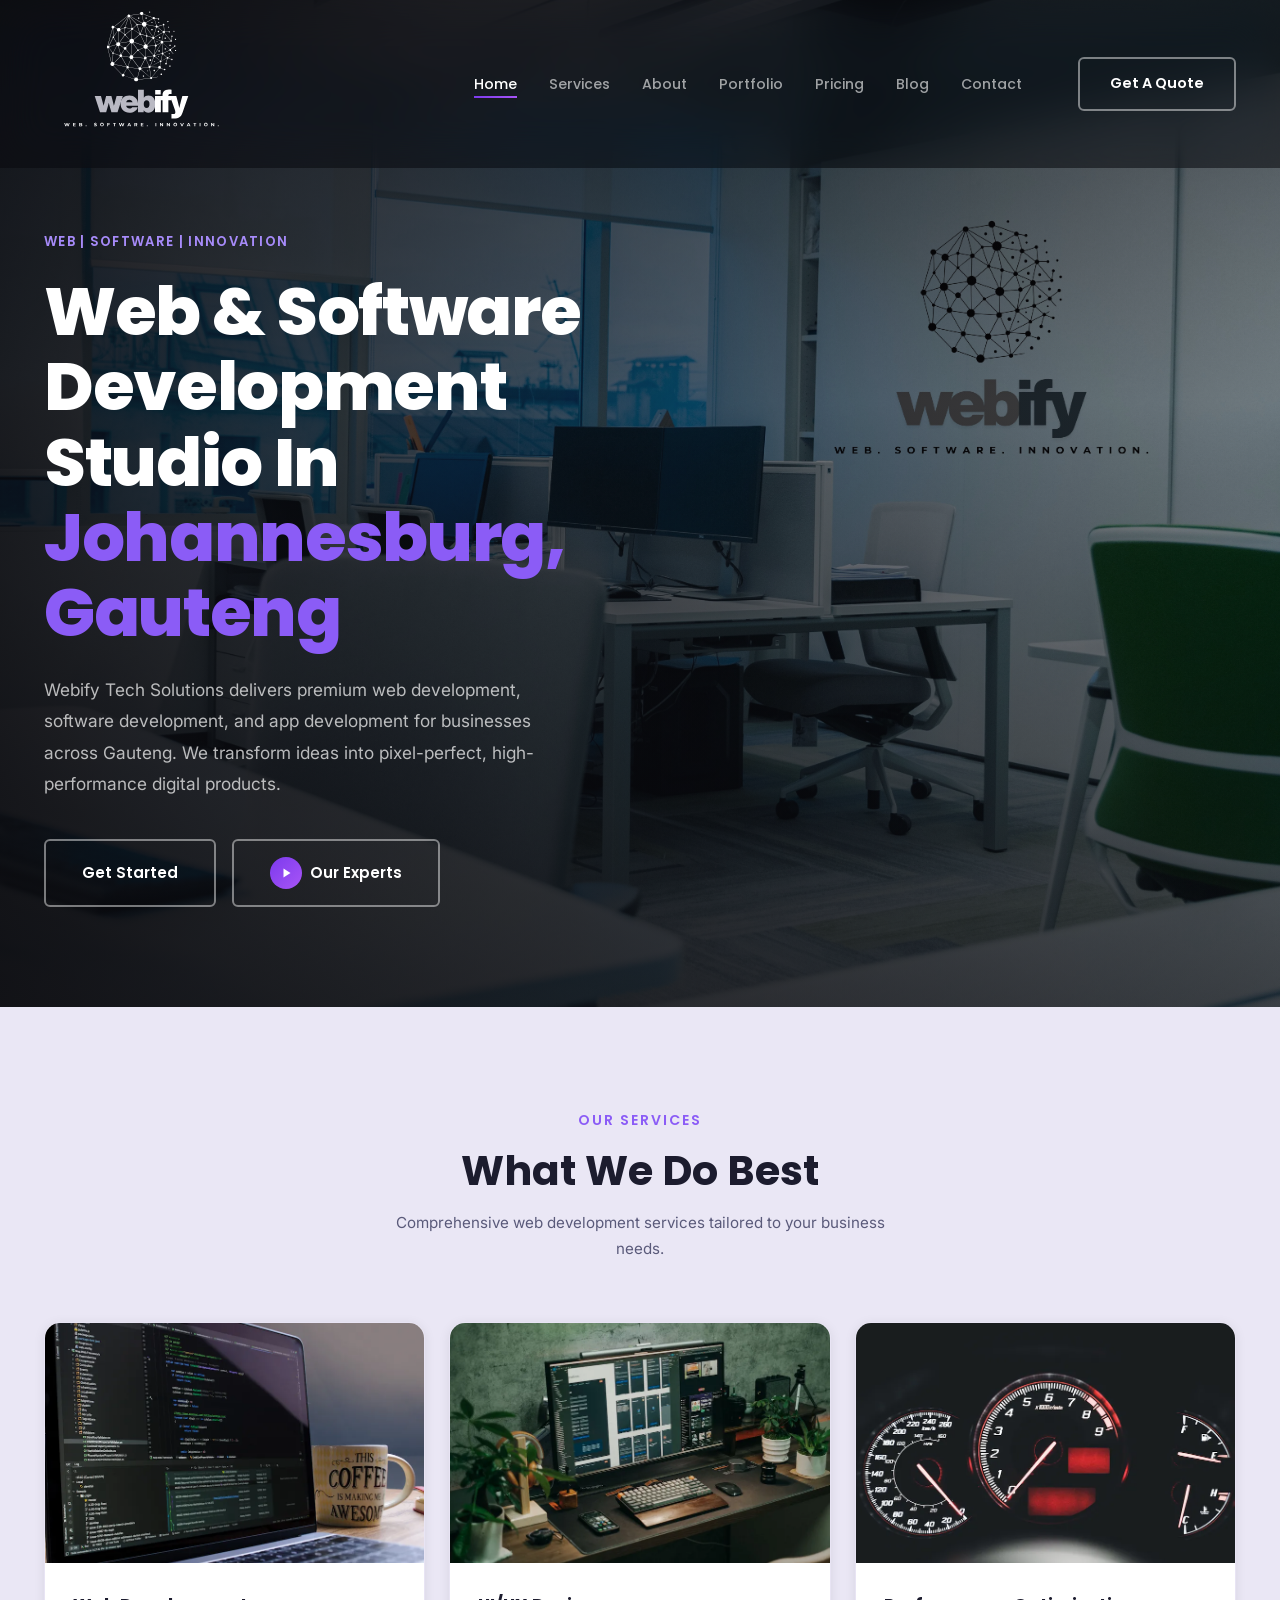
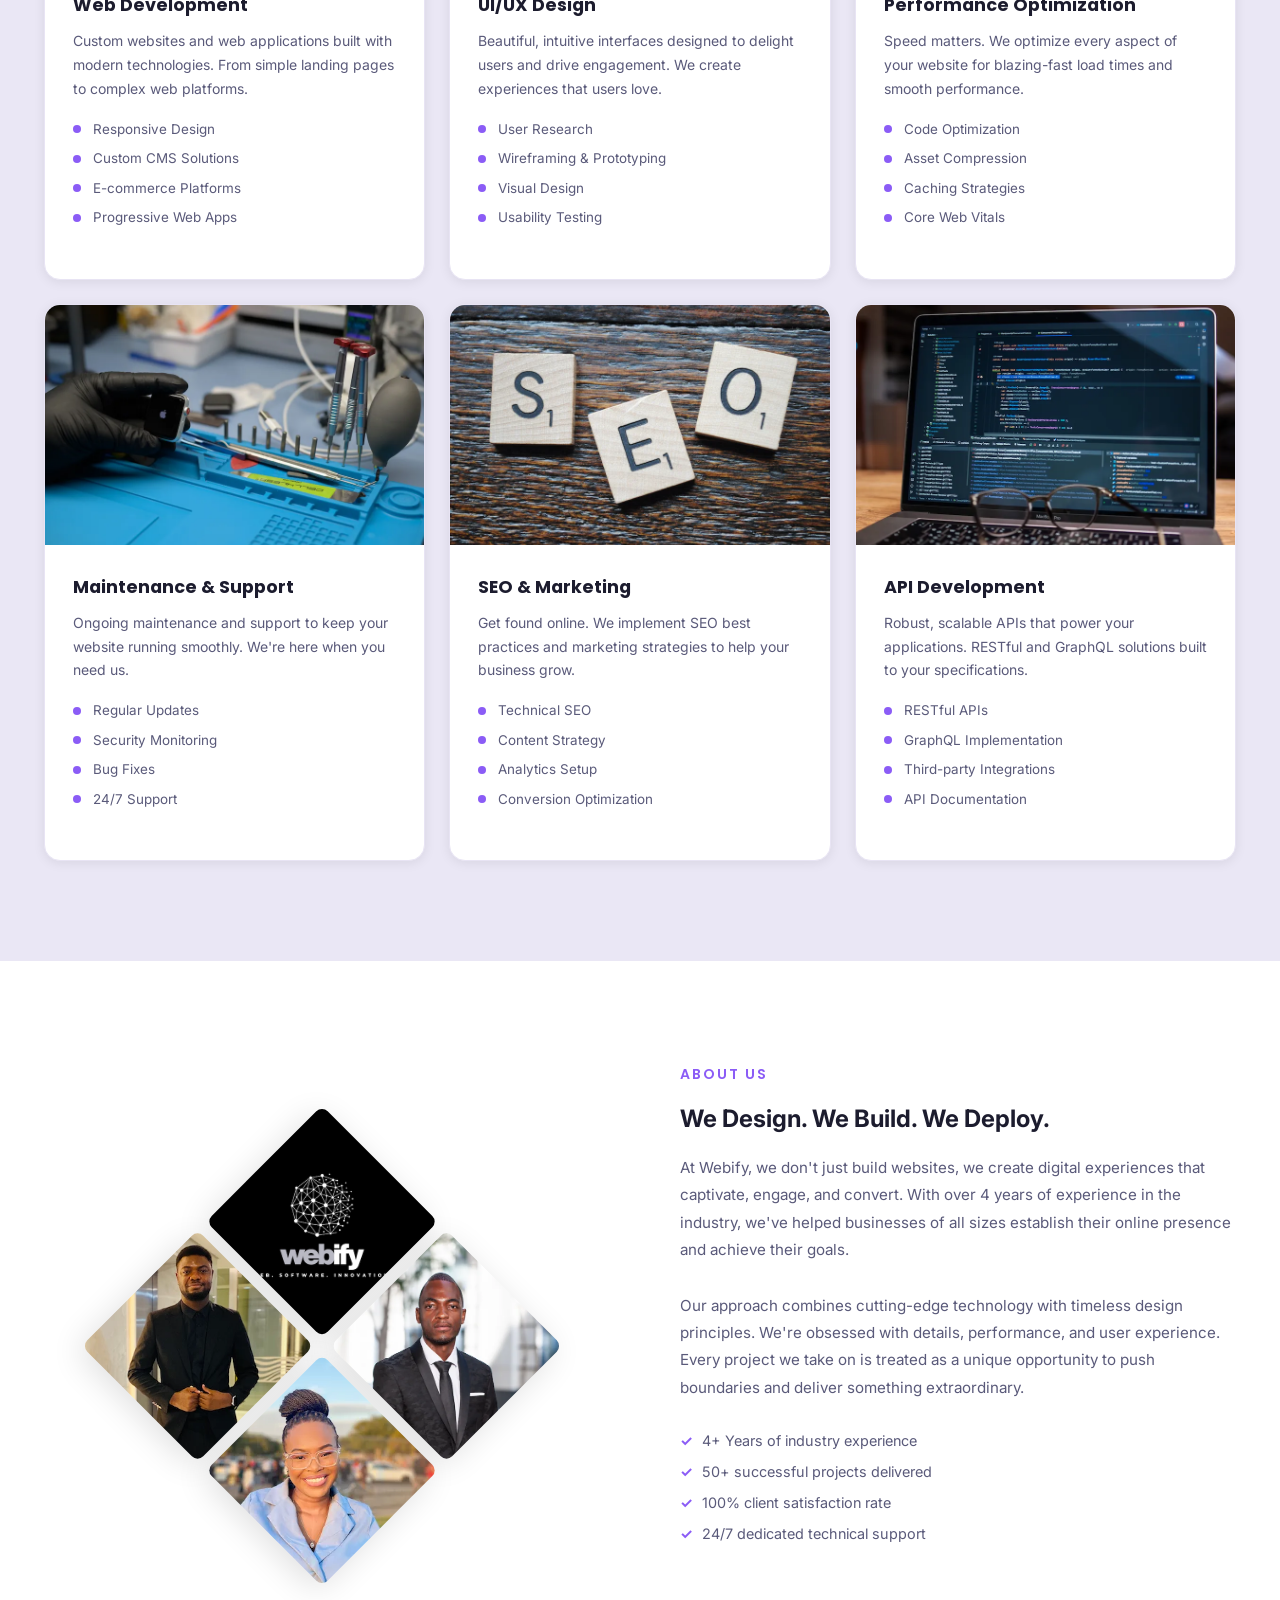
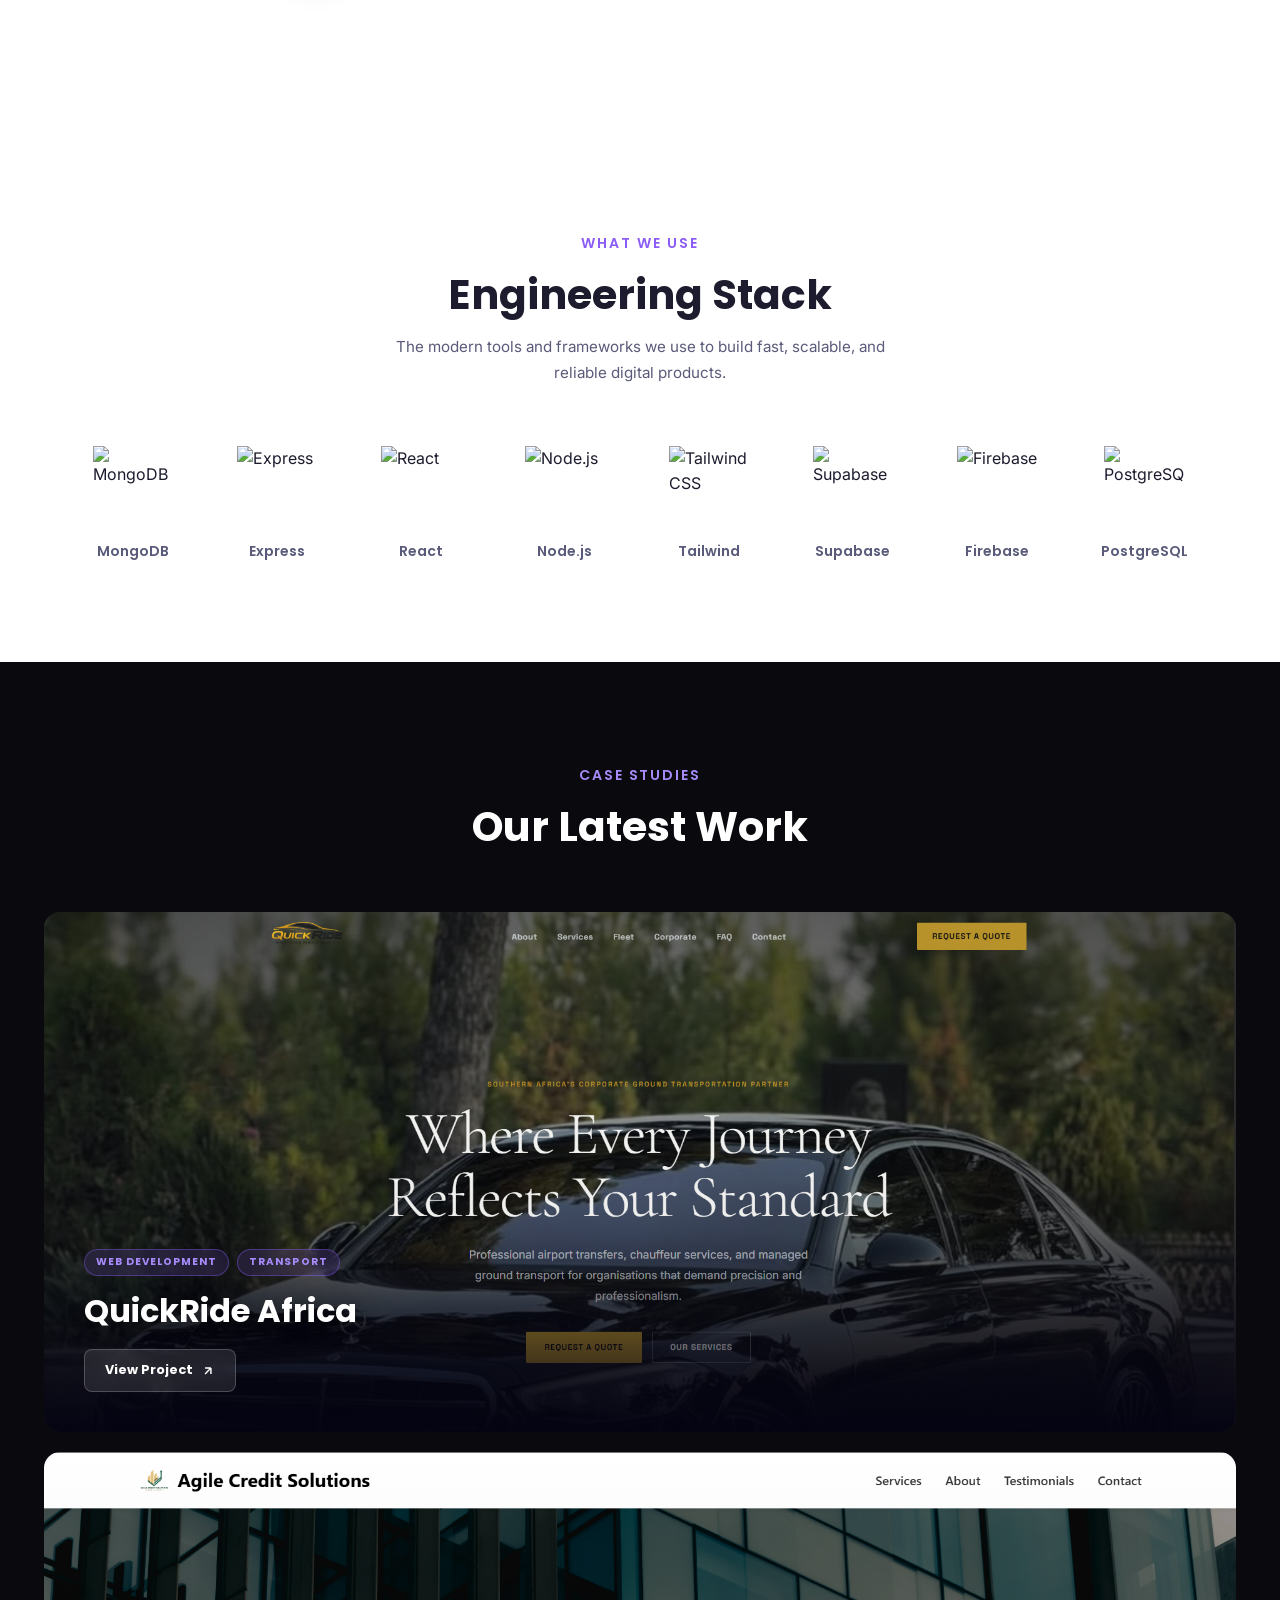
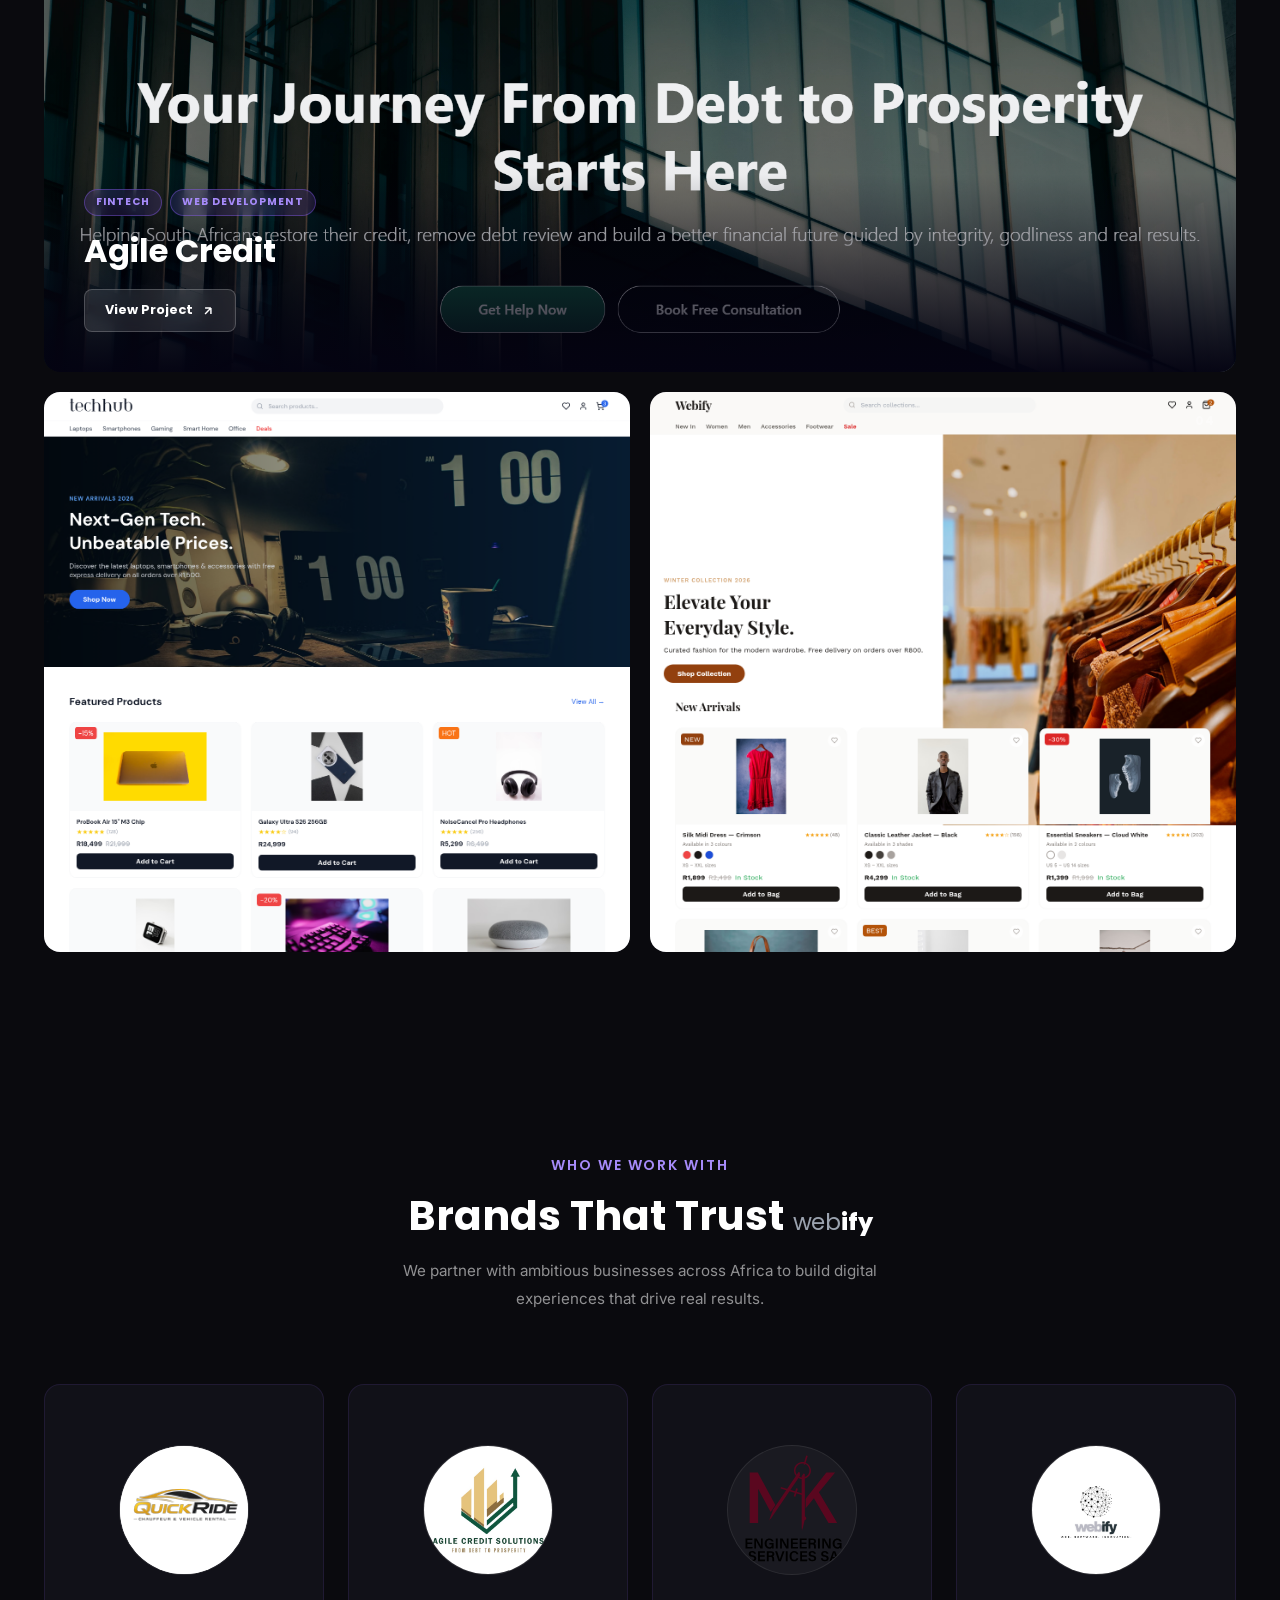
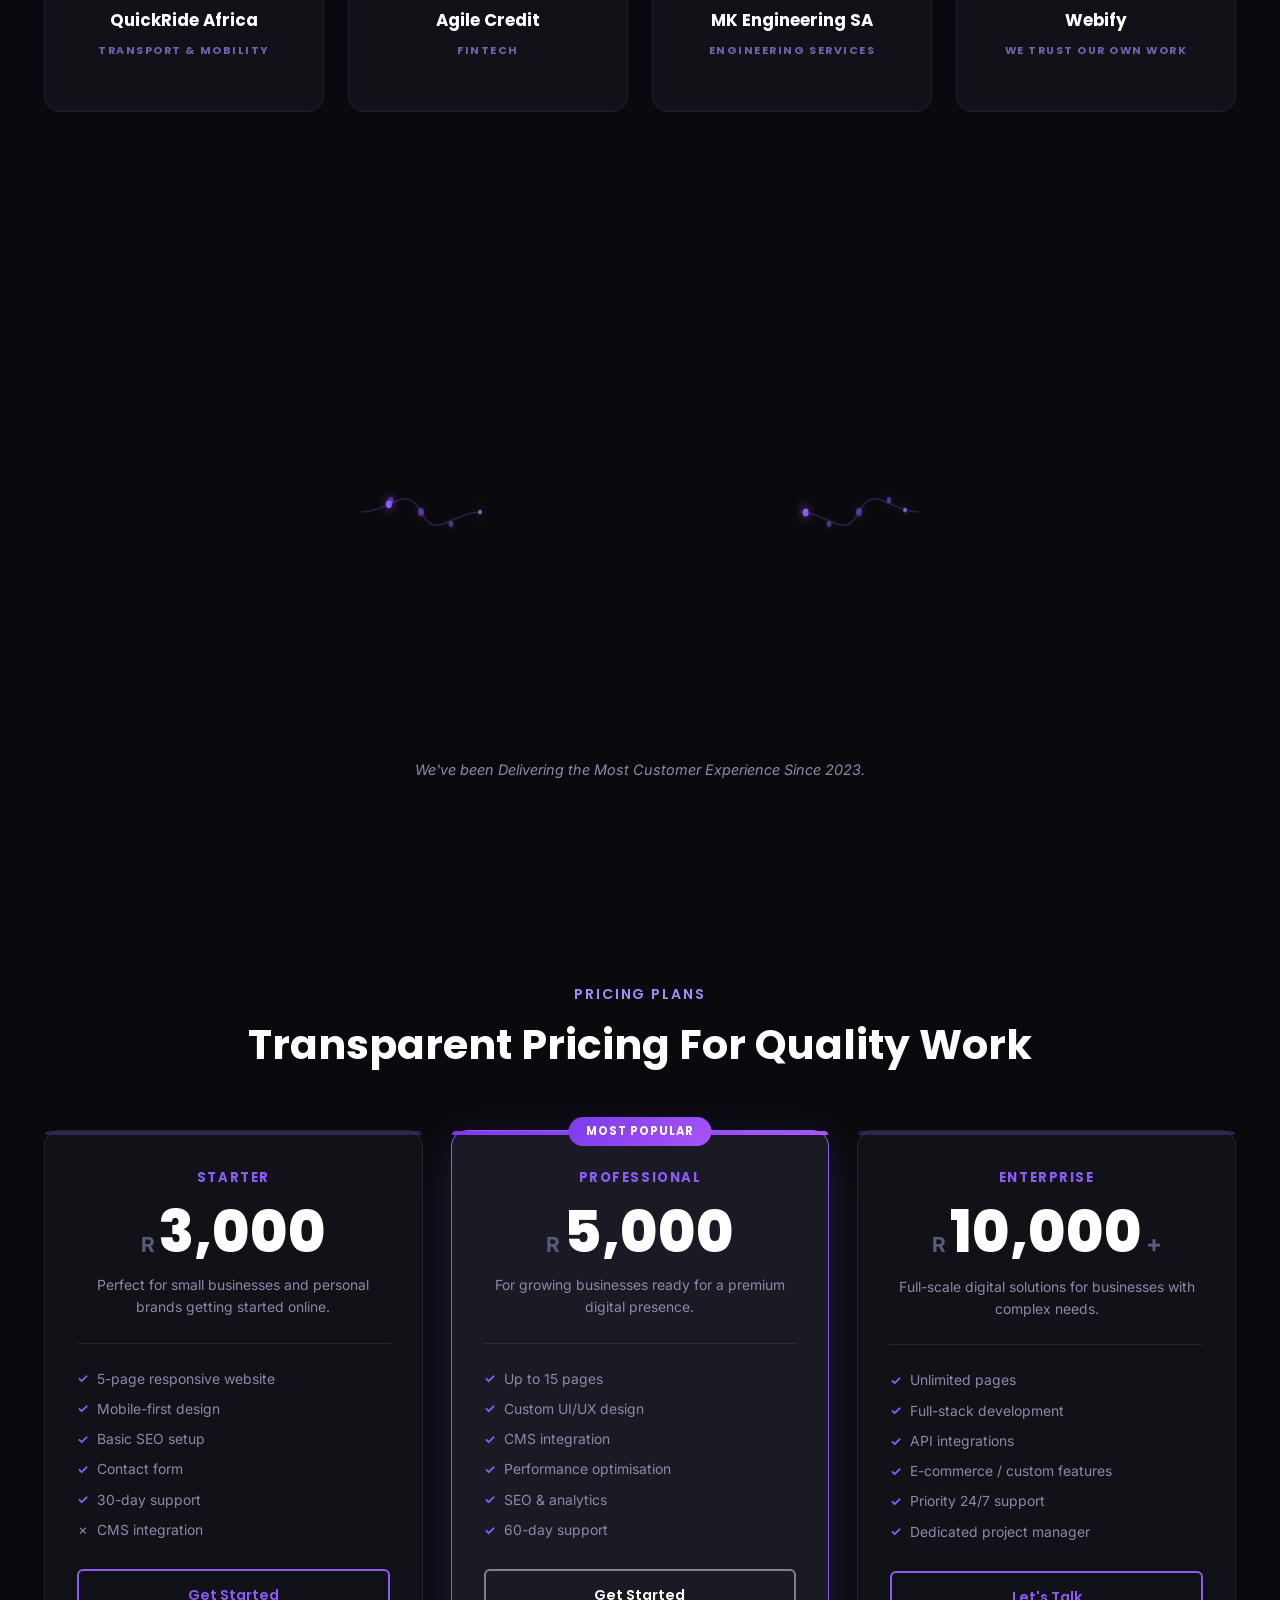
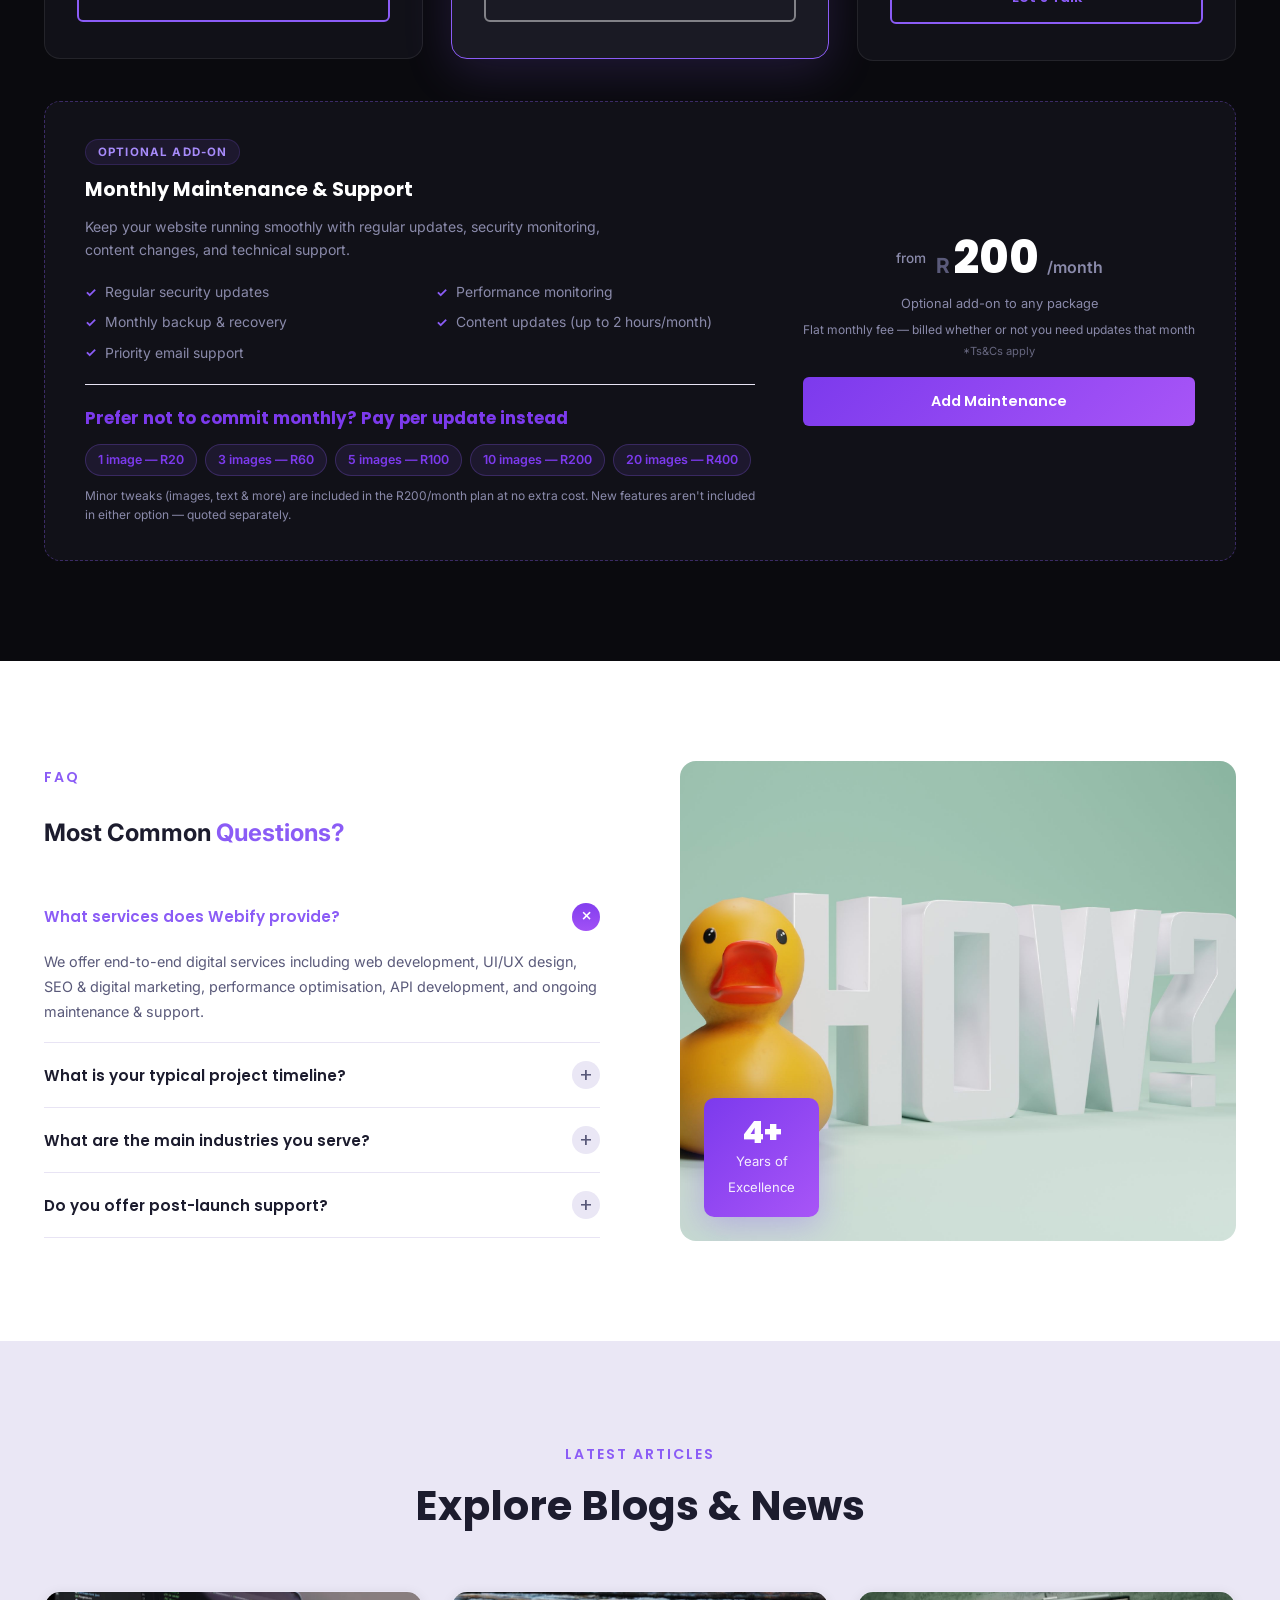
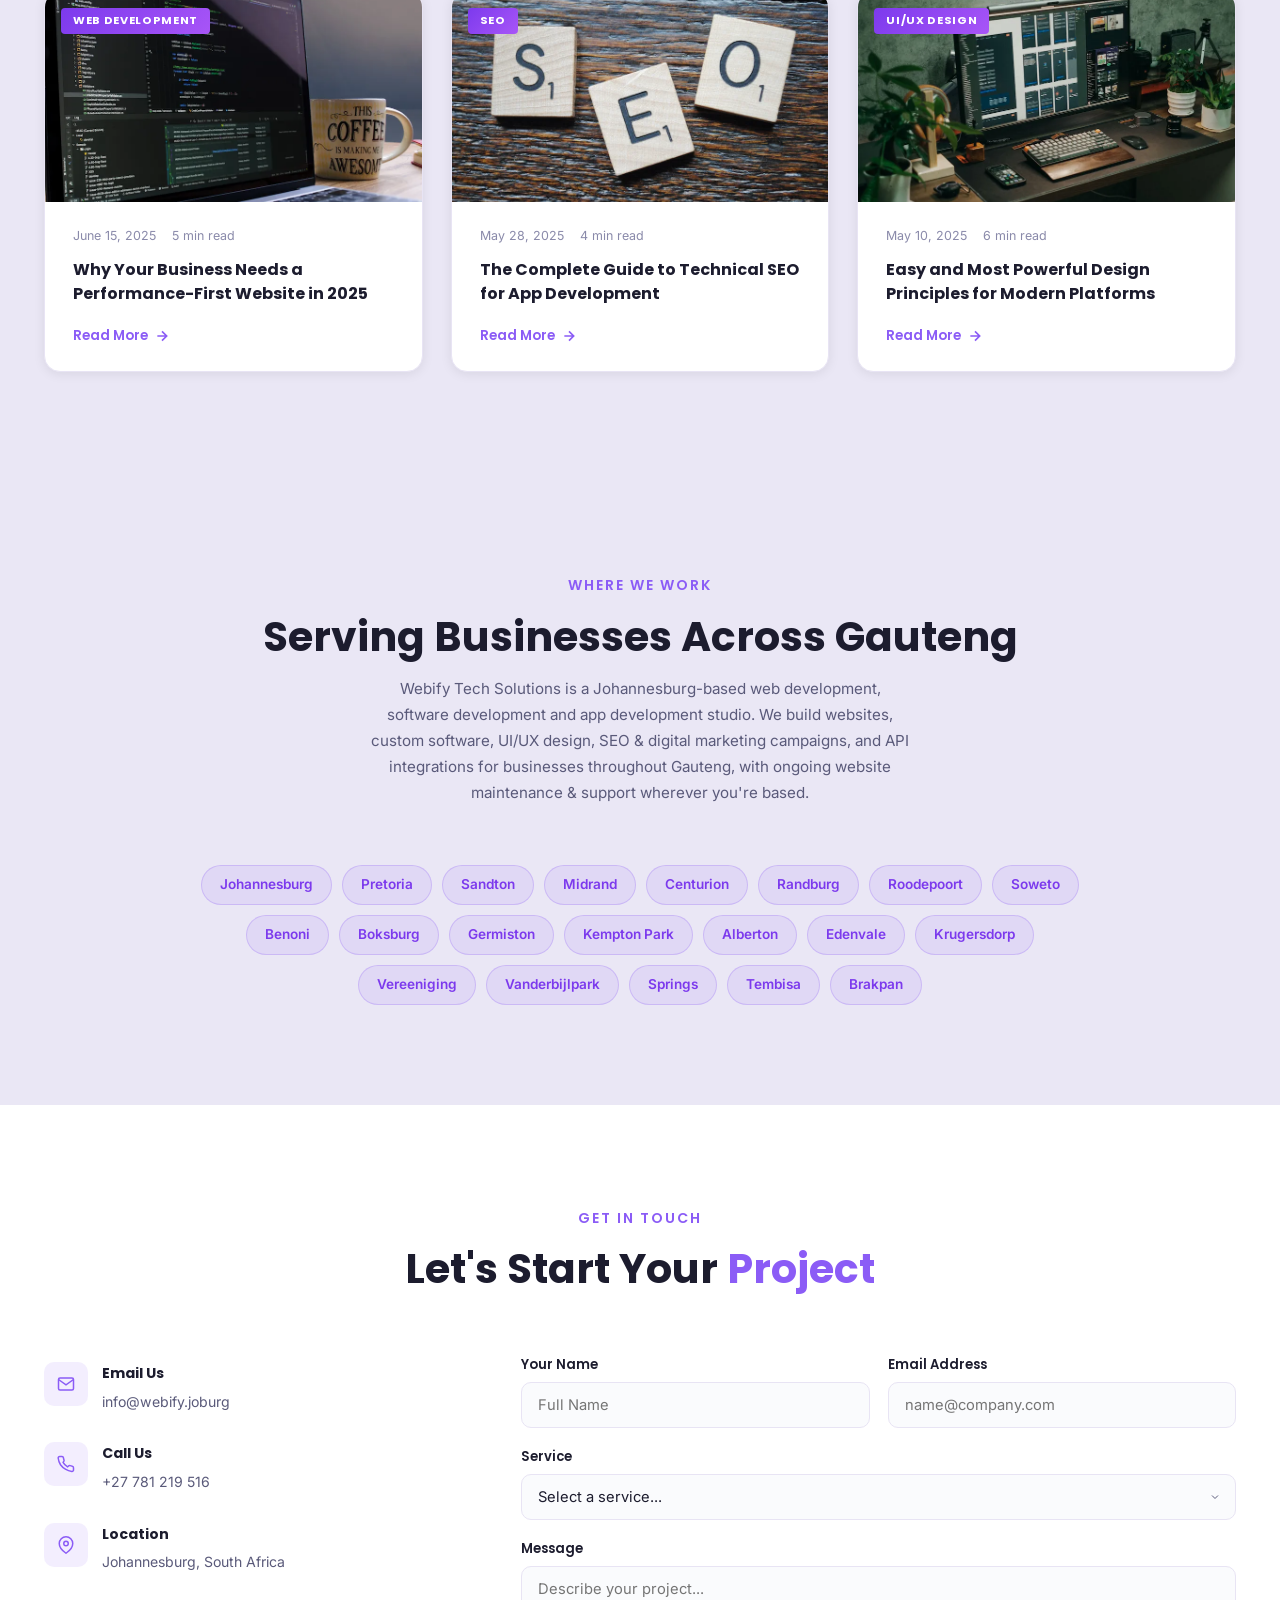
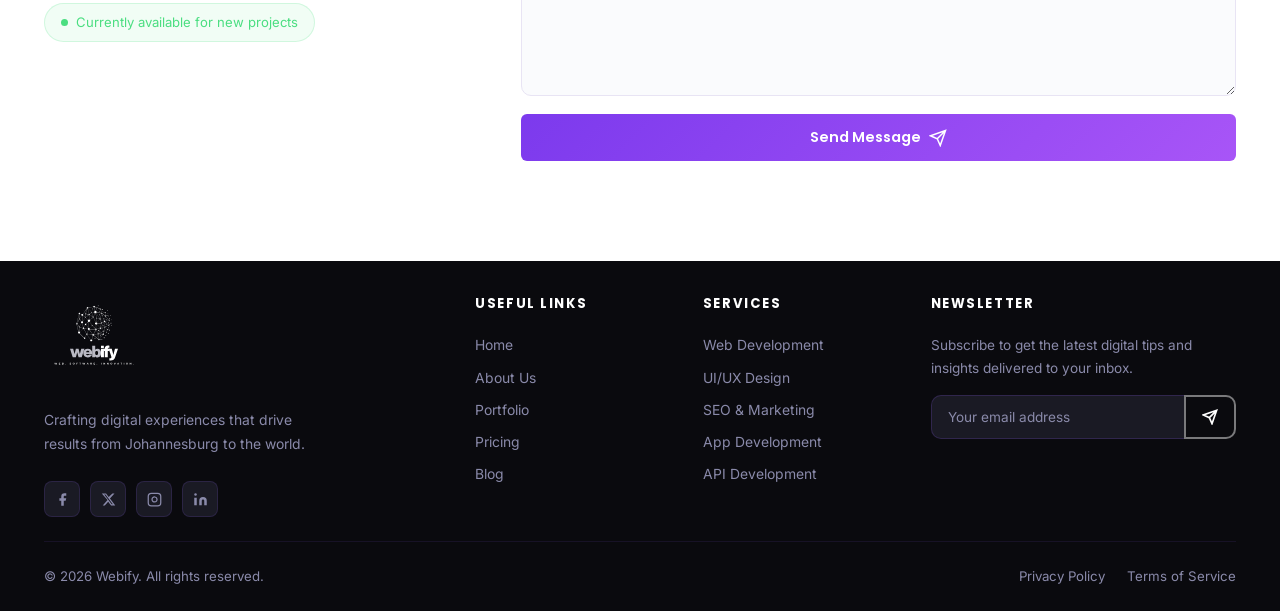
==== commit e5fe4680: "Make maintenance pay-per-update callout more prominent Co-Authored-By: Claude Sonnet 5 <noreply@anth" ====
--- a/index.html
+++ b/index.html
@@ -787,7 +787,7 @@
             </div>
             <h3>Launch &amp; Support</h3>
             <p>
-              We deploy, monitor, and optimise post-launch — ensuring your
+              We deploy, monitor, and optimise post-launch ensuring your
               digital presence keeps performing and growing.
             </p>
           </div>
@@ -966,8 +966,7 @@
                 <div class="faq-a">
                   <p>
                     We move fast. Most websites go live in 1–2 weeks. Larger
-                    custom platforms typically take 3–5 weeks depending on scope
-                    — we keep things tight without cutting corners.
+                    custom platforms typically take 3–5 weeks depending on scope we keep things tight without cutting corners.
                   </p>
                 </div>
               </div>
@@ -991,12 +990,12 @@
                 </button>
                 <div class="faq-a">
                   <p>
-                    Yes — all our packages include post-launch support. We
+                    Yes, all our packages include post-launch support. We
                     also offer a dedicated monthly maintenance plan at
                     R200/month (flat fee, billed whether or not you need
                     updates that month) covering security monitoring and
                     priority support. If you'd rather not commit to a flat
-                    monthly fee, you can instead pay per update as needed —
+                    monthly fee, you can instead pay per update as needed
                     image updates are billed at R20 per image, with bundles
                     available (e.g. 3 images for R60, 10 images for R200).
                   </p>
@@ -1215,7 +1214,7 @@
               <img src="img/Webify/svg/nav.svg" alt="Webify" class="logo-img" />
             </a>
             <p>
-              Crafting digital experiences that drive results — from
+              Crafting digital experiences that drive results from
               Johannesburg to the world.
             </p>
             <div class="footer-social">
--- a/css/main.css
+++ b/css/main.css
@@ -1441,10 +1441,11 @@
 }
 .maintenance-addons-label {
   display: block;
-  font-size: 0.8rem;
-  font-weight: 600;
-  color: var(--text-2);
-  margin-bottom: 10px;
+  font-family: var(--font-h);
+  font-size: 1.05rem;
+  font-weight: 700;
+  color: var(--iris-d);
+  margin-bottom: 12px;
 }
 .addon-chips {
   display: flex;
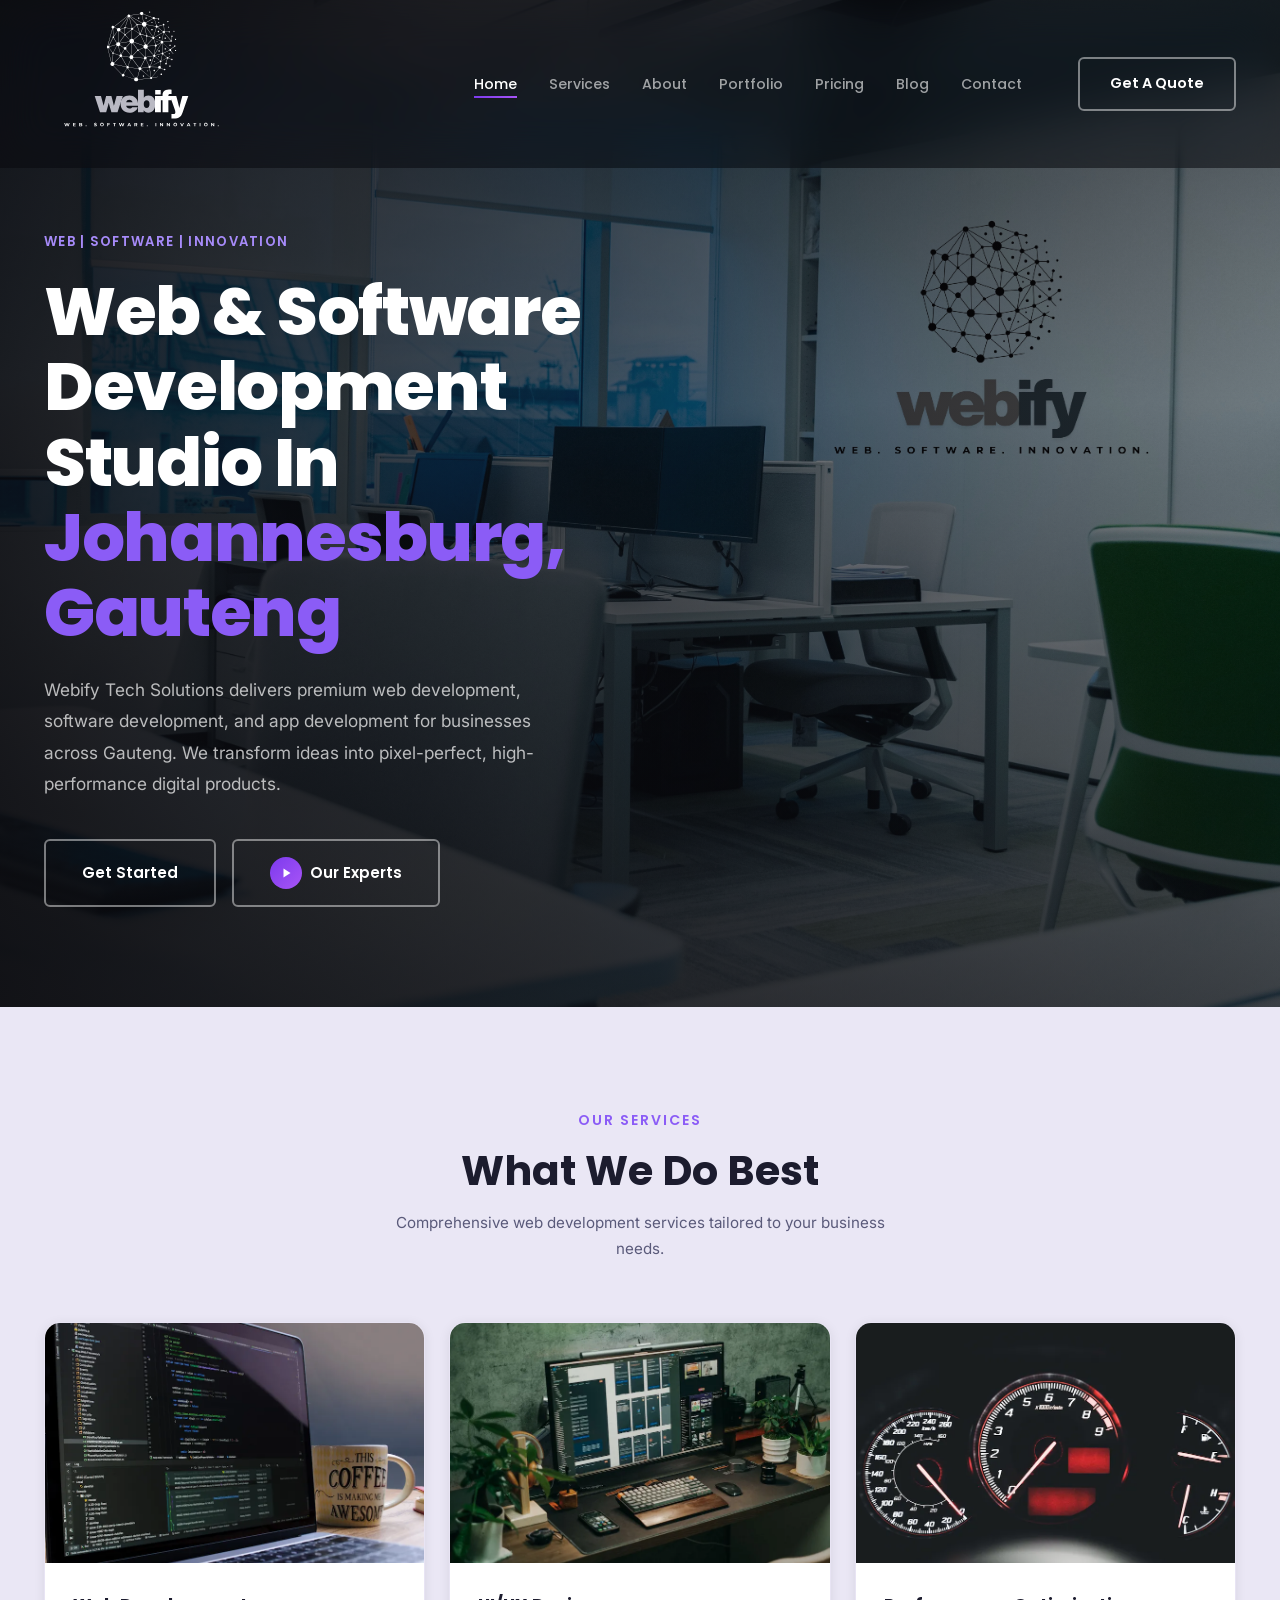
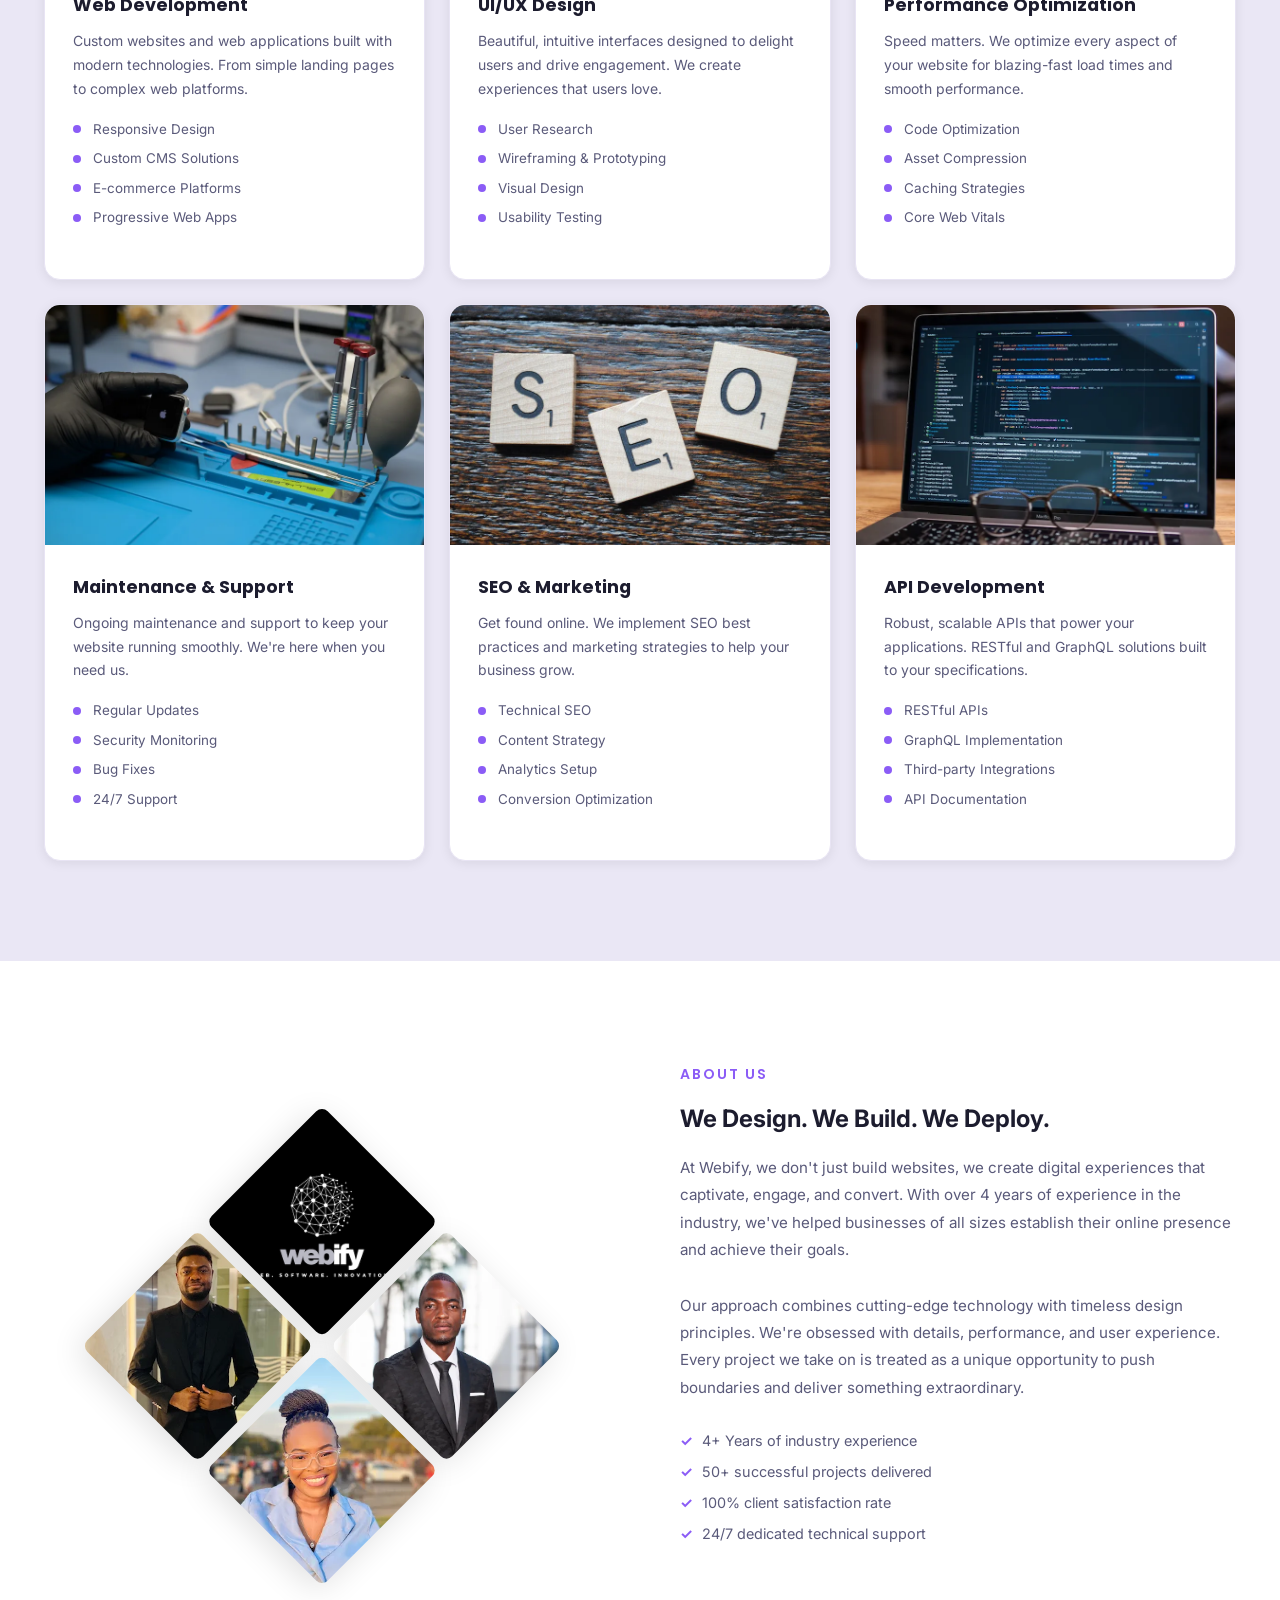
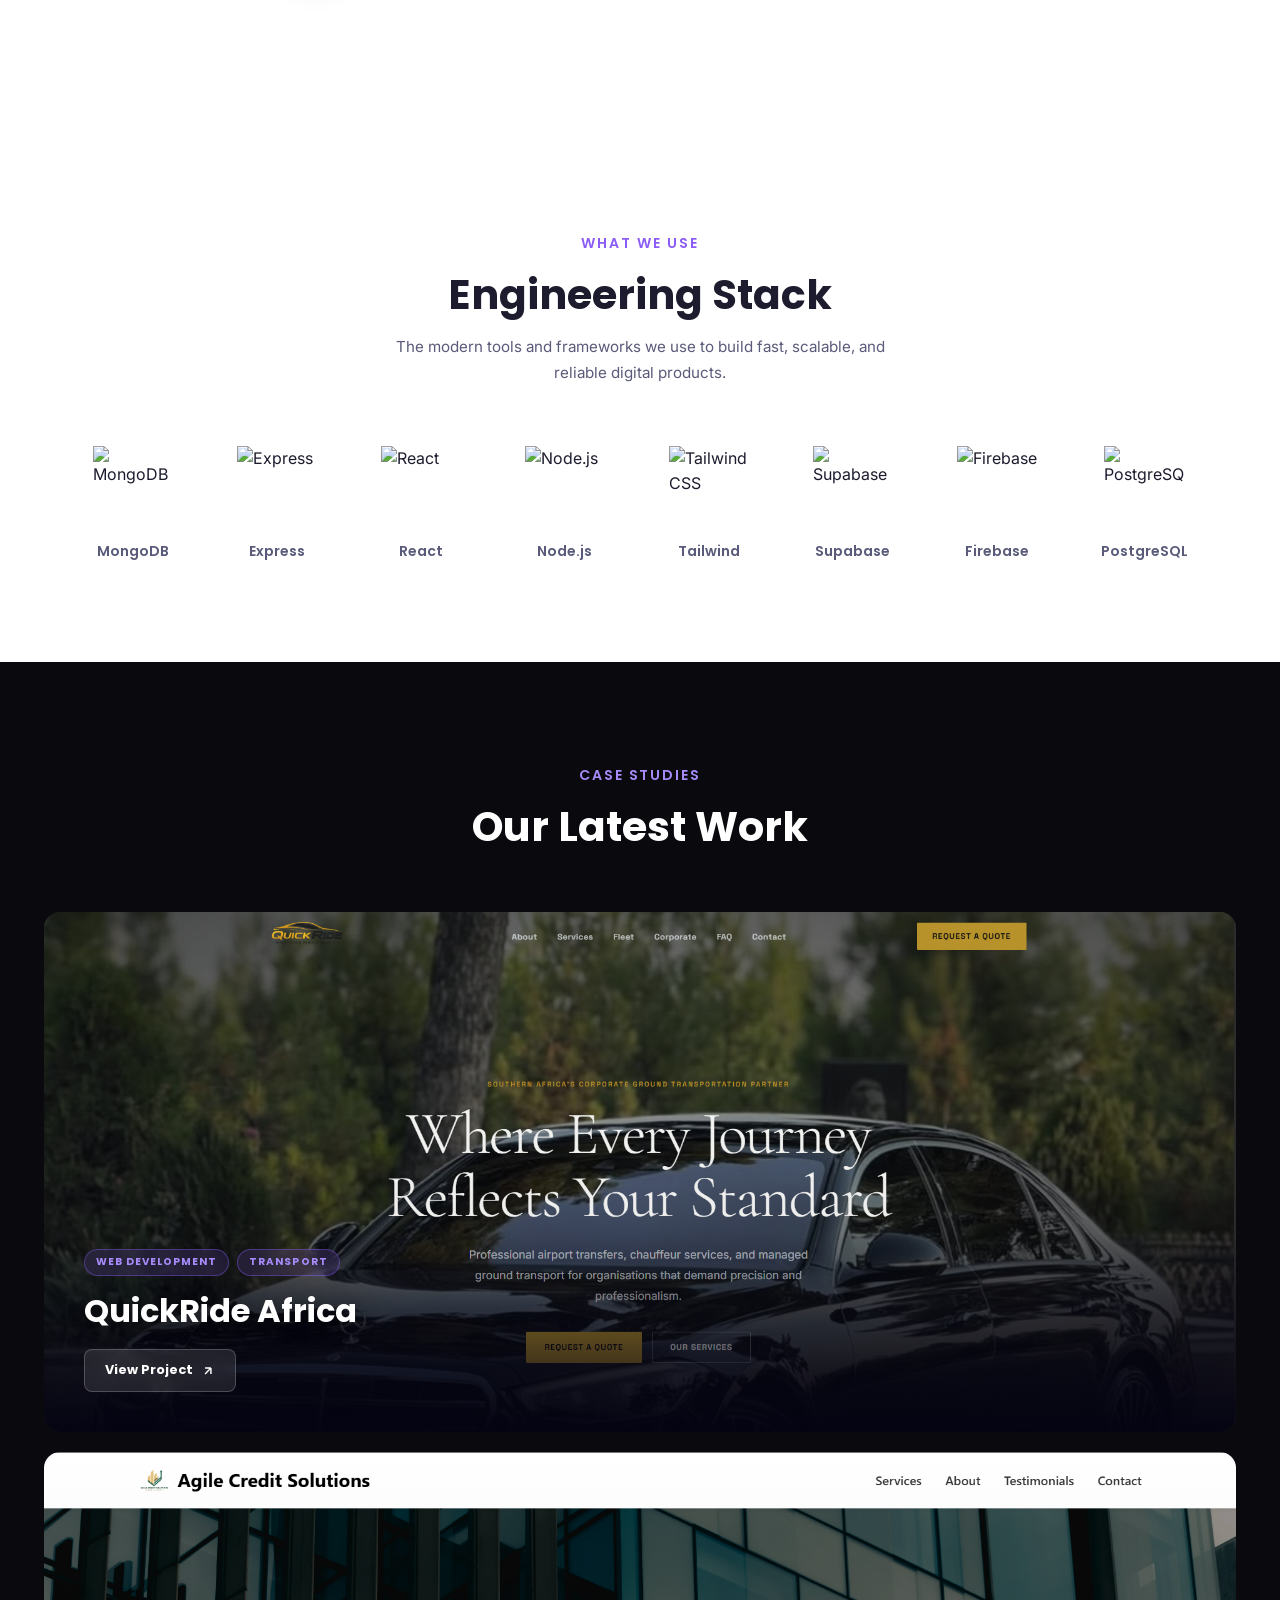
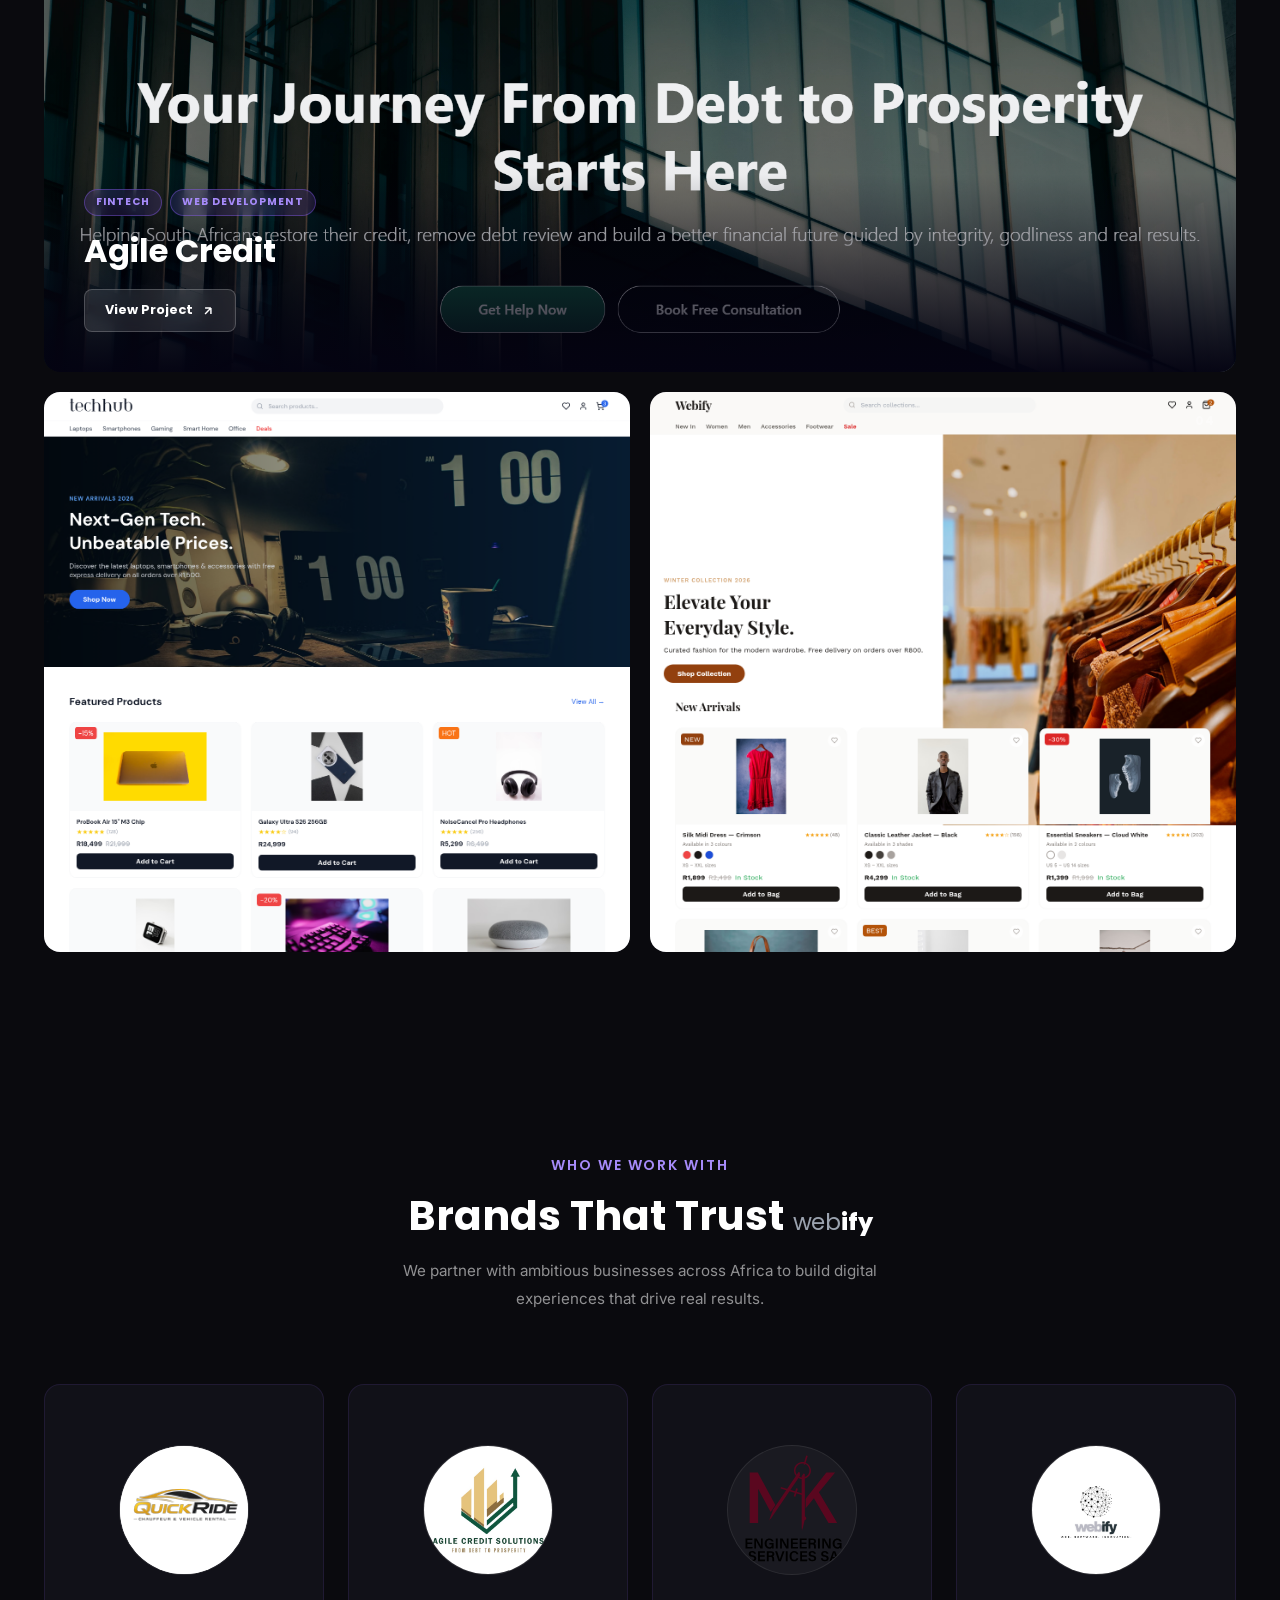
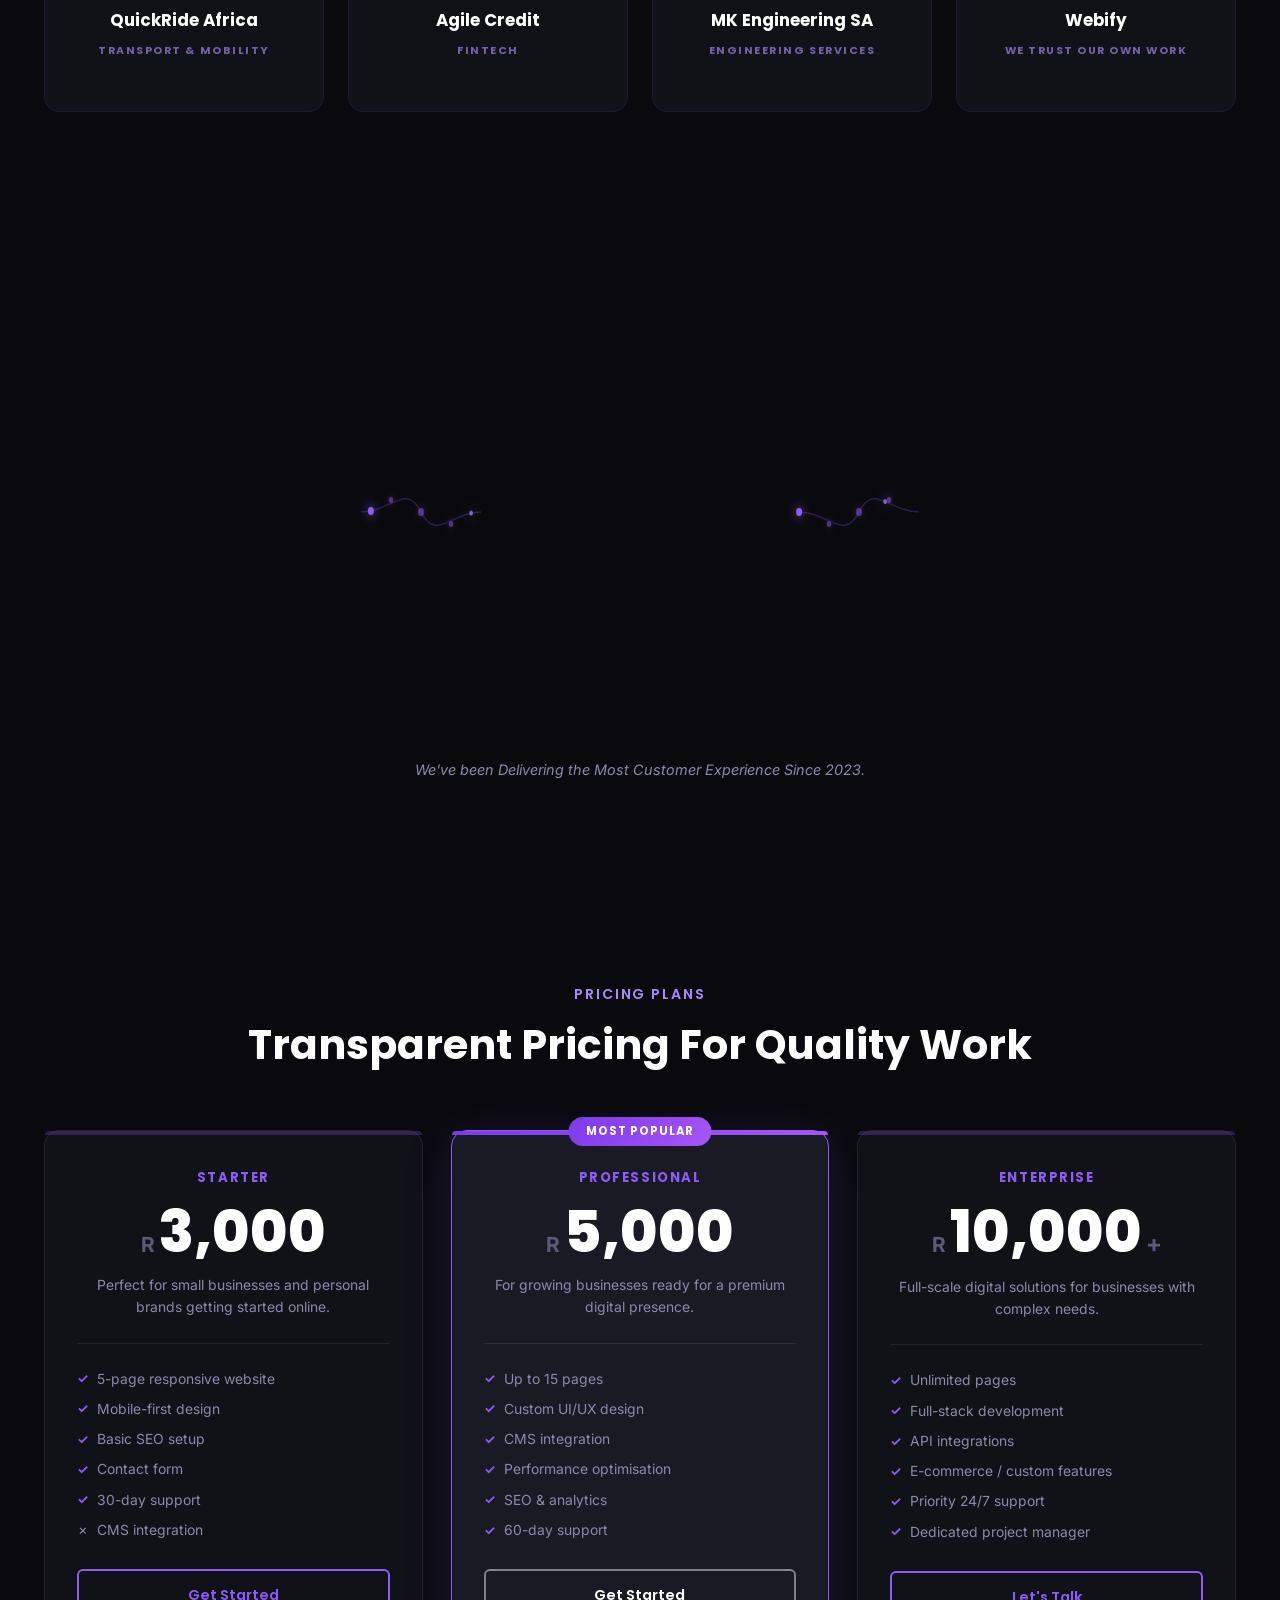
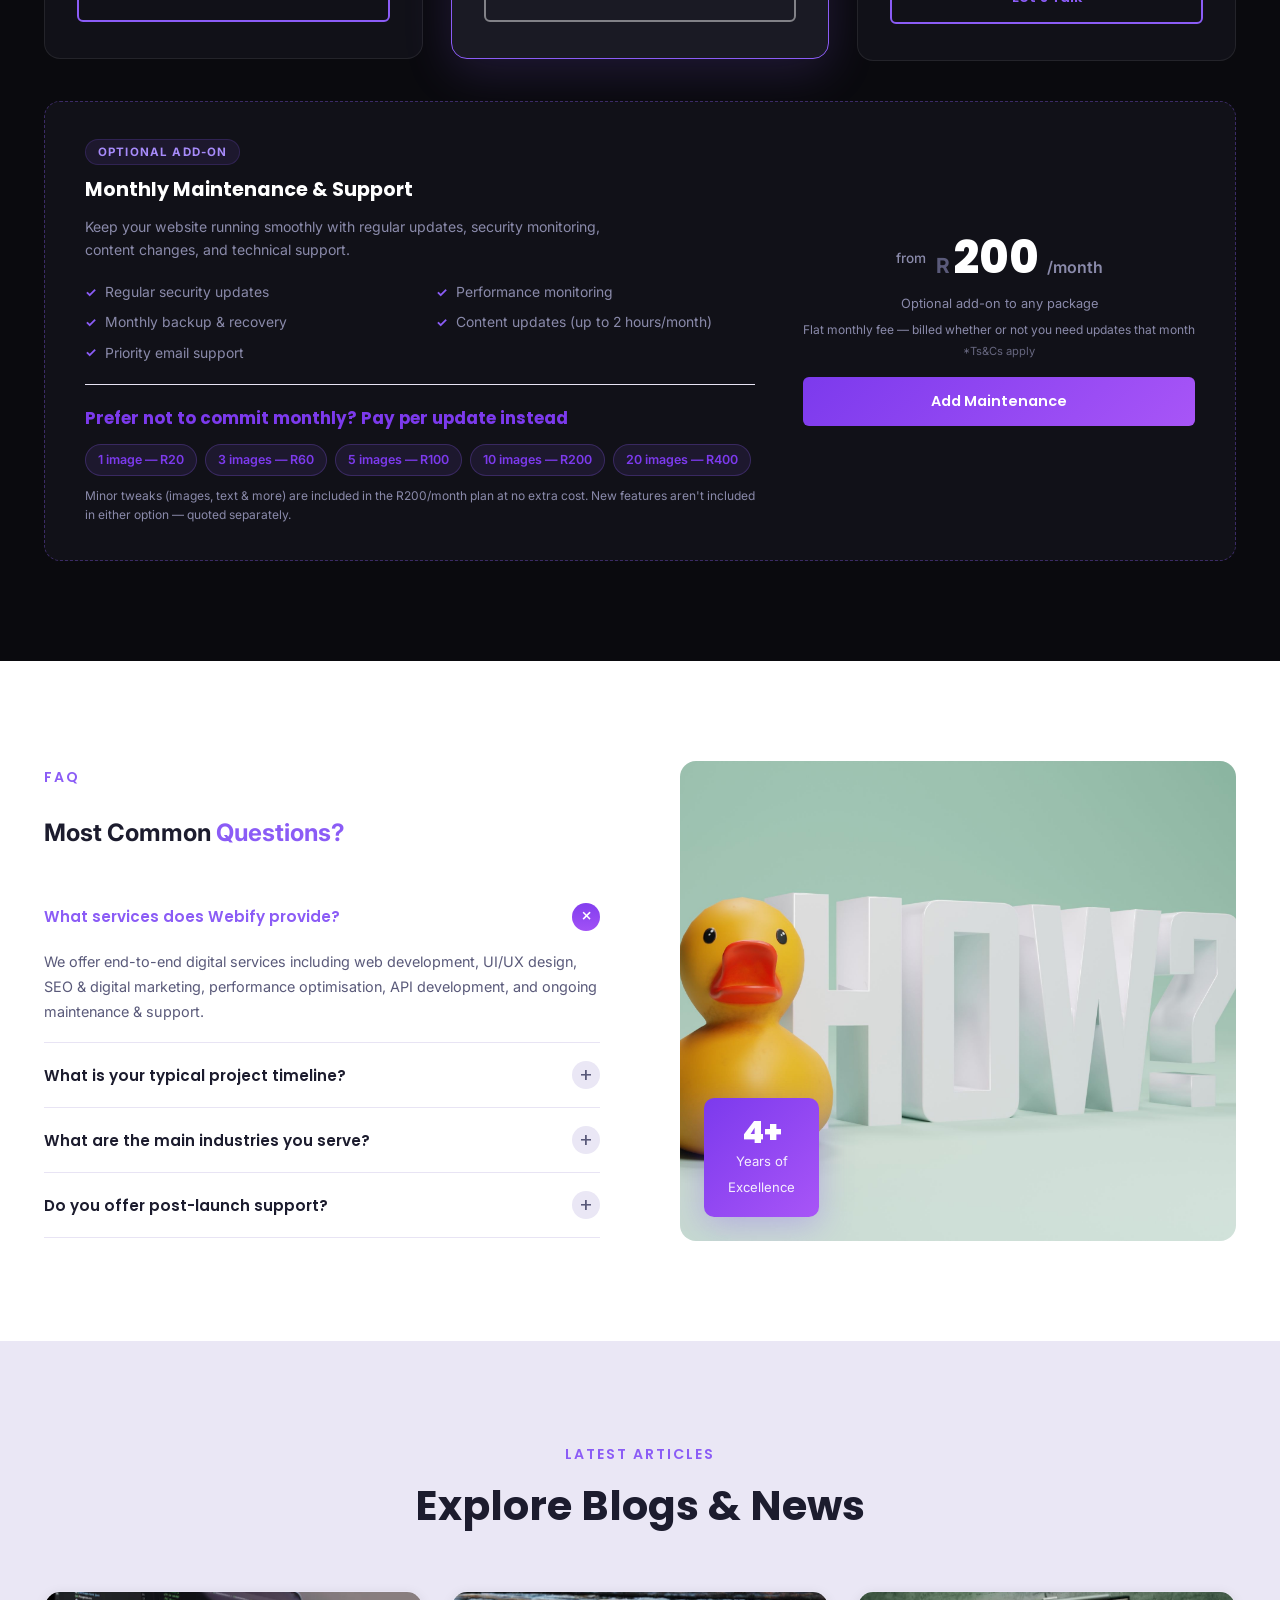
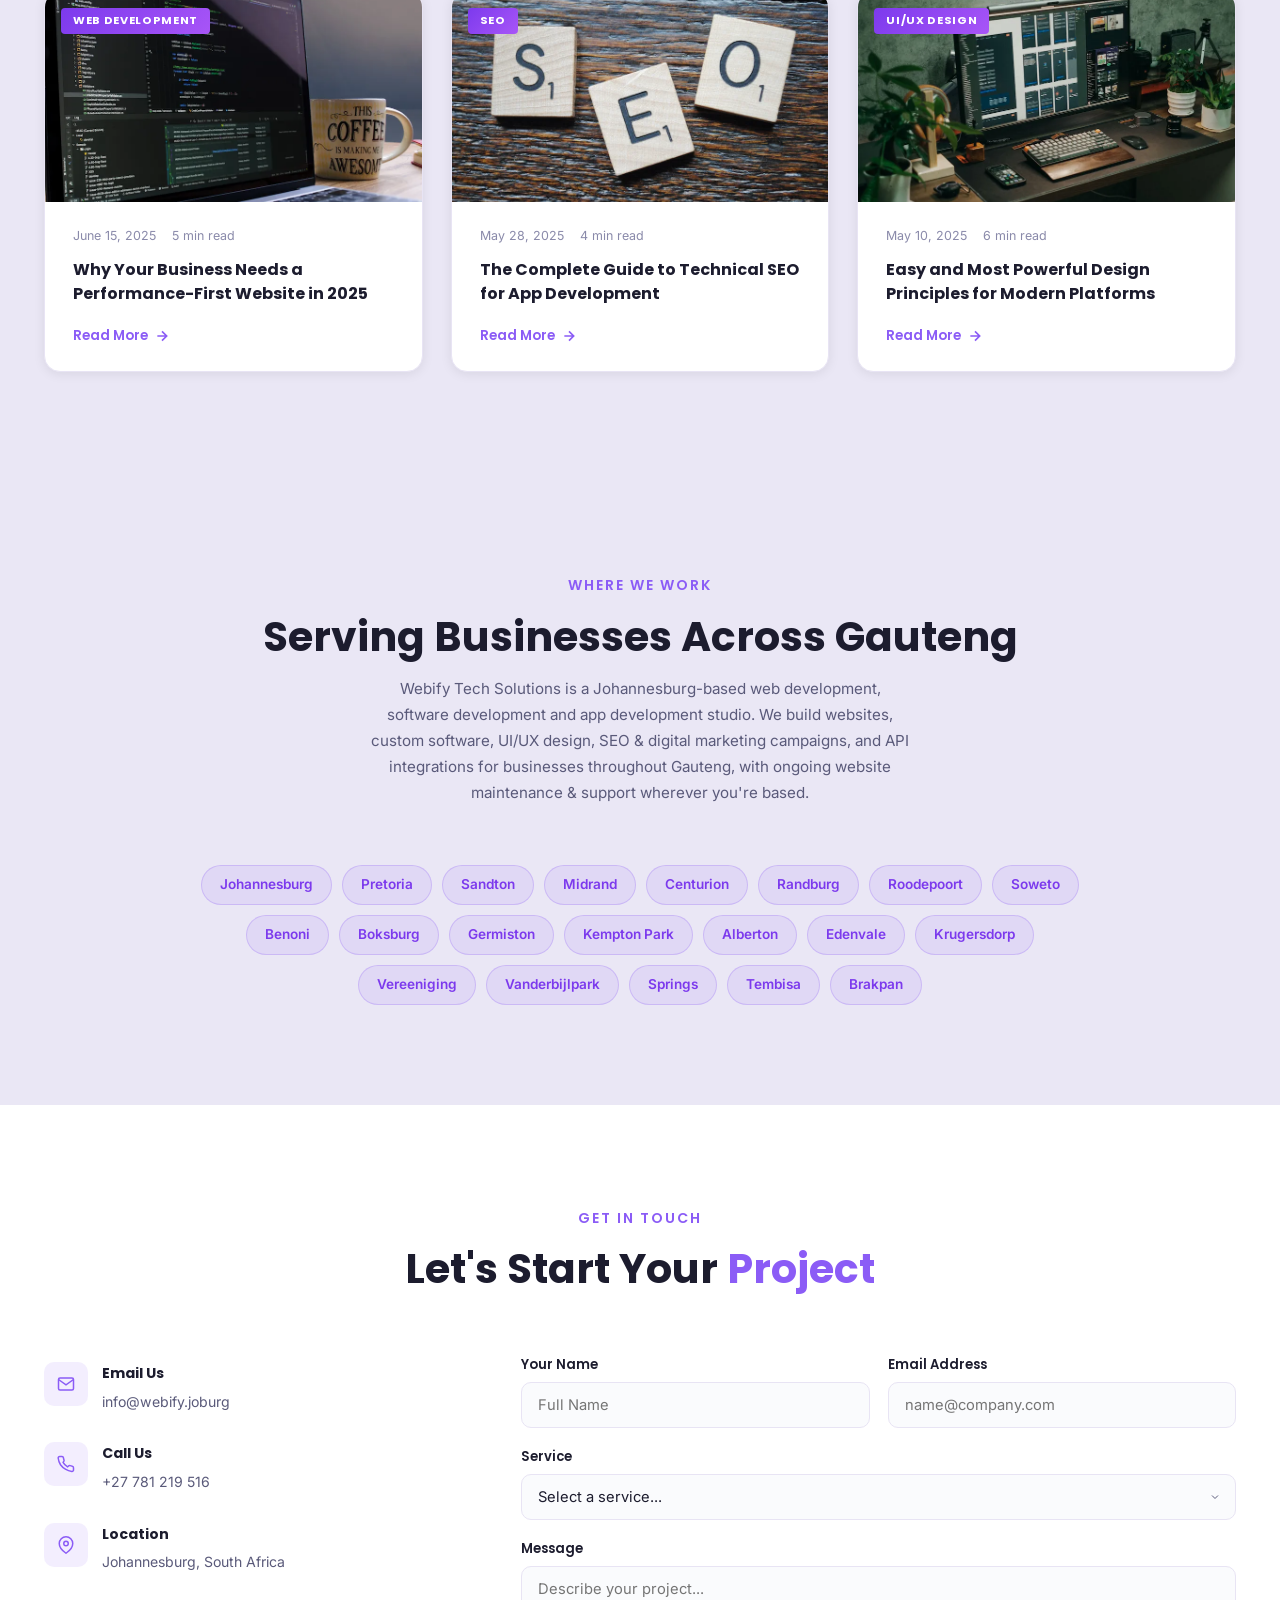
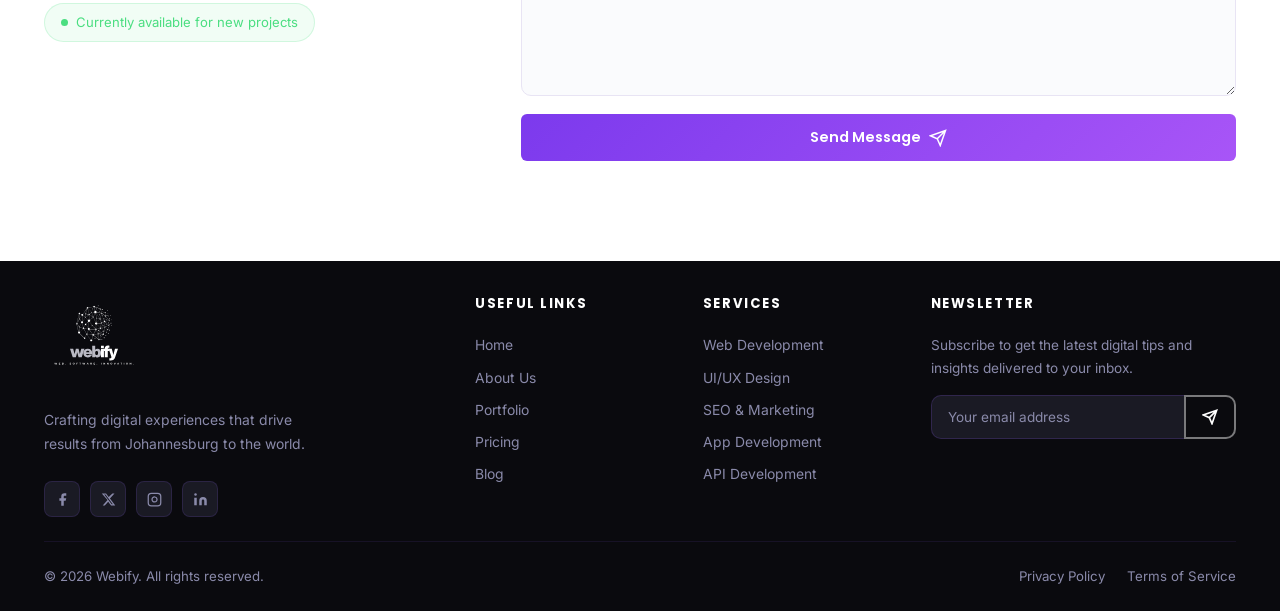
==== commit dc6ca942: "Redesign mobile menu as slide-in panel with grouped links and logo lockup Co-Authored-By: Claude Son" ====
--- a/index.html
+++ b/index.html
@@ -88,7 +88,13 @@
         <a href="#home" class="logo">
           <img src="img/Webify/svg/nav.svg" alt="Webify" class="logo-img" />
         </a>
-        <button class="nav-toggle" id="navToggle" aria-label="Toggle menu">
+        <button
+          class="nav-toggle"
+          id="navToggle"
+          aria-label="Open menu"
+          aria-expanded="false"
+          aria-controls="mobileMenu"
+        >
           <span></span><span></span><span></span>
         </button>
         <ul class="nav-menu" id="navMenu">
@@ -103,6 +109,88 @@
         <a href="#contact" class="btn btn-orange nav-quote">Get A Quote</a>
       </nav>
     </header>
+
+    <!-- ===================== MOBILE MENU ===================== -->
+    <div class="mm-backdrop" id="mmBackdrop" hidden></div>
+    <aside
+      class="mobile-menu"
+      id="mobileMenu"
+      aria-label="Site menu"
+      aria-hidden="true"
+      inert
+    >
+      <div class="mm-head">
+        <div class="mm-head-top">
+          <a href="#home" class="mm-logo" aria-label="Webify home">
+            <img src="img/Webify/svg/mark.svg" alt="" />
+            <span class="mm-wordmark"><span>web</span>ify</span>
+          </a>
+          <button class="mm-close" id="mmClose" aria-label="Close menu">
+            <svg viewBox="0 0 24 24" aria-hidden="true">
+              <path d="M6 6l12 12M18 6L6 18" />
+            </svg>
+          </button>
+        </div>
+        <p class="mm-eyebrow">Johannesburg · Gauteng</p>
+        <p class="mm-tagline">Web &amp; software built to grow your business.</p>
+      </div>
+
+      <nav class="mm-body">
+        <p class="mm-label">Explore</p>
+        <ul class="mm-list">
+          <li>
+            <a href="#home" class="mm-link">
+              <svg viewBox="0 0 24 24" aria-hidden="true"><path d="M3 11l9-8 9 8M5 10v10h5v-6h4v6h5V10" /></svg>
+              Home
+            </a>
+          </li>
+          <li>
+            <a href="#services" class="mm-link">
+              <svg viewBox="0 0 24 24" aria-hidden="true"><path d="M8 7l-5 5 5 5M16 7l5 5-5 5M14 4l-4 16" /></svg>
+              Services
+            </a>
+          </li>
+          <li>
+            <a href="#about" class="mm-link">
+              <svg viewBox="0 0 24 24" aria-hidden="true"><circle cx="12" cy="8" r="4" /><path d="M4 21c0-4.4 3.6-7 8-7s8 2.6 8 7" /></svg>
+              About
+            </a>
+          </li>
+          <li>
+            <a href="#portfolio" class="mm-link">
+              <svg viewBox="0 0 24 24" aria-hidden="true"><rect x="3" y="3" width="7" height="7" rx="1.5" /><rect x="14" y="3" width="7" height="7" rx="1.5" /><rect x="3" y="14" width="7" height="7" rx="1.5" /><rect x="14" y="14" width="7" height="7" rx="1.5" /></svg>
+              Portfolio
+            </a>
+          </li>
+        </ul>
+
+        <p class="mm-label">More</p>
+        <ul class="mm-list">
+          <li>
+            <a href="#pricing" class="mm-link">
+              <svg viewBox="0 0 24 24" aria-hidden="true"><path d="M20.6 13.4l-7.2 7.2a2 2 0 01-2.8 0L3 13V3h10l7.6 7.6a2 2 0 010 2.8z" /><circle cx="7.5" cy="7.5" r="1.2" /></svg>
+              Pricing
+            </a>
+          </li>
+          <li>
+            <a href="#blog" class="mm-link">
+              <svg viewBox="0 0 24 24" aria-hidden="true"><path d="M5 3h11l3 3v15H5zM9 9h6M9 13h6M9 17h4" /></svg>
+              Blog
+            </a>
+          </li>
+          <li>
+            <a href="#contact" class="mm-link">
+              <svg viewBox="0 0 24 24" aria-hidden="true"><rect x="3" y="5" width="18" height="14" rx="2" /><path d="M3 7l9 6 9-6" /></svg>
+              Contact
+            </a>
+          </li>
+        </ul>
+      </nav>
+
+      <div class="mm-foot">
+        <a href="#contact" class="btn btn-orange mm-cta">Get A Quote</a>
+      </div>
+    </aside>
 
     <!-- ===================== HERO ===================== -->
     <section class="hero" id="home">
--- a/css/main.css
+++ b/css/main.css
@@ -449,6 +449,200 @@
   background: #fff;
   border-radius: 2px;
   transition: var(--trans);
+}
+
+/* ============================================================
+   MOBILE MENU (slide-in panel, ≤768px only)
+   ============================================================ */
+.mm-backdrop,
+.mobile-menu {
+  display: none;
+}
+.mm-backdrop {
+  position: fixed;
+  inset: 0;
+  z-index: 10000;
+  background: rgba(5, 5, 10, 0.6);
+  opacity: 0;
+  transition: opacity 0.3s ease;
+}
+.mm-backdrop.show {
+  opacity: 1;
+}
+.mobile-menu {
+  position: fixed;
+  top: 12px;
+  right: 12px;
+  bottom: 12px;
+  z-index: 10001;
+  width: min(86vw, 360px);
+  flex-direction: column;
+  overflow: hidden;
+  background: var(--dark-2);
+  border: 1px solid rgba(255, 255, 255, 0.08);
+  border-radius: 28px;
+  box-shadow: var(--shadow-lg);
+  transform: translateX(calc(100% + 24px));
+  visibility: hidden;
+  transition:
+    transform 0.35s cubic-bezier(0.32, 0.72, 0, 1),
+    visibility 0s linear 0.35s;
+}
+.mobile-menu.open {
+  transform: none;
+  visibility: visible;
+  transition:
+    transform 0.35s cubic-bezier(0.32, 0.72, 0, 1),
+    visibility 0s;
+}
+.mm-head {
+  flex-shrink: 0;
+  padding: 18px 22px 44px;
+  color: #fff;
+  background:
+    radial-gradient(
+      120% 90% at 100% 0%,
+      rgba(139, 92, 246, 0.38) 0%,
+      rgba(139, 92, 246, 0) 65%
+    ),
+    var(--dark-3);
+  border-bottom: 1px solid var(--iris-subtle3);
+  border-radius: 0 0 50% 50% / 0 0 28px 28px;
+}
+.mm-head-top {
+  display: flex;
+  align-items: center;
+  justify-content: space-between;
+  margin-bottom: 10px;
+}
+.mm-logo {
+  display: flex;
+  align-items: center;
+  gap: 10px;
+}
+.mm-logo img {
+  display: block;
+  height: 46px;
+  width: 46px;
+}
+.mm-wordmark {
+  font-family: var(--font-h);
+  font-size: 1.7rem;
+  font-weight: 800;
+  letter-spacing: -0.04em;
+  line-height: 1;
+  color: #fff;
+}
+.mm-wordmark span {
+  color: #b8b8c4;
+}
+.mm-close {
+  display: grid;
+  place-items: center;
+  width: 36px;
+  height: 36px;
+  border-radius: 50%;
+  background: rgba(255, 255, 255, 0.08);
+  transition: background 0.2s;
+}
+.mm-close:hover {
+  background: rgba(255, 255, 255, 0.16);
+}
+.mm-close svg {
+  width: 18px;
+  height: 18px;
+  fill: none;
+  stroke: #fff;
+  stroke-width: 2;
+  stroke-linecap: round;
+}
+.mm-eyebrow {
+  font-family: var(--font-h);
+  font-size: 0.72rem;
+  font-weight: 500;
+  letter-spacing: 0.08em;
+  text-transform: uppercase;
+  color: var(--iris-l);
+}
+.mm-tagline {
+  margin-top: 4px;
+  font-family: var(--font-h);
+  font-size: 1.15rem;
+  font-weight: 600;
+  line-height: 1.35;
+}
+.mm-body {
+  flex: 1;
+  overflow-y: auto;
+  padding: 8px 14px 12px;
+}
+.mm-label {
+  margin: 14px 10px 6px;
+  font-family: var(--font-h);
+  font-size: 0.72rem;
+  font-weight: 600;
+  letter-spacing: 0.08em;
+  text-transform: uppercase;
+  color: var(--text-3);
+}
+.mm-list {
+  list-style: none;
+  display: grid;
+  gap: 2px;
+}
+.mm-link {
+  display: flex;
+  align-items: center;
+  gap: 14px;
+  padding: 12px 14px;
+  border-radius: 14px;
+  font-family: var(--font-h);
+  font-size: 0.95rem;
+  font-weight: 500;
+  color: rgba(255, 255, 255, 0.72);
+  transition:
+    background 0.2s,
+    color 0.2s;
+}
+.mm-link svg {
+  width: 20px;
+  height: 20px;
+  flex-shrink: 0;
+  fill: none;
+  stroke: currentColor;
+  stroke-width: 1.8;
+  stroke-linecap: round;
+  stroke-linejoin: round;
+  color: var(--iris-l);
+}
+.mm-link:hover,
+.mm-link:focus-visible {
+  background: rgba(255, 255, 255, 0.05);
+  color: #fff;
+}
+.mm-link.active {
+  background: var(--iris-subtle2);
+  color: #fff;
+}
+.mm-foot {
+  flex-shrink: 0;
+  padding: 12px 18px 18px;
+  border-top: 1px solid rgba(255, 255, 255, 0.07);
+}
+.mm-cta {
+  display: flex;
+  width: 100%;
+  justify-content: center;
+}
+body.menu-open {
+  overflow: hidden;
+}
+@media (prefers-reduced-motion: reduce) {
+  .mobile-menu,
+  .mobile-menu.open,
+  .mm-backdrop {
+    transition: none;
+  }
 }
 
 /* ============================================================
@@ -2130,35 +2324,11 @@
     background: rgba(10, 10, 14, 0.97);
   }
 
-  .nav-menu.open {
+  .mm-backdrop:not([hidden]) {
+    display: block;
+  }
+  .mobile-menu {
     display: flex;
-    flex-direction: column;
-    position: fixed;
-    top: 0;
-    left: 0;
-    right: 0;
-    bottom: 0;
-    width: 100vw;
-    height: 100vh;
-    background: var(--dark);
-    align-items: center;
-    justify-content: center;
-    gap: 36px;
-    z-index: 9999;
-  }
-  .nav-menu.open li {
-    list-style: none;
-  }
-  .nav-menu.open .nav-link {
-    font-size: 1.3rem;
-    font-weight: 600;
-    color: rgba(255, 255, 255, 0.7);
-    letter-spacing: 0.02em;
-    transition: color 0.2s;
-  }
-  .nav-menu.open .nav-link:hover,
-  .nav-menu.open .nav-link.active {
-    color: #fff;
   }
 
   /* Hero */
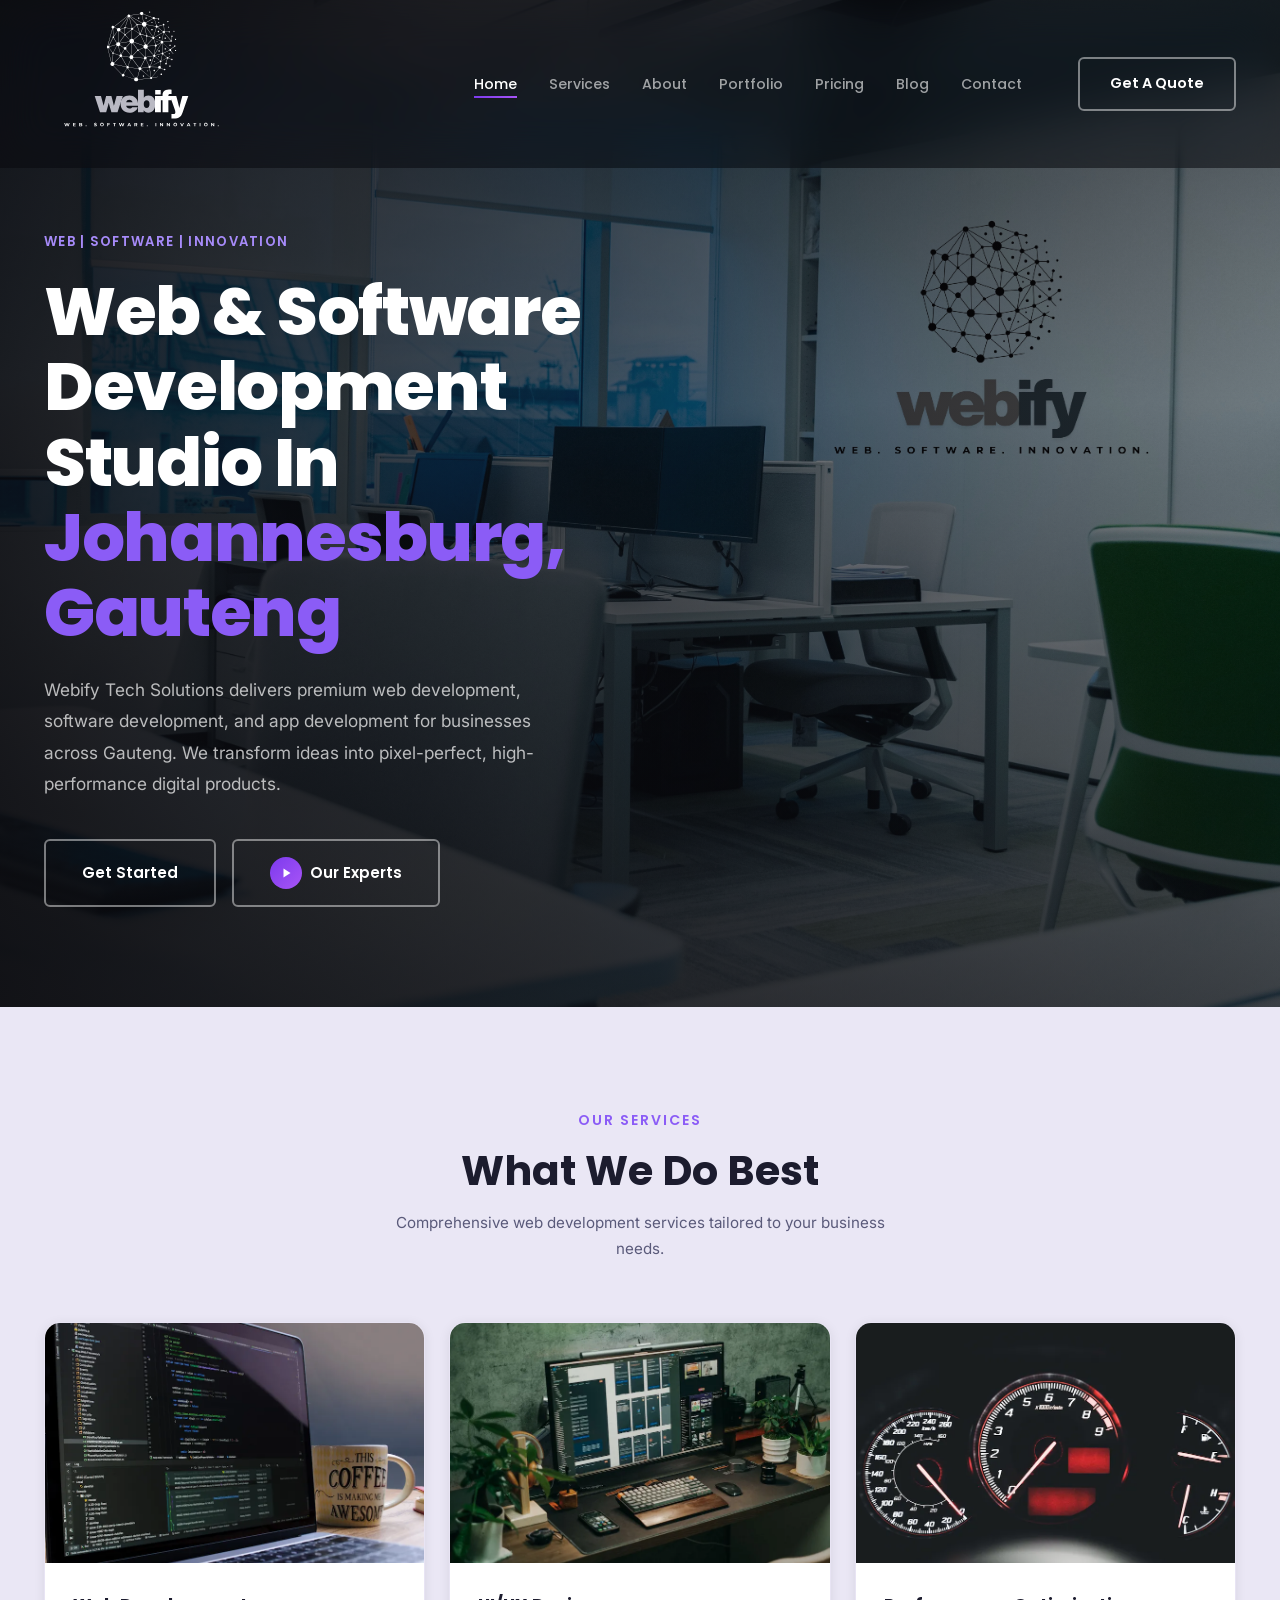
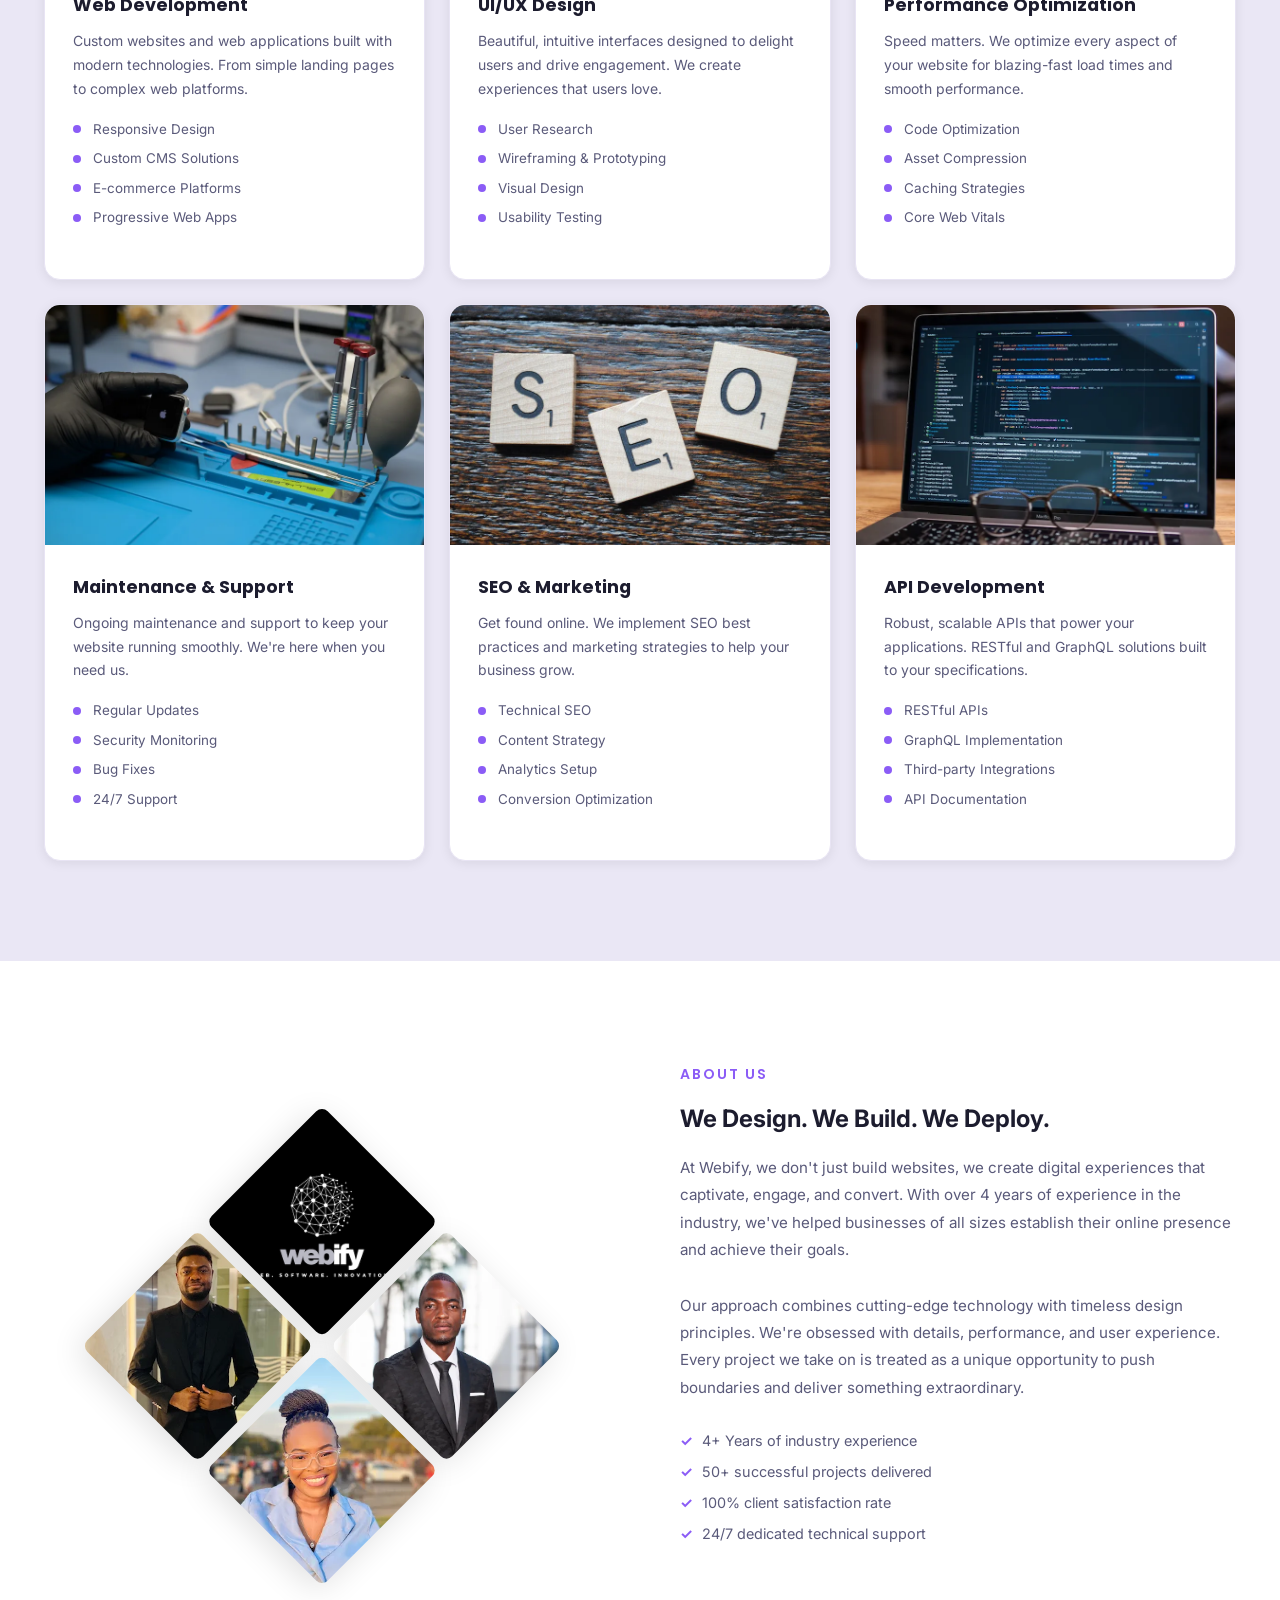
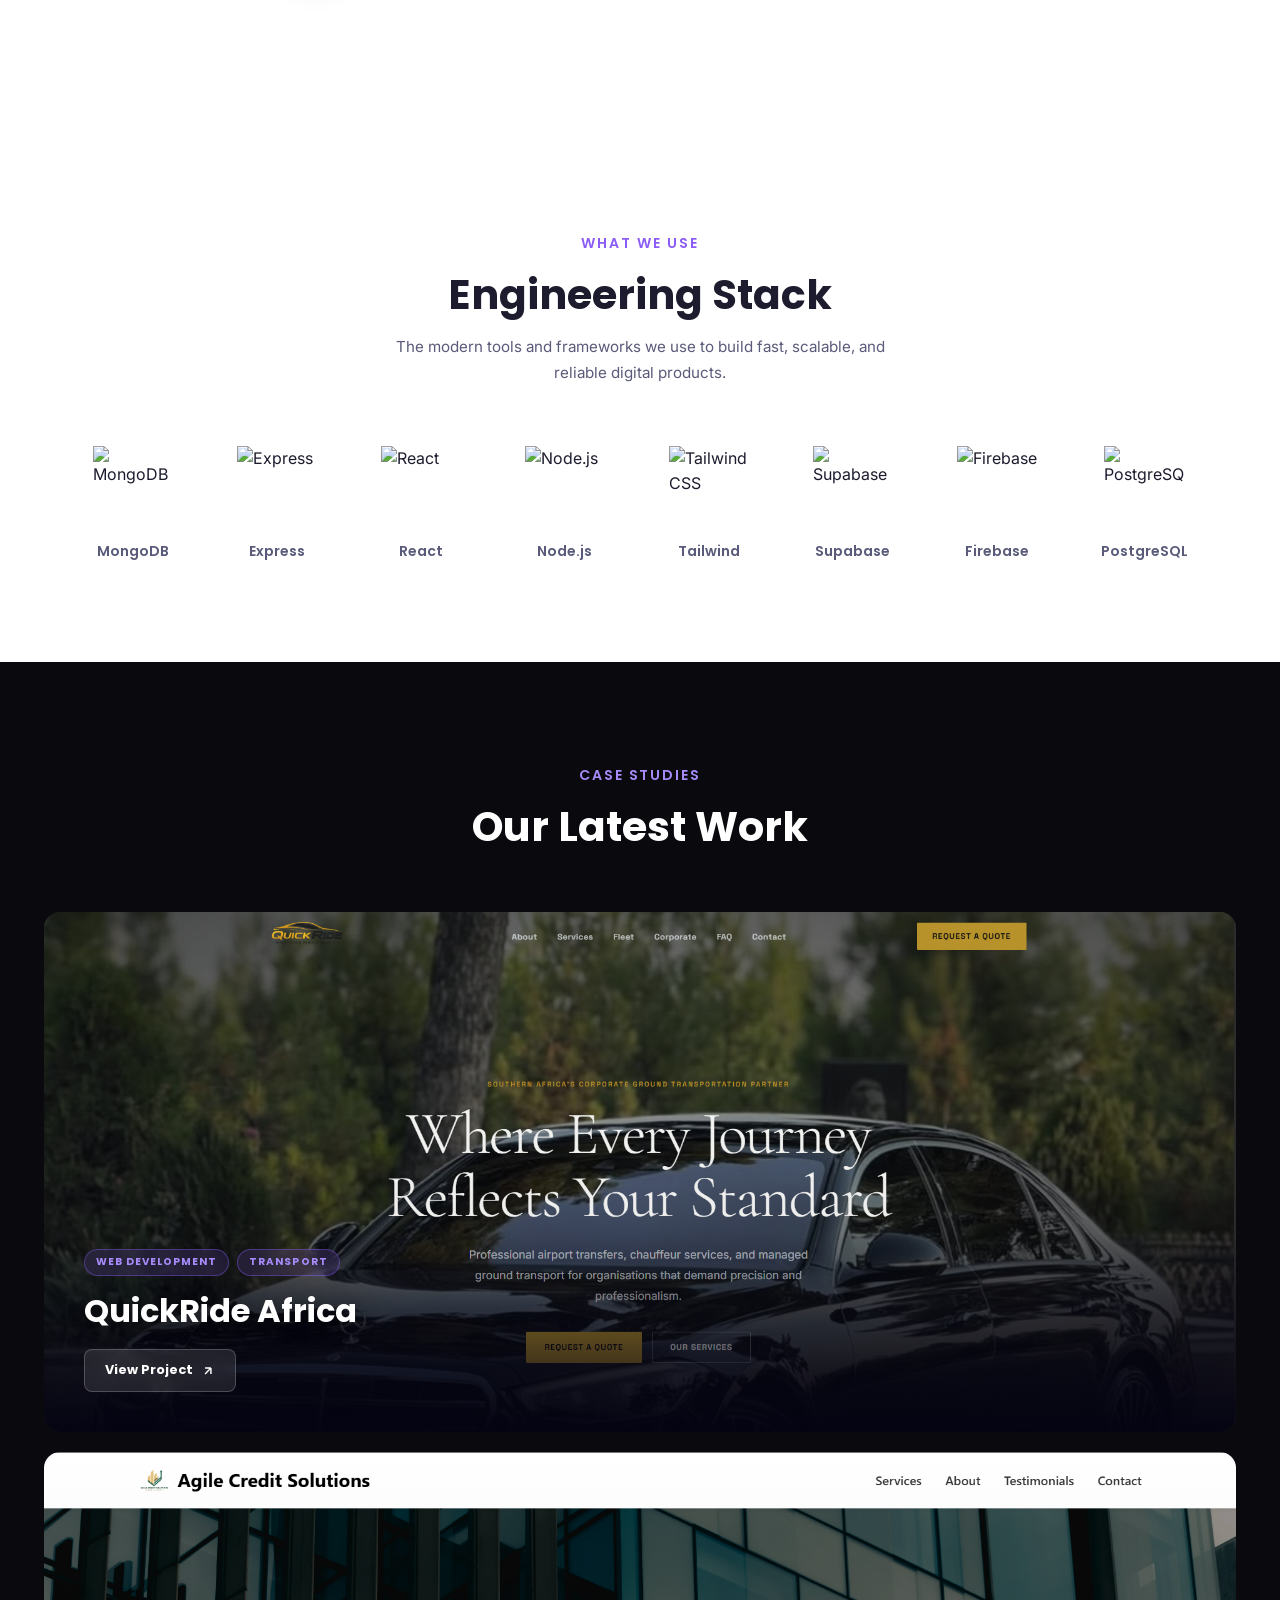
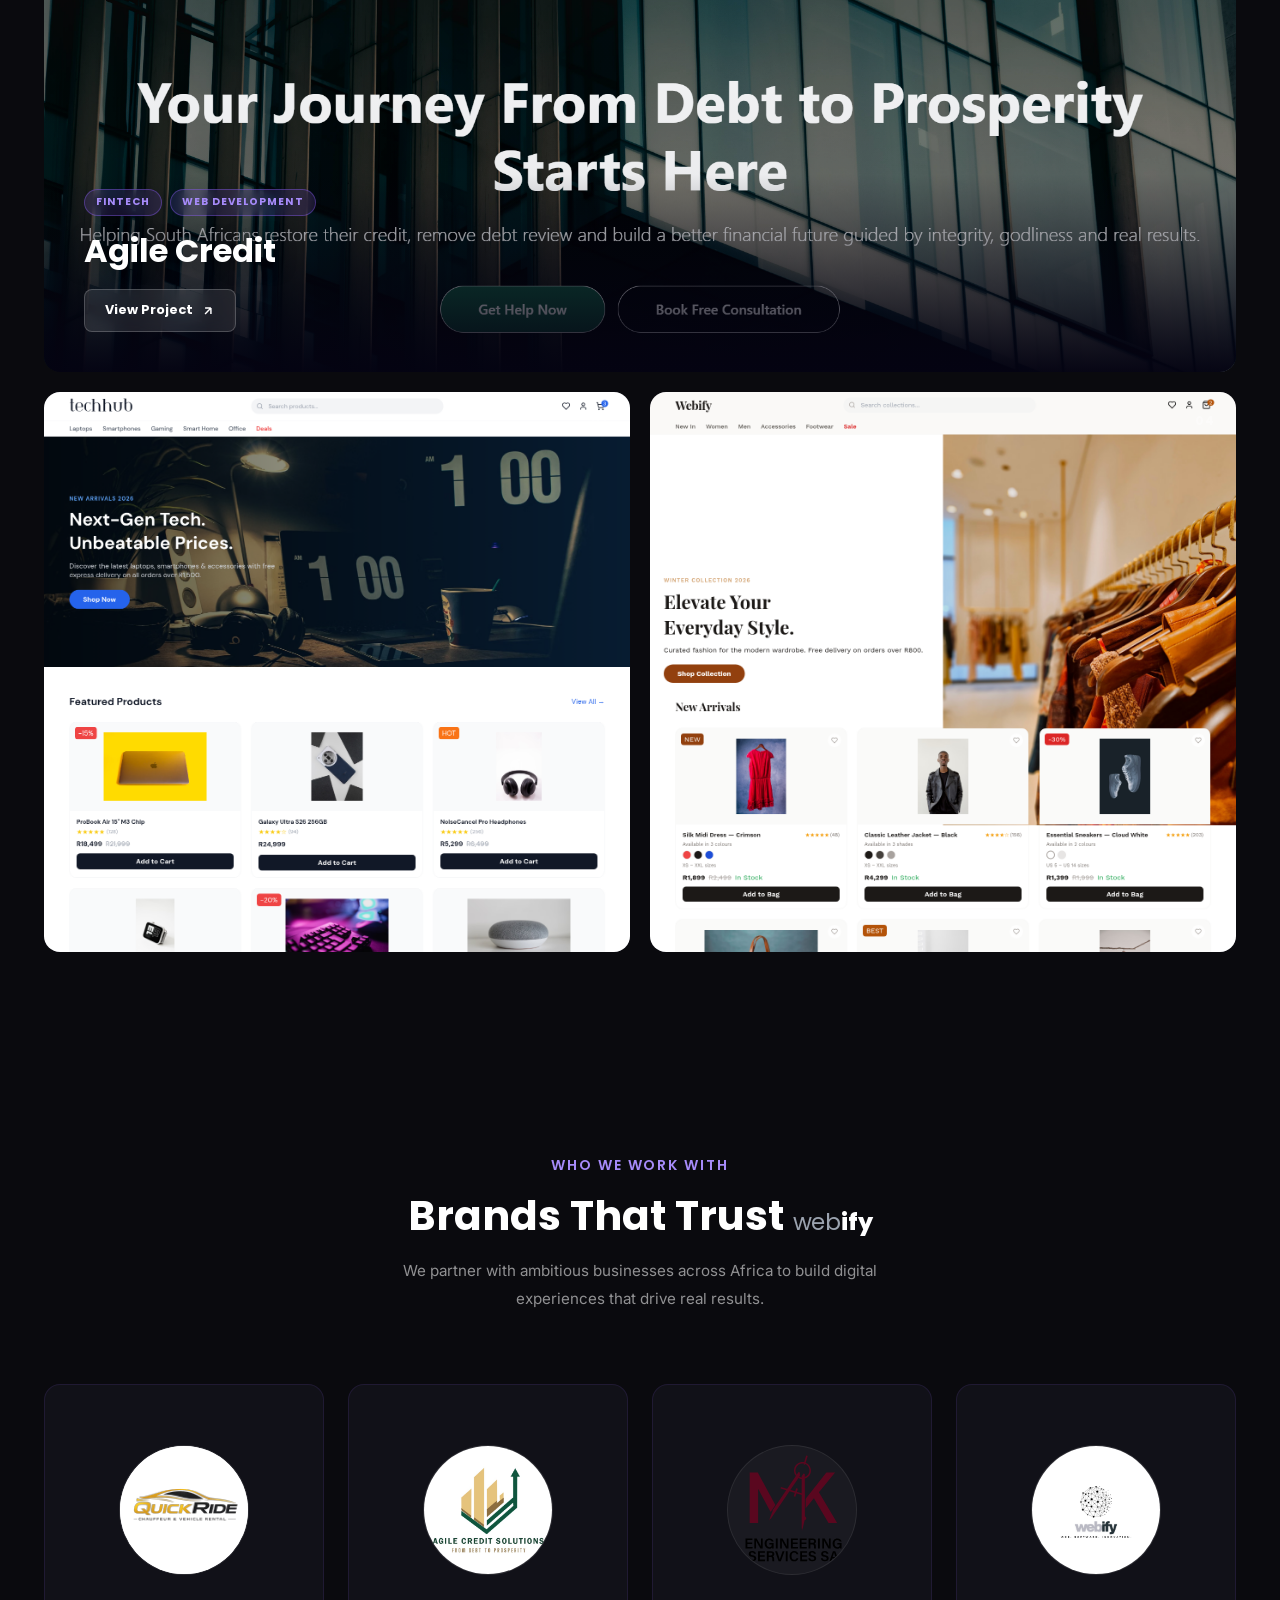
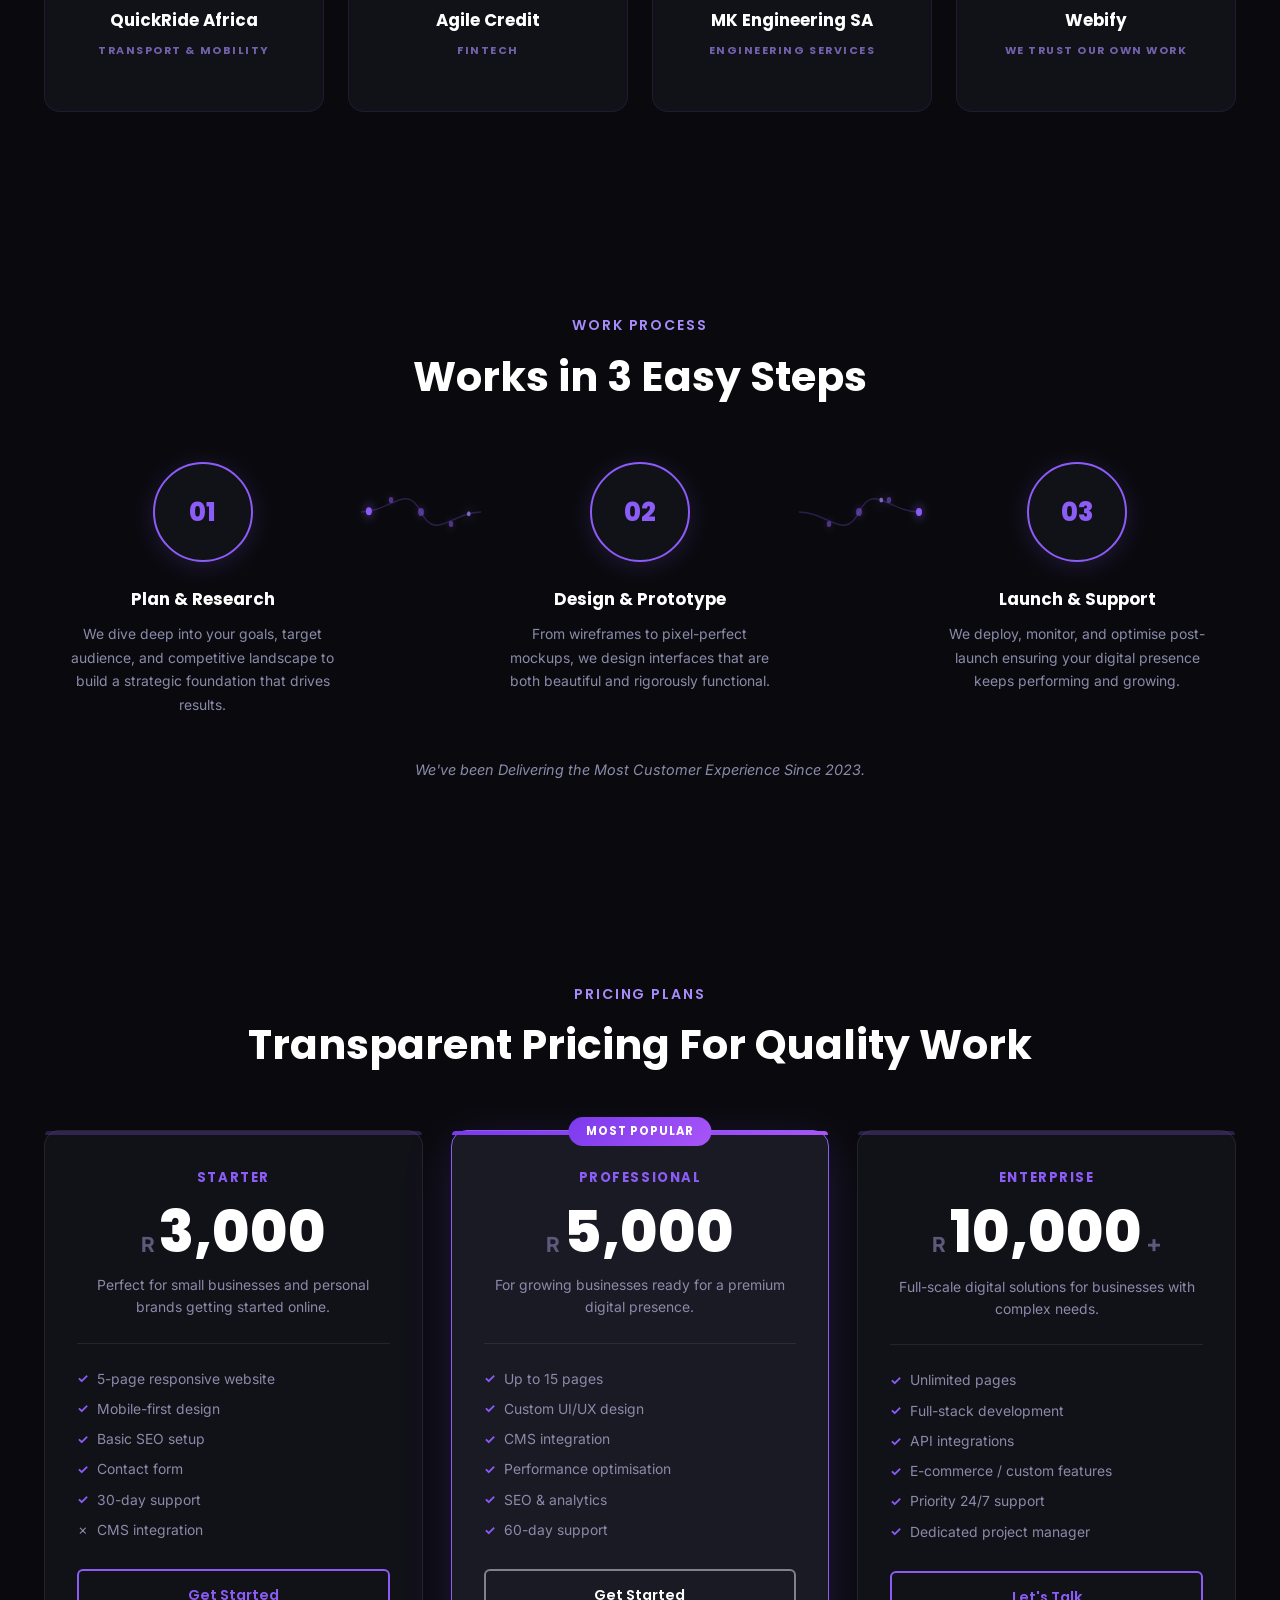
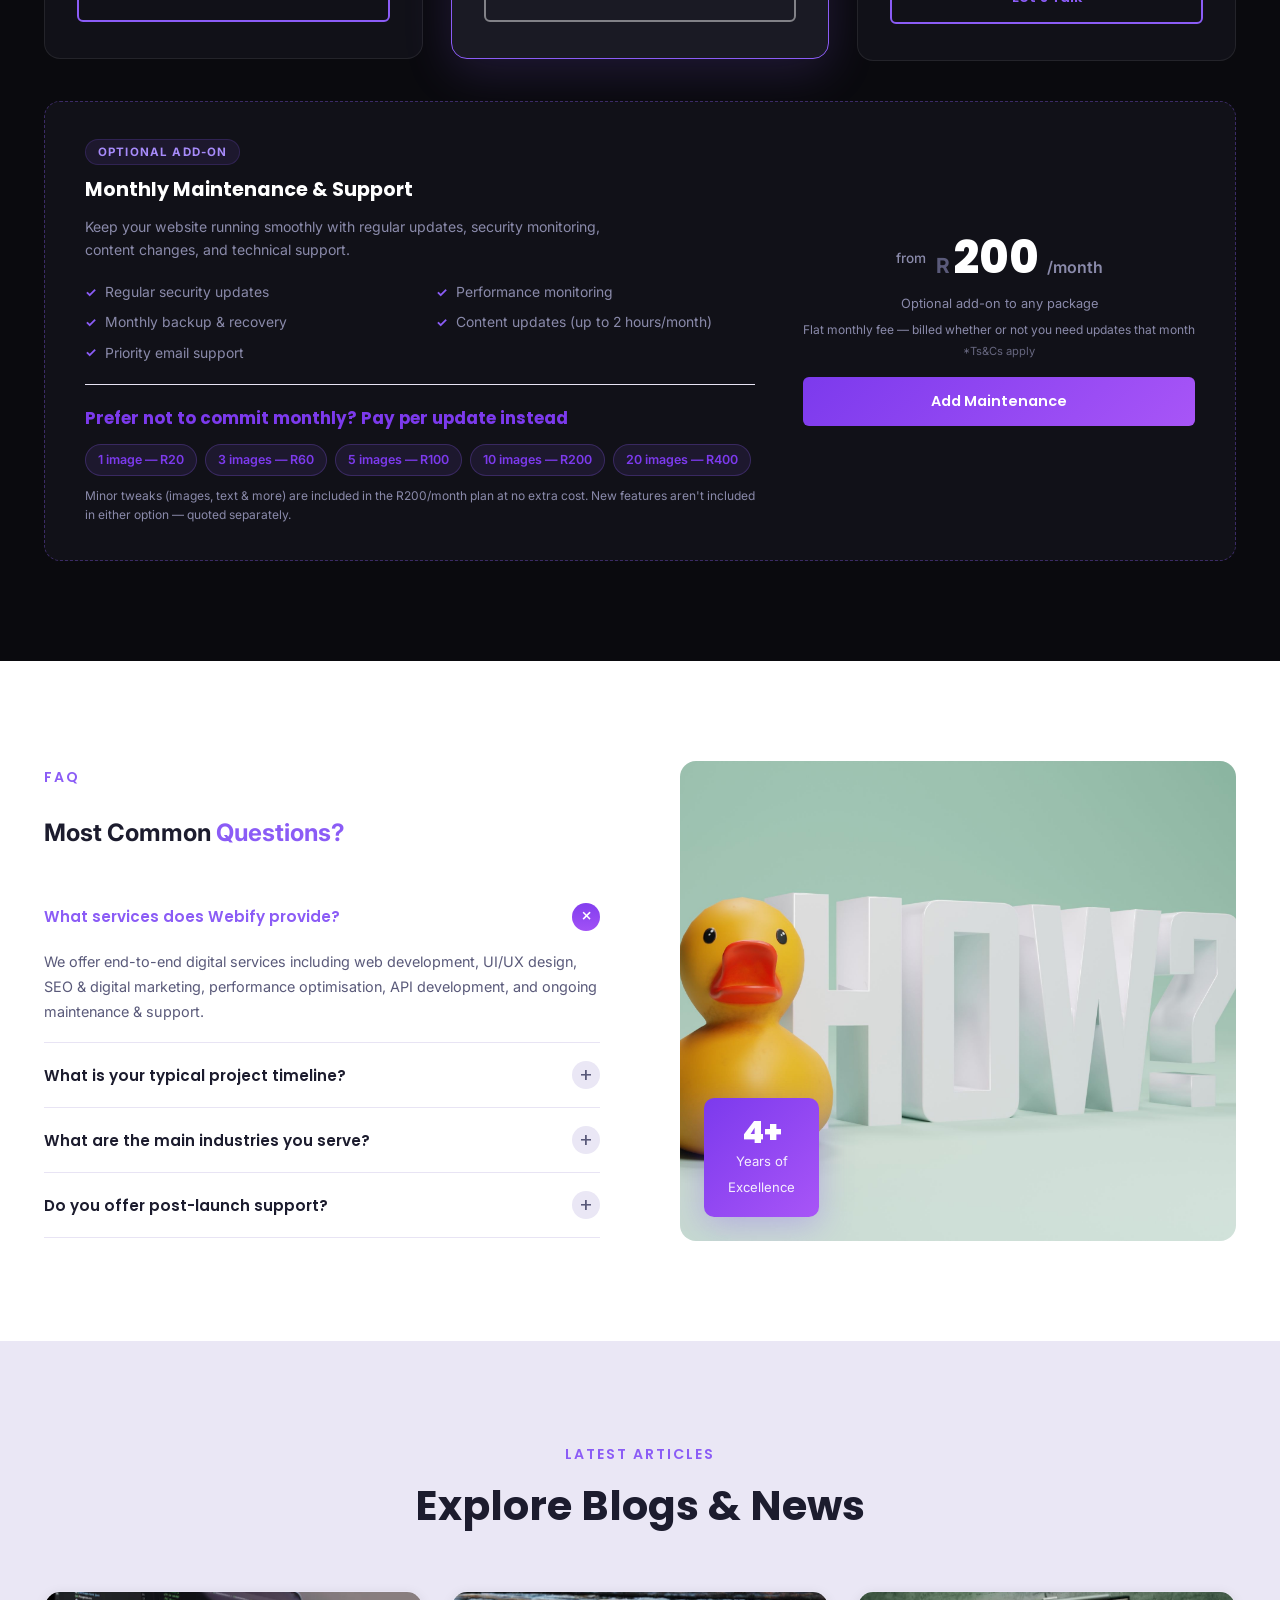
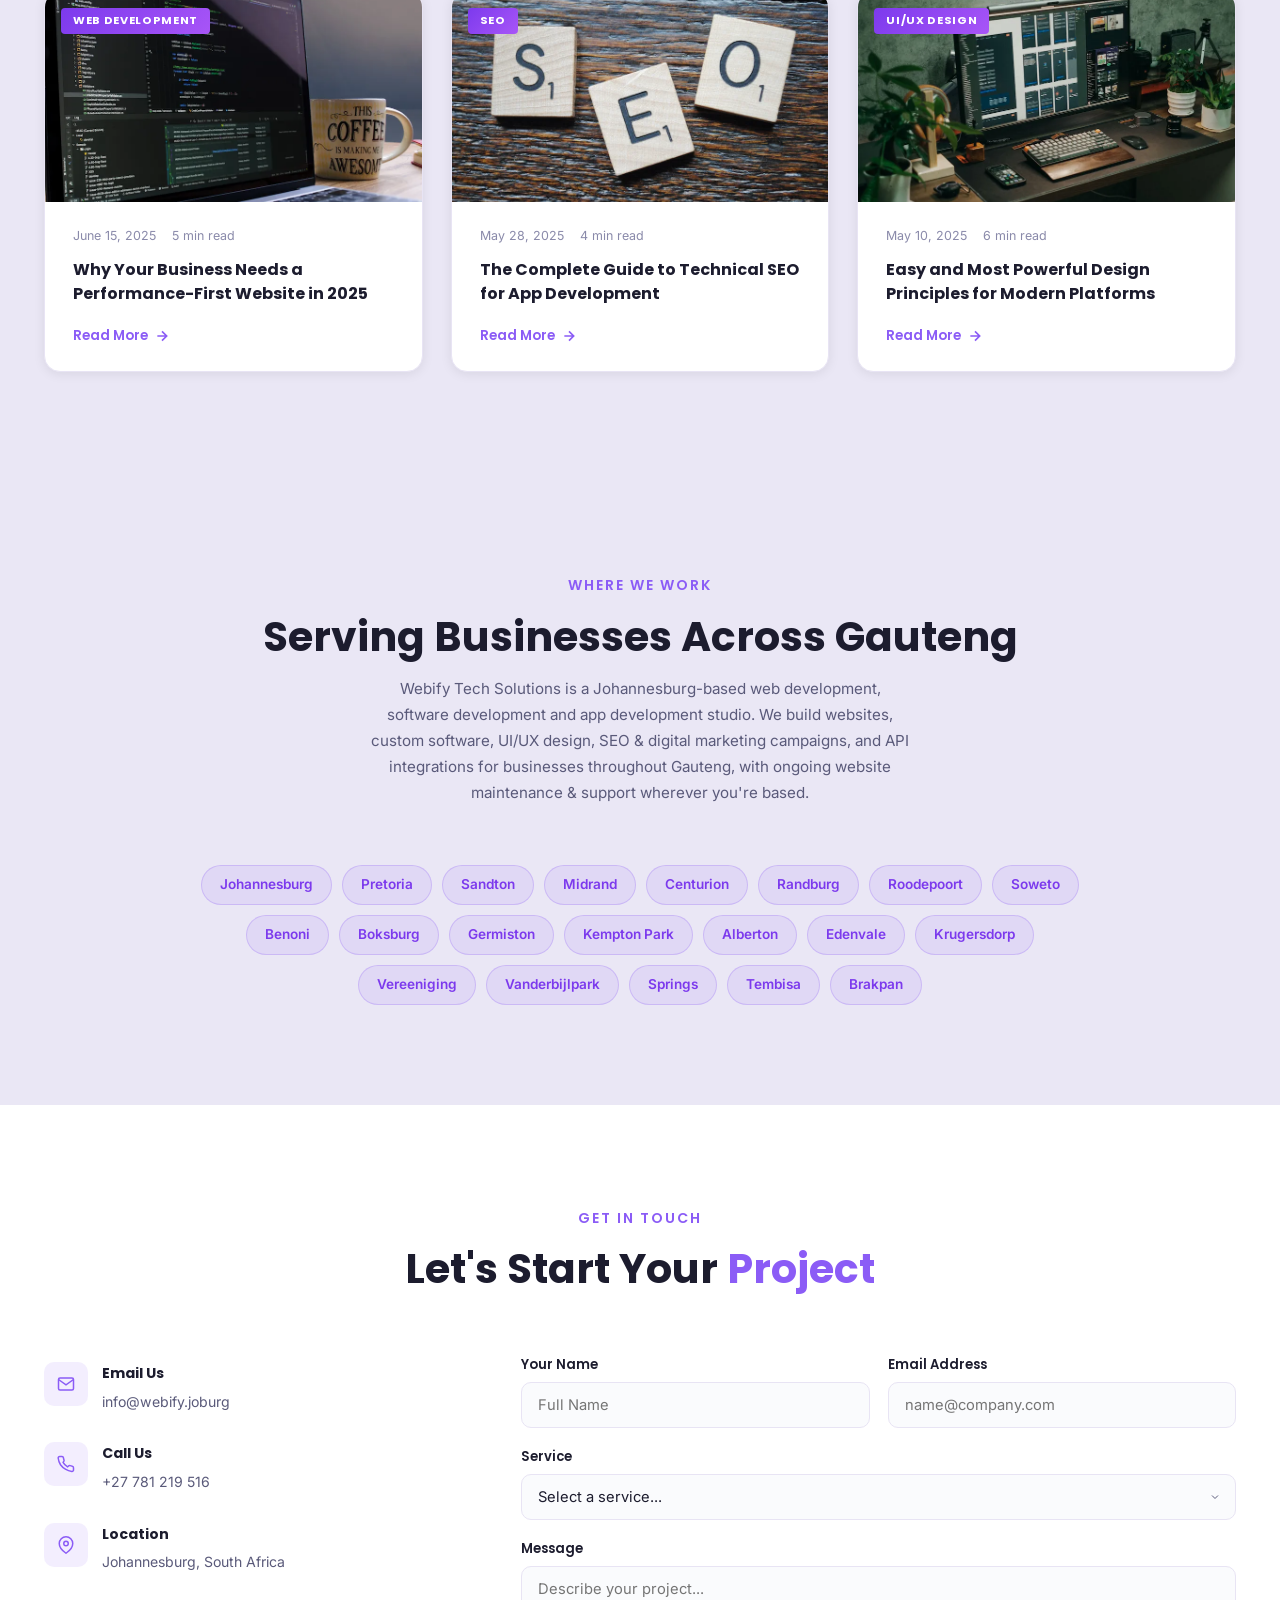
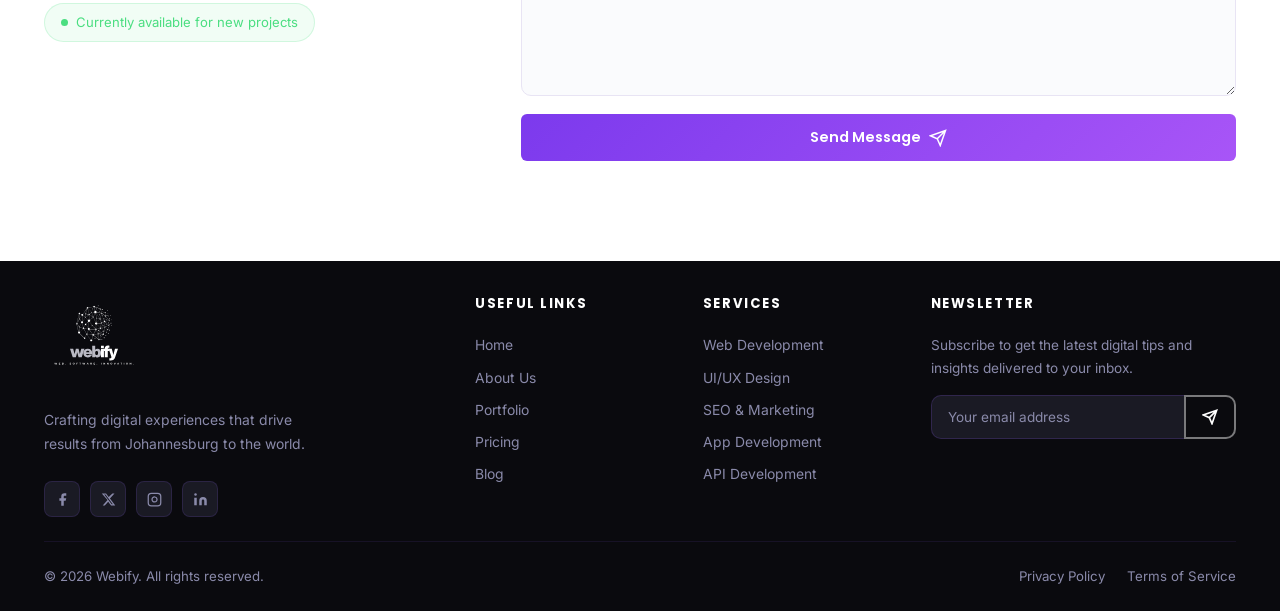
==== commit 480b1146: "Redesign mobile menu header: glow, watermark globe, refined close button Co-Authored-By: Claude Sonn" ====
--- a/index.html
+++ b/index.html
@@ -131,8 +131,6 @@
             </svg>
           </button>
         </div>
-        <p class="mm-eyebrow">Johannesburg · Gauteng</p>
-        <p class="mm-tagline">Web &amp; software built to grow your business.</p>
       </div>
 
       <nav class="mm-body">
--- a/css/main.css
+++ b/css/main.css
@@ -497,56 +497,89 @@
 }
 .mm-head {
   flex-shrink: 0;
-  padding: 18px 22px 44px;
+  position: relative;
+  isolation: isolate;
+  overflow: hidden;
+  padding: 22px 20px 22px 24px;
   color: #fff;
   background:
     radial-gradient(
-      120% 90% at 100% 0%,
-      rgba(139, 92, 246, 0.38) 0%,
-      rgba(139, 92, 246, 0) 65%
+      90% 140% at 0% 0%,
+      rgba(139, 92, 246, 0.22) 0%,
+      rgba(139, 92, 246, 0) 70%
     ),
-    var(--dark-3);
-  border-bottom: 1px solid var(--iris-subtle3);
-  border-radius: 0 0 50% 50% / 0 0 28px 28px;
+    linear-gradient(180deg, #1c1c28 0%, var(--dark-2) 100%);
+}
+/* oversized, faded globe as a watermark */
+.mm-head::before {
+  content: "";
+  position: absolute;
+  z-index: -1;
+  top: -34px;
+  right: -78px;
+  width: 190px;
+  height: 190px;
+  background: url("../img/Webify/svg/mark.svg") center / contain no-repeat;
+  opacity: 0.07;
+  transform: rotate(-12deg);
+}
+/* fading iris hairline */
+.mm-head::after {
+  content: "";
+  position: absolute;
+  left: 0;
+  right: 0;
+  bottom: 0;
+  height: 1px;
+  background: linear-gradient(
+    90deg,
+    rgba(167, 139, 250, 0) 0%,
+    rgba(167, 139, 250, 0.7) 50%,
+    rgba(167, 139, 250, 0) 100%
+  );
 }
 .mm-head-top {
   display: flex;
   align-items: center;
   justify-content: space-between;
-  margin-bottom: 10px;
 }
 .mm-logo {
   display: flex;
   align-items: center;
-  gap: 10px;
+  gap: 12px;
 }
 .mm-logo img {
   display: block;
-  height: 46px;
-  width: 46px;
+  height: 44px;
+  width: 44px;
+  filter: drop-shadow(0 0 14px rgba(139, 92, 246, 0.55));
 }
 .mm-wordmark {
   font-family: var(--font-h);
-  font-size: 1.7rem;
-  font-weight: 800;
-  letter-spacing: -0.04em;
+  font-size: 1.65rem;
+  font-weight: 700;
+  letter-spacing: -0.045em;
   line-height: 1;
   color: #fff;
 }
 .mm-wordmark span {
-  color: #b8b8c4;
+  color: var(--iris-l);
 }
 .mm-close {
   display: grid;
   place-items: center;
-  width: 36px;
-  height: 36px;
-  border-radius: 50%;
-  background: rgba(255, 255, 255, 0.08);
-  transition: background 0.2s;
+  width: 38px;
+  height: 38px;
+  border-radius: 12px;
+  background: rgba(255, 255, 255, 0.06);
+  border: 1px solid rgba(255, 255, 255, 0.1);
+  transition:
+    background 0.2s,
+    border-color 0.2s;
 }
 .mm-close:hover {
-  background: rgba(255, 255, 255, 0.16);
+  background: rgba(255, 255, 255, 0.12);
+  border-color: rgba(167, 139, 250, 0.5);
 }
 .mm-close svg {
   width: 18px;
@@ -555,21 +588,6 @@
   stroke: #fff;
   stroke-width: 2;
   stroke-linecap: round;
-}
-.mm-eyebrow {
-  font-family: var(--font-h);
-  font-size: 0.72rem;
-  font-weight: 500;
-  letter-spacing: 0.08em;
-  text-transform: uppercase;
-  color: var(--iris-l);
-}
-.mm-tagline {
-  margin-top: 4px;
-  font-family: var(--font-h);
-  font-size: 1.15rem;
-  font-weight: 600;
-  line-height: 1.35;
 }
 .mm-body {
   flex: 1;
